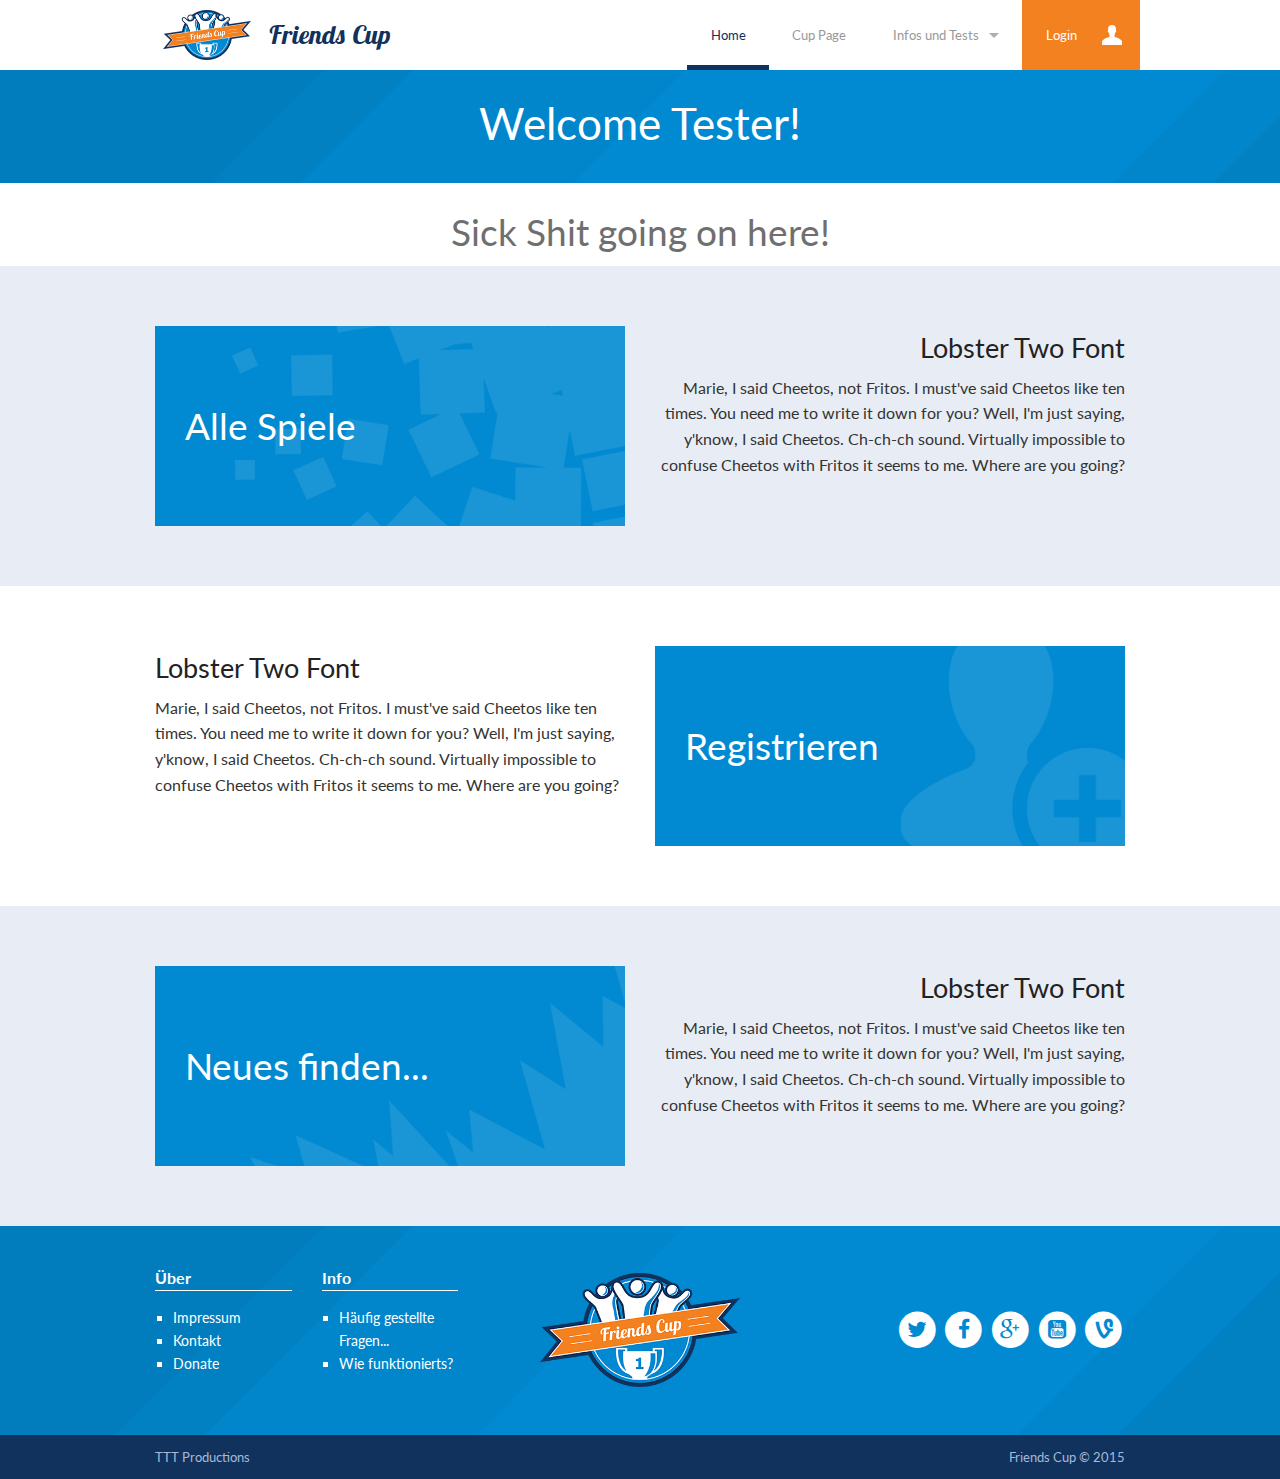
==== Foundation Sass/index.html @ 17d67128 "Footer + Challenge Detail Improvements" ====
<!doctype html>
<html class="no-js" lang="en">

<head>
    <meta charset="utf-8" />
    <meta name="viewport" content="width=device-width, initial-scale=1.0" />
    <title>Friends Cup</title>
    <link rel="stylesheet" href="fonts/font-awesome-4.2.0/css/font-awesome.min.css" />
    <link href='http://fonts.googleapis.com/css?family=Lato:400,700,400italic,700italic|Raleway:700,400|Open+Sans:400italic,700italic,400,700|Lobster+Two:400,400italic,700,700italic' rel='stylesheet' type='text/css'>
    <link rel="stylesheet" href="css/app.css" />
    <script src="bower_components/modernizr/modernizr.js"></script>
</head>

<body>
    <!-- BEGIN - Login Modal -->
    <div id="login-modal" class="reveal-modal" data-reveal>
        <h2>Login</h2>
        <form>
            <label>Username
                <input type="text" />
            </label>
            <label>Password
                <input type="text" />
            </label>
        </form>
        <a href="#" class="button small expand">Login</a>
        
        <a class="close-reveal-modal"><i class="fa fa-times"></i></a>
    </div>
    <!-- END - Login Modal -->
    
    <!-- BEGIN - Navigation -->
    <div class="contain-to-grid">
        <nav class="top-bar" data-topbar>
            <ul class="title-area">
                <li class="name"><h1><a href="index.html">Friends Cup</a></h1></li>
                <li class="toggle-topbar menu-icon"><a href="#"><span></span></a></li>
            </ul>
            
            <section class="top-bar-section">
                <ul class="right">
                    <li class="active"><a href="index.html">Home</a></li>
                    <li><a href="cup-page.html">Cup Page</a></li>
                    <li class="has-dropdown">
                        <a href="#">Infos und Tests</a>
                        <ul class="dropdown">
                            <li><a href="all-elements.html">Foundation UI</a></li>
                            <li><label>Tests</label></li>
                            <li><a href="fonttest.html">Fonts</a></li>
                            <li><a href="paneltest.html">Panels</a></li>
                            <li><a href="formtest.html">Formulare</a></li>
                        </ul>
                    </li>
                    <li class="hide-for-mobile-nav-only login-button-not-mobile"><a href="#" data-reveal-id="login-modal">Login</a></li>
                </ul>
            </section>
        </nav>
    </div>
    
    <a href="#" class="button alert show-for-mobile-nav-only login-button-mobile" data-reveal-id="login-modal">Login</a>
    <!-- END - Navigation -->
    
    <!-- BEGIN - Content -->
    <div class="bg-image-panel">
        <div class="row">
            <div class="small-12 columns">
                <h1 class="text-center">Welcome Tester!</h1>
            </div>
        </div>
    </div>
    <div class="row">
        <div class="small-12 columns">
            <h2 class="subheader text-center">Sick Shit going on here!</h2>
        </div>
    </div>
    <div class="bg-light-panel panel-extra-padding">
        <div class="row">
            <div class="small-12 medium-6 medium-push-6 columns">
                <h3 class="small-only-text-center medium-text-right">Lobster Two Font</h3>
                <p class="small-only-text-center medium-text-right lobster">
                    Marie, I said Cheetos, not Fritos. I must've said Cheetos like
                    ten times. You need me to write it down for you? Well, I'm just
                    saying, y'know, I said Cheetos. Ch-ch-ch sound. Virtually
                    impossible to confuse Cheetos with Fritos it seems to me. Where
                    are you going?
                </p>
            </div>
            <div class="small-12 medium-6 medium-pull-6 columns">
                <a href="#" class="big-button">
                    <img src="img/big-buttons/all-games.png" />
                    <h2>Alle Spiele</h2>
                    <p>Bacon ipsum dolor sit amet pork belly boudin landjaeger shankle</p>
                </a>
            </div>
        </div>
    </div>
    <div class="panel-extra-padding">
        <div class="row">
            <div class="small-12 medium-6 columns">
                <h3 class="small-only-text-center">Lobster Two Font</h3>
                <p class="small-only-text-center lobster">
                    Marie, I said Cheetos, not Fritos. I must've said Cheetos like
                    ten times. You need me to write it down for you? Well, I'm just
                    saying, y'know, I said Cheetos. Ch-ch-ch sound. Virtually
                    impossible to confuse Cheetos with Fritos it seems to me. Where
                    are you going?
                </p>
            </div>
            <div class="small-12 medium-6 columns">
                <a href="#" class="big-button">
                    <img src="img/big-buttons/register.png" />
                    <h2>Registrieren</h2>
                    <p>Bacon ipsum dolor sit amet pork belly boudin landjaeger shankle</p>
                </a>
            </div>
        </div>
    </div>
    <div class="bg-light-panel panel-extra-padding">
        <div class="row">
            <div class="small-12 medium-6 medium-push-6 columns">
                <h3 class="small-only-text-center medium-text-right">Lobster Two Font</h3>
                <p class="small-only-text-center medium-text-right lobster">
                    Marie, I said Cheetos, not Fritos. I must've said Cheetos like
                    ten times. You need me to write it down for you? Well, I'm just
                    saying, y'know, I said Cheetos. Ch-ch-ch sound. Virtually
                    impossible to confuse Cheetos with Fritos it seems to me. Where
                    are you going?
                </p>
            </div>
            <div class="small-12 medium-6 medium-pull-6 columns">
                <a href="#" class="big-button">
                    <img src="img/big-buttons/mir-is-fad.png" />
                    <h2>Neues finden...</h2>
                    <p>Bacon ipsum dolor sit amet pork belly boudin landjaeger shankle</p>
                </a>
            </div>
        </div>
    </div>
    <!-- END - Content -->
    
    <!-- BEGIN - Footer -->
    <div class="footer">
        <div class="row">
            <div class="small-12 medium-4 medium-push-8 columns social-links">
                <div class="flex-center">
                    <a href="#">
                        <span class="fa-stack fa-lg">
                            <i class="fa fa-circle fa-stack-2x"></i>
                            <i class="fa fa-twitter fa-stack-1x fa-inverse"></i>
                        </span>
                    </a>
                    <a href="#">
                        <span class="fa-stack fa-lg">
                            <i class="fa fa-circle fa-stack-2x"></i>
                            <i class="fa fa-facebook fa-stack-1x fa-inverse"></i>
                        </span>
                    </a>
                    <a href="#">
                        <span class="fa-stack fa-lg">
                            <i class="fa fa-circle fa-stack-2x"></i>
                            <i class="fa fa-google-plus fa-stack-1x fa-inverse"></i>
                        </span>
                    </a>
                    <a href="#">
                        <span class="fa-stack fa-lg">
                            <i class="fa fa-circle fa-stack-2x"></i>
                            <i class="fa fa-youtube-square fa-stack-1x fa-inverse"></i>
                        </span>
                    </a>
                    <a href="#">
                        <span class="fa-stack fa-lg">
                            <i class="fa fa-circle fa-stack-2x"></i>
                            <i class="fa fa-vine fa-stack-1x fa-inverse"></i>
                        </span>
                    </a>
                </div>
            </div>
            <div class="small-12 medium-4 columns logo-container">
                <div class="flex-center">
                    <img src="img/logo.png" />
                </div>
            </div>
            <div class="small-12 medium-2 medium-pull-8 columns">
                <div class="footer-header">Über</div>
                <ul class="square footer-links">
                    <li><a href="#">Impressum</a></li>
                    <li><a href="#">Kontakt</a></li>
                    <li><a href="#">Donate</a></li>
                </ul>
            </div>
            <div class="small-12 medium-2 medium-pull-8 columns">
                <div class="footer-header">Info</div>
                <ul class="square footer-links">
                    <li><a href="#">Häufig gestellte Fragen...</a></li>
                    <li><a href="#">Wie funktionierts?</a></li>
                </ul>
            </div>
        </div>
    </div>
    <div class="footer-bottom">
        <div class="row">
            <div class="small-6 columns">
                TTT Productions
            </div>
            <div class="small-6 columns text-right">
                Friends Cup &copy; 2015
            </div>
        </div>
    </div>
    <!-- END - Footer -->

    <script src="bower_components/jquery/dist/jquery.js"></script>
    <script src="bower_components/fastclick/lib/fastclick.js"></script>
    <script src="bower_components/foundation/js/foundation.min.js"></script>
    <script src="js/app.js"></script>
</body>

</html>
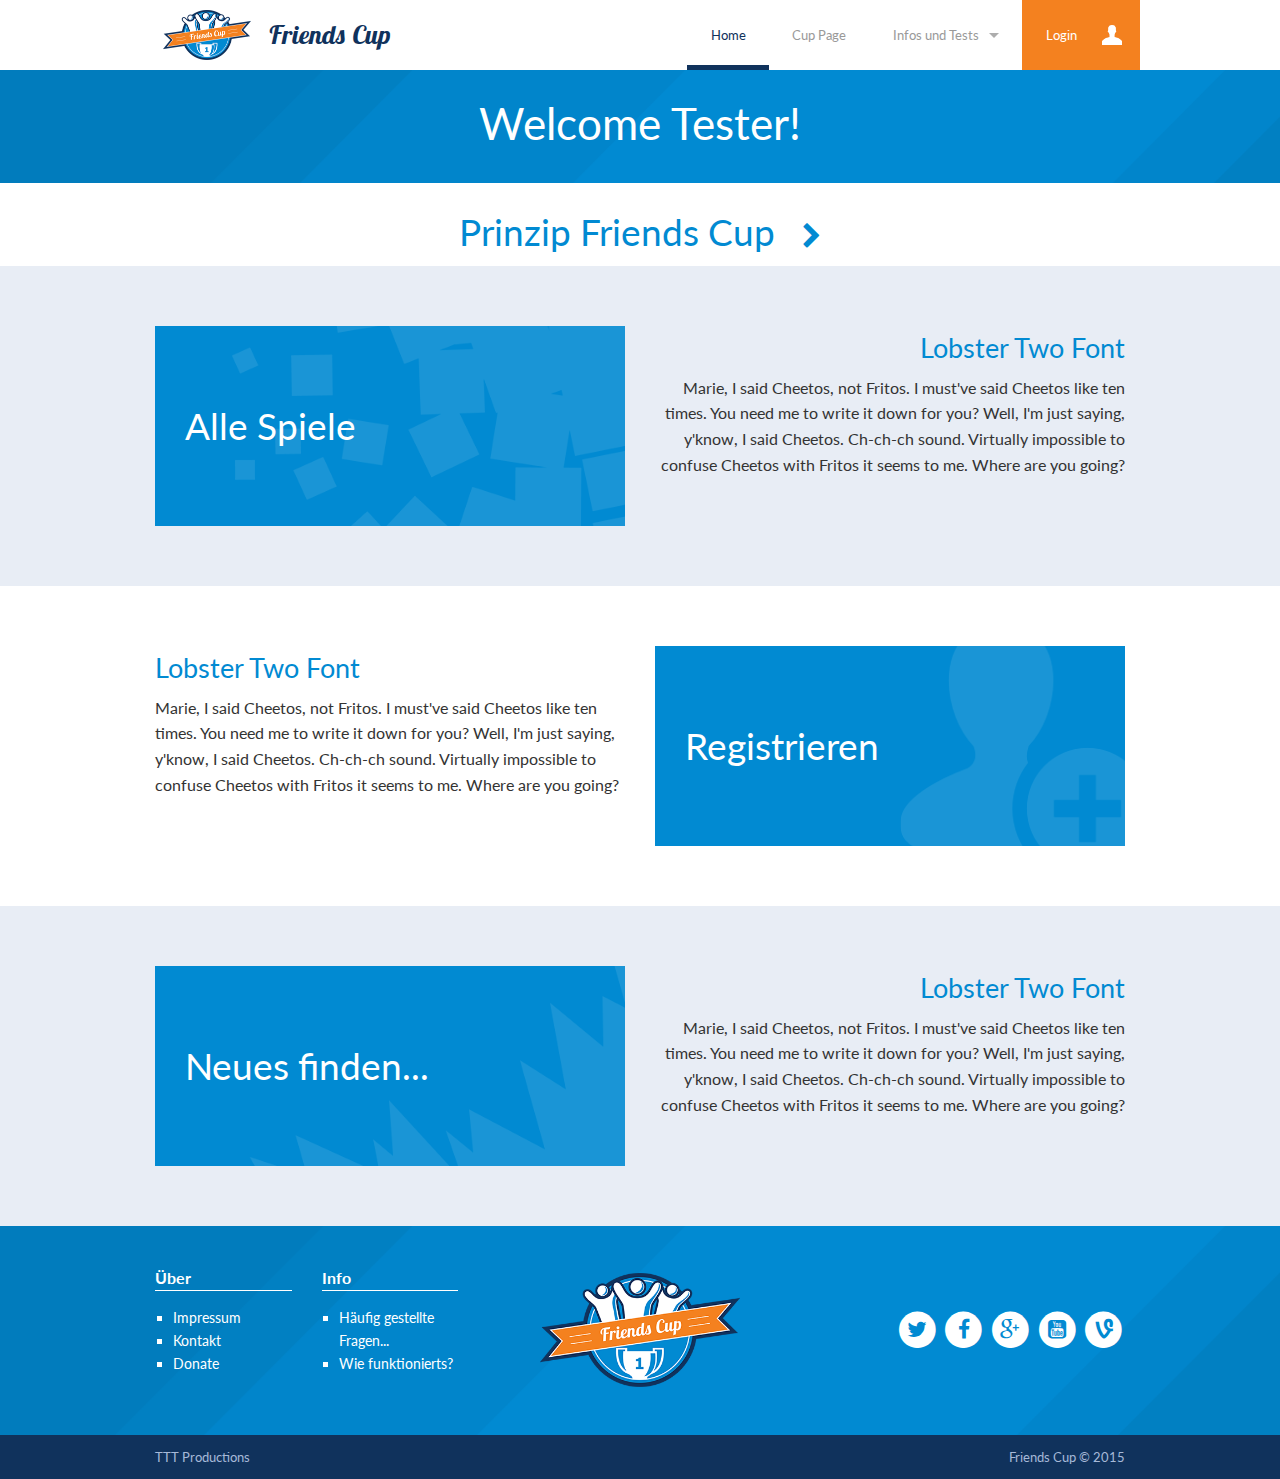
==== commit ad4997a8: "One Page Explanation" ====
--- a/Foundation Sass/index.html
+++ b/Foundation Sass/index.html
@@ -70,14 +70,14 @@
     </div>
     <div class="row">
         <div class="small-12 columns">
-            <h2 class="subheader text-center">Sick Shit going on here!</h2>
+            <h2 class="subheader text-center"><a href="paneltest.html">Prinzip Friends Cup &nbsp; <i class="fa fa-chevron-right" style="font-size: 1.7rem"></i></a></h2>
         </div>
     </div>
     <div class="bg-light-panel panel-extra-padding">
         <div class="row">
             <div class="small-12 medium-6 medium-push-6 columns">
                 <h3 class="small-only-text-center medium-text-right">Lobster Two Font</h3>
-                <p class="small-only-text-center medium-text-right lobster">
+                <p class="small-only-text-center medium-text-right">
                     Marie, I said Cheetos, not Fritos. I must've said Cheetos like
                     ten times. You need me to write it down for you? Well, I'm just
                     saying, y'know, I said Cheetos. Ch-ch-ch sound. Virtually
@@ -98,7 +98,7 @@
         <div class="row">
             <div class="small-12 medium-6 columns">
                 <h3 class="small-only-text-center">Lobster Two Font</h3>
-                <p class="small-only-text-center lobster">
+                <p class="small-only-text-center">
                     Marie, I said Cheetos, not Fritos. I must've said Cheetos like
                     ten times. You need me to write it down for you? Well, I'm just
                     saying, y'know, I said Cheetos. Ch-ch-ch sound. Virtually
@@ -119,7 +119,7 @@
         <div class="row">
             <div class="small-12 medium-6 medium-push-6 columns">
                 <h3 class="small-only-text-center medium-text-right">Lobster Two Font</h3>
-                <p class="small-only-text-center medium-text-right lobster">
+                <p class="small-only-text-center medium-text-right">
                     Marie, I said Cheetos, not Fritos. I must've said Cheetos like
                     ten times. You need me to write it down for you? Well, I'm just
                     saying, y'know, I said Cheetos. Ch-ch-ch sound. Virtually
--- a/Foundation Sass/css/app.css
+++ b/Foundation Sass/css/app.css
@@ -6488,7 +6488,7 @@
   font-family: "Lato", Arial, sans-serif;
   font-weight: normal;
   font-style: normal;
-  color: #222222;
+  color: #018ad2;
   text-rendering: optimizeLegibility;
   margin-top: 0.2rem;
   margin-bottom: 0.5rem;
@@ -6497,7 +6497,7 @@
 /* line 262, ../bower_components/foundation/scss/foundation/components/_type.scss */
 h1 small, h2 small, h3 small, h4 small, h5 small, h6 small {
   font-size: 60%;
-  color: #6f6f6f;
+  color: #3ebcfe;
   line-height: 0;
 }
 
@@ -6534,7 +6534,7 @@
 /* line 276, ../bower_components/foundation/scss/foundation/components/_type.scss */
 .subheader {
   line-height: 1.4;
-  color: #6f6f6f;
+  color: #3ebcfe;
   font-weight: normal;
   margin-top: 0.2rem;
   margin-bottom: 0.5rem;
@@ -6691,7 +6691,7 @@
 blockquote cite {
   display: block;
   font-size: 0.8125rem;
-  color: #555555;
+  color: #1aaffe;
 }
 /* line 406, ../bower_components/foundation/scss/foundation/components/_type.scss */
 blockquote cite:before {
@@ -6700,14 +6700,14 @@
 /* line 411, ../bower_components/foundation/scss/foundation/components/_type.scss */
 blockquote cite a,
 blockquote cite a:visited {
-  color: #555555;
+  color: #1aaffe;
 }
 
 /* line 417, ../bower_components/foundation/scss/foundation/components/_type.scss */
 blockquote,
 blockquote p {
   line-height: 1.6;
-  color: #6f6f6f;
+  color: #3ebcfe;
 }
 
 /* Microformats */
@@ -11920,3 +11920,63 @@
 .fc-dropdown:after {
   display: none;
 }
+
+@media only screen and (max-width: 40em) {
+  /* line 15, ../scss/_onepage-explain.scss */
+  .op-explain-section .op-explain-v-center img {
+    padding: 0 1.25rem;
+  }
+  /* line 19, ../scss/_onepage-explain.scss */
+  .op-explain-section .op-explain-v-center .op-explain-step {
+    width: 3.125rem;
+    height: 3.125rem;
+    line-height: 3.125rem;
+    text-align: center;
+    margin: -1.25rem auto 0.9375rem auto;
+    background-color: #018ad2;
+    border-radius: 50%;
+    color: #fff;
+    font-weight: bold;
+    font-size: 1.2rem;
+  }
+}
+@media only screen and (min-width: 40.063em) {
+  /* line 36, ../scss/_onepage-explain.scss */
+  .op-explain-section {
+    display: -webkit-box;
+    display: -webkit-flex;
+    display: -ms-flexbox;
+    display: flex;
+    -webkit-box-align: stretch;
+    -webkit-align-items: stretch;
+        -ms-flex-align: stretch;
+            align-items: stretch;
+  }
+  /* line 40, ../scss/_onepage-explain.scss */
+  .op-explain-section .op-explain-v-center {
+    display: -webkit-box;
+    display: -webkit-flex;
+    display: -ms-flexbox;
+    display: flex;
+    -webkit-box-align: center;
+    -webkit-align-items: center;
+        -ms-flex-align: center;
+            align-items: center;
+    -webkit-box-pack: center;
+    -webkit-justify-content: center;
+        -ms-flex-pack: center;
+            justify-content: center;
+  }
+  /* line 45, ../scss/_onepage-explain.scss */
+  .op-explain-section .op-explain-v-center .op-explain-step {
+    width: 3.125rem;
+    height: 3.125rem;
+    line-height: 3.125rem;
+    text-align: center;
+    background-color: #018ad2;
+    border-radius: 50%;
+    color: #fff;
+    font-weight: bold;
+    font-size: 1.2rem;
+  }
+}
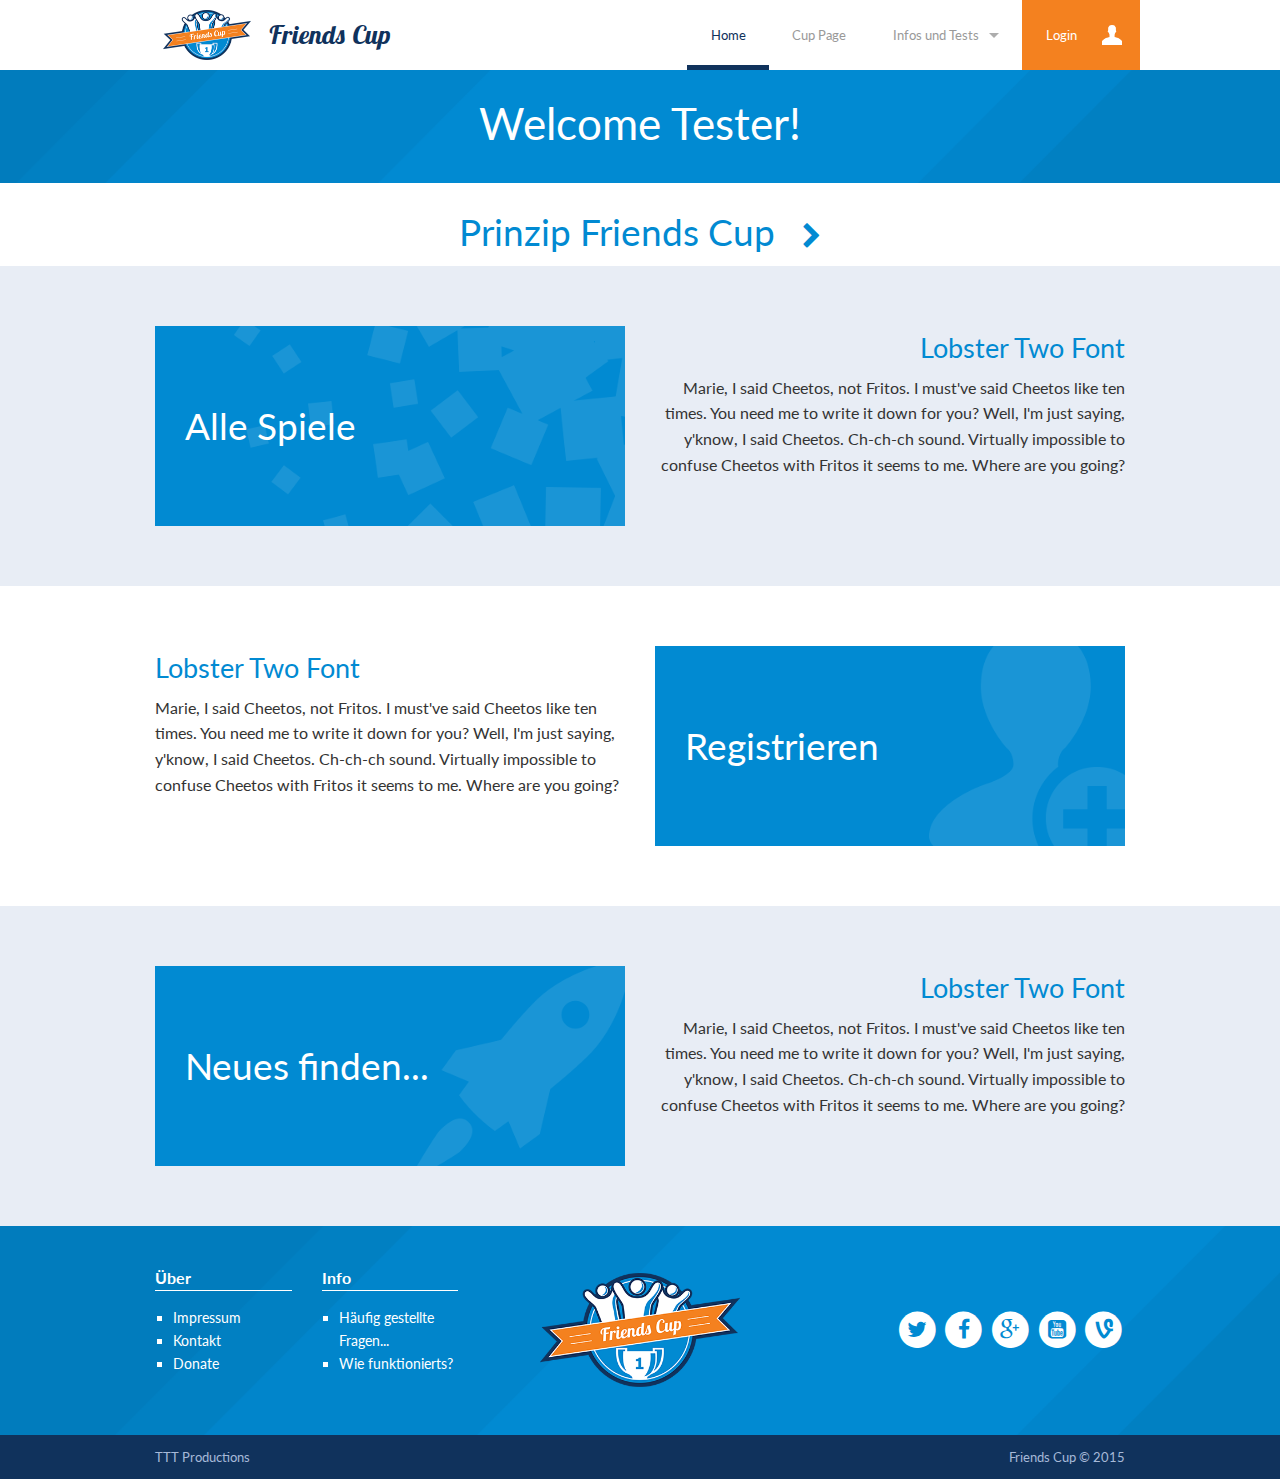
==== commit 7243f038: "Graphic Improvements" ====
--- a/Foundation Sass/index.html
+++ b/Foundation Sass/index.html
@@ -87,7 +87,7 @@
             </div>
             <div class="small-12 medium-6 medium-pull-6 columns">
                 <a href="#" class="big-button">
-                    <img src="img/big-buttons/all-games.png" />
+                    <img src="img/big-buttons/bb-01.png" alt="all games" />
                     <h2>Alle Spiele</h2>
                     <p>Bacon ipsum dolor sit amet pork belly boudin landjaeger shankle</p>
                 </a>
@@ -108,7 +108,7 @@
             </div>
             <div class="small-12 medium-6 columns">
                 <a href="#" class="big-button">
-                    <img src="img/big-buttons/register.png" />
+                    <img src="img/big-buttons/bb-02.png" alt="registrate" />
                     <h2>Registrieren</h2>
                     <p>Bacon ipsum dolor sit amet pork belly boudin landjaeger shankle</p>
                 </a>
@@ -129,7 +129,7 @@
             </div>
             <div class="small-12 medium-6 medium-pull-6 columns">
                 <a href="#" class="big-button">
-                    <img src="img/big-buttons/mir-is-fad.png" />
+                    <img src="img/big-buttons/bb-03.png" alt="find new" />
                     <h2>Neues finden...</h2>
                     <p>Bacon ipsum dolor sit amet pork belly boudin landjaeger shankle</p>
                 </a>
@@ -177,7 +177,7 @@
             </div>
             <div class="small-12 medium-4 columns logo-container">
                 <div class="flex-center">
-                    <img src="img/logo.png" />
+                    <img src="img/logo.png" alt="Logo" />
                 </div>
             </div>
             <div class="small-12 medium-2 medium-pull-8 columns">
--- a/Foundation Sass/css/app.css
+++ b/Foundation Sass/css/app.css
@@ -43,14 +43,16 @@
   height: 100%;
 }
 
-/* line 383, ../bower_components/foundation/scss/foundation/components/_global.scss */
+/* line 381, ../bower_components/foundation/scss/foundation/components/_global.scss */
 *,
 *:before,
 *:after {
+  -webkit-box-sizing: border-box;
+  -moz-box-sizing: border-box;
   box-sizing: border-box;
 }
 
-/* line 388, ../bower_components/foundation/scss/foundation/components/_global.scss */
+/* line 387, ../bower_components/foundation/scss/foundation/components/_global.scss */
 html,
 body {
   font-size: 100%;
@@ -86,7 +88,7 @@
   -ms-interpolation-mode: bicubic;
 }
 
-/* line 415, ../bower_components/foundation/scss/foundation/components/_global.scss */
+/* line 413, ../bower_components/foundation/scss/foundation/components/_global.scss */
 #map_canvas img,
 #map_canvas embed,
 #map_canvas object,
@@ -162,7 +164,7 @@
 .row:after {
   clear: both;
 }
-/* line 223, ../bower_components/foundation/scss/foundation/components/_grid.scss */
+/* line 222, ../bower_components/foundation/scss/foundation/components/_grid.scss */
 .row.collapse > .column,
 .row.collapse > .columns {
   padding-left: 0;
@@ -207,7 +209,7 @@
   clear: both;
 }
 
-/* line 234, ../bower_components/foundation/scss/foundation/components/_grid.scss */
+/* line 233, ../bower_components/foundation/scss/foundation/components/_grid.scss */
 .column,
 .columns {
   padding-left: 0.9375rem;
@@ -395,7 +397,7 @@
     left: auto;
   }
 
-  /* line 168, ../bower_components/foundation/scss/foundation/components/_grid.scss */
+  /* line 167, ../bower_components/foundation/scss/foundation/components/_grid.scss */
   .column,
   .columns {
     position: relative;
@@ -533,7 +535,7 @@
     float: left;
   }
 
-  /* line 189, ../bower_components/foundation/scss/foundation/components/_grid.scss */
+  /* line 188, ../bower_components/foundation/scss/foundation/components/_grid.scss */
   .column.small-centered,
   .columns.small-centered {
     margin-left: auto;
@@ -541,7 +543,7 @@
     float: none;
   }
 
-  /* line 192, ../bower_components/foundation/scss/foundation/components/_grid.scss */
+  /* line 191, ../bower_components/foundation/scss/foundation/components/_grid.scss */
   .column.small-uncentered,
   .columns.small-uncentered {
     margin-left: 0;
@@ -549,19 +551,19 @@
     float: left;
   }
 
-  /* line 200, ../bower_components/foundation/scss/foundation/components/_grid.scss */
+  /* line 199, ../bower_components/foundation/scss/foundation/components/_grid.scss */
   .column.small-centered:last-child,
   .columns.small-centered:last-child {
     float: none;
   }
 
-  /* line 206, ../bower_components/foundation/scss/foundation/components/_grid.scss */
+  /* line 205, ../bower_components/foundation/scss/foundation/components/_grid.scss */
   .column.small-uncentered:last-child,
   .columns.small-uncentered:last-child {
     float: left;
   }
 
-  /* line 211, ../bower_components/foundation/scss/foundation/components/_grid.scss */
+  /* line 210, ../bower_components/foundation/scss/foundation/components/_grid.scss */
   .column.small-uncentered.opposite,
   .columns.small-uncentered.opposite {
     float: right;
@@ -736,7 +738,7 @@
     left: auto;
   }
 
-  /* line 168, ../bower_components/foundation/scss/foundation/components/_grid.scss */
+  /* line 167, ../bower_components/foundation/scss/foundation/components/_grid.scss */
   .column,
   .columns {
     position: relative;
@@ -874,7 +876,7 @@
     float: left;
   }
 
-  /* line 189, ../bower_components/foundation/scss/foundation/components/_grid.scss */
+  /* line 188, ../bower_components/foundation/scss/foundation/components/_grid.scss */
   .column.medium-centered,
   .columns.medium-centered {
     margin-left: auto;
@@ -882,7 +884,7 @@
     float: none;
   }
 
-  /* line 192, ../bower_components/foundation/scss/foundation/components/_grid.scss */
+  /* line 191, ../bower_components/foundation/scss/foundation/components/_grid.scss */
   .column.medium-uncentered,
   .columns.medium-uncentered {
     margin-left: 0;
@@ -890,19 +892,19 @@
     float: left;
   }
 
-  /* line 200, ../bower_components/foundation/scss/foundation/components/_grid.scss */
+  /* line 199, ../bower_components/foundation/scss/foundation/components/_grid.scss */
   .column.medium-centered:last-child,
   .columns.medium-centered:last-child {
     float: none;
   }
 
-  /* line 206, ../bower_components/foundation/scss/foundation/components/_grid.scss */
+  /* line 205, ../bower_components/foundation/scss/foundation/components/_grid.scss */
   .column.medium-uncentered:last-child,
   .columns.medium-uncentered:last-child {
     float: left;
   }
 
-  /* line 211, ../bower_components/foundation/scss/foundation/components/_grid.scss */
+  /* line 210, ../bower_components/foundation/scss/foundation/components/_grid.scss */
   .column.medium-uncentered.opposite,
   .columns.medium-uncentered.opposite {
     float: right;
@@ -1245,7 +1247,7 @@
     left: auto;
   }
 
-  /* line 168, ../bower_components/foundation/scss/foundation/components/_grid.scss */
+  /* line 167, ../bower_components/foundation/scss/foundation/components/_grid.scss */
   .column,
   .columns {
     position: relative;
@@ -1383,7 +1385,7 @@
     float: left;
   }
 
-  /* line 189, ../bower_components/foundation/scss/foundation/components/_grid.scss */
+  /* line 188, ../bower_components/foundation/scss/foundation/components/_grid.scss */
   .column.large-centered,
   .columns.large-centered {
     margin-left: auto;
@@ -1391,7 +1393,7 @@
     float: none;
   }
 
-  /* line 192, ../bower_components/foundation/scss/foundation/components/_grid.scss */
+  /* line 191, ../bower_components/foundation/scss/foundation/components/_grid.scss */
   .column.large-uncentered,
   .columns.large-uncentered {
     margin-left: 0;
@@ -1399,19 +1401,19 @@
     float: left;
   }
 
-  /* line 200, ../bower_components/foundation/scss/foundation/components/_grid.scss */
+  /* line 199, ../bower_components/foundation/scss/foundation/components/_grid.scss */
   .column.large-centered:last-child,
   .columns.large-centered:last-child {
     float: none;
   }
 
-  /* line 206, ../bower_components/foundation/scss/foundation/components/_grid.scss */
+  /* line 205, ../bower_components/foundation/scss/foundation/components/_grid.scss */
   .column.large-uncentered:last-child,
   .columns.large-uncentered:last-child {
     float: left;
   }
 
-  /* line 211, ../bower_components/foundation/scss/foundation/components/_grid.scss */
+  /* line 210, ../bower_components/foundation/scss/foundation/components/_grid.scss */
   .column.large-uncentered.opposite,
   .columns.large-uncentered.opposite {
     float: right;
@@ -1641,8 +1643,7 @@
   position: relative;
   padding: 0.875rem 1.5rem 0.875rem 0.875rem;
   font-size: 0.8125rem;
-  -webkit-transition: opacity 300ms ease-out;
-          transition: opacity 300ms ease-out;
+  transition: opacity 300ms ease-out;
   background-color: #018ad2;
   border-color: #0177b5;
   color: white;
@@ -1659,7 +1660,7 @@
   color: #333333;
   opacity: 0.3;
 }
-/* line 95, ../bower_components/foundation/scss/foundation/components/_alert-boxes.scss */
+/* line 94, ../bower_components/foundation/scss/foundation/components/_alert-boxes.scss */
 .alert-box .close:hover, .alert-box .close:focus {
   opacity: 0.5;
 }
@@ -2276,7 +2277,7 @@
   cursor: default;
   color: #333333;
 }
-/* line 84, ../bower_components/foundation/scss/foundation/components/_breadcrumbs.scss */
+/* line 83, ../bower_components/foundation/scss/foundation/components/_breadcrumbs.scss */
 .breadcrumbs > *.current:hover, .breadcrumbs > *.current:hover a, .breadcrumbs > *.current:focus, .breadcrumbs > *.current:focus a {
   text-decoration: none;
 }
@@ -2288,7 +2289,7 @@
 .breadcrumbs > *.unavailable a {
   color: #999999;
 }
-/* line 95, ../bower_components/foundation/scss/foundation/components/_breadcrumbs.scss */
+/* line 92, ../bower_components/foundation/scss/foundation/components/_breadcrumbs.scss */
 .breadcrumbs > *.unavailable:hover, .breadcrumbs > *.unavailable:hover a, .breadcrumbs > *.unavailable:focus,
 .breadcrumbs > *.unavailable a:focus {
   text-decoration: none;
@@ -2338,14 +2339,13 @@
   background-color: #018ad2;
   border-color: #016ea8;
   color: white;
-  -webkit-transition: background-color 300ms ease-out;
-          transition: background-color 300ms ease-out;
-}
-/* line 158, ../bower_components/foundation/scss/foundation/components/_buttons.scss */
+  transition: background-color 300ms ease-out;
+}
+/* line 157, ../bower_components/foundation/scss/foundation/components/_buttons.scss */
 button:hover, button:focus, .button:hover, .button:focus {
   background-color: #016ea8;
 }
-/* line 164, ../bower_components/foundation/scss/foundation/components/_buttons.scss */
+/* line 163, ../bower_components/foundation/scss/foundation/components/_buttons.scss */
 button:hover, button:focus, .button:hover, .button:focus {
   color: white;
 }
@@ -2355,11 +2355,11 @@
   border-color: #b9b9b9;
   color: #333333;
 }
-/* line 158, ../bower_components/foundation/scss/foundation/components/_buttons.scss */
+/* line 157, ../bower_components/foundation/scss/foundation/components/_buttons.scss */
 button.secondary:hover, button.secondary:focus, .button.secondary:hover, .button.secondary:focus {
   background-color: #b9b9b9;
 }
-/* line 164, ../bower_components/foundation/scss/foundation/components/_buttons.scss */
+/* line 163, ../bower_components/foundation/scss/foundation/components/_buttons.scss */
 button.secondary:hover, button.secondary:focus, .button.secondary:hover, .button.secondary:focus {
   color: #333333;
 }
@@ -2369,11 +2369,11 @@
   border-color: #368a55;
   color: white;
 }
-/* line 158, ../bower_components/foundation/scss/foundation/components/_buttons.scss */
+/* line 157, ../bower_components/foundation/scss/foundation/components/_buttons.scss */
 button.success:hover, button.success:focus, .button.success:hover, .button.success:focus {
   background-color: #368a55;
 }
-/* line 164, ../bower_components/foundation/scss/foundation/components/_buttons.scss */
+/* line 163, ../bower_components/foundation/scss/foundation/components/_buttons.scss */
 button.success:hover, button.success:focus, .button.success:hover, .button.success:focus {
   color: white;
 }
@@ -2383,11 +2383,11 @@
   border-color: #d2660a;
   color: white;
 }
-/* line 158, ../bower_components/foundation/scss/foundation/components/_buttons.scss */
+/* line 157, ../bower_components/foundation/scss/foundation/components/_buttons.scss */
 button.alert:hover, button.alert:focus, .button.alert:hover, .button.alert:focus {
   background-color: #d2660a;
 }
-/* line 164, ../bower_components/foundation/scss/foundation/components/_buttons.scss */
+/* line 163, ../bower_components/foundation/scss/foundation/components/_buttons.scss */
 button.alert:hover, button.alert:focus, .button.alert:hover, .button.alert:focus {
   color: white;
 }
@@ -2448,15 +2448,15 @@
   opacity: 0.7;
   box-shadow: none;
 }
-/* line 158, ../bower_components/foundation/scss/foundation/components/_buttons.scss */
+/* line 157, ../bower_components/foundation/scss/foundation/components/_buttons.scss */
 button.disabled:hover, button.disabled:focus, button[disabled]:hover, button[disabled]:focus, .button.disabled:hover, .button.disabled:focus, .button[disabled]:hover, .button[disabled]:focus {
   background-color: #016ea8;
 }
-/* line 164, ../bower_components/foundation/scss/foundation/components/_buttons.scss */
+/* line 163, ../bower_components/foundation/scss/foundation/components/_buttons.scss */
 button.disabled:hover, button.disabled:focus, button[disabled]:hover, button[disabled]:focus, .button.disabled:hover, .button.disabled:focus, .button[disabled]:hover, .button[disabled]:focus {
   color: white;
 }
-/* line 175, ../bower_components/foundation/scss/foundation/components/_buttons.scss */
+/* line 174, ../bower_components/foundation/scss/foundation/components/_buttons.scss */
 button.disabled:hover, button.disabled:focus, button[disabled]:hover, button[disabled]:focus, .button.disabled:hover, .button.disabled:focus, .button[disabled]:hover, .button[disabled]:focus {
   background-color: #018ad2;
 }
@@ -2469,15 +2469,15 @@
   opacity: 0.7;
   box-shadow: none;
 }
-/* line 158, ../bower_components/foundation/scss/foundation/components/_buttons.scss */
+/* line 157, ../bower_components/foundation/scss/foundation/components/_buttons.scss */
 button.disabled.secondary:hover, button.disabled.secondary:focus, button[disabled].secondary:hover, button[disabled].secondary:focus, .button.disabled.secondary:hover, .button.disabled.secondary:focus, .button[disabled].secondary:hover, .button[disabled].secondary:focus {
   background-color: #b9b9b9;
 }
-/* line 164, ../bower_components/foundation/scss/foundation/components/_buttons.scss */
+/* line 163, ../bower_components/foundation/scss/foundation/components/_buttons.scss */
 button.disabled.secondary:hover, button.disabled.secondary:focus, button[disabled].secondary:hover, button[disabled].secondary:focus, .button.disabled.secondary:hover, .button.disabled.secondary:focus, .button[disabled].secondary:hover, .button[disabled].secondary:focus {
   color: #333333;
 }
-/* line 175, ../bower_components/foundation/scss/foundation/components/_buttons.scss */
+/* line 174, ../bower_components/foundation/scss/foundation/components/_buttons.scss */
 button.disabled.secondary:hover, button.disabled.secondary:focus, button[disabled].secondary:hover, button[disabled].secondary:focus, .button.disabled.secondary:hover, .button.disabled.secondary:focus, .button[disabled].secondary:hover, .button[disabled].secondary:focus {
   background-color: #e7e7e7;
 }
@@ -2490,15 +2490,15 @@
   opacity: 0.7;
   box-shadow: none;
 }
-/* line 158, ../bower_components/foundation/scss/foundation/components/_buttons.scss */
+/* line 157, ../bower_components/foundation/scss/foundation/components/_buttons.scss */
 button.disabled.success:hover, button.disabled.success:focus, button[disabled].success:hover, button[disabled].success:focus, .button.disabled.success:hover, .button.disabled.success:focus, .button[disabled].success:hover, .button[disabled].success:focus {
   background-color: #368a55;
 }
-/* line 164, ../bower_components/foundation/scss/foundation/components/_buttons.scss */
+/* line 163, ../bower_components/foundation/scss/foundation/components/_buttons.scss */
 button.disabled.success:hover, button.disabled.success:focus, button[disabled].success:hover, button[disabled].success:focus, .button.disabled.success:hover, .button.disabled.success:focus, .button[disabled].success:hover, .button[disabled].success:focus {
   color: white;
 }
-/* line 175, ../bower_components/foundation/scss/foundation/components/_buttons.scss */
+/* line 174, ../bower_components/foundation/scss/foundation/components/_buttons.scss */
 button.disabled.success:hover, button.disabled.success:focus, button[disabled].success:hover, button[disabled].success:focus, .button.disabled.success:hover, .button.disabled.success:focus, .button[disabled].success:hover, .button[disabled].success:focus {
   background-color: #43ac6a;
 }
@@ -2511,15 +2511,15 @@
   opacity: 0.7;
   box-shadow: none;
 }
-/* line 158, ../bower_components/foundation/scss/foundation/components/_buttons.scss */
+/* line 157, ../bower_components/foundation/scss/foundation/components/_buttons.scss */
 button.disabled.alert:hover, button.disabled.alert:focus, button[disabled].alert:hover, button[disabled].alert:focus, .button.disabled.alert:hover, .button.disabled.alert:focus, .button[disabled].alert:hover, .button[disabled].alert:focus {
   background-color: #d2660a;
 }
-/* line 164, ../bower_components/foundation/scss/foundation/components/_buttons.scss */
+/* line 163, ../bower_components/foundation/scss/foundation/components/_buttons.scss */
 button.disabled.alert:hover, button.disabled.alert:focus, button[disabled].alert:hover, button[disabled].alert:focus, .button.disabled.alert:hover, .button.disabled.alert:focus, .button[disabled].alert:hover, .button[disabled].alert:focus {
   color: white;
 }
-/* line 175, ../bower_components/foundation/scss/foundation/components/_buttons.scss */
+/* line 174, ../bower_components/foundation/scss/foundation/components/_buttons.scss */
 button.disabled.alert:hover, button.disabled.alert:focus, button[disabled].alert:hover, button[disabled].alert:focus, .button.disabled.alert:hover, .button.disabled.alert:focus, .button[disabled].alert:hover, .button[disabled].alert:focus {
   background-color: #f4811f;
 }
@@ -2656,18 +2656,18 @@
 .button-group.radius > *:first-child button, .button-group.radius > *:first-child .button {
   border-left: 0;
 }
-/* line 116, ../bower_components/foundation/scss/foundation/components/_button-groups.scss */
+/* line 113, ../bower_components/foundation/scss/foundation/components/_button-groups.scss */
 .button-group.radius > *, .button-group.radius > * > a, .button-group.radius > * > button, .button-group.radius > * > .button {
   border-radius: 0;
 }
-/* line 120, ../bower_components/foundation/scss/foundation/components/_button-groups.scss */
+/* line 117, ../bower_components/foundation/scss/foundation/components/_button-groups.scss */
 .button-group.radius > *:first-child, .button-group.radius > *:first-child > a, .button-group.radius > *:first-child > button, .button-group.radius > *:first-child > .button {
   -webkit-border-bottom-left-radius: 3px;
   -webkit-border-top-left-radius: 3px;
   border-bottom-left-radius: 3px;
   border-top-left-radius: 3px;
 }
-/* line 131, ../bower_components/foundation/scss/foundation/components/_button-groups.scss */
+/* line 128, ../bower_components/foundation/scss/foundation/components/_button-groups.scss */
 .button-group.radius > *:last-child, .button-group.radius > *:last-child > a, .button-group.radius > *:last-child > button, .button-group.radius > *:last-child > .button {
   -webkit-border-bottom-right-radius: 3px;
   -webkit-border-top-right-radius: 3px;
@@ -2703,18 +2703,18 @@
 .button-group.radius.stack > *:first-child button, .button-group.radius.stack > *:first-child .button {
   border-top: 0;
 }
-/* line 116, ../bower_components/foundation/scss/foundation/components/_button-groups.scss */
+/* line 113, ../bower_components/foundation/scss/foundation/components/_button-groups.scss */
 .button-group.radius.stack > *, .button-group.radius.stack > * > a, .button-group.radius.stack > * > button, .button-group.radius.stack > * > .button {
   border-radius: 0;
 }
-/* line 120, ../bower_components/foundation/scss/foundation/components/_button-groups.scss */
+/* line 117, ../bower_components/foundation/scss/foundation/components/_button-groups.scss */
 .button-group.radius.stack > *:first-child, .button-group.radius.stack > *:first-child > a, .button-group.radius.stack > *:first-child > button, .button-group.radius.stack > *:first-child > .button {
   -webkit-top-left-radius: 3px;
   -webkit-top-right-radius: 3px;
   border-top-left-radius: 3px;
   border-top-right-radius: 3px;
 }
-/* line 131, ../bower_components/foundation/scss/foundation/components/_button-groups.scss */
+/* line 128, ../bower_components/foundation/scss/foundation/components/_button-groups.scss */
 .button-group.radius.stack > *:last-child, .button-group.radius.stack > *:last-child > a, .button-group.radius.stack > *:last-child > button, .button-group.radius.stack > *:last-child > .button {
   -webkit-bottom-left-radius: 3px;
   -webkit-bottom-right-radius: 3px;
@@ -2737,18 +2737,18 @@
   .button-group.radius.stack-for-small > *:first-child button, .button-group.radius.stack-for-small > *:first-child .button {
     border-left: 0;
   }
-  /* line 116, ../bower_components/foundation/scss/foundation/components/_button-groups.scss */
+  /* line 113, ../bower_components/foundation/scss/foundation/components/_button-groups.scss */
   .button-group.radius.stack-for-small > *, .button-group.radius.stack-for-small > * > a, .button-group.radius.stack-for-small > * > button, .button-group.radius.stack-for-small > * > .button {
     border-radius: 0;
   }
-  /* line 120, ../bower_components/foundation/scss/foundation/components/_button-groups.scss */
+  /* line 117, ../bower_components/foundation/scss/foundation/components/_button-groups.scss */
   .button-group.radius.stack-for-small > *:first-child, .button-group.radius.stack-for-small > *:first-child > a, .button-group.radius.stack-for-small > *:first-child > button, .button-group.radius.stack-for-small > *:first-child > .button {
     -webkit-border-bottom-left-radius: 3px;
     -webkit-border-top-left-radius: 3px;
     border-bottom-left-radius: 3px;
     border-top-left-radius: 3px;
   }
-  /* line 131, ../bower_components/foundation/scss/foundation/components/_button-groups.scss */
+  /* line 128, ../bower_components/foundation/scss/foundation/components/_button-groups.scss */
   .button-group.radius.stack-for-small > *:last-child, .button-group.radius.stack-for-small > *:last-child > a, .button-group.radius.stack-for-small > *:last-child > button, .button-group.radius.stack-for-small > *:last-child > .button {
     -webkit-border-bottom-right-radius: 3px;
     -webkit-border-top-right-radius: 3px;
@@ -2786,18 +2786,18 @@
   .button-group.radius.stack-for-small > *:first-child button, .button-group.radius.stack-for-small > *:first-child .button {
     border-top: 0;
   }
-  /* line 116, ../bower_components/foundation/scss/foundation/components/_button-groups.scss */
+  /* line 113, ../bower_components/foundation/scss/foundation/components/_button-groups.scss */
   .button-group.radius.stack-for-small > *, .button-group.radius.stack-for-small > * > a, .button-group.radius.stack-for-small > * > button, .button-group.radius.stack-for-small > * > .button {
     border-radius: 0;
   }
-  /* line 120, ../bower_components/foundation/scss/foundation/components/_button-groups.scss */
+  /* line 117, ../bower_components/foundation/scss/foundation/components/_button-groups.scss */
   .button-group.radius.stack-for-small > *:first-child, .button-group.radius.stack-for-small > *:first-child > a, .button-group.radius.stack-for-small > *:first-child > button, .button-group.radius.stack-for-small > *:first-child > .button {
     -webkit-top-left-radius: 3px;
     -webkit-top-right-radius: 3px;
     border-top-left-radius: 3px;
     border-top-right-radius: 3px;
   }
-  /* line 131, ../bower_components/foundation/scss/foundation/components/_button-groups.scss */
+  /* line 128, ../bower_components/foundation/scss/foundation/components/_button-groups.scss */
   .button-group.radius.stack-for-small > *:last-child, .button-group.radius.stack-for-small > *:last-child > a, .button-group.radius.stack-for-small > *:last-child > button, .button-group.radius.stack-for-small > *:last-child > .button {
     -webkit-bottom-left-radius: 3px;
     -webkit-bottom-right-radius: 3px;
@@ -2820,18 +2820,18 @@
 .button-group.round > *:first-child button, .button-group.round > *:first-child .button {
   border-left: 0;
 }
-/* line 116, ../bower_components/foundation/scss/foundation/components/_button-groups.scss */
+/* line 113, ../bower_components/foundation/scss/foundation/components/_button-groups.scss */
 .button-group.round > *, .button-group.round > * > a, .button-group.round > * > button, .button-group.round > * > .button {
   border-radius: 0;
 }
-/* line 120, ../bower_components/foundation/scss/foundation/components/_button-groups.scss */
+/* line 117, ../bower_components/foundation/scss/foundation/components/_button-groups.scss */
 .button-group.round > *:first-child, .button-group.round > *:first-child > a, .button-group.round > *:first-child > button, .button-group.round > *:first-child > .button {
   -webkit-border-bottom-left-radius: 1000px;
   -webkit-border-top-left-radius: 1000px;
   border-bottom-left-radius: 1000px;
   border-top-left-radius: 1000px;
 }
-/* line 131, ../bower_components/foundation/scss/foundation/components/_button-groups.scss */
+/* line 128, ../bower_components/foundation/scss/foundation/components/_button-groups.scss */
 .button-group.round > *:last-child, .button-group.round > *:last-child > a, .button-group.round > *:last-child > button, .button-group.round > *:last-child > .button {
   -webkit-border-bottom-right-radius: 1000px;
   -webkit-border-top-right-radius: 1000px;
@@ -2867,18 +2867,18 @@
 .button-group.round.stack > *:first-child button, .button-group.round.stack > *:first-child .button {
   border-top: 0;
 }
-/* line 116, ../bower_components/foundation/scss/foundation/components/_button-groups.scss */
+/* line 113, ../bower_components/foundation/scss/foundation/components/_button-groups.scss */
 .button-group.round.stack > *, .button-group.round.stack > * > a, .button-group.round.stack > * > button, .button-group.round.stack > * > .button {
   border-radius: 0;
 }
-/* line 120, ../bower_components/foundation/scss/foundation/components/_button-groups.scss */
+/* line 117, ../bower_components/foundation/scss/foundation/components/_button-groups.scss */
 .button-group.round.stack > *:first-child, .button-group.round.stack > *:first-child > a, .button-group.round.stack > *:first-child > button, .button-group.round.stack > *:first-child > .button {
   -webkit-top-left-radius: 1rem;
   -webkit-top-right-radius: 1rem;
   border-top-left-radius: 1rem;
   border-top-right-radius: 1rem;
 }
-/* line 131, ../bower_components/foundation/scss/foundation/components/_button-groups.scss */
+/* line 128, ../bower_components/foundation/scss/foundation/components/_button-groups.scss */
 .button-group.round.stack > *:last-child, .button-group.round.stack > *:last-child > a, .button-group.round.stack > *:last-child > button, .button-group.round.stack > *:last-child > .button {
   -webkit-bottom-left-radius: 1rem;
   -webkit-bottom-right-radius: 1rem;
@@ -2901,18 +2901,18 @@
   .button-group.round.stack-for-small > *:first-child button, .button-group.round.stack-for-small > *:first-child .button {
     border-left: 0;
   }
-  /* line 116, ../bower_components/foundation/scss/foundation/components/_button-groups.scss */
+  /* line 113, ../bower_components/foundation/scss/foundation/components/_button-groups.scss */
   .button-group.round.stack-for-small > *, .button-group.round.stack-for-small > * > a, .button-group.round.stack-for-small > * > button, .button-group.round.stack-for-small > * > .button {
     border-radius: 0;
   }
-  /* line 120, ../bower_components/foundation/scss/foundation/components/_button-groups.scss */
+  /* line 117, ../bower_components/foundation/scss/foundation/components/_button-groups.scss */
   .button-group.round.stack-for-small > *:first-child, .button-group.round.stack-for-small > *:first-child > a, .button-group.round.stack-for-small > *:first-child > button, .button-group.round.stack-for-small > *:first-child > .button {
     -webkit-border-bottom-left-radius: 1000px;
     -webkit-border-top-left-radius: 1000px;
     border-bottom-left-radius: 1000px;
     border-top-left-radius: 1000px;
   }
-  /* line 131, ../bower_components/foundation/scss/foundation/components/_button-groups.scss */
+  /* line 128, ../bower_components/foundation/scss/foundation/components/_button-groups.scss */
   .button-group.round.stack-for-small > *:last-child, .button-group.round.stack-for-small > *:last-child > a, .button-group.round.stack-for-small > *:last-child > button, .button-group.round.stack-for-small > *:last-child > .button {
     -webkit-border-bottom-right-radius: 1000px;
     -webkit-border-top-right-radius: 1000px;
@@ -2950,18 +2950,18 @@
   .button-group.round.stack-for-small > *:first-child button, .button-group.round.stack-for-small > *:first-child .button {
     border-top: 0;
   }
-  /* line 116, ../bower_components/foundation/scss/foundation/components/_button-groups.scss */
+  /* line 113, ../bower_components/foundation/scss/foundation/components/_button-groups.scss */
   .button-group.round.stack-for-small > *, .button-group.round.stack-for-small > * > a, .button-group.round.stack-for-small > * > button, .button-group.round.stack-for-small > * > .button {
     border-radius: 0;
   }
-  /* line 120, ../bower_components/foundation/scss/foundation/components/_button-groups.scss */
+  /* line 117, ../bower_components/foundation/scss/foundation/components/_button-groups.scss */
   .button-group.round.stack-for-small > *:first-child, .button-group.round.stack-for-small > *:first-child > a, .button-group.round.stack-for-small > *:first-child > button, .button-group.round.stack-for-small > *:first-child > .button {
     -webkit-top-left-radius: 1rem;
     -webkit-top-right-radius: 1rem;
     border-top-left-radius: 1rem;
     border-top-right-radius: 1rem;
   }
-  /* line 131, ../bower_components/foundation/scss/foundation/components/_button-groups.scss */
+  /* line 128, ../bower_components/foundation/scss/foundation/components/_button-groups.scss */
   .button-group.round.stack-for-small > *:last-child, .button-group.round.stack-for-small > *:last-child > a, .button-group.round.stack-for-small > *:last-child > button, .button-group.round.stack-for-small > *:last-child > .button {
     -webkit-bottom-left-radius: 1rem;
     -webkit-bottom-right-radius: 1rem;
@@ -3228,7 +3228,7 @@
   color: #cccccc;
   display: none;
 }
-/* line 126, ../bower_components/foundation/scss/foundation/components/_clearing.scss */
+/* line 125, ../bower_components/foundation/scss/foundation/components/_clearing.scss */
 .clearing-close:hover, .clearing-close:focus {
   color: #cccccc;
 }
@@ -3252,7 +3252,7 @@
 }
 
 @media only screen and (min-width: 40.063em) {
-  /* line 144, ../bower_components/foundation/scss/foundation/components/_clearing.scss */
+  /* line 143, ../bower_components/foundation/scss/foundation/components/_clearing.scss */
   .clearing-main-prev,
   .clearing-main-next {
     position: absolute;
@@ -3297,7 +3297,7 @@
     border-left-color: #cccccc;
   }
 
-  /* line 176, ../bower_components/foundation/scss/foundation/components/_clearing.scss */
+  /* line 175, ../bower_components/foundation/scss/foundation/components/_clearing.scss */
   .clearing-main-prev.disabled,
   .clearing-main-next.disabled {
     opacity: 0.3;
@@ -3607,7 +3607,7 @@
   line-height: 1.125rem;
   margin: 0;
 }
-/* line 206, ../bower_components/foundation/scss/foundation/components/_dropdown.scss */
+/* line 205, ../bower_components/foundation/scss/foundation/components/_dropdown.scss */
 .f-dropdown li:hover, .f-dropdown li:focus {
   background: #eeeeee;
 }
@@ -3748,7 +3748,7 @@
 .flex-video.vimeo {
   padding-top: 0;
 }
-/* line 38, ../bower_components/foundation/scss/foundation/components/_flex-video.scss */
+/* line 35, ../bower_components/foundation/scss/foundation/components/_flex-video.scss */
 .flex-video iframe,
 .flex-video object,
 .flex-video embed,
@@ -3771,7 +3771,7 @@
 form .row .row {
   margin: 0 -0.5rem;
 }
-/* line 89, ../bower_components/foundation/scss/foundation/components/_forms.scss */
+/* line 88, ../bower_components/foundation/scss/foundation/components/_forms.scss */
 form .row .row .column,
 form .row .row .columns {
   padding: 0 0.5rem;
@@ -3780,7 +3780,7 @@
 form .row .row.collapse {
   margin: 0;
 }
-/* line 95, ../bower_components/foundation/scss/foundation/components/_forms.scss */
+/* line 94, ../bower_components/foundation/scss/foundation/components/_forms.scss */
 form .row .row.collapse .column,
 form .row .row.collapse .columns {
   padding: 0;
@@ -3792,7 +3792,7 @@
   border-bottom-right-radius: 0;
   border-top-right-radius: 0;
 }
-/* line 105, ../bower_components/foundation/scss/foundation/components/_forms.scss */
+/* line 102, ../bower_components/foundation/scss/foundation/components/_forms.scss */
 form .row input.column,
 form .row input.columns,
 form .row textarea.column,
@@ -3834,7 +3834,7 @@
 }
 
 /* Attach elements to the beginning or end of an input */
-/* line 388, ../bower_components/foundation/scss/foundation/components/_forms.scss */
+/* line 387, ../bower_components/foundation/scss/foundation/components/_forms.scss */
 .prefix,
 .postfix {
   display: block;
@@ -3929,7 +3929,7 @@
 }
 
 /* We use this to get basic styling on all basic form elements */
-/* line 418, ../bower_components/foundation/scss/foundation/components/_forms.scss */
+/* line 404, ../bower_components/foundation/scss/foundation/components/_forms.scss */
 input[type="text"],
 input[type="password"],
 input[type="date"],
@@ -3958,9 +3958,10 @@
   padding: 0.5rem;
   height: 2.3125rem;
   width: 100%;
+  -webkit-box-sizing: border-box;
+  -moz-box-sizing: border-box;
   box-sizing: border-box;
-  -webkit-transition: box-shadow 0.45s, border-color 0.45s ease-in-out;
-          transition: box-shadow 0.45s, border-color 0.45s ease-in-out;
+  transition: box-shadow 0.45s, border-color 0.45s ease-in-out;
 }
 /* line 185, ../bower_components/foundation/scss/foundation/components/_global.scss */
 input[type="text"]:focus,
@@ -4020,7 +4021,7 @@
   background-color: #dddddd;
   cursor: default;
 }
-/* line 142, ../bower_components/foundation/scss/foundation/components/_forms.scss */
+/* line 140, ../bower_components/foundation/scss/foundation/components/_forms.scss */
 input[type="text"][disabled], input[type="text"][readonly], fieldset[disabled] input[type="text"],
 input[type="password"][disabled],
 input[type="password"][readonly], fieldset[disabled]
@@ -4086,7 +4087,7 @@
   border-radius: 3px;
 }
 
-/* line 435, ../bower_components/foundation/scss/foundation/components/_forms.scss */
+/* line 433, ../bower_components/foundation/scss/foundation/components/_forms.scss */
 form .row .prefix-radius.row.collapse input,
 form .row .prefix-radius.row.collapse textarea,
 form .row .prefix-radius.row.collapse select {
@@ -4104,7 +4105,7 @@
   border-bottom-left-radius: 3px;
   border-top-left-radius: 3px;
 }
-/* line 441, ../bower_components/foundation/scss/foundation/components/_forms.scss */
+/* line 439, ../bower_components/foundation/scss/foundation/components/_forms.scss */
 form .row .postfix-radius.row.collapse input,
 form .row .postfix-radius.row.collapse textarea,
 form .row .postfix-radius.row.collapse select {
@@ -4122,7 +4123,7 @@
   border-bottom-right-radius: 3px;
   border-top-right-radius: 3px;
 }
-/* line 447, ../bower_components/foundation/scss/foundation/components/_forms.scss */
+/* line 445, ../bower_components/foundation/scss/foundation/components/_forms.scss */
 form .row .prefix-round.row.collapse input,
 form .row .prefix-round.row.collapse textarea,
 form .row .prefix-round.row.collapse select {
@@ -4140,7 +4141,7 @@
   border-bottom-left-radius: 1000px;
   border-top-left-radius: 1000px;
 }
-/* line 453, ../bower_components/foundation/scss/foundation/components/_forms.scss */
+/* line 451, ../bower_components/foundation/scss/foundation/components/_forms.scss */
 form .row .postfix-round.row.collapse input,
 form .row .postfix-round.row.collapse textarea,
 form .row .postfix-round.row.collapse select {
@@ -4204,7 +4205,7 @@
 }
 
 /* Adjust margin for form elements below */
-/* line 479, ../bower_components/foundation/scss/foundation/components/_forms.scss */
+/* line 476, ../bower_components/foundation/scss/foundation/components/_forms.scss */
 input[type="file"],
 input[type="checkbox"],
 input[type="radio"],
@@ -4212,7 +4213,7 @@
   margin: 0 0 1rem 0;
 }
 
-/* line 484, ../bower_components/foundation/scss/foundation/components/_forms.scss */
+/* line 483, ../bower_components/foundation/scss/foundation/components/_forms.scss */
 input[type="checkbox"] + label,
 input[type="radio"] + label {
   display: inline-block;
@@ -4276,18 +4277,18 @@
   color: white;
 }
 
-/* line 527, ../bower_components/foundation/scss/foundation/components/_forms.scss */
+/* line 525, ../bower_components/foundation/scss/foundation/components/_forms.scss */
 .error input,
 .error textarea,
 .error select {
   margin-bottom: 0;
 }
-/* line 532, ../bower_components/foundation/scss/foundation/components/_forms.scss */
+/* line 531, ../bower_components/foundation/scss/foundation/components/_forms.scss */
 .error input[type="checkbox"],
 .error input[type="radio"] {
   margin-bottom: 1rem;
 }
-/* line 537, ../bower_components/foundation/scss/foundation/components/_forms.scss */
+/* line 536, ../bower_components/foundation/scss/foundation/components/_forms.scss */
 .error label,
 .error label.error {
   color: #f4811f;
@@ -4320,7 +4321,7 @@
   display: block;
 }
 
-/* line 565, ../bower_components/foundation/scss/foundation/components/_forms.scss */
+/* line 563, ../bower_components/foundation/scss/foundation/components/_forms.scss */
 input.error,
 textarea.error,
 select.error {
@@ -4655,7 +4656,7 @@
 }
 
 /* Typography */
-/* line 118, ../bower_components/foundation/scss/foundation/components/_joyride.scss */
+/* line 113, ../bower_components/foundation/scss/foundation/components/_joyride.scss */
 .joyride-tip-guide h1,
 .joyride-tip-guide h2,
 .joyride-tip-guide h3,
@@ -4704,7 +4705,7 @@
   font-weight: normal;
   line-height: .5 !important;
 }
-/* line 156, ../bower_components/foundation/scss/foundation/components/_joyride.scss */
+/* line 155, ../bower_components/foundation/scss/foundation/components/_joyride.scss */
 .joyride-close-tip:hover, .joyride-close-tip:focus {
   color: #eeeeee !important;
 }
@@ -4778,7 +4779,7 @@
     right: auto;
   }
 }
-/* line 56, ../bower_components/foundation/scss/foundation/components/_keystrokes.scss */
+/* line 55, ../bower_components/foundation/scss/foundation/components/_keystrokes.scss */
 .keystroke,
 kbd {
   background-color: #ededed;
@@ -4869,21 +4870,39 @@
     -webkit-transform: rotate(360deg);
   }
 }
-
+@-moz-keyframes rotate {
+  /* line 58, ../bower_components/foundation/scss/foundation/components/_orbit.scss */
+  from {
+    -moz-transform: rotate(0deg);
+  }
+
+  /* line 59, ../bower_components/foundation/scss/foundation/components/_orbit.scss */
+  to {
+    -moz-transform: rotate(360deg);
+  }
+}
+@-o-keyframes rotate {
+  /* line 62, ../bower_components/foundation/scss/foundation/components/_orbit.scss */
+  from {
+    -o-transform: rotate(0deg);
+  }
+
+  /* line 63, ../bower_components/foundation/scss/foundation/components/_orbit.scss */
+  to {
+    -o-transform: rotate(360deg);
+  }
+}
 @keyframes rotate {
   /* line 66, ../bower_components/foundation/scss/foundation/components/_orbit.scss */
   from {
-    -webkit-transform: rotate(0deg);
-            transform: rotate(0deg);
+    transform: rotate(0deg);
   }
 
   /* line 67, ../bower_components/foundation/scss/foundation/components/_orbit.scss */
   to {
-    -webkit-transform: rotate(360deg);
-            transform: rotate(360deg);
-  }
-}
-
+    transform: rotate(360deg);
+  }
+}
 /* Orbit Graceful Loading */
 /* line 71, ../bower_components/foundation/scss/foundation/components/_orbit.scss */
 .slideshow-wrapper {
@@ -4894,7 +4913,7 @@
   list-style-type: none;
   margin: 0;
 }
-/* line 81, ../bower_components/foundation/scss/foundation/components/_orbit.scss */
+/* line 80, ../bower_components/foundation/scss/foundation/components/_orbit.scss */
 .slideshow-wrapper ul li,
 .slideshow-wrapper ul li .orbit-caption {
   display: none;
@@ -4932,14 +4951,10 @@
   border: solid 3px;
   border-color: #555555 white;
   border-radius: 1000px;
-  -webkit-animation-name: rotate;
-          animation-name: rotate;
-  -webkit-animation-duration: 1.5s;
-          animation-duration: 1.5s;
-  -webkit-animation-iteration-count: infinite;
-          animation-iteration-count: infinite;
-  -webkit-animation-timing-function: linear;
-          animation-timing-function: linear;
+  animation-name: rotate;
+  animation-duration: 1.5s;
+  animation-iteration-count: infinite;
+  animation-timing-function: linear;
 }
 
 /* line 120, ../bower_components/foundation/scss/foundation/components/_orbit.scss */
@@ -4990,7 +5005,7 @@
   left: 10px;
   font-size: 12px;
   color: white;
-  background: rgba(0, 0, 0, 0);
+  background: transparent;
   z-index: 10;
 }
 /* line 179, ../bower_components/foundation/scss/foundation/components/_orbit.scss */
@@ -5048,7 +5063,7 @@
 .orbit-container:hover .orbit-timer > span {
   display: block;
 }
-/* line 241, ../bower_components/foundation/scss/foundation/components/_orbit.scss */
+/* line 240, ../bower_components/foundation/scss/foundation/components/_orbit.scss */
 .orbit-container .orbit-prev,
 .orbit-container .orbit-next {
   position: absolute;
@@ -5144,7 +5159,7 @@
   margin-right: 0;
 }
 
-/* line 323, ../bower_components/foundation/scss/foundation/components/_orbit.scss */
+/* line 322, ../bower_components/foundation/scss/foundation/components/_orbit.scss */
 .touch .orbit-container .orbit-prev,
 .touch .orbit-container .orbit-next {
   display: none;
@@ -5155,7 +5170,7 @@
 }
 
 @media only screen and (min-width: 40.063em) {
-  /* line 335, ../bower_components/foundation/scss/foundation/components/_orbit.scss */
+  /* line 334, ../bower_components/foundation/scss/foundation/components/_orbit.scss */
   .touch .orbit-container .orbit-prev,
   .touch .orbit-container .orbit-next {
     display: inherit;
@@ -5219,10 +5234,9 @@
   font-weight: normal;
   font-size: 1em;
   line-height: inherit;
-  -webkit-transition: background-color 300ms ease-out;
-          transition: background-color 300ms ease-out;
-}
-/* line 126, ../bower_components/foundation/scss/foundation/components/_pagination.scss */
+  transition: background-color 300ms ease-out;
+}
+/* line 122, ../bower_components/foundation/scss/foundation/components/_pagination.scss */
 ul.pagination li:hover a,
 ul.pagination li a:focus, ul.pagination li:hover button,
 ul.pagination li button:focus {
@@ -5233,7 +5247,7 @@
   cursor: default;
   color: #999999;
 }
-/* line 60, ../bower_components/foundation/scss/foundation/components/_pagination.scss */
+/* line 55, ../bower_components/foundation/scss/foundation/components/_pagination.scss */
 ul.pagination li.unavailable:hover a, ul.pagination li.unavailable a:focus, ul.pagination li.unavailable:hover button, ul.pagination li.unavailable button:focus {
   background: transparent;
 }
@@ -5244,7 +5258,7 @@
   font-weight: bold;
   cursor: default;
 }
-/* line 75, ../bower_components/foundation/scss/foundation/components/_pagination.scss */
+/* line 74, ../bower_components/foundation/scss/foundation/components/_pagination.scss */
 ul.pagination li.current a:hover, ul.pagination li.current a:focus, ul.pagination li.current button:hover, ul.pagination li.current button:focus {
   background: #018ad2;
 }
@@ -5763,7 +5777,7 @@
   margin: 0;
   padding: 0.4375rem 0.875rem;
 }
-/* line 81, ../bower_components/foundation/scss/foundation/components/_side-nav.scss */
+/* line 80, ../bower_components/foundation/scss/foundation/components/_side-nav.scss */
 .side-nav li a:not(.button):hover, .side-nav li a:not(.button):focus {
   background: rgba(0, 0, 0, 0.025);
   color: #2fb7fe;
@@ -5936,7 +5950,7 @@
 .sub-nav dt {
   text-transform: uppercase;
 }
-/* line 75, ../bower_components/foundation/scss/foundation/components/_sub-nav.scss */
+/* line 73, ../bower_components/foundation/scss/foundation/components/_sub-nav.scss */
 .sub-nav dt,
 .sub-nav dd,
 .sub-nav li {
@@ -5998,8 +6012,7 @@
   width: 4rem;
   height: 2rem;
   cursor: pointer;
-  -webkit-transition: left 0.15s ease-out;
-          transition: left 0.15s ease-out;
+  transition: left 0.15s ease-out;
 }
 /* line 65, ../bower_components/foundation/scss/foundation/components/_switches.scss */
 .switch input {
@@ -6025,8 +6038,10 @@
   width: 1.5rem;
   height: 1.5rem;
   -webkit-transition: left 0.15s ease-out;
+  -moz-transition: left 0.15s ease-out;
   transition: left 0.15s ease-out;
   -webkit-transform: translate3d(0, 0, 0);
+  -moz-transform: translate3d(0, 0, 0);
   transform: translate3d(0, 0, 0);
 }
 /* line 95, ../bower_components/foundation/scss/foundation/components/_switches.scss */
@@ -6146,7 +6161,7 @@
 table thead {
   background: white;
 }
-/* line 83, ../bower_components/foundation/scss/foundation/components/_tables.scss */
+/* line 82, ../bower_components/foundation/scss/foundation/components/_tables.scss */
 table thead tr th,
 table thead tr td {
   padding: 0.5rem 0.625rem 0.625rem;
@@ -6158,7 +6173,7 @@
 table tfoot {
   background: white;
 }
-/* line 97, ../bower_components/foundation/scss/foundation/components/_tables.scss */
+/* line 96, ../bower_components/foundation/scss/foundation/components/_tables.scss */
 table tfoot tr th,
 table tfoot tr td {
   padding: 0.5rem 0.625rem 0.625rem;
@@ -6166,7 +6181,7 @@
   font-weight: bold;
   color: #333333;
 }
-/* line 108, ../bower_components/foundation/scss/foundation/components/_tables.scss */
+/* line 107, ../bower_components/foundation/scss/foundation/components/_tables.scss */
 table tr th,
 table tr td {
   padding: 0.5625rem 0.625rem;
@@ -6174,11 +6189,11 @@
   color: #333333;
   text-align: left;
 }
-/* line 117, ../bower_components/foundation/scss/foundation/components/_tables.scss */
+/* line 115, ../bower_components/foundation/scss/foundation/components/_tables.scss */
 table tr.even, table tr.alt, table tr:nth-of-type(even) {
   background: transparent;
 }
-/* line 125, ../bower_components/foundation/scss/foundation/components/_tables.scss */
+/* line 120, ../bower_components/foundation/scss/foundation/components/_tables.scss */
 table thead tr th,
 table tfoot tr th,
 table tfoot tr td,
@@ -6420,7 +6435,7 @@
   }
 }
 /* Typography resets */
-/* line 211, ../bower_components/foundation/scss/foundation/components/_type.scss */
+/* line 193, ../bower_components/foundation/scss/foundation/components/_type.scss */
 div,
 dl,
 dt,
@@ -6451,7 +6466,7 @@
   text-decoration: none;
   line-height: inherit;
 }
-/* line 223, ../bower_components/foundation/scss/foundation/components/_type.scss */
+/* line 222, ../bower_components/foundation/scss/foundation/components/_type.scss */
 a:hover, a:focus {
   color: #0177b5;
 }
@@ -6550,14 +6565,14 @@
 }
 
 /* Helpful Typography Defaults */
-/* line 288, ../bower_components/foundation/scss/foundation/components/_type.scss */
+/* line 287, ../bower_components/foundation/scss/foundation/components/_type.scss */
 em,
 i {
   font-style: italic;
   line-height: inherit;
 }
 
-/* line 294, ../bower_components/foundation/scss/foundation/components/_type.scss */
+/* line 293, ../bower_components/foundation/scss/foundation/components/_type.scss */
 strong,
 b {
   font-weight: bold;
@@ -6583,7 +6598,7 @@
 }
 
 /* Lists */
-/* line 318, ../bower_components/foundation/scss/foundation/components/_type.scss */
+/* line 316, ../bower_components/foundation/scss/foundation/components/_type.scss */
 ul,
 ol,
 dl {
@@ -6602,7 +6617,7 @@
 ul.no-bullet {
   margin-left: 0;
 }
-/* line 332, ../bower_components/foundation/scss/foundation/components/_type.scss */
+/* line 331, ../bower_components/foundation/scss/foundation/components/_type.scss */
 ul.no-bullet li ul,
 ul.no-bullet li ol {
   margin-left: 1.25rem;
@@ -6611,7 +6626,7 @@
 }
 
 /* Unordered Lists */
-/* line 345, ../bower_components/foundation/scss/foundation/components/_type.scss */
+/* line 344, ../bower_components/foundation/scss/foundation/components/_type.scss */
 ul li ul,
 ul li ol {
   margin-left: 1.25rem;
@@ -6646,7 +6661,7 @@
 ol {
   margin-left: 1.4rem;
 }
-/* line 367, ../bower_components/foundation/scss/foundation/components/_type.scss */
+/* line 366, ../bower_components/foundation/scss/foundation/components/_type.scss */
 ol li ul,
 ol li ol {
   margin-left: 1.25rem;
@@ -6665,7 +6680,7 @@
 }
 
 /* Abbreviations */
-/* line 385, ../bower_components/foundation/scss/foundation/components/_type.scss */
+/* line 384, ../bower_components/foundation/scss/foundation/components/_type.scss */
 abbr,
 acronym {
   text-transform: uppercase;
@@ -6697,13 +6712,13 @@
 blockquote cite:before {
   content: "\2014 \0020";
 }
-/* line 411, ../bower_components/foundation/scss/foundation/components/_type.scss */
+/* line 410, ../bower_components/foundation/scss/foundation/components/_type.scss */
 blockquote cite a,
 blockquote cite a:visited {
   color: #1aaffe;
 }
 
-/* line 417, ../bower_components/foundation/scss/foundation/components/_type.scss */
+/* line 416, ../bower_components/foundation/scss/foundation/components/_type.scss */
 blockquote,
 blockquote p {
   line-height: 1.6;
@@ -6799,7 +6814,7 @@
     text-shadow: none !important;
   }
 
-  /* line 480, ../bower_components/foundation/scss/foundation/components/_type.scss */
+  /* line 479, ../bower_components/foundation/scss/foundation/components/_type.scss */
   a,
   a:visited {
     text-decoration: underline;
@@ -6815,14 +6830,14 @@
     content: " (" attr(title) ")";
   }
 
-  /* line 488, ../bower_components/foundation/scss/foundation/components/_type.scss */
+  /* line 486, ../bower_components/foundation/scss/foundation/components/_type.scss */
   .ir a:after,
   a[href^="javascript:"]:after,
   a[href^="#"]:after {
     content: "";
   }
 
-  /* line 491, ../bower_components/foundation/scss/foundation/components/_type.scss */
+  /* line 490, ../bower_components/foundation/scss/foundation/components/_type.scss */
   pre,
   blockquote {
     border: 1px solid #999999;
@@ -6835,7 +6850,7 @@
     /* h5bp.com/t */
   }
 
-  /* line 499, ../bower_components/foundation/scss/foundation/components/_type.scss */
+  /* line 498, ../bower_components/foundation/scss/foundation/components/_type.scss */
   tr,
   img {
     page-break-inside: avoid;
@@ -6848,9 +6863,8 @@
 
   @page {
     margin: 0.5cm;
-}
-
-  /* line 507, ../bower_components/foundation/scss/foundation/components/_type.scss */
+  }
+  /* line 505, ../bower_components/foundation/scss/foundation/components/_type.scss */
   p,
   h2,
   h3 {
@@ -6858,7 +6872,7 @@
     widows: 3;
   }
 
-  /* line 513, ../bower_components/foundation/scss/foundation/components/_type.scss */
+  /* line 512, ../bower_components/foundation/scss/foundation/components/_type.scss */
   h2,
   h3 {
     page-break-after: avoid;
@@ -7016,10 +7030,9 @@
   border: solid 4px white;
   max-width: 100%;
   box-shadow: 0 0 0 1px rgba(0, 0, 0, 0.2);
-  -webkit-transition: all 200ms ease-out;
-          transition: all 200ms ease-out;
-}
-/* line 49, ../bower_components/foundation/scss/foundation/components/_thumbs.scss */
+  transition: all 200ms ease-out;
+}
+/* line 48, ../bower_components/foundation/scss/foundation/components/_thumbs.scss */
 .th:hover, .th:focus {
   box-shadow: 0 0 6px 1px rgba(1, 138, 210, 0.5);
 }
@@ -7036,12 +7049,12 @@
   font-weight: bold;
   color: #333333;
 }
-/* line 45, ../bower_components/foundation/scss/foundation/components/_tooltips.scss */
+/* line 44, ../bower_components/foundation/scss/foundation/components/_tooltips.scss */
 .has-tip:hover, .has-tip:focus {
   border-bottom: dotted 1px #003e5e;
   color: #018ad2;
 }
-/* line 51, ../bower_components/foundation/scss/foundation/components/_tooltips.scss */
+/* line 50, ../bower_components/foundation/scss/foundation/components/_tooltips.scss */
 .has-tip.tip-left, .has-tip.tip-right {
   float: none !important;
 }
@@ -7116,7 +7129,7 @@
     top: auto;
     bottom: -10px;
   }
-  /* line 121, ../bower_components/foundation/scss/foundation/components/_tooltips.scss */
+  /* line 120, ../bower_components/foundation/scss/foundation/components/_tooltips.scss */
   .tooltip.tip-left, .tooltip.tip-right {
     float: none !important;
   }
@@ -7199,7 +7212,7 @@
 .top-bar .row {
   max-width: none;
 }
-/* line 162, ../bower_components/foundation/scss/foundation/components/_top-bar.scss */
+/* line 161, ../bower_components/foundation/scss/foundation/components/_top-bar.scss */
 .top-bar form,
 .top-bar input {
   margin-bottom: 0;
@@ -7320,8 +7333,7 @@
   left: 0;
   position: relative;
   width: auto;
-  -webkit-transition: left 300ms ease-out;
-          transition: left 300ms ease-out;
+  transition: left 300ms ease-out;
 }
 /* line 284, ../bower_components/foundation/scss/foundation/components/_top-bar.scss */
 .top-bar-section ul {
@@ -7332,7 +7344,7 @@
   font-size: 16px;
   margin: 0;
 }
-/* line 294, ../bower_components/foundation/scss/foundation/components/_top-bar.scss */
+/* line 293, ../bower_components/foundation/scss/foundation/components/_top-bar.scss */
 .top-bar-section .divider,
 .top-bar-section [role="separator"] {
   border-top: solid 1px #0d284a;
@@ -7365,11 +7377,11 @@
   border-color: #016ea8;
   color: white;
 }
-/* line 158, ../bower_components/foundation/scss/foundation/components/_buttons.scss */
+/* line 157, ../bower_components/foundation/scss/foundation/components/_buttons.scss */
 .top-bar-section ul li > a.button:hover, .top-bar-section ul li > a.button:focus {
   background-color: #016ea8;
 }
-/* line 164, ../bower_components/foundation/scss/foundation/components/_buttons.scss */
+/* line 163, ../bower_components/foundation/scss/foundation/components/_buttons.scss */
 .top-bar-section ul li > a.button:hover, .top-bar-section ul li > a.button:focus {
   color: white;
 }
@@ -7379,11 +7391,11 @@
   border-color: #b9b9b9;
   color: #333333;
 }
-/* line 158, ../bower_components/foundation/scss/foundation/components/_buttons.scss */
+/* line 157, ../bower_components/foundation/scss/foundation/components/_buttons.scss */
 .top-bar-section ul li > a.button.secondary:hover, .top-bar-section ul li > a.button.secondary:focus {
   background-color: #b9b9b9;
 }
-/* line 164, ../bower_components/foundation/scss/foundation/components/_buttons.scss */
+/* line 163, ../bower_components/foundation/scss/foundation/components/_buttons.scss */
 .top-bar-section ul li > a.button.secondary:hover, .top-bar-section ul li > a.button.secondary:focus {
   color: #333333;
 }
@@ -7393,11 +7405,11 @@
   border-color: #368a55;
   color: white;
 }
-/* line 158, ../bower_components/foundation/scss/foundation/components/_buttons.scss */
+/* line 157, ../bower_components/foundation/scss/foundation/components/_buttons.scss */
 .top-bar-section ul li > a.button.success:hover, .top-bar-section ul li > a.button.success:focus {
   background-color: #368a55;
 }
-/* line 164, ../bower_components/foundation/scss/foundation/components/_buttons.scss */
+/* line 163, ../bower_components/foundation/scss/foundation/components/_buttons.scss */
 .top-bar-section ul li > a.button.success:hover, .top-bar-section ul li > a.button.success:focus {
   color: white;
 }
@@ -7407,11 +7419,11 @@
   border-color: #d2660a;
   color: white;
 }
-/* line 158, ../bower_components/foundation/scss/foundation/components/_buttons.scss */
+/* line 157, ../bower_components/foundation/scss/foundation/components/_buttons.scss */
 .top-bar-section ul li > a.button.alert:hover, .top-bar-section ul li > a.button.alert:focus {
   background-color: #d2660a;
 }
-/* line 164, ../bower_components/foundation/scss/foundation/components/_buttons.scss */
+/* line 163, ../bower_components/foundation/scss/foundation/components/_buttons.scss */
 .top-bar-section ul li > a.button.alert:hover, .top-bar-section ul li > a.button.alert:focus {
   color: white;
 }
@@ -7424,11 +7436,11 @@
   border-color: #016ea8;
   color: white;
 }
-/* line 158, ../bower_components/foundation/scss/foundation/components/_buttons.scss */
+/* line 157, ../bower_components/foundation/scss/foundation/components/_buttons.scss */
 .top-bar-section ul li > button:hover, .top-bar-section ul li > button:focus {
   background-color: #016ea8;
 }
-/* line 164, ../bower_components/foundation/scss/foundation/components/_buttons.scss */
+/* line 163, ../bower_components/foundation/scss/foundation/components/_buttons.scss */
 .top-bar-section ul li > button:hover, .top-bar-section ul li > button:focus {
   color: white;
 }
@@ -7438,11 +7450,11 @@
   border-color: #b9b9b9;
   color: #333333;
 }
-/* line 158, ../bower_components/foundation/scss/foundation/components/_buttons.scss */
+/* line 157, ../bower_components/foundation/scss/foundation/components/_buttons.scss */
 .top-bar-section ul li > button.secondary:hover, .top-bar-section ul li > button.secondary:focus {
   background-color: #b9b9b9;
 }
-/* line 164, ../bower_components/foundation/scss/foundation/components/_buttons.scss */
+/* line 163, ../bower_components/foundation/scss/foundation/components/_buttons.scss */
 .top-bar-section ul li > button.secondary:hover, .top-bar-section ul li > button.secondary:focus {
   color: #333333;
 }
@@ -7452,11 +7464,11 @@
   border-color: #368a55;
   color: white;
 }
-/* line 158, ../bower_components/foundation/scss/foundation/components/_buttons.scss */
+/* line 157, ../bower_components/foundation/scss/foundation/components/_buttons.scss */
 .top-bar-section ul li > button.success:hover, .top-bar-section ul li > button.success:focus {
   background-color: #368a55;
 }
-/* line 164, ../bower_components/foundation/scss/foundation/components/_buttons.scss */
+/* line 163, ../bower_components/foundation/scss/foundation/components/_buttons.scss */
 .top-bar-section ul li > button.success:hover, .top-bar-section ul li > button.success:focus {
   color: white;
 }
@@ -7466,11 +7478,11 @@
   border-color: #d2660a;
   color: white;
 }
-/* line 158, ../bower_components/foundation/scss/foundation/components/_buttons.scss */
+/* line 157, ../bower_components/foundation/scss/foundation/components/_buttons.scss */
 .top-bar-section ul li > button.alert:hover, .top-bar-section ul li > button.alert:focus {
   background-color: #d2660a;
 }
-/* line 164, ../bower_components/foundation/scss/foundation/components/_buttons.scss */
+/* line 163, ../bower_components/foundation/scss/foundation/components/_buttons.scss */
 .top-bar-section ul li > button.alert:hover, .top-bar-section ul li > button.alert:focus {
   color: white;
 }
@@ -7624,7 +7636,7 @@
   .top-bar .name h1 a {
     width: auto;
   }
-  /* line 453, ../bower_components/foundation/scss/foundation/components/_top-bar.scss */
+  /* line 451, ../bower_components/foundation/scss/foundation/components/_top-bar.scss */
   .top-bar input,
   .top-bar .button,
   .top-bar button {
@@ -7646,8 +7658,7 @@
 
   /* line 468, ../bower_components/foundation/scss/foundation/components/_top-bar.scss */
   .top-bar-section {
-    -webkit-transition: none 0 0;
-            transition: none 0 0;
+    transition: none 0 0;
     left: 0 !important;
   }
   /* line 472, ../bower_components/foundation/scss/foundation/components/_top-bar.scss */
@@ -7787,7 +7798,7 @@
     left: 100%;
     top: 0;
   }
-  /* line 609, ../bower_components/foundation/scss/foundation/components/_top-bar.scss */
+  /* line 608, ../bower_components/foundation/scss/foundation/components/_top-bar.scss */
   .top-bar-section > ul > .divider, .top-bar-section > ul > [role="separator"] {
     border-bottom: none;
     border-top: none;
@@ -7860,7 +7871,7 @@
   width: 100%;
   overflow: hidden;
 }
-/* line 135, ../bower_components/foundation/scss/foundation/components/_offcanvas.scss */
+/* line 134, ../bower_components/foundation/scss/foundation/components/_offcanvas.scss */
 .off-canvas-wrap.move-right, .off-canvas-wrap.move-left {
   min-height: 100%;
   -webkit-overflow-scrolling: touch;
@@ -7872,6 +7883,9 @@
   position: relative;
   width: 100%;
   -webkit-transition: -webkit-transform 500ms ease;
+  -moz-transition: -moz-transform 500ms ease;
+  -ms-transition: -ms-transform 500ms ease;
+  -o-transition: -o-transform 500ms ease;
   transition: transform 500ms ease;
 }
 /* line 172, ../bower_components/foundation/scss/foundation/components/_global.scss */
@@ -7964,8 +7978,7 @@
   padding: 0;
   color: white;
   position: relative;
-  -webkit-transform: translate3d(0, 0, 0);
-          transform: translate3d(0, 0, 0);
+  transform: translate3d(0, 0, 0);
 }
 /* line 129, ../bower_components/foundation/scss/foundation/components/_global.scss */
 .tab-bar .menu-icon span::after {
@@ -7996,13 +8009,14 @@
   background: #333333;
   z-index: 1001;
   box-sizing: content-box;
-  -webkit-transition: -webkit-transform 500ms ease 0s;
-          transition: transform 500ms ease 0s;
+  transition: transform 500ms ease 0s;
   -webkit-overflow-scrolling: touch;
   -ms-overflow-style: -ms-autohiding-scrollbar;
   -ms-transform: translate(-100.5%, 0);
   -webkit-transform: translate3d(-100.5%, 0, 0);
+  -moz-transform: translate3d(-100.5%, 0, 0);
   -ms-transform: translate3d(-100.5%, 0, 0);
+  -o-transform: translate3d(-100.5%, 0, 0);
   transform: translate3d(-100.5%, 0, 0);
   left: 0;
 }
@@ -8023,13 +8037,14 @@
   background: #333333;
   z-index: 1001;
   box-sizing: content-box;
-  -webkit-transition: -webkit-transform 500ms ease 0s;
-          transition: transform 500ms ease 0s;
+  transition: transform 500ms ease 0s;
   -webkit-overflow-scrolling: touch;
   -ms-overflow-style: -ms-autohiding-scrollbar;
   -ms-transform: translate(100.5%, 0);
   -webkit-transform: translate3d(100.5%, 0, 0);
+  -moz-transform: translate3d(100.5%, 0, 0);
   -ms-transform: translate3d(100.5%, 0, 0);
+  -o-transform: translate3d(100.5%, 0, 0);
   transform: translate3d(100.5%, 0, 0);
   right: 0;
 }
@@ -8063,8 +8078,7 @@
   padding: 0.66667rem;
   color: rgba(255, 255, 255, 0.7);
   border-bottom: 1px solid #262626;
-  -webkit-transition: background 300ms ease;
-          transition: background 300ms ease;
+  transition: background 300ms ease;
 }
 /* line 245, ../bower_components/foundation/scss/foundation/components/_offcanvas.scss */
 ul.off-canvas-list li a:hover {
@@ -8075,14 +8089,15 @@
 .move-right > .inner-wrap {
   -ms-transform: translate(15.625rem, 0);
   -webkit-transform: translate3d(15.625rem, 0, 0);
+  -moz-transform: translate3d(15.625rem, 0, 0);
   -ms-transform: translate3d(15.625rem, 0, 0);
+  -o-transform: translate3d(15.625rem, 0, 0);
   transform: translate3d(15.625rem, 0, 0);
 }
 /* line 333, ../bower_components/foundation/scss/foundation/components/_offcanvas.scss */
 .move-right .exit-off-canvas {
   -webkit-backface-visibility: hidden;
-  -webkit-transition: background 300ms ease;
-          transition: background 300ms ease;
+  transition: background 300ms ease;
   cursor: pointer;
   box-shadow: -4px 0 4px rgba(0, 0, 0, 0.5), 4px 0 4px rgba(0, 0, 0, 0.5);
   display: block;
@@ -8093,7 +8108,7 @@
   left: 0;
   right: 0;
   z-index: 1002;
-  -webkit-tap-highlight-color: rgba(0, 0, 0, 0);
+  -webkit-tap-highlight-color: transparent;
 }
 @media only screen and (min-width: 40.063em) {
   /* line 273, ../bower_components/foundation/scss/foundation/components/_offcanvas.scss */
@@ -8106,14 +8121,15 @@
 .move-left > .inner-wrap {
   -ms-transform: translate(-15.625rem, 0);
   -webkit-transform: translate3d(-15.625rem, 0, 0);
+  -moz-transform: translate3d(-15.625rem, 0, 0);
   -ms-transform: translate3d(-15.625rem, 0, 0);
+  -o-transform: translate3d(-15.625rem, 0, 0);
   transform: translate3d(-15.625rem, 0, 0);
 }
 /* line 341, ../bower_components/foundation/scss/foundation/components/_offcanvas.scss */
 .move-left .exit-off-canvas {
   -webkit-backface-visibility: hidden;
-  -webkit-transition: background 300ms ease;
-          transition: background 300ms ease;
+  transition: background 300ms ease;
   cursor: pointer;
   box-shadow: -4px 0 4px rgba(0, 0, 0, 0.5), 4px 0 4px rgba(0, 0, 0, 0.5);
   display: block;
@@ -8124,7 +8140,7 @@
   left: 0;
   right: 0;
   z-index: 1002;
-  -webkit-tap-highlight-color: rgba(0, 0, 0, 0);
+  -webkit-tap-highlight-color: transparent;
 }
 @media only screen and (min-width: 40.063em) {
   /* line 273, ../bower_components/foundation/scss/foundation/components/_offcanvas.scss */
@@ -8137,14 +8153,15 @@
 .offcanvas-overlap .left-off-canvas-menu, .offcanvas-overlap .right-off-canvas-menu {
   -ms-transform: none;
   -webkit-transform: none;
+  -moz-transform: none;
+  -o-transform: none;
   transform: none;
   z-index: 1003;
 }
 /* line 352, ../bower_components/foundation/scss/foundation/components/_offcanvas.scss */
 .offcanvas-overlap .exit-off-canvas {
   -webkit-backface-visibility: hidden;
-  -webkit-transition: background 300ms ease;
-          transition: background 300ms ease;
+  transition: background 300ms ease;
   cursor: pointer;
   box-shadow: -4px 0 4px rgba(0, 0, 0, 0.5), 4px 0 4px rgba(0, 0, 0, 0.5);
   display: block;
@@ -8155,7 +8172,7 @@
   left: 0;
   right: 0;
   z-index: 1002;
-  -webkit-tap-highlight-color: rgba(0, 0, 0, 0);
+  -webkit-tap-highlight-color: transparent;
 }
 @media only screen and (min-width: 40.063em) {
   /* line 273, ../bower_components/foundation/scss/foundation/components/_offcanvas.scss */
@@ -8168,14 +8185,15 @@
 .offcanvas-overlap-left .right-off-canvas-menu {
   -ms-transform: none;
   -webkit-transform: none;
+  -moz-transform: none;
+  -o-transform: none;
   transform: none;
   z-index: 1003;
 }
 /* line 363, ../bower_components/foundation/scss/foundation/components/_offcanvas.scss */
 .offcanvas-overlap-left .exit-off-canvas {
   -webkit-backface-visibility: hidden;
-  -webkit-transition: background 300ms ease;
-          transition: background 300ms ease;
+  transition: background 300ms ease;
   cursor: pointer;
   box-shadow: -4px 0 4px rgba(0, 0, 0, 0.5), 4px 0 4px rgba(0, 0, 0, 0.5);
   display: block;
@@ -8186,7 +8204,7 @@
   left: 0;
   right: 0;
   z-index: 1002;
-  -webkit-tap-highlight-color: rgba(0, 0, 0, 0);
+  -webkit-tap-highlight-color: transparent;
 }
 @media only screen and (min-width: 40.063em) {
   /* line 273, ../bower_components/foundation/scss/foundation/components/_offcanvas.scss */
@@ -8199,14 +8217,15 @@
 .offcanvas-overlap-right .left-off-canvas-menu {
   -ms-transform: none;
   -webkit-transform: none;
+  -moz-transform: none;
+  -o-transform: none;
   transform: none;
   z-index: 1003;
 }
 /* line 374, ../bower_components/foundation/scss/foundation/components/_offcanvas.scss */
 .offcanvas-overlap-right .exit-off-canvas {
   -webkit-backface-visibility: hidden;
-  -webkit-transition: background 300ms ease;
-          transition: background 300ms ease;
+  transition: background 300ms ease;
   cursor: pointer;
   box-shadow: -4px 0 4px rgba(0, 0, 0, 0.5), 4px 0 4px rgba(0, 0, 0, 0.5);
   display: block;
@@ -8217,7 +8236,7 @@
   left: 0;
   right: 0;
   z-index: 1002;
-  -webkit-tap-highlight-color: rgba(0, 0, 0, 0);
+  -webkit-tap-highlight-color: transparent;
 }
 @media only screen and (min-width: 40.063em) {
   /* line 273, ../bower_components/foundation/scss/foundation/components/_offcanvas.scss */
@@ -8259,10 +8278,15 @@
   -webkit-overflow-scrolling: touch;
   -ms-transform: translate(-100%, 0);
   -webkit-transform: translate3d(-100%, 0, 0);
+  -moz-transform: translate3d(-100%, 0, 0);
   -ms-transform: translate3d(-100%, 0, 0);
+  -o-transform: translate3d(-100%, 0, 0);
   transform: translate3d(-100%, 0, 0);
   left: 0;
   -webkit-transition: -webkit-transform 500ms ease;
+  -moz-transition: -moz-transform 500ms ease;
+  -ms-transition: -ms-transform 500ms ease;
+  -o-transition: -o-transform 500ms ease;
   transition: transform 500ms ease;
 }
 /* line 394, ../bower_components/foundation/scss/foundation/components/_offcanvas.scss */
@@ -8296,7 +8320,9 @@
 .left-submenu.move-right {
   -ms-transform: translate(0%, 0);
   -webkit-transform: translate3d(0%, 0, 0);
+  -moz-transform: translate3d(0%, 0, 0);
   -ms-transform: translate3d(0%, 0, 0);
+  -o-transform: translate3d(0%, 0, 0);
   transform: translate3d(0%, 0, 0);
 }
 
@@ -8316,10 +8342,15 @@
   -webkit-overflow-scrolling: touch;
   -ms-transform: translate(100%, 0);
   -webkit-transform: translate3d(100%, 0, 0);
+  -moz-transform: translate3d(100%, 0, 0);
   -ms-transform: translate3d(100%, 0, 0);
+  -o-transform: translate3d(100%, 0, 0);
   transform: translate3d(100%, 0, 0);
   right: 0;
   -webkit-transition: -webkit-transform 500ms ease;
+  -moz-transition: -moz-transform 500ms ease;
+  -ms-transition: -ms-transform 500ms ease;
+  -o-transition: -o-transform 500ms ease;
   transition: transform 500ms ease;
 }
 /* line 394, ../bower_components/foundation/scss/foundation/components/_offcanvas.scss */
@@ -8353,7 +8384,9 @@
 .right-submenu.move-left {
   -ms-transform: translate(0%, 0);
   -webkit-transform: translate3d(0%, 0, 0);
+  -moz-transform: translate3d(0%, 0, 0);
   -ms-transform: translate3d(0%, 0, 0);
+  -o-transform: translate3d(0%, 0, 0);
   transform: translate3d(0%, 0, 0);
 }
 
@@ -8647,40 +8680,40 @@
   }
 }
 /* Orientation targeting */
-/* line 286, ../bower_components/foundation/scss/foundation/components/_visibility.scss */
+/* line 285, ../bower_components/foundation/scss/foundation/components/_visibility.scss */
 .show-for-landscape,
 .hide-for-portrait {
   display: inherit !important;
 }
 
-/* line 288, ../bower_components/foundation/scss/foundation/components/_visibility.scss */
+/* line 287, ../bower_components/foundation/scss/foundation/components/_visibility.scss */
 .hide-for-landscape,
 .show-for-portrait {
   display: none !important;
 }
 
 /* Specific visibility for tables */
-/* line 293, ../bower_components/foundation/scss/foundation/components/_visibility.scss */
+/* line 292, ../bower_components/foundation/scss/foundation/components/_visibility.scss */
 table.hide-for-landscape, table.show-for-portrait {
   display: table;
 }
 
-/* line 297, ../bower_components/foundation/scss/foundation/components/_visibility.scss */
+/* line 296, ../bower_components/foundation/scss/foundation/components/_visibility.scss */
 thead.hide-for-landscape, thead.show-for-portrait {
   display: table-header-group !important;
 }
 
-/* line 301, ../bower_components/foundation/scss/foundation/components/_visibility.scss */
+/* line 300, ../bower_components/foundation/scss/foundation/components/_visibility.scss */
 tbody.hide-for-landscape, tbody.show-for-portrait {
   display: table-row-group !important;
 }
 
-/* line 305, ../bower_components/foundation/scss/foundation/components/_visibility.scss */
+/* line 304, ../bower_components/foundation/scss/foundation/components/_visibility.scss */
 tr.hide-for-landscape, tr.show-for-portrait {
   display: table-row !important;
 }
 
-/* line 310, ../bower_components/foundation/scss/foundation/components/_visibility.scss */
+/* line 309, ../bower_components/foundation/scss/foundation/components/_visibility.scss */
 td.hide-for-landscape, td.show-for-portrait,
 th.hide-for-landscape,
 th.show-for-portrait {
@@ -8688,40 +8721,40 @@
 }
 
 @media only screen and (orientation: landscape) {
-  /* line 315, ../bower_components/foundation/scss/foundation/components/_visibility.scss */
+  /* line 314, ../bower_components/foundation/scss/foundation/components/_visibility.scss */
   .show-for-landscape,
   .hide-for-portrait {
     display: inherit !important;
   }
 
-  /* line 317, ../bower_components/foundation/scss/foundation/components/_visibility.scss */
+  /* line 316, ../bower_components/foundation/scss/foundation/components/_visibility.scss */
   .hide-for-landscape,
   .show-for-portrait {
     display: none !important;
   }
 
   /* Specific visibility for tables */
-  /* line 322, ../bower_components/foundation/scss/foundation/components/_visibility.scss */
+  /* line 321, ../bower_components/foundation/scss/foundation/components/_visibility.scss */
   table.show-for-landscape, table.hide-for-portrait {
     display: table;
   }
 
-  /* line 326, ../bower_components/foundation/scss/foundation/components/_visibility.scss */
+  /* line 325, ../bower_components/foundation/scss/foundation/components/_visibility.scss */
   thead.show-for-landscape, thead.hide-for-portrait {
     display: table-header-group !important;
   }
 
-  /* line 330, ../bower_components/foundation/scss/foundation/components/_visibility.scss */
+  /* line 329, ../bower_components/foundation/scss/foundation/components/_visibility.scss */
   tbody.show-for-landscape, tbody.hide-for-portrait {
     display: table-row-group !important;
   }
 
-  /* line 334, ../bower_components/foundation/scss/foundation/components/_visibility.scss */
+  /* line 333, ../bower_components/foundation/scss/foundation/components/_visibility.scss */
   tr.show-for-landscape, tr.hide-for-portrait {
     display: table-row !important;
   }
 
-  /* line 339, ../bower_components/foundation/scss/foundation/components/_visibility.scss */
+  /* line 338, ../bower_components/foundation/scss/foundation/components/_visibility.scss */
   td.show-for-landscape, td.hide-for-portrait,
   th.show-for-landscape,
   th.hide-for-portrait {
@@ -8729,40 +8762,40 @@
   }
 }
 @media only screen and (orientation: portrait) {
-  /* line 345, ../bower_components/foundation/scss/foundation/components/_visibility.scss */
+  /* line 344, ../bower_components/foundation/scss/foundation/components/_visibility.scss */
   .show-for-portrait,
   .hide-for-landscape {
     display: inherit !important;
   }
 
-  /* line 347, ../bower_components/foundation/scss/foundation/components/_visibility.scss */
+  /* line 346, ../bower_components/foundation/scss/foundation/components/_visibility.scss */
   .hide-for-portrait,
   .show-for-landscape {
     display: none !important;
   }
 
   /* Specific visibility for tables */
-  /* line 352, ../bower_components/foundation/scss/foundation/components/_visibility.scss */
+  /* line 351, ../bower_components/foundation/scss/foundation/components/_visibility.scss */
   table.show-for-portrait, table.hide-for-landscape {
     display: table;
   }
 
-  /* line 356, ../bower_components/foundation/scss/foundation/components/_visibility.scss */
+  /* line 355, ../bower_components/foundation/scss/foundation/components/_visibility.scss */
   thead.show-for-portrait, thead.hide-for-landscape {
     display: table-header-group !important;
   }
 
-  /* line 360, ../bower_components/foundation/scss/foundation/components/_visibility.scss */
+  /* line 359, ../bower_components/foundation/scss/foundation/components/_visibility.scss */
   tbody.show-for-portrait, tbody.hide-for-landscape {
     display: table-row-group !important;
   }
 
-  /* line 364, ../bower_components/foundation/scss/foundation/components/_visibility.scss */
+  /* line 363, ../bower_components/foundation/scss/foundation/components/_visibility.scss */
   tr.show-for-portrait, tr.hide-for-landscape {
     display: table-row !important;
   }
 
-  /* line 369, ../bower_components/foundation/scss/foundation/components/_visibility.scss */
+  /* line 368, ../bower_components/foundation/scss/foundation/components/_visibility.scss */
   td.show-for-portrait, td.hide-for-landscape,
   th.show-for-portrait,
   th.hide-for-landscape {
@@ -8944,6 +8977,9 @@
   margin: 10px 0 10px -105px;
   background-image: url("../img/logo.png");
   background-repeat: no-repeat;
+  -moz-background-size: contain;
+  -o-background-size: contain;
+  -webkit-background-size: contain;
   background-size: contain;
 }
 
@@ -8975,7 +9011,8 @@
   .top-bar-section > ul > li.has-user > a > img {
     height: 50px;
     width: 50px;
-    -o-border-radius: 50%;
+    -moz-border-radius: 50%;
+    -webkit-border-radius: 50%;
     border-radius: 50%;
     position: absolute;
     left: 23.33333px;
@@ -8985,8 +9022,12 @@
   /* line 111, ../scss/_styles.scss */
   .top-bar-section > ul > li:not(.login-button-not-mobile) > a {
     height: 70px;
+    -moz-box-sizing: border-box;
+    -webkit-box-sizing: border-box;
     box-sizing: border-box;
     border-bottom: solid 0px #10325c;
+    -moz-transition: border-bottom 0.2s ease, color 0.2s ease;
+    -o-transition: border-bottom 0.2s ease, color 0.2s ease;
     -webkit-transition: border-bottom 0.2s ease, color 0.2s ease;
     transition: border-bottom 0.2s ease, color 0.2s ease;
   }
@@ -8999,6 +9040,8 @@
   /* line 125, ../scss/_styles.scss */
   .top-bar-section li.active:not(.has-form) a:not(.button) {
     height: 70px;
+    -moz-box-sizing: border-box;
+    -webkit-box-sizing: border-box;
     box-sizing: border-box;
     border-bottom: solid 5px #10325c;
   }
@@ -9017,7 +9060,8 @@
   .top-bar-section > ul > li.has-user > a > img {
     height: 50px;
     width: 50px;
-    -o-border-radius: 50%;
+    -moz-border-radius: 50%;
+    -webkit-border-radius: 50%;
     border-radius: 50%;
     margin-left: 10px;
   }
@@ -9031,6 +9075,8 @@
 @media only screen and (min-width: 47.5em) {
   /* line 168, ../scss/_styles.scss */
   .top-bar-section .has-dropdown > a:after {
+    -moz-transition: border-top-color 0.2s ease;
+    -o-transition: border-top-color 0.2s ease;
     -webkit-transition: border-top-color 0.2s ease;
     transition: border-top-color 0.2s ease;
   }
@@ -9043,8 +9089,8 @@
 @media only screen and (max-width: 47.5em) {
   /* line 185, ../scss/_styles.scss */
   .top-bar-section .dropdown li a {
-    padding-top: 12px;
-    padding-bottom: 12px;
+    padding-top: 0.75rem;
+    padding-bottom: 0.75rem;
   }
 
   /* line 192, ../scss/_styles.scss */
@@ -9062,21 +9108,25 @@
   .top-bar-section .dropdown {
     filter: progid:DXImageTransform.Microsoft.Alpha(Opacity=0);
     opacity: 0;
+    -moz-transition: opacity 0.2s ease;
+    -o-transition: opacity 0.2s ease;
     -webkit-transition: opacity 0.2s ease;
     transition: opacity 0.2s ease;
   }
 
   /* line 212, ../scss/_styles.scss */
   .top-bar-section .has-dropdown:hover .dropdown {
-    filter: progid:DXImageTransform.Microsoft.Alpha(Opacity=100);
+    filter: progid:DXImageTransform.Microsoft.Alpha(enabled=false);
     opacity: 1;
   }
 
   /* line 218, ../scss/_styles.scss */
   .top-bar-section .dropdown li:not(.has-form):not(.active) > a:not(.button) {
-    line-height: 50px;
+    line-height: 3.125rem;
     background: #10325c;
     text-align: right;
+    -moz-transition: background 0.2s ease;
+    -o-transition: background 0.2s ease;
     -webkit-transition: background 0.2s ease;
     transition: background 0.2s ease;
   }
@@ -9090,7 +9140,7 @@
   /* line 232, ../scss/_styles.scss */
   .top-bar-section .dropdown label {
     text-align: right;
-    padding: 8px 23.33333px 8px;
+    padding: 0.5rem 23.33333px;
   }
 }
 /* line 244, ../scss/_styles.scss */
@@ -9106,9 +9156,14 @@
   background-image: url("../img/user.png");
   background-repeat: no-repeat;
   background-position: 90% 50%;
+  -moz-background-size: 40px;
+  -o-background-size: 40px;
+  -webkit-background-size: 40px;
   background-size: 40px;
   padding-left: 23.33333px;
   padding-right: 63.33333px;
+  -moz-transition: background-position 0.2s cubic-bezier(0.645, 0.045, 0.355, 1), padding 0.2s cubic-bezier(0.645, 0.045, 0.355, 1);
+  -o-transition: background-position 0.2s cubic-bezier(0.645, 0.045, 0.355, 1), padding 0.2s cubic-bezier(0.645, 0.045, 0.355, 1);
   -webkit-transition: background-position 0.2s cubic-bezier(0.645, 0.045, 0.355, 1), padding 0.2s cubic-bezier(0.645, 0.045, 0.355, 1);
   transition: background-position 0.2s cubic-bezier(0.645, 0.045, 0.355, 1), padding 0.2s cubic-bezier(0.645, 0.045, 0.355, 1);
 }
@@ -9129,6 +9184,9 @@
 /* line 285, ../scss/_styles.scss */
 .footer {
   background-image: url("../img/bg-image-panel.png");
+  -moz-background-size: cover;
+  -o-background-size: cover;
+  -webkit-background-size: cover;
   background-size: cover;
   padding: 2.5rem 0;
   color: #fff;
@@ -9139,7 +9197,7 @@
     padding: 2.5rem 0 1.25rem 0;
   }
 }
-/* line 304, ../scss/_styles.scss */
+/* line 295, ../scss/_styles.scss */
 .footer h1, .footer h2, .footer h3, .footer h4, .footer h5, .footer h6,
 .footer p,
 .footer a,
@@ -9154,6 +9212,8 @@
 }
 /* line 308, ../scss/_styles.scss */
 .footer a {
+  -moz-transition: color 0.2s ease;
+  -o-transition: color 0.2s ease;
   -webkit-transition: color 0.2s ease;
   transition: color 0.2s ease;
 }
@@ -9164,29 +9224,19 @@
 @media only screen and (min-width: 40.063em) {
   /* line 318, ../scss/_styles.scss */
   .footer .row {
-    display: -webkit-box;
     display: -webkit-flex;
-    display: -ms-flexbox;
     display: flex;
-    -webkit-box-align: stretch;
     -webkit-align-items: stretch;
-        -ms-flex-align: stretch;
-            align-items: stretch;
+    align-items: stretch;
   }
   /* line 323, ../scss/_styles.scss */
   .footer .social-links, .footer .logo-container {
-    display: -webkit-box;
     display: -webkit-flex;
-    display: -ms-flexbox;
     display: flex;
-    -webkit-box-align: center;
     -webkit-align-items: center;
-        -ms-flex-align: center;
-            align-items: center;
-    -webkit-box-pack: center;
+    align-items: center;
     -webkit-justify-content: center;
-        -ms-flex-pack: center;
-            justify-content: center;
+    justify-content: center;
   }
   /* line 328, ../scss/_styles.scss */
   .footer .social-links .flex-center, .footer .logo-container .flex-center {
@@ -9226,7 +9276,7 @@
   height: auto;
   display: block;
   margin: 0 auto;
-  max-width: 200px;
+  max-width: 12.5rem;
 }
 /* line 366, ../scss/_styles.scss */
 .footer .footer-header {
@@ -9293,7 +9343,7 @@
     border: 1.25rem solid transparent;
     border-top: 1.25rem solid #e8edf5;
     margin-left: -1.25rem;
-    margin-bottom: -2.5rem;
+    margin-bottom: -2.375rem;
   }
 }
 @media only screen and (min-width: 40.063em) {
@@ -9302,29 +9352,32 @@
     border: 2.5rem solid transparent;
     border-top: 2.5rem solid #e8edf5;
     margin-left: -2.5rem;
-    margin-bottom: -5rem;
-  }
-}
-
-/* line 448, ../scss/_styles.scss */
+    margin-bottom: -4.875rem;
+  }
+}
+
+/* line 450, ../scss/_styles.scss */
 .bg-white-arrow-panel {
   background: #fff;
   position: relative;
   margin: 0;
 }
 
-/* line 455, ../scss/_styles.scss */
+/* line 457, ../scss/_styles.scss */
 .bg-white-arrow-panel:after {
   border-top-color: #fff;
 }
 
-/* line 462, ../scss/_styles.scss */
+/* line 464, ../scss/_styles.scss */
 .bg-image-panel, .bg-image-arrow-panel {
-  background-image: url("../img/bg-image-panel.png");
+  background: url("../img/bg-image-panel.png") no-repeat center center;
+  -moz-background-size: cover;
+  -o-background-size: cover;
+  -webkit-background-size: cover;
   background-size: cover;
   color: #fff;
 }
-/* line 478, ../scss/_styles.scss */
+/* line 471, ../scss/_styles.scss */
 .bg-image-panel h1, .bg-image-arrow-panel h1, .bg-image-panel h2, .bg-image-arrow-panel h2, .bg-image-panel h3, .bg-image-arrow-panel h3, .bg-image-panel h4, .bg-image-arrow-panel h4, .bg-image-panel h5, .bg-image-arrow-panel h5, .bg-image-panel h6, .bg-image-arrow-panel h6,
 .bg-image-panel p,
 .bg-image-arrow-panel p,
@@ -9346,34 +9399,36 @@
 .bg-image-arrow-panel .lead {
   color: #fff;
 }
-/* line 482, ../scss/_styles.scss */
+/* line 484, ../scss/_styles.scss */
 .bg-image-panel a, .bg-image-arrow-panel a {
+  -moz-transition: color 0.2s ease;
+  -o-transition: color 0.2s ease;
   -webkit-transition: color 0.2s ease;
   transition: color 0.2s ease;
 }
-/* line 486, ../scss/_styles.scss */
+/* line 488, ../scss/_styles.scss */
 .bg-image-panel a:hover, .bg-image-arrow-panel a:hover {
   color: #b6c6df;
 }
 
-/* line 493, ../scss/_styles.scss */
+/* line 495, ../scss/_styles.scss */
 .bg-image-arrow-panel {
   position: relative;
   margin: 0;
 }
-/* line 498, ../scss/_styles.scss */
+/* line 500, ../scss/_styles.scss */
 .bg-image-arrow-panel:after {
   border-top-color: #018ad2;
 }
 
-/* line 504, ../scss/_styles.scss */
+/* line 506, ../scss/_styles.scss */
 .panel-extra-padding {
   padding: 3.75rem 0;
   margin: 0;
 }
 
 @media only screen and (max-width: 40em) {
-  /* line 514, ../scss/_styles.scss */
+  /* line 516, ../scss/_styles.scss */
   .big-button {
     position: relative;
     display: block;
@@ -9381,10 +9436,12 @@
     width: 100%;
     overflow: hidden;
     background-color: #018ad2;
+    -moz-transition: background-color 0.3s;
+    -o-transition: background-color 0.3s;
     -webkit-transition: background-color 0.3s;
     transition: background-color 0.3s;
   }
-  /* line 523, ../scss/_styles.scss */
+  /* line 525, ../scss/_styles.scss */
   .big-button img {
     position: absolute;
     height: 7.8125rem;
@@ -9394,27 +9451,31 @@
     right: -0.78125rem;
     filter: progid:DXImageTransform.Microsoft.Alpha(Opacity=10);
     opacity: 0.1;
+    -moz-transition: right 0.3s;
+    -o-transition: right 0.3s;
     -webkit-transition: right 0.3s;
     transition: right 0.3s;
   }
-  /* line 534, ../scss/_styles.scss */
+  /* line 536, ../scss/_styles.scss */
   .big-button h2 {
     color: #fff;
     line-height: 6.25rem;
     padding: 0 1.875rem;
     margin: 0;
     white-space: nowrap;
+    -moz-transition: line-height 0.3s;
+    -o-transition: line-height 0.3s;
     -webkit-transition: line-height 0.3s;
     transition: line-height 0.3s;
   }
-  /* line 553, ../scss/_styles.scss */
+  /* line 555, ../scss/_styles.scss */
   .big-button p {
     filter: progid:DXImageTransform.Microsoft.Alpha(Opacity=0);
     opacity: 0;
   }
 }
 @media only screen and (min-width: 40.063em) {
-  /* line 514, ../scss/_styles.scss */
+  /* line 516, ../scss/_styles.scss */
   .big-button {
     position: relative;
     display: block;
@@ -9422,10 +9483,12 @@
     width: 100%;
     overflow: hidden;
     background-color: #018ad2;
+    -moz-transition: background-color 0.3s;
+    -o-transition: background-color 0.3s;
     -webkit-transition: background-color 0.3s;
     transition: background-color 0.3s;
   }
-  /* line 523, ../scss/_styles.scss */
+  /* line 525, ../scss/_styles.scss */
   .big-button img {
     position: absolute;
     height: 15.625rem;
@@ -9435,20 +9498,24 @@
     right: -1.5625rem;
     filter: progid:DXImageTransform.Microsoft.Alpha(Opacity=10);
     opacity: 0.1;
+    -moz-transition: right 0.3s;
+    -o-transition: right 0.3s;
     -webkit-transition: right 0.3s;
     transition: right 0.3s;
   }
-  /* line 534, ../scss/_styles.scss */
+  /* line 536, ../scss/_styles.scss */
   .big-button h2 {
     color: #fff;
     line-height: 12.5rem;
     padding: 0 1.875rem;
     margin: 0;
     white-space: nowrap;
+    -moz-transition: line-height 0.3s;
+    -o-transition: line-height 0.3s;
     -webkit-transition: line-height 0.3s;
     transition: line-height 0.3s;
   }
-  /* line 544, ../scss/_styles.scss */
+  /* line 546, ../scss/_styles.scss */
   .big-button p {
     color: #fff;
     position: absolute;
@@ -9456,36 +9523,40 @@
     padding: 0 1.875rem;
     filter: progid:DXImageTransform.Microsoft.Alpha(Opacity=0);
     opacity: 0;
+    -moz-transition: opacity 0.3s, top 0.3s;
+    -o-transition: opacity 0.3s, top 0.3s;
     -webkit-transition: opacity 0.3s, top 0.3s;
     transition: opacity 0.3s, top 0.3s;
   }
-  /* line 559, ../scss/_styles.scss */
+  /* line 561, ../scss/_styles.scss */
   .big-button:hover {
     background-color: #019ef0;
   }
-  /* line 562, ../scss/_styles.scss */
+  /* line 564, ../scss/_styles.scss */
   .big-button:hover img {
     right: -3.125rem;
   }
-  /* line 566, ../scss/_styles.scss */
+  /* line 568, ../scss/_styles.scss */
   .big-button:hover h2 {
     line-height: 8.75rem;
   }
-  /* line 570, ../scss/_styles.scss */
+  /* line 572, ../scss/_styles.scss */
   .big-button:hover p {
-    filter: progid:DXImageTransform.Microsoft.Alpha(Opacity=100);
+    filter: progid:DXImageTransform.Microsoft.Alpha(enabled=false);
     opacity: 1;
     top: 6.5625rem;
+    -moz-transition-delay: 0.06s;
+    -o-transition-delay: 0.06s;
     -webkit-transition-delay: 0.06s;
     transition-delay: 0.06s;
   }
-  /* line 579, ../scss/_styles.scss */
+  /* line 581, ../scss/_styles.scss */
   .big-button.touch h2 {
     line-height: 8.75rem;
   }
-  /* line 583, ../scss/_styles.scss */
+  /* line 585, ../scss/_styles.scss */
   .big-button.touch p {
-    filter: progid:DXImageTransform.Microsoft.Alpha(Opacity=100);
+    filter: progid:DXImageTransform.Microsoft.Alpha(enabled=false);
     opacity: 1;
     top: 6.5625rem;
   }
@@ -9513,6 +9584,8 @@
   padding: 0 0 0.1875rem 0;
   margin: 0 0 2.5rem 0;
   color: #333333;
+  -moz-transition: color 0.2s ease;
+  -o-transition: color 0.2s ease;
   -webkit-transition: color 0.2s ease;
   transition: color 0.2s ease;
 }
@@ -9529,6 +9602,8 @@
     width: 100%;
     background-color: #e8edf5;
     padding: 1.25rem 1.25rem 0 1.25rem;
+    -moz-box-shadow: 0 0 0.625rem rgba(0, 0, 0, 0.4);
+    -webkit-box-shadow: 0 0 0.625rem rgba(0, 0, 0, 0.4);
     box-shadow: 0 0 0.625rem rgba(0, 0, 0, 0.4);
   }
 }
@@ -9582,6 +9657,8 @@
 .fccs-ch-compressed .fccs-ch-active a .fccs-ch-active-color-holder .fccs-ch-image > img {
   height: inherit;
   width: inherit;
+  -moz-transition: -moz-transform 0.2s ease;
+  -o-transition: -o-transform 0.2s ease;
   -webkit-transition: -webkit-transform 0.2s ease;
   transition: transform 0.2s ease;
 }
@@ -9621,8 +9698,9 @@
 }
 /* line 155, ../scss/_fc-content-sections.scss */
 .fccs-ch-compressed .fccs-ch-active a:hover .fccs-ch-active-color-holder .fccs-ch-image > img {
+  -moz-transform: scale(1.1);
+  -ms-transform: scale(1.1);
   -webkit-transform: scale(1.1);
-  -ms-transform: scale(1.1);
   transform: scale(1.1);
 }
 /* line 161, ../scss/_fc-content-sections.scss */
@@ -9686,6 +9764,8 @@
 .fccs-ch-compressed .fccs-ch-left-container .fccs-ch-finished a .fccs-ch-finished-color-holder .fccs-ch-image > img {
   height: inherit;
   width: inherit;
+  -moz-transition: -moz-transform 0.2s ease;
+  -o-transition: -o-transform 0.2s ease;
   -webkit-transition: -webkit-transform 0.2s ease;
   transition: transform 0.2s ease;
 }
@@ -9725,8 +9805,9 @@
 }
 /* line 155, ../scss/_fc-content-sections.scss */
 .fccs-ch-compressed .fccs-ch-left-container .fccs-ch-finished a:hover .fccs-ch-finished-color-holder .fccs-ch-image > img {
+  -moz-transform: scale(1.1);
+  -ms-transform: scale(1.1);
   -webkit-transform: scale(1.1);
-  -ms-transform: scale(1.1);
   transform: scale(1.1);
 }
 /* line 161, ../scss/_fc-content-sections.scss */
@@ -9791,6 +9872,8 @@
 .fccs-ch-compressed .fccs-ch-right-container .fccs-ch-queued a .fccs-ch-queued-color-holder .fccs-ch-image > img {
   height: inherit;
   width: inherit;
+  -moz-transition: -moz-transform 0.2s ease;
+  -o-transition: -o-transform 0.2s ease;
   -webkit-transition: -webkit-transform 0.2s ease;
   transition: transform 0.2s ease;
 }
@@ -9830,8 +9913,9 @@
 }
 /* line 155, ../scss/_fc-content-sections.scss */
 .fccs-ch-compressed .fccs-ch-right-container .fccs-ch-queued a:hover .fccs-ch-queued-color-holder .fccs-ch-image > img {
+  -moz-transform: scale(1.1);
+  -ms-transform: scale(1.1);
   -webkit-transform: scale(1.1);
-  -ms-transform: scale(1.1);
   transform: scale(1.1);
 }
 /* line 161, ../scss/_fc-content-sections.scss */
@@ -9897,6 +9981,8 @@
 .fccs-ch-expanded .fccs-ch-active a .fccs-ch-active-color-holder .fccs-ch-image > img {
   height: inherit;
   width: inherit;
+  -moz-transition: -moz-transform 0.2s ease;
+  -o-transition: -o-transform 0.2s ease;
   -webkit-transition: -webkit-transform 0.2s ease;
   transition: transform 0.2s ease;
 }
@@ -9936,8 +10022,9 @@
 }
 /* line 155, ../scss/_fc-content-sections.scss */
 .fccs-ch-expanded .fccs-ch-active a:hover .fccs-ch-active-color-holder .fccs-ch-image > img {
+  -moz-transform: scale(1.1);
+  -ms-transform: scale(1.1);
   -webkit-transform: scale(1.1);
-  -ms-transform: scale(1.1);
   transform: scale(1.1);
 }
 /* line 161, ../scss/_fc-content-sections.scss */
@@ -9990,6 +10077,8 @@
 .fccs-ch-expanded .fccs-ch-finished a .fccs-ch-finished-color-holder .fccs-ch-image > img {
   height: inherit;
   width: inherit;
+  -moz-transition: -moz-transform 0.2s ease;
+  -o-transition: -o-transform 0.2s ease;
   -webkit-transition: -webkit-transform 0.2s ease;
   transition: transform 0.2s ease;
 }
@@ -10029,8 +10118,9 @@
 }
 /* line 155, ../scss/_fc-content-sections.scss */
 .fccs-ch-expanded .fccs-ch-finished a:hover .fccs-ch-finished-color-holder .fccs-ch-image > img {
+  -moz-transform: scale(1.1);
+  -ms-transform: scale(1.1);
   -webkit-transform: scale(1.1);
-  -ms-transform: scale(1.1);
   transform: scale(1.1);
 }
 /* line 161, ../scss/_fc-content-sections.scss */
@@ -10083,6 +10173,8 @@
 .fccs-ch-expanded .fccs-ch-queued a .fccs-ch-queued-color-holder .fccs-ch-image > img {
   height: inherit;
   width: inherit;
+  -moz-transition: -moz-transform 0.2s ease;
+  -o-transition: -o-transform 0.2s ease;
   -webkit-transition: -webkit-transform 0.2s ease;
   transition: transform 0.2s ease;
 }
@@ -10122,8 +10214,9 @@
 }
 /* line 155, ../scss/_fc-content-sections.scss */
 .fccs-ch-expanded .fccs-ch-queued a:hover .fccs-ch-queued-color-holder .fccs-ch-image > img {
+  -moz-transform: scale(1.1);
+  -ms-transform: scale(1.1);
   -webkit-transform: scale(1.1);
-  -ms-transform: scale(1.1);
   transform: scale(1.1);
 }
 /* line 161, ../scss/_fc-content-sections.scss */
@@ -10137,7 +10230,7 @@
   height: 0.9375rem;
   background-color: #ccc;
 }
-/* line 226, ../scss/_fc-content-sections.scss */
+/* line 224, ../scss/_fc-content-sections.scss */
 .fccs-ch-expanded .fccs-ch-active,
 .fccs-ch-expanded .fccs-ch-finished,
 .fccs-ch-expanded .fccs-ch-queued {
@@ -10192,7 +10285,8 @@
   height: 5rem;
   width: 5rem;
   margin: 0 auto;
-  -o-border-radius: 50%;
+  -moz-border-radius: 50%;
+  -webkit-border-radius: 50%;
   border-radius: 50%;
   overflow: hidden;
   -webkit-mask-image: -webkit-radial-gradient(circle, white, black);
@@ -10201,6 +10295,8 @@
 .fccs-rk-compressed .fccs-rk-first .fccs-rk-info-holder a .fccs-rk-image > img {
   height: inherit;
   width: inherit;
+  -moz-transition: -moz-transform 0.2s ease;
+  -o-transition: -o-transform 0.2s ease;
   -webkit-transition: -webkit-transform 0.2s ease;
   transition: transform 0.2s ease;
 }
@@ -10214,13 +10310,16 @@
   overflow: hidden;
   white-space: nowrap;
   text-overflow: ellipsis;
+  -moz-transition: color 0.2s ease;
+  -o-transition: color 0.2s ease;
   -webkit-transition: color 0.2s ease;
   transition: color 0.2s ease;
 }
 /* line 322, ../scss/_fc-content-sections.scss */
 .fccs-rk-compressed .fccs-rk-first .fccs-rk-info-holder a:hover .fccs-rk-image > img {
+  -moz-transform: scale(1.1);
+  -ms-transform: scale(1.1);
   -webkit-transform: scale(1.1);
-  -ms-transform: scale(1.1);
   transform: scale(1.1);
 }
 /* line 326, ../scss/_fc-content-sections.scss */
@@ -10264,6 +10363,9 @@
   background-image: url(../img/trophy.png);
   background-repeat: no-repeat;
   background-position: center;
+  -moz-background-size: 5.3125rem 5.3125rem;
+  -o-background-size: 5.3125rem 5.3125rem;
+  -webkit-background-size: 5.3125rem 5.3125rem;
   background-size: 5.3125rem 5.3125rem;
   padding: 0.46875rem 0 0.46875rem 0;
   line-height: 5.3125rem;
@@ -10323,7 +10425,8 @@
   height: 5rem;
   width: 5rem;
   margin: 0 auto;
-  -o-border-radius: 50%;
+  -moz-border-radius: 50%;
+  -webkit-border-radius: 50%;
   border-radius: 50%;
   overflow: hidden;
   -webkit-mask-image: -webkit-radial-gradient(circle, white, black);
@@ -10332,6 +10435,8 @@
 .fccs-rk-compressed .fccs-rk-left-container .fccs-rk-second .fccs-rk-info-holder a .fccs-rk-image > img {
   height: inherit;
   width: inherit;
+  -moz-transition: -moz-transform 0.2s ease;
+  -o-transition: -o-transform 0.2s ease;
   -webkit-transition: -webkit-transform 0.2s ease;
   transition: transform 0.2s ease;
 }
@@ -10345,13 +10450,16 @@
   overflow: hidden;
   white-space: nowrap;
   text-overflow: ellipsis;
+  -moz-transition: color 0.2s ease;
+  -o-transition: color 0.2s ease;
   -webkit-transition: color 0.2s ease;
   transition: color 0.2s ease;
 }
 /* line 322, ../scss/_fc-content-sections.scss */
 .fccs-rk-compressed .fccs-rk-left-container .fccs-rk-second .fccs-rk-info-holder a:hover .fccs-rk-image > img {
+  -moz-transform: scale(1.1);
+  -ms-transform: scale(1.1);
   -webkit-transform: scale(1.1);
-  -ms-transform: scale(1.1);
   transform: scale(1.1);
 }
 /* line 326, ../scss/_fc-content-sections.scss */
@@ -10451,7 +10559,8 @@
   height: 5rem;
   width: 5rem;
   margin: 0 auto;
-  -o-border-radius: 50%;
+  -moz-border-radius: 50%;
+  -webkit-border-radius: 50%;
   border-radius: 50%;
   overflow: hidden;
   -webkit-mask-image: -webkit-radial-gradient(circle, white, black);
@@ -10460,6 +10569,8 @@
 .fccs-rk-compressed .fccs-rk-right-container .fccs-rk-third .fccs-rk-info-holder a .fccs-rk-image > img {
   height: inherit;
   width: inherit;
+  -moz-transition: -moz-transform 0.2s ease;
+  -o-transition: -o-transform 0.2s ease;
   -webkit-transition: -webkit-transform 0.2s ease;
   transition: transform 0.2s ease;
 }
@@ -10473,13 +10584,16 @@
   overflow: hidden;
   white-space: nowrap;
   text-overflow: ellipsis;
+  -moz-transition: color 0.2s ease;
+  -o-transition: color 0.2s ease;
   -webkit-transition: color 0.2s ease;
   transition: color 0.2s ease;
 }
 /* line 322, ../scss/_fc-content-sections.scss */
 .fccs-rk-compressed .fccs-rk-right-container .fccs-rk-third .fccs-rk-info-holder a:hover .fccs-rk-image > img {
+  -moz-transform: scale(1.1);
+  -ms-transform: scale(1.1);
   -webkit-transform: scale(1.1);
-  -ms-transform: scale(1.1);
   transform: scale(1.1);
 }
 /* line 326, ../scss/_fc-content-sections.scss */
@@ -10574,7 +10688,8 @@
   height: 5rem;
   width: 5rem;
   margin: 0 auto;
-  -o-border-radius: 50%;
+  -moz-border-radius: 50%;
+  -webkit-border-radius: 50%;
   border-radius: 50%;
   overflow: hidden;
   -webkit-mask-image: -webkit-radial-gradient(circle, white, black);
@@ -10583,6 +10698,8 @@
 .fccs-rk-expanded .fccs-rk-first .fccs-rk-info-holder a .fccs-rk-image > img {
   height: inherit;
   width: inherit;
+  -moz-transition: -moz-transform 0.2s ease;
+  -o-transition: -o-transform 0.2s ease;
   -webkit-transition: -webkit-transform 0.2s ease;
   transition: transform 0.2s ease;
 }
@@ -10596,13 +10713,16 @@
   overflow: hidden;
   white-space: nowrap;
   text-overflow: ellipsis;
+  -moz-transition: color 0.2s ease;
+  -o-transition: color 0.2s ease;
   -webkit-transition: color 0.2s ease;
   transition: color 0.2s ease;
 }
 /* line 322, ../scss/_fc-content-sections.scss */
 .fccs-rk-expanded .fccs-rk-first .fccs-rk-info-holder a:hover .fccs-rk-image > img {
+  -moz-transform: scale(1.1);
+  -ms-transform: scale(1.1);
   -webkit-transform: scale(1.1);
-  -ms-transform: scale(1.1);
   transform: scale(1.1);
 }
 /* line 326, ../scss/_fc-content-sections.scss */
@@ -10646,6 +10766,9 @@
   background-image: url(../img/trophy.png);
   background-repeat: no-repeat;
   background-position: center;
+  -moz-background-size: 5.3125rem 5.3125rem;
+  -o-background-size: 5.3125rem 5.3125rem;
+  -webkit-background-size: 5.3125rem 5.3125rem;
   background-size: 5.3125rem 5.3125rem;
   padding: 0.46875rem 0 0.46875rem 0;
   line-height: 5.3125rem;
@@ -10688,7 +10811,8 @@
   height: 5rem;
   width: 5rem;
   margin: 0 auto;
-  -o-border-radius: 50%;
+  -moz-border-radius: 50%;
+  -webkit-border-radius: 50%;
   border-radius: 50%;
   overflow: hidden;
   -webkit-mask-image: -webkit-radial-gradient(circle, white, black);
@@ -10697,6 +10821,8 @@
 .fccs-rk-expanded .fccs-rk-second .fccs-rk-info-holder a .fccs-rk-image > img {
   height: inherit;
   width: inherit;
+  -moz-transition: -moz-transform 0.2s ease;
+  -o-transition: -o-transform 0.2s ease;
   -webkit-transition: -webkit-transform 0.2s ease;
   transition: transform 0.2s ease;
 }
@@ -10710,13 +10836,16 @@
   overflow: hidden;
   white-space: nowrap;
   text-overflow: ellipsis;
+  -moz-transition: color 0.2s ease;
+  -o-transition: color 0.2s ease;
   -webkit-transition: color 0.2s ease;
   transition: color 0.2s ease;
 }
 /* line 322, ../scss/_fc-content-sections.scss */
 .fccs-rk-expanded .fccs-rk-second .fccs-rk-info-holder a:hover .fccs-rk-image > img {
+  -moz-transform: scale(1.1);
+  -ms-transform: scale(1.1);
   -webkit-transform: scale(1.1);
-  -ms-transform: scale(1.1);
   transform: scale(1.1);
 }
 /* line 326, ../scss/_fc-content-sections.scss */
@@ -10798,7 +10927,8 @@
   height: 5rem;
   width: 5rem;
   margin: 0 auto;
-  -o-border-radius: 50%;
+  -moz-border-radius: 50%;
+  -webkit-border-radius: 50%;
   border-radius: 50%;
   overflow: hidden;
   -webkit-mask-image: -webkit-radial-gradient(circle, white, black);
@@ -10807,6 +10937,8 @@
 .fccs-rk-expanded .fccs-rk-third .fccs-rk-info-holder a .fccs-rk-image > img {
   height: inherit;
   width: inherit;
+  -moz-transition: -moz-transform 0.2s ease;
+  -o-transition: -o-transform 0.2s ease;
   -webkit-transition: -webkit-transform 0.2s ease;
   transition: transform 0.2s ease;
 }
@@ -10820,13 +10952,16 @@
   overflow: hidden;
   white-space: nowrap;
   text-overflow: ellipsis;
+  -moz-transition: color 0.2s ease;
+  -o-transition: color 0.2s ease;
   -webkit-transition: color 0.2s ease;
   transition: color 0.2s ease;
 }
 /* line 322, ../scss/_fc-content-sections.scss */
 .fccs-rk-expanded .fccs-rk-third .fccs-rk-info-holder a:hover .fccs-rk-image > img {
+  -moz-transform: scale(1.1);
+  -ms-transform: scale(1.1);
   -webkit-transform: scale(1.1);
-  -ms-transform: scale(1.1);
   transform: scale(1.1);
 }
 /* line 326, ../scss/_fc-content-sections.scss */
@@ -10908,7 +11043,8 @@
   height: 5rem;
   width: 5rem;
   margin: 0 auto;
-  -o-border-radius: 50%;
+  -moz-border-radius: 50%;
+  -webkit-border-radius: 50%;
   border-radius: 50%;
   overflow: hidden;
   -webkit-mask-image: -webkit-radial-gradient(circle, white, black);
@@ -10917,6 +11053,8 @@
 .fccs-rk-expanded .fccs-rk-no-podium .fccs-rk-info-holder a .fccs-rk-image > img {
   height: inherit;
   width: inherit;
+  -moz-transition: -moz-transform 0.2s ease;
+  -o-transition: -o-transform 0.2s ease;
   -webkit-transition: -webkit-transform 0.2s ease;
   transition: transform 0.2s ease;
 }
@@ -10930,13 +11068,16 @@
   overflow: hidden;
   white-space: nowrap;
   text-overflow: ellipsis;
+  -moz-transition: color 0.2s ease;
+  -o-transition: color 0.2s ease;
   -webkit-transition: color 0.2s ease;
   transition: color 0.2s ease;
 }
 /* line 322, ../scss/_fc-content-sections.scss */
 .fccs-rk-expanded .fccs-rk-no-podium .fccs-rk-info-holder a:hover .fccs-rk-image > img {
+  -moz-transform: scale(1.1);
+  -ms-transform: scale(1.1);
   -webkit-transform: scale(1.1);
-  -ms-transform: scale(1.1);
   transform: scale(1.1);
 }
 /* line 326, ../scss/_fc-content-sections.scss */
@@ -10991,7 +11132,7 @@
   height: 0.9375rem;
   background-color: #ccc;
 }
-/* line 475, ../scss/_fc-content-sections.scss */
+/* line 472, ../scss/_fc-content-sections.scss */
 .fccs-rk-expanded .fccs-rk-first,
 .fccs-rk-expanded .fccs-rk-second,
 .fccs-rk-expanded .fccs-rk-third,
@@ -11041,10 +11182,10 @@
 /* line 539, ../scss/_fc-content-sections.scss */
 .fccs-rt-compressed table thead tr th div {
   padding: 0.5rem 0.625rem 0.625rem;
+  -moz-user-select: -moz-none;
+  -ms-user-select: none;
   -webkit-user-select: none;
-  -moz-user-select: none;
-  -ms-user-select: none;
-      user-select: none;
+  user-select: none;
   overflow: hidden;
   text-overflow: ellipsis;
   white-space: nowrap;
@@ -11056,6 +11197,8 @@
 /* line 553, ../scss/_fc-content-sections.scss */
 .fccs-rt-compressed table tbody tr {
   border-bottom: 1px solid #dddddd;
+  -moz-transition: background-color 0.2s ease;
+  -o-transition: background-color 0.2s ease;
   -webkit-transition: background-color 0.2s ease;
   transition: background-color 0.2s ease;
 }
@@ -11075,6 +11218,8 @@
   text-align: center;
   padding: 0.5625rem 0.625rem;
   color: #333333;
+  -moz-transition: color 0.2s ease;
+  -o-transition: color 0.2s ease;
   -webkit-transition: color 0.2s ease;
   transition: color 0.2s ease;
 }
@@ -11097,6 +11242,8 @@
   white-space: nowrap;
   padding: 0.5625rem 0.625rem;
   color: #333333;
+  -moz-transition: color 0.2s ease, background-color 0.2s ease;
+  -o-transition: color 0.2s ease, background-color 0.2s ease;
   -webkit-transition: color 0.2s ease, background-color 0.2s ease;
   transition: color 0.2s ease, background-color 0.2s ease;
 }
@@ -11105,7 +11252,8 @@
   height: 3.125rem;
   width: 3.125rem;
   margin-right: 0.625rem;
-  -o-border-radius: 50%;
+  -moz-border-radius: 50%;
+  -webkit-border-radius: 50%;
   border-radius: 50%;
 }
 /* line 602, ../scss/_fc-content-sections.scss */
@@ -11193,10 +11341,10 @@
 /* line 539, ../scss/_fc-content-sections.scss */
 .fccs-rt-expanded table thead tr th div {
   padding: 0.5rem 0.625rem 0.625rem;
+  -moz-user-select: -moz-none;
+  -ms-user-select: none;
   -webkit-user-select: none;
-  -moz-user-select: none;
-  -ms-user-select: none;
-      user-select: none;
+  user-select: none;
   overflow: hidden;
   text-overflow: ellipsis;
   white-space: nowrap;
@@ -11208,6 +11356,8 @@
 /* line 553, ../scss/_fc-content-sections.scss */
 .fccs-rt-expanded table tbody tr {
   border-bottom: 1px solid #dddddd;
+  -moz-transition: background-color 0.2s ease;
+  -o-transition: background-color 0.2s ease;
   -webkit-transition: background-color 0.2s ease;
   transition: background-color 0.2s ease;
 }
@@ -11227,6 +11377,8 @@
   text-align: center;
   padding: 0.5625rem 0.625rem;
   color: #333333;
+  -moz-transition: color 0.2s ease;
+  -o-transition: color 0.2s ease;
   -webkit-transition: color 0.2s ease;
   transition: color 0.2s ease;
 }
@@ -11249,6 +11401,8 @@
   white-space: nowrap;
   padding: 0.5625rem 0.625rem;
   color: #333333;
+  -moz-transition: color 0.2s ease, background-color 0.2s ease;
+  -o-transition: color 0.2s ease, background-color 0.2s ease;
   -webkit-transition: color 0.2s ease, background-color 0.2s ease;
   transition: color 0.2s ease, background-color 0.2s ease;
 }
@@ -11257,7 +11411,8 @@
   height: 3.125rem;
   width: 3.125rem;
   margin-right: 0.625rem;
-  -o-border-radius: 50%;
+  -moz-border-radius: 50%;
+  -webkit-border-radius: 50%;
   border-radius: 50%;
 }
 /* line 602, ../scss/_fc-content-sections.scss */
@@ -11304,6 +11459,8 @@
 /* line 701, ../scss/_fc-content-sections.scss */
 .table-sort th.sort-header {
   cursor: pointer;
+  -moz-transition: background-color 0.2s ease;
+  -o-transition: background-color 0.2s ease;
   -webkit-transition: background-color 0.2s ease;
   transition: background-color 0.2s ease;
 }
@@ -11333,6 +11490,8 @@
   padding: 0.5rem 0.625rem 0.625rem;
   text-align: center;
   color: #aaa;
+  -moz-transition: color 0.2s ease;
+  -o-transition: color 0.2s ease;
   -webkit-transition: color 0.2s ease;
   transition: color 0.2s ease;
 }
@@ -11398,30 +11557,20 @@
 
   /* line 43, ../scss/_cup-page.scss */
   .cup-header-panel > .row {
-    display: -webkit-box;
     display: -webkit-flex;
-    display: -ms-flexbox;
     display: flex;
-    -webkit-box-align: stretch;
     -webkit-align-items: stretch;
-        -ms-flex-align: stretch;
-            align-items: stretch;
+    align-items: stretch;
   }
 
   /* line 48, ../scss/_cup-page.scss */
   .cup-header-left {
-    display: -webkit-box;
     display: -webkit-flex;
-    display: -ms-flexbox;
     display: flex;
-    -webkit-box-align: center;
     -webkit-align-items: center;
-        -ms-flex-align: center;
-            align-items: center;
-    -webkit-box-pack: center;
+    align-items: center;
     -webkit-justify-content: center;
-        -ms-flex-pack: center;
-            justify-content: center;
+    justify-content: center;
   }
 
   /* line 54, ../scss/_cup-page.scss */
@@ -11432,9 +11581,9 @@
   /* line 58, ../scss/_cup-page.scss */
   .cup-header-left .flex-center > .cup-name {
     background-color: #f4811f;
-    padding: 0 20px;
-    line-height: 70px;
-    margin: 0.9375rem 35px 0.9375rem 0;
+    padding: 0 1.25rem;
+    line-height: 4.375rem;
+    margin: 0.9375rem 2.1875rem 0.9375rem 0;
     position: relative;
   }
 
@@ -11443,11 +11592,11 @@
     content: "";
     display: block;
     position: absolute;
-    right: -70px;
+    right: -4.375rem;
     top: 0;
     width: 0;
-    border: 35px solid transparent;
-    border-left: 35px solid #f4811f;
+    border: 2.1875rem solid transparent;
+    border-left: 2.1875rem solid #f4811f;
   }
 
   /* line 78, ../scss/_cup-page.scss */
@@ -11455,17 +11604,17 @@
     content: "";
     display: block;
     position: absolute;
-    right: -69px;
+    right: -4.3125rem;
     top: 0;
     width: 0;
-    border: 35px solid transparent;
-    border-left: 35px solid #f4811f;
+    border: 2.1875rem solid transparent;
+    border-left: 2.1875rem solid #f4811f;
   }
 
   /* line 89, ../scss/_cup-page.scss */
   .cup-header-left .flex-center > .cup-name > h3 {
     padding: 0;
-    line-height: 70px;
+    line-height: 4.375rem;
     text-align: center;
     color: #fff;
     white-space: nowrap;
@@ -11477,7 +11626,7 @@
   .cup-header-left .flex-center > p {
     text-align: center;
     color: #fff;
-    margin: 0.9375rem 35px 0.9375rem 0;
+    margin: 0.9375rem 2.1875rem 0.9375rem 0;
   }
 
   /* line 105, ../scss/_cup-page.scss */
@@ -11498,6 +11647,8 @@
     background-color: #333;
     filter: progid:DXImageTransform.Microsoft.Alpha(Opacity=0);
     opacity: 0;
+    -moz-transition: opacity 0.2s ease, bottom 0.2s ease;
+    -o-transition: opacity 0.2s ease, bottom 0.2s ease;
     -webkit-transition: opacity 0.2s ease, bottom 0.2s ease;
     transition: opacity 0.2s ease, bottom 0.2s ease;
   }
@@ -11510,20 +11661,24 @@
     margin: 0;
     filter: progid:DXImageTransform.Microsoft.Alpha(Opacity=0);
     opacity: 0;
+    -moz-transition: opacity 0.2s ease, top 0.2s ease;
+    -o-transition: opacity 0.2s ease, top 0.2s ease;
     -webkit-transition: opacity 0.2s ease, top 0.2s ease;
     transition: opacity 0.2s ease, top 0.2s ease;
   }
   /* line 134, ../scss/_cup-page.scss */
   .cup-header-right:hover div {
     bottom: 0;
-    filter: progid:DXImageTransform.Microsoft.Alpha(Opacity=100);
+    filter: progid:DXImageTransform.Microsoft.Alpha(enabled=false);
     opacity: 1;
   }
   /* line 138, ../scss/_cup-page.scss */
   .cup-header-right:hover div p {
     top: 0;
-    filter: progid:DXImageTransform.Microsoft.Alpha(Opacity=100);
+    filter: progid:DXImageTransform.Microsoft.Alpha(enabled=false);
     opacity: 1;
+    -moz-transition-delay: 0.1s;
+    -o-transition-delay: 0.1s;
     -webkit-transition-delay: 0.1s;
     transition-delay: 0.1s;
   }
@@ -11536,13 +11691,13 @@
   /* line 153, ../scss/_cup-page.scss */
   .cup-header-right.touch div {
     bottom: 0;
-    filter: progid:DXImageTransform.Microsoft.Alpha(Opacity=100);
+    filter: progid:DXImageTransform.Microsoft.Alpha(enabled=false);
     opacity: 1;
   }
   /* line 157, ../scss/_cup-page.scss */
   .cup-header-right.touch div p {
     top: 0;
-    filter: progid:DXImageTransform.Microsoft.Alpha(Opacity=100);
+    filter: progid:DXImageTransform.Microsoft.Alpha(enabled=false);
     opacity: 1;
   }
 }
@@ -11552,7 +11707,7 @@
   .cup-header-admin {
     display: block;
     text-align: center;
-    margin: 0.9375rem 35px 0.9375rem 0;
+    margin: 0.9375rem 2.1875rem 0.9375rem 0;
   }
 
   /* line 172, ../scss/_cup-page.scss */
@@ -11562,9 +11717,10 @@
 
   /* line 176, ../scss/_cup-page.scss */
   .cup-header-admin img {
-    height: 70px;
-    width: 70px;
-    -o-border-radius: 50%;
+    height: 4.375rem;
+    width: 4.375rem;
+    -moz-border-radius: 50%;
+    -webkit-border-radius: 50%;
     border-radius: 50%;
   }
 
@@ -11764,13 +11920,16 @@
   }
   /* line 210, ../scss/_challenge-detail.scss */
   .chd-header-panel-info .row .columns .chd-magellan dl.sub-nav dd a {
-    padding: 0 0.625rem;
-  }
-  /* line 214, ../scss/_challenge-detail.scss */
+    padding: 0 0.625rem 0.25rem 0.625rem;
+    margin-bottom: -0.25rem;
+    display: inline-block;
+    line-height: 1.875rem;
+  }
+  /* line 217, ../scss/_challenge-detail.scss */
   .chd-header-panel-info .row .columns .chd-magellan dl.sub-nav dd.active, .chd-header-panel-info .row .columns .chd-magellan dl.sub-nav dd:hover {
     border-bottom: 4px solid #018ad2;
   }
-  /* line 217, ../scss/_challenge-detail.scss */
+  /* line 220, ../scss/_challenge-detail.scss */
   .chd-header-panel-info .row .columns .chd-magellan dl.sub-nav dd.active a, .chd-header-panel-info .row .columns .chd-magellan dl.sub-nav dd:hover a {
     border-radius: 0;
     background-color: inherit;
@@ -11778,46 +11937,46 @@
   }
 }
 @media only screen and (min-width: 40.063em) and (max-width: 64em) {
-  /* line 236, ../scss/_challenge-detail.scss */
+  /* line 239, ../scss/_challenge-detail.scss */
   .chd-header-panel-blue .row .columns .chd-progress {
     padding-left: 0.9375rem;
   }
-  /* line 240, ../scss/_challenge-detail.scss */
+  /* line 243, ../scss/_challenge-detail.scss */
   .chd-header-panel-blue .row .columns .chd-img-div {
     left: 0;
   }
 
-  /* line 250, ../scss/_challenge-detail.scss */
+  /* line 253, ../scss/_challenge-detail.scss */
   .chd-header-panel-info .row .columns .chd-name {
     padding-left: 16.5625rem;
   }
-  /* line 254, ../scss/_challenge-detail.scss */
+  /* line 257, ../scss/_challenge-detail.scss */
   .chd-header-panel-info .row .columns .chd-categories {
     padding-left: 16.5625rem;
   }
-  /* line 258, ../scss/_challenge-detail.scss */
+  /* line 261, ../scss/_challenge-detail.scss */
   .chd-header-panel-info .row .columns .chd-show-details {
     padding-left: 16.5625rem;
   }
 }
-/* line 270, ../scss/_challenge-detail.scss */
+/* line 273, ../scss/_challenge-detail.scss */
 #chd-details-modal {
   padding: 1.25rem;
   padding-top: 0;
 }
 @media only screen and (max-width: 40em) {
-  /* line 270, ../scss/_challenge-detail.scss */
+  /* line 273, ../scss/_challenge-detail.scss */
   #chd-details-modal {
     min-height: 0;
   }
 }
 @media only screen and (min-width: 40.063em) {
-  /* line 270, ../scss/_challenge-detail.scss */
+  /* line 273, ../scss/_challenge-detail.scss */
   #chd-details-modal {
     width: 31.25rem;
   }
 }
-/* line 282, ../scss/_challenge-detail.scss */
+/* line 285, ../scss/_challenge-detail.scss */
 #chd-details-modal .blue-square-icon {
   display: inline-block;
   text-align: center;
@@ -11827,7 +11986,7 @@
   cursor: pointer;
 }
 @media only screen and (max-width: 40em) {
-  /* line 282, ../scss/_challenge-detail.scss */
+  /* line 285, ../scss/_challenge-detail.scss */
   #chd-details-modal .blue-square-icon {
     width: 3.75rem;
     height: 3.75rem;
@@ -11836,7 +11995,7 @@
   }
 }
 @media only screen and (min-width: 40.063em) {
-  /* line 282, ../scss/_challenge-detail.scss */
+  /* line 285, ../scss/_challenge-detail.scss */
   #chd-details-modal .blue-square-icon {
     width: 5rem;
     height: 5rem;
@@ -11844,17 +12003,17 @@
     font-size: 2rem;
   }
 }
-/* line 305, ../scss/_challenge-detail.scss */
+/* line 308, ../scss/_challenge-detail.scss */
 #chd-details-modal h3 {
   font-weight: bold;
   border-bottom: 1px solid #bbb;
   padding: 1.25rem 0 0.1875rem 0;
 }
-/* line 311, ../scss/_challenge-detail.scss */
+/* line 314, ../scss/_challenge-detail.scss */
 #chd-details-modal .feedback {
   position: relative;
 }
-/* line 314, ../scss/_challenge-detail.scss */
+/* line 317, ../scss/_challenge-detail.scss */
 #chd-details-modal .feedback .players {
   color: #888;
   font-weight: bold;
@@ -11862,7 +12021,7 @@
   top: 0;
   left: 0;
 }
-/* line 322, ../scss/_challenge-detail.scss */
+/* line 325, ../scss/_challenge-detail.scss */
 #chd-details-modal .feedback .average {
   color: #888;
   font-weight: bold;
@@ -11870,35 +12029,35 @@
   top: 0;
   right: 0;
 }
-/* line 330, ../scss/_challenge-detail.scss */
+/* line 333, ../scss/_challenge-detail.scss */
 #chd-details-modal .feedback .stars {
   padding-top: 2.5rem;
   text-align: center;
 }
-/* line 334, ../scss/_challenge-detail.scss */
+/* line 337, ../scss/_challenge-detail.scss */
 #chd-details-modal .feedback .stars i {
   color: #f4811f;
 }
 @media only screen and (max-width: 40em) {
-  /* line 334, ../scss/_challenge-detail.scss */
+  /* line 337, ../scss/_challenge-detail.scss */
   #chd-details-modal .feedback .stars i {
     font-size: 2.2rem;
     padding: 0.375rem;
   }
 }
 @media only screen and (min-width: 40.063em) {
-  /* line 334, ../scss/_challenge-detail.scss */
+  /* line 337, ../scss/_challenge-detail.scss */
   #chd-details-modal .feedback .stars i {
     font-size: 2.5rem;
     padding: 0.5rem;
   }
 }
-/* line 347, ../scss/_challenge-detail.scss */
+/* line 350, ../scss/_challenge-detail.scss */
 #chd-details-modal .feedback .stars i:hover {
   cursor: pointer;
 }
 
-/* line 362, ../scss/_challenge-detail.scss */
+/* line 365, ../scss/_challenge-detail.scss */
 .fc-dropdown {
   min-width: 0;
   max-width: none;
@@ -11909,14 +12068,14 @@
   padding: 0.625rem 1.25rem;
   margin-top: 0.5rem;
 }
-/* line 372, ../scss/_challenge-detail.scss */
+/* line 375, ../scss/_challenge-detail.scss */
 .fc-dropdown:before {
   top: -0.875rem;
   left: 0.625rem;
   border: 0.5rem solid transparent;
   border-bottom: 0.5rem solid #333333;
 }
-/* line 380, ../scss/_challenge-detail.scss */
+/* line 383, ../scss/_challenge-detail.scss */
 .fc-dropdown:after {
   display: none;
 }
@@ -11943,31 +12102,25 @@
 @media only screen and (min-width: 40.063em) {
   /* line 36, ../scss/_onepage-explain.scss */
   .op-explain-section {
-    display: -webkit-box;
     display: -webkit-flex;
-    display: -ms-flexbox;
     display: flex;
-    -webkit-box-align: stretch;
     -webkit-align-items: stretch;
-        -ms-flex-align: stretch;
-            align-items: stretch;
+    align-items: stretch;
   }
   /* line 40, ../scss/_onepage-explain.scss */
   .op-explain-section .op-explain-v-center {
-    display: -webkit-box;
     display: -webkit-flex;
-    display: -ms-flexbox;
     display: flex;
-    -webkit-box-align: center;
     -webkit-align-items: center;
-        -ms-flex-align: center;
-            align-items: center;
-    -webkit-box-pack: center;
+    align-items: center;
     -webkit-justify-content: center;
-        -ms-flex-pack: center;
-            justify-content: center;
-  }
-  /* line 45, ../scss/_onepage-explain.scss */
+    justify-content: center;
+  }
+  /* line 46, ../scss/_onepage-explain.scss */
+  .op-explain-section .op-explain-v-center img {
+    width: 100%;
+  }
+  /* line 50, ../scss/_onepage-explain.scss */
   .op-explain-section .op-explain-v-center .op-explain-step {
     width: 3.125rem;
     height: 3.125rem;
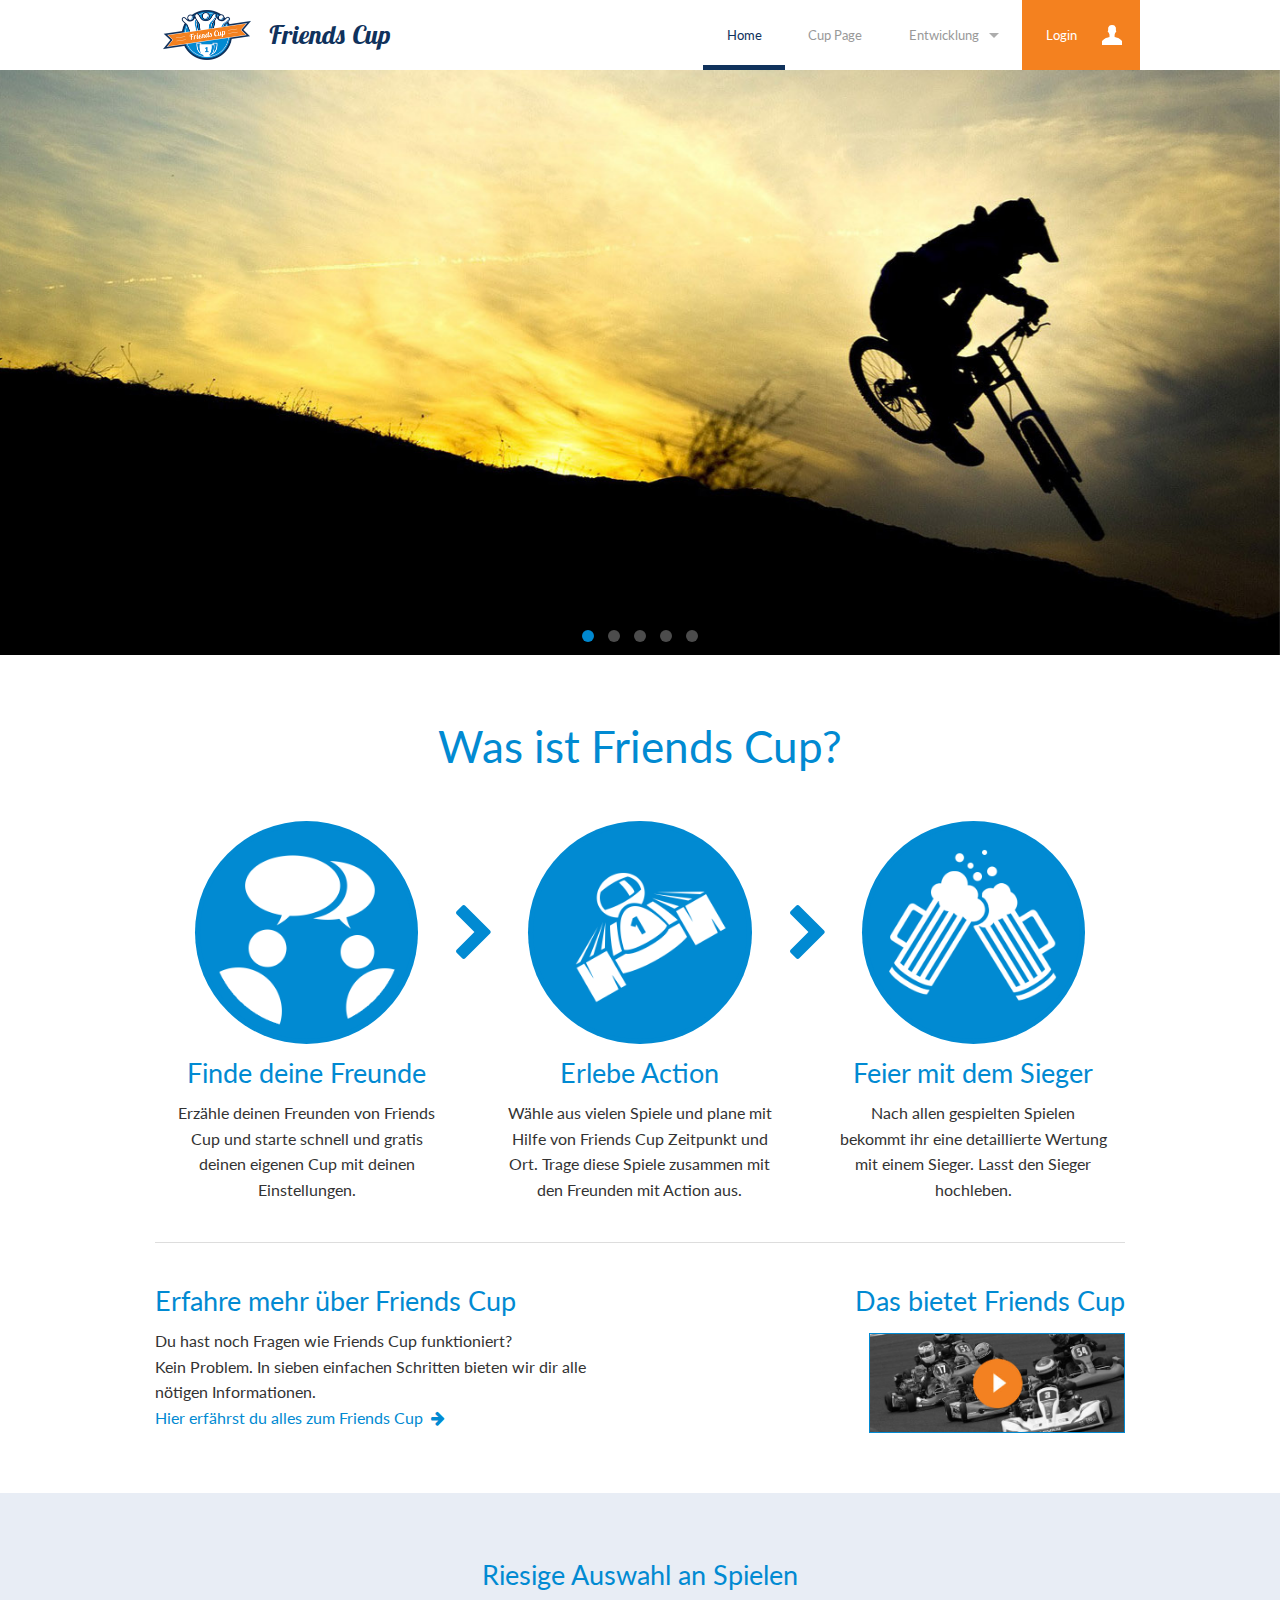
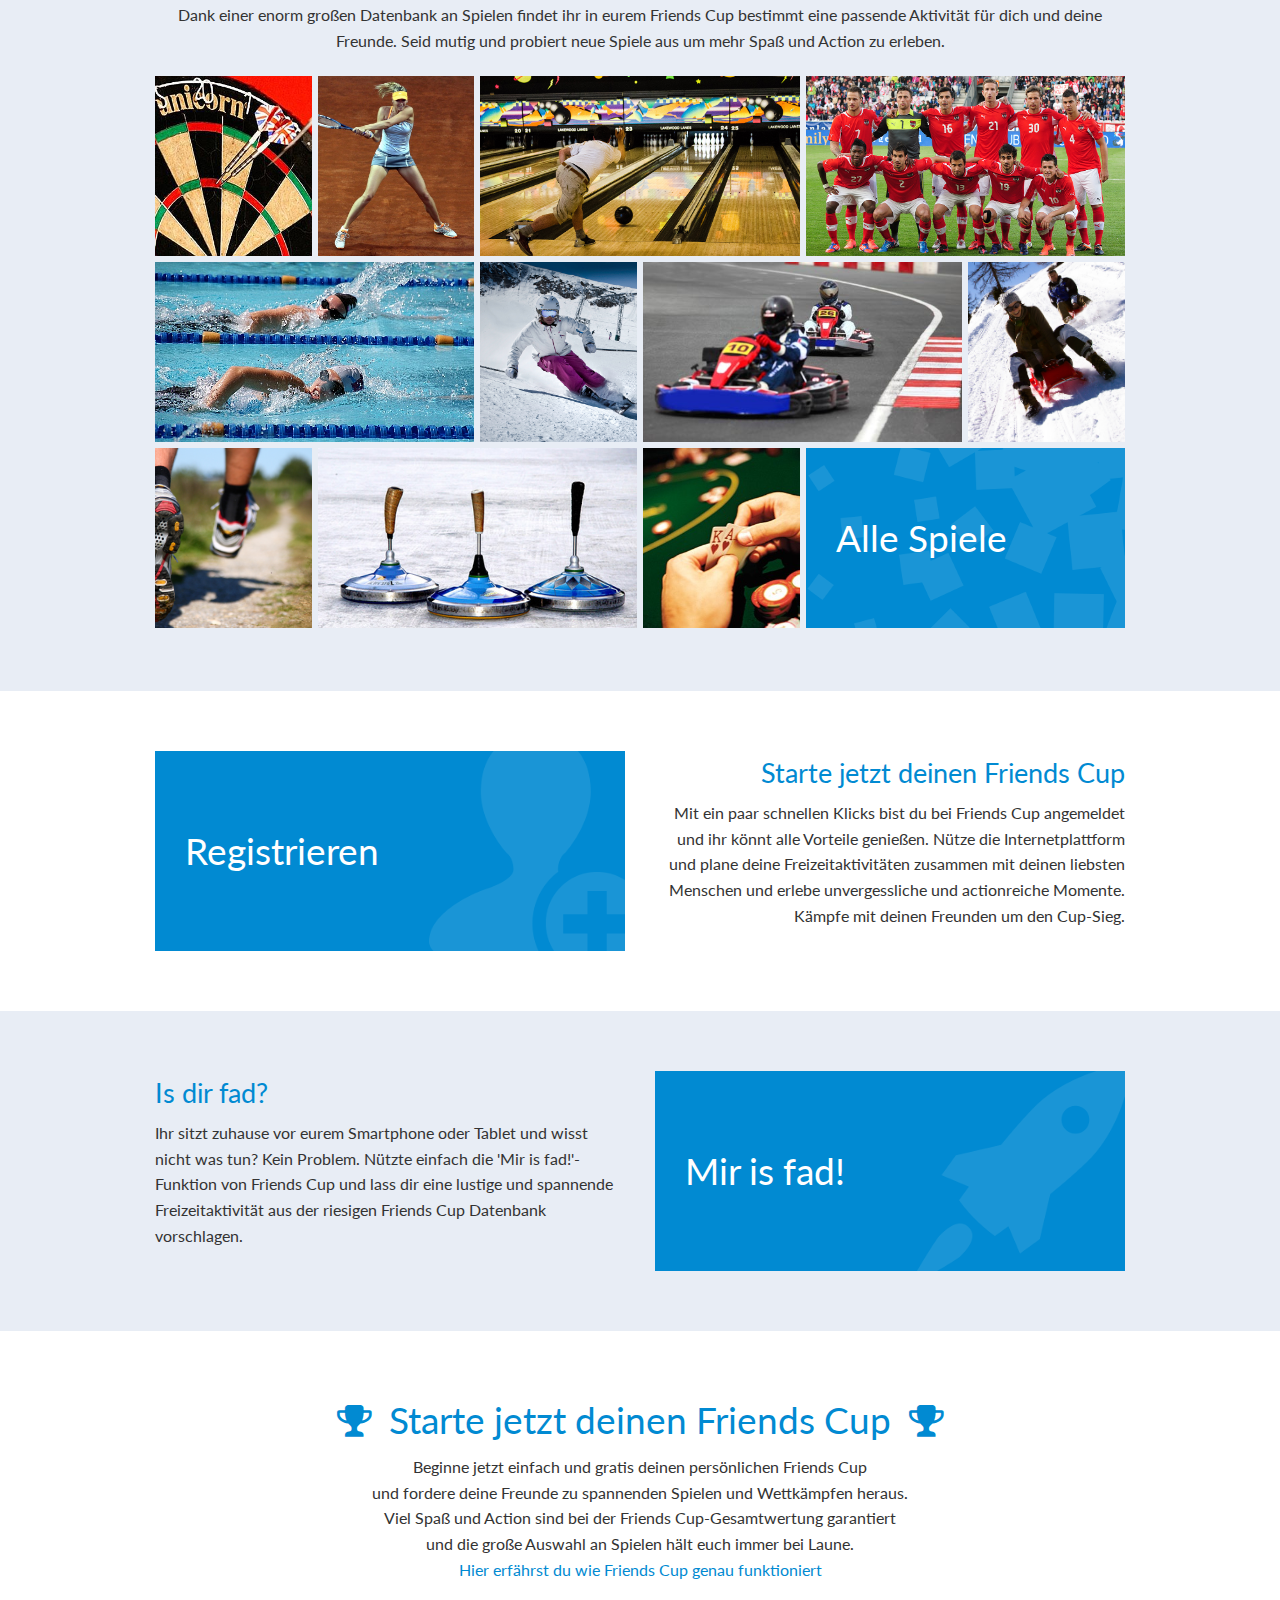
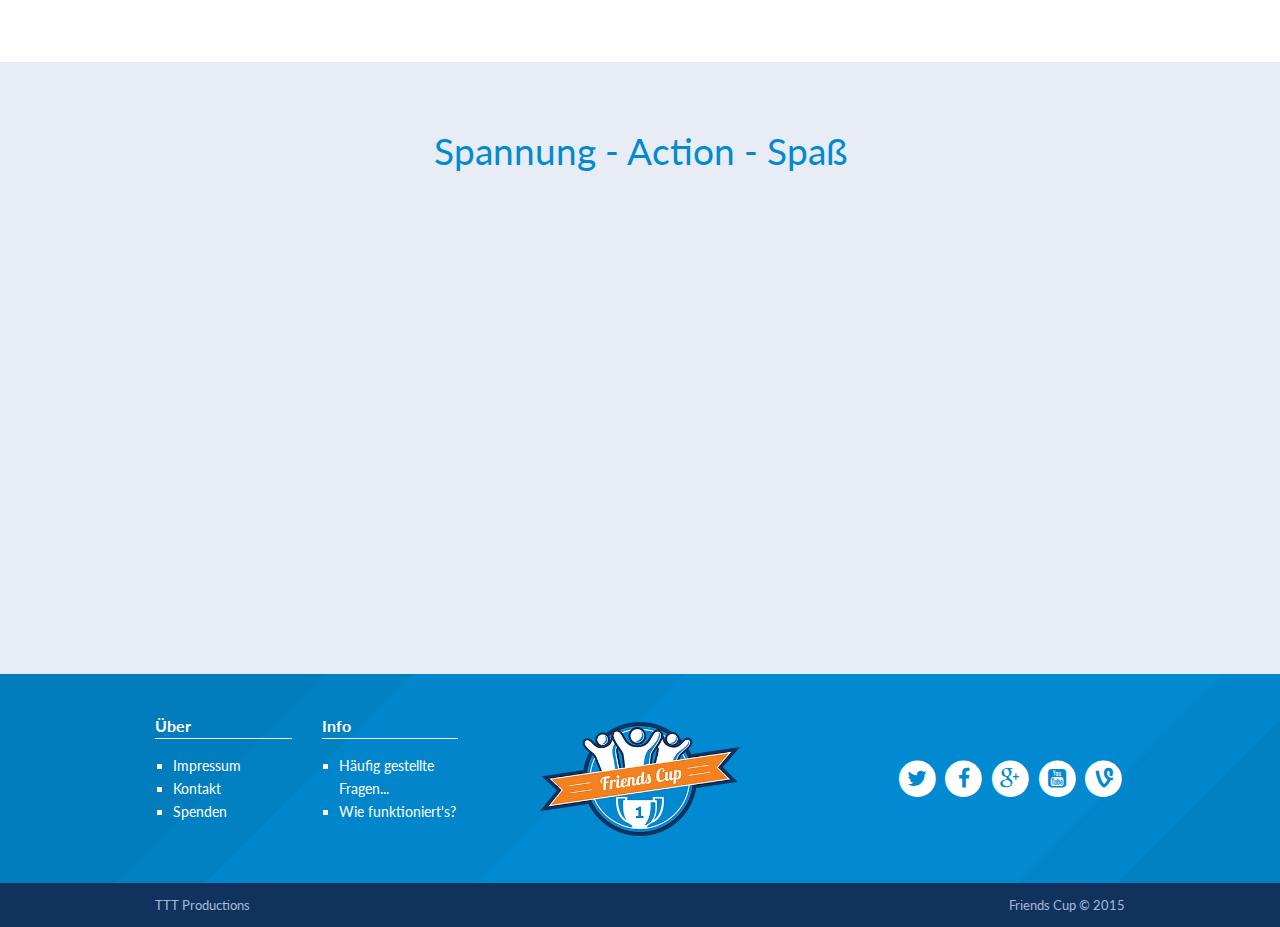
==== commit 8c85d3a9: "Landing Page Merge" ====
--- a/Foundation Sass/index.html
+++ b/Foundation Sass/index.html
@@ -20,10 +20,10 @@
                 <input type="text" />
             </label>
             <label>Password
-                <input type="text" />
+                <input type="password" />
             </label>
         </form>
-        <a href="#" class="button small expand">Login</a>
+        <a href="cup-page.html" class="button small expand">Login</a>
         
         <a class="close-reveal-modal"><i class="fa fa-times"></i></a>
     </div>
@@ -42,7 +42,7 @@
                     <li class="active"><a href="index.html">Home</a></li>
                     <li><a href="cup-page.html">Cup Page</a></li>
                     <li class="has-dropdown">
-                        <a href="#">Infos und Tests</a>
+                        <a href="#">Entwicklung</a>
                         <ul class="dropdown">
                             <li><a href="all-elements.html">Foundation UI</a></li>
                             <li><label>Tests</label></li>
@@ -59,34 +59,220 @@
     
     <a href="#" class="button alert show-for-mobile-nav-only login-button-mobile" data-reveal-id="login-modal">Login</a>
     <!-- END - Navigation -->
-    
+
     <!-- BEGIN - Content -->
-    <div class="bg-image-panel">
+    <div id="landing-page-slider" class="owl-carousel owl-theme">
+        <div class="item item-right" style="background-image: url(img/landing-page-slider/biker.jpg);"></div>
+        <div class="item item-right" style="background-image: url(img/landing-page-slider/gokart.jpg);"></div>
+        <div class="item" style="background-image: url(img/landing-page-slider/oneguy.jpg);"></div>
+        <div class="item item-bottom" style="background-image: url(img/landing-page-slider/steg.jpg);"></div>
+        <div class="item item-bottom" style="background-image: url(img/landing-page-slider/wüste.jpg);"></div>
+    </div>
+
+    <div class="panel-extra-padding">
         <div class="row">
             <div class="small-12 columns">
-                <h1 class="text-center">Welcome Tester!</h1>
-            </div>
-        </div>
-    </div>
-    <div class="row">
-        <div class="small-12 columns">
-            <h2 class="subheader text-center"><a href="paneltest.html">Prinzip Friends Cup &nbsp; <i class="fa fa-chevron-right" style="font-size: 1.7rem"></i></a></h2>
-        </div>
-    </div>
+                <h1 class="text-center">Was ist Friends Cup?</h1>
+            </div>
+        </div>
+
+        <div class="row">
+            <div class="small-12 medium-4 columns explain explain-arrow">
+                <div class="explain-graphic-round">
+                    <a href="paneltest.html"><img src="img/lp-three-steps/lp-icon-01.png" draggable="false"></a>
+                </div>
+                <h3 class="header-primary">Finde deine Freunde</h3>
+                <p>
+                    Erzähle deinen Freunden von Friends Cup und starte schnell und gratis
+                    deinen eigenen Cup mit deinen Einstellungen.
+                </p>
+            </div>
+
+            <div class="small-12 medium-4 columns explain  explain-arrow">
+                <div class="explain-graphic-round">
+                    <a href="paneltest.html"><img src="img/lp-three-steps/lp-icon-02.png" draggable="false"></a>
+                </div>
+                <h3 class="header-primary">Erlebe Action</h3>
+                <p>
+                    Wähle aus vielen Spiele und plane mit Hilfe von Friends Cup Zeitpunkt
+                    und Ort. Trage diese Spiele zusammen mit den Freunden mit Action aus.
+                </p>
+            </div>
+
+            <div class="small-12 medium-4 columns explain">
+                <div class="explain-graphic-round">
+                    <a href="paneltest.html"><img src="img/lp-three-steps/lp-icon-03.png" draggable="false"></a>
+                </div>
+                <h3 class="header-primary">Feier mit dem Sieger</h3>
+                <p>
+                    Nach allen gespielten Spielen bekommt ihr eine detaillierte Wertung mit
+                    einem Sieger. Lasst den Sieger hochleben.
+                </p>
+            </div>
+        </div>
+        
+        <div class="row">
+            <div class="small-12 columns">
+                <hr>
+            </div>    
+        </div>
+        
+        <div class="row">
+            <div class="small-12 medium-6 columns explain-info">
+                <h3 class="header-primary">Erfahre mehr über Friends Cup</h3>
+                <p>Du hast noch Fragen wie Friends Cup funktioniert?
+                    <br>Kein Problem. In sieben einfachen Schritten bieten wir dir alle nötigen Informationen. <br>
+                    <a href="index.html">Hier erfährst du alles zum Friends Cup &nbsp;<i class="fa fa-arrow-right"></i></a>
+                </p>
+            </div>
+            <div class="small-12 medium-6 columns explain-info">
+                <h3 class="video-promo-header header-primary">Das bietet Friends Cup</h3>
+                <a class="smooth-video-scroll" href="#video-promo">
+                    <img src="img/video-promo-pic.jpg" draggable="false">
+                </a>
+            </div>
+        </div>
+    </div>
+    
     <div class="bg-light-panel panel-extra-padding">
         <div class="row">
-            <div class="small-12 medium-6 medium-push-6 columns">
-                <h3 class="small-only-text-center medium-text-right">Lobster Two Font</h3>
-                <p class="small-only-text-center medium-text-right">
-                    Marie, I said Cheetos, not Fritos. I must've said Cheetos like
-                    ten times. You need me to write it down for you? Well, I'm just
-                    saying, y'know, I said Cheetos. Ch-ch-ch sound. Virtually
-                    impossible to confuse Cheetos with Fritos it seems to me. Where
-                    are you going?
-                </p>
-            </div>
-            <div class="small-12 medium-6 medium-pull-6 columns">
-                <a href="#" class="big-button">
+            <div class="small-12 columns">
+                <h3 class="text-center">Riesige Auswahl an Spielen</h3>
+                <p class="text-center">
+                    Dank einer enorm großen Datenbank an Spielen findet ihr in eurem Friends Cup bestimmt eine passende
+                    Aktivität für dich und deine Freunde. Seid mutig und probiert neue Spiele aus um mehr Spaß und
+                    Action zu erleben.
+                </p>
+            </div>
+        </div>
+        <div class="row lp-grid-row">
+            <div class="small-4 medium-3 large-2 columns lp-grid-item-container">
+                <a href="#" class="lp-grid-item">
+                    <img src="img/grid-games/grid-dart.jpg" alt="grid-image" />
+                    <div class="lp-grid-item-name-container">
+                        <div class="lp-grid-item-name">Dart</div>
+                    </div>
+                    <div class="lp-grid-item-icon-container">
+                        <div class="lp-grid-item-icon"><i class="fa fa-fire"></i></div>
+                    </div>
+                </a>
+            </div>
+            <div class="show-for-medium-up medium-3 large-2 columns lp-grid-item-container">
+                <a href="#" class="lp-grid-item">
+                    <img src="img/grid-games/grid-tennis.jpg" alt="grid-image" />
+                    <div class="lp-grid-item-name-container">
+                        <div class="lp-grid-item-name">Tennis</div>
+                    </div>
+                    <div class="lp-grid-item-icon-container">
+                        <div class="lp-grid-item-icon"><i class="fa fa-fire"></i></div>
+                    </div>
+                </a>
+            </div>
+            <div class="small-8 medium-6 large-4 columns lp-grid-item-container">
+                <a href="#" class="lp-grid-item">
+                    <img src="img/grid-games/grid-bowling.jpg" alt="grid-image" />
+                    <div class="lp-grid-item-name-container">
+                        <div class="lp-grid-item-name">Bowling</div>
+                    </div>
+                    <div class="lp-grid-item-icon-container">
+                        <div class="lp-grid-item-icon"><i class="fa fa-fire"></i></div>
+                    </div>
+                </a>
+            </div>
+            <div class="show-for-large-up large-4 columns lp-grid-item-container">
+                <a href="#" class="lp-grid-item">
+                    <img src="img/grid-games/grid-fussball.jpg" alt="grid-image" />
+                    <div class="lp-grid-item-name-container">
+                        <div class="lp-grid-item-name">Fussball</div>
+                    </div>
+                    <div class="lp-grid-item-icon-container">
+                        <div class="lp-grid-item-icon"><i class="fa fa-fire"></i></div>
+                    </div>
+                </a>
+            </div>
+        </div>
+        <div class="row lp-grid-row">
+            <div class="show-for-large-up large-4 columns lp-grid-item-container">
+                <a href="#" class="lp-grid-item">
+                    <img src="img/grid-games/grid-schwimmen.jpg" alt="grid-image" />
+                    <div class="lp-grid-item-name-container">
+                        <div class="lp-grid-item-name">Schwimmen</div>
+                    </div>
+                    <div class="lp-grid-item-icon-container">
+                        <div class="lp-grid-item-icon"><i class="fa fa-fire"></i></div>
+                    </div>
+                </a>
+            </div>
+            <div class="show-for-medium-up medium-3 large-2 columns lp-grid-item-container">
+                <a href="#" class="lp-grid-item">
+                    <img src="img/grid-games/grid-ski.jpg" alt="grid-image" />
+                    <div class="lp-grid-item-name-container">
+                        <div class="lp-grid-item-name">Skifahren</div>
+                    </div>
+                    <div class="lp-grid-item-icon-container">
+                        <div class="lp-grid-item-icon"><i class="fa fa-fire"></i></div>
+                    </div>
+                </a>
+            </div>
+            <div class="small-8 medium-6 large-4 medium-4 columns lp-grid-item-container">
+                <a href="#" class="lp-grid-item">
+                    <img src="img/grid-games/grid-gokart.jpg" alt="grid-image" />
+                    <div class="lp-grid-item-name-container">
+                        <div class="lp-grid-item-name">Go-Kart</div>
+                    </div>
+                    <div class="lp-grid-item-icon-container">
+                        <div class="lp-grid-item-icon"><i class="fa fa-fire"></i></div>
+                    </div>
+                </a>
+            </div>
+            <div class="small-4 medium-3 large-2 columns lp-grid-item-container">
+                <a href="#" class="lp-grid-item">
+                    <img src="img/grid-games/grid-schlitten.png" alt="grid-image" />
+                    <div class="lp-grid-item-name-container">
+                        <div class="lp-grid-item-name">Schlittenfahren</div>
+                    </div>
+                    <div class="lp-grid-item-icon-container">
+                        <div class="lp-grid-item-icon"><i class="fa fa-fire"></i></div>
+                    </div>
+                </a>
+            </div>
+        </div>
+        <div class="row lp-grid-row">
+            <div class="hide-for-medium-only small-4 large-2 columns lp-grid-item-container">
+                <a href="#" class="lp-grid-item">
+                    <img src="img/grid-games/grid-laufen.jpg" alt="grid-image" />
+                    <div class="lp-grid-item-name-container">
+                        <div class="lp-grid-item-name">Laufen</div>
+                    </div>
+                    <div class="lp-grid-item-icon-container">
+                        <div class="lp-grid-item-icon"><i class="fa fa-fire"></i></div>
+                    </div>
+                </a>
+            </div>
+            <div class="small-8 medium-6 large-4 medium-4 columns lp-grid-item-container">
+                <a href="#" class="lp-grid-item">
+                    <img src="img/grid-games/grid-eisstock.jpg" alt="grid-image" />
+                    <div class="lp-grid-item-name-container">
+                        <div class="lp-grid-item-name">Eisstock schießen</div>
+                    </div>
+                    <div class="lp-grid-item-icon-container">
+                        <div class="lp-grid-item-icon"><i class="fa fa-fire"></i></div>
+                    </div>
+                </a>
+            </div>
+            <div class="show-for-large-up large-2 columns lp-grid-item-container">
+                <a href="#" class="lp-grid-item">
+                    <img src="img/grid-games/grid-poker.jpeg" alt="grid-image" />
+                    <div class="lp-grid-item-name-container">
+                        <div class="lp-grid-item-name">Poker</div>
+                    </div>
+                    <div class="lp-grid-item-icon-container">
+                        <div class="lp-grid-item-icon"><i class="fa fa-fire"></i></div>
+                    </div>
+                </a>
+            </div>
+            <div class="small-12 medium-6 large-4 medium-4 columns lp-grid-item-container">
+                <a href="#" class="big-button-grid">
                     <img src="img/big-buttons/bb-01.png" alt="all games" />
                     <h2>Alle Spiele</h2>
                     <p>Bacon ipsum dolor sit amet pork belly boudin landjaeger shankle</p>
@@ -94,45 +280,71 @@
             </div>
         </div>
     </div>
+    
     <div class="panel-extra-padding">
         <div class="row">
+            <div class="small-12 medium-6 medium-push-6 columns">
+                <h3 class="small-only-text-center medium-text-right">Starte jetzt deinen Friends Cup</h3>
+                <p class="small-only-text-center medium-text-right">
+                    Mit ein paar schnellen Klicks bist du bei Friends Cup angemeldet und ihr könnt alle Vorteile genießen. Nütze die Internetplattform und plane deine Freizeitaktivitäten zusammen mit deinen liebsten Menschen und erlebe unvergessliche und actionreiche Momente. Kämpfe mit deinen Freunden um den Cup-Sieg.
+                </p>
+            </div>
+            <div class="small-12 medium-6 medium-pull-6 columns">
+                <a href="#" class="big-button">
+                    <img src="img/big-buttons/bb-02.png" />
+                    <h2>Registrieren</h2>
+                    <p>Nütze alle Vorteile von Friends Cup - gratis und komplett unkompliziert. Lasst die Spiele beginnen.</p>
+                </a>
+            </div>
+        </div>
+    </div>
+    
+    <div class="bg-light-panel panel-extra-padding">
+        <div class="row">
             <div class="small-12 medium-6 columns">
-                <h3 class="small-only-text-center">Lobster Two Font</h3>
+                <h3 class="small-only-text-center">Is dir fad?</h3>
                 <p class="small-only-text-center">
-                    Marie, I said Cheetos, not Fritos. I must've said Cheetos like
-                    ten times. You need me to write it down for you? Well, I'm just
-                    saying, y'know, I said Cheetos. Ch-ch-ch sound. Virtually
-                    impossible to confuse Cheetos with Fritos it seems to me. Where
-                    are you going?
+                    Ihr sitzt zuhause vor eurem Smartphone oder Tablet und wisst nicht was tun? Kein Problem. Nützte einfach die 'Mir is fad!'-Funktion von Friends Cup und lass dir eine lustige und spannende Freizeitaktivität aus der riesigen Friends Cup Datenbank vorschlagen. 
                 </p>
             </div>
             <div class="small-12 medium-6 columns">
                 <a href="#" class="big-button">
-                    <img src="img/big-buttons/bb-02.png" alt="registrate" />
-                    <h2>Registrieren</h2>
-                    <p>Bacon ipsum dolor sit amet pork belly boudin landjaeger shankle</p>
-                </a>
-            </div>
-        </div>
-    </div>
-    <div class="bg-light-panel panel-extra-padding">
-        <div class="row">
-            <div class="small-12 medium-6 medium-push-6 columns">
-                <h3 class="small-only-text-center medium-text-right">Lobster Two Font</h3>
-                <p class="small-only-text-center medium-text-right">
-                    Marie, I said Cheetos, not Fritos. I must've said Cheetos like
-                    ten times. You need me to write it down for you? Well, I'm just
-                    saying, y'know, I said Cheetos. Ch-ch-ch sound. Virtually
-                    impossible to confuse Cheetos with Fritos it seems to me. Where
-                    are you going?
-                </p>
-            </div>
-            <div class="small-12 medium-6 medium-pull-6 columns">
-                <a href="#" class="big-button">
-                    <img src="img/big-buttons/bb-03.png" alt="find new" />
-                    <h2>Neues finden...</h2>
-                    <p>Bacon ipsum dolor sit amet pork belly boudin landjaeger shankle</p>
-                </a>
+                    <img src="img/big-buttons/bb-03.png" />
+                    <h2>Mir is fad!</h2>
+                    <p>Klick mich und erlebe mich. Danach ist dir und deinen Freunden bestimmt nicht mehr fad.</p>
+                </a>
+            </div>
+        </div>
+    </div>
+
+    <div class="panel-extra-padding">
+        <div class="row">
+            <div class="small-12 columns" >
+                <h2 class="text-center hide-for-small-only">
+                    <i class="fa fa-trophy">&nbsp;&nbsp;</i>Starte jetzt deinen Friends Cup&nbsp;&nbsp;<i class="fa fa-trophy"></i>
+                </h2>
+                <h2 class="text-center show-for-small-only">
+                    <i class="fa fa-trophy text-center"></i><br />
+                    Starte jetzt deinen Friends Cup
+                </h2>
+                <p class="text-center">
+                    Beginne jetzt einfach und gratis deinen persönlichen Friends Cup <br class="hide-for-small-only" />
+                    und fordere deine Freunde zu spannenden Spielen und Wettkämpfen heraus. <br class="hide-for-small-only" />
+                    Viel Spaß und Action sind bei der Friends Cup-Gesamtwertung garantiert <br class="hide-for-small-only" />
+                    und die große Auswahl an Spielen hält euch immer bei Laune. <br />
+                    <a href="paneltest.html">Hier erfährst du wie Friends Cup genau funktioniert</a>
+                </p>
+            </div>
+        </div>
+    </div>
+
+    <div class="bg-light-panel panel-extra-padding" id="video-promo">
+        <div class="row">
+            <div class="small-12 columns">
+                <h2 class="text-center">Spannung - Action - Spaß</h2>
+                <div class="promo-vimeo-vid">
+                    <iframe src="//player.vimeo.com/video/102557156?color=018AD2&byline=0&portrait=0" frameborder="0" webkitallowfullscreen mozallowfullscreen allowfullscreen></iframe>
+                </div>
             </div>
         </div>
     </div>
@@ -177,22 +389,22 @@
             </div>
             <div class="small-12 medium-4 columns logo-container">
                 <div class="flex-center">
-                    <img src="img/logo.png" alt="Logo" />
+                    <img src="img/logo.png" />
                 </div>
             </div>
             <div class="small-12 medium-2 medium-pull-8 columns">
                 <div class="footer-header">Über</div>
                 <ul class="square footer-links">
-                    <li><a href="#">Impressum</a></li>
+                    <li><a href="impressum.html">Impressum</a></li>
                     <li><a href="#">Kontakt</a></li>
-                    <li><a href="#">Donate</a></li>
+                    <li><a href="#">Spenden</a></li>
                 </ul>
             </div>
             <div class="small-12 medium-2 medium-pull-8 columns">
                 <div class="footer-header">Info</div>
                 <ul class="square footer-links">
-                    <li><a href="#">Häufig gestellte Fragen...</a></li>
-                    <li><a href="#">Wie funktionierts?</a></li>
+                    <li><a href="paneltest.html">Häufig gestellte Fragen...</a></li>
+                    <li><a href="paneltest.html">Wie funktioniert's?</a></li>
                 </ul>
             </div>
         </div>
@@ -212,6 +424,8 @@
     <script src="bower_components/jquery/dist/jquery.js"></script>
     <script src="bower_components/fastclick/lib/fastclick.js"></script>
     <script src="bower_components/foundation/js/foundation.min.js"></script>
+    <script src="js/owl.carousel.js"></script>
+    <script src="js/jquery.easing.1.3.js"></script>
     <script src="js/app.js"></script>
 </body>
 
--- a/Foundation Sass/css/app.css
+++ b/Foundation Sass/css/app.css
@@ -9428,7 +9428,7 @@
 }
 
 @media only screen and (max-width: 40em) {
-  /* line 516, ../scss/_styles.scss */
+  /* line 595, ../scss/_styles.scss */
   .big-button {
     position: relative;
     display: block;
@@ -9441,7 +9441,7 @@
     -webkit-transition: background-color 0.3s;
     transition: background-color 0.3s;
   }
-  /* line 525, ../scss/_styles.scss */
+  /* line 524, ../scss/_styles.scss */
   .big-button img {
     position: absolute;
     height: 7.8125rem;
@@ -9456,7 +9456,7 @@
     -webkit-transition: right 0.3s;
     transition: right 0.3s;
   }
-  /* line 536, ../scss/_styles.scss */
+  /* line 535, ../scss/_styles.scss */
   .big-button h2 {
     color: #fff;
     line-height: 6.25rem;
@@ -9468,14 +9468,14 @@
     -webkit-transition: line-height 0.3s;
     transition: line-height 0.3s;
   }
-  /* line 555, ../scss/_styles.scss */
+  /* line 554, ../scss/_styles.scss */
   .big-button p {
     filter: progid:DXImageTransform.Microsoft.Alpha(Opacity=0);
     opacity: 0;
   }
 }
 @media only screen and (min-width: 40.063em) {
-  /* line 516, ../scss/_styles.scss */
+  /* line 601, ../scss/_styles.scss */
   .big-button {
     position: relative;
     display: block;
@@ -9488,7 +9488,7 @@
     -webkit-transition: background-color 0.3s;
     transition: background-color 0.3s;
   }
-  /* line 525, ../scss/_styles.scss */
+  /* line 524, ../scss/_styles.scss */
   .big-button img {
     position: absolute;
     height: 15.625rem;
@@ -9503,7 +9503,7 @@
     -webkit-transition: right 0.3s;
     transition: right 0.3s;
   }
-  /* line 536, ../scss/_styles.scss */
+  /* line 535, ../scss/_styles.scss */
   .big-button h2 {
     color: #fff;
     line-height: 12.5rem;
@@ -9515,7 +9515,7 @@
     -webkit-transition: line-height 0.3s;
     transition: line-height 0.3s;
   }
-  /* line 546, ../scss/_styles.scss */
+  /* line 545, ../scss/_styles.scss */
   .big-button p {
     color: #fff;
     position: absolute;
@@ -9528,37 +9528,37 @@
     -webkit-transition: opacity 0.3s, top 0.3s;
     transition: opacity 0.3s, top 0.3s;
   }
-  /* line 561, ../scss/_styles.scss */
+  /* line 560, ../scss/_styles.scss */
   .big-button:hover {
     background-color: #019ef0;
   }
-  /* line 564, ../scss/_styles.scss */
+  /* line 563, ../scss/_styles.scss */
   .big-button:hover img {
     right: -3.125rem;
   }
-  /* line 568, ../scss/_styles.scss */
+  /* line 567, ../scss/_styles.scss */
   .big-button:hover h2 {
     line-height: 8.75rem;
   }
-  /* line 572, ../scss/_styles.scss */
+  /* line 571, ../scss/_styles.scss */
   .big-button:hover p {
     filter: progid:DXImageTransform.Microsoft.Alpha(enabled=false);
     opacity: 1;
-    top: 6.5625rem;
+    top: 6.25rem;
     -moz-transition-delay: 0.06s;
     -o-transition-delay: 0.06s;
     -webkit-transition-delay: 0.06s;
     transition-delay: 0.06s;
   }
-  /* line 581, ../scss/_styles.scss */
+  /* line 580, ../scss/_styles.scss */
   .big-button.touch h2 {
     line-height: 8.75rem;
   }
-  /* line 585, ../scss/_styles.scss */
+  /* line 584, ../scss/_styles.scss */
   .big-button.touch p {
     filter: progid:DXImageTransform.Microsoft.Alpha(enabled=false);
     opacity: 1;
-    top: 6.5625rem;
+    top: 6.25rem;
   }
 }
 @media only screen and (max-width: 40em) {
@@ -11514,6 +11514,741 @@
   color: #333;
 }
 
+/* line 12, ../scss/_landing-page.scss */
+.owl-carousel {
+  display: none;
+  position: relative;
+  width: 100%;
+  -ms-touch-action: pan-y;
+}
+/* line 18, ../scss/_landing-page.scss */
+.owl-carousel .owl-wrapper {
+  display: none;
+  position: relative;
+  -moz-transform: translate3d(0px, 0px, 0px);
+  -webkit-transform: translate3d(0px, 0px, 0px);
+  transform: translate3d(0px, 0px, 0px);
+}
+/* line 24, ../scss/_landing-page.scss */
+.owl-carousel .owl-wrapper:after {
+  content: ".";
+  display: block;
+  clear: both;
+  visibility: hidden;
+  line-height: 0;
+  height: 0;
+}
+/* line 34, ../scss/_landing-page.scss */
+.owl-carousel .owl-wrapper-outer {
+  overflow: hidden;
+  position: relative;
+  width: 100%;
+}
+/* line 39, ../scss/_landing-page.scss */
+.owl-carousel .owl-wrapper-outer.autoHeight {
+  -moz-transition: height 500ms ease-in-out;
+  -o-transition: height 500ms ease-in-out;
+  -webkit-transition: height 500ms ease-in-out;
+  transition: height 500ms ease-in-out;
+}
+/* line 44, ../scss/_landing-page.scss */
+.owl-carousel .owl-item {
+  float: left;
+}
+/* line 48, ../scss/_landing-page.scss */
+.owl-carousel .owl-page,
+.owl-carousel .owl-buttons div {
+  cursor: pointer;
+}
+/* line 54, ../scss/_landing-page.scss */
+.owl-carousel .owl-wrapper,
+.owl-carousel .owl-item {
+  -moz-backface-visibility: hidden;
+  -webkit-backface-visibility: hidden;
+  backface-visibility: hidden;
+  -moz-transform: translate3d(0, 0, 0);
+  -webkit-transform: translate3d(0, 0, 0);
+  transform: translate3d(0, 0, 0);
+}
+
+/* line 61, ../scss/_landing-page.scss */
+.owl-controls {
+  -moz-user-select: -moz-none;
+  -ms-user-select: none;
+  -webkit-user-select: none;
+  user-select: none;
+  -webkit-tap-highlight-color: transparent;
+}
+
+/* line 67, ../scss/_landing-page.scss */
+.grabbing {
+  cursor: url(../img/grabbing.png) 8 8, move;
+}
+
+/* line 80, ../scss/_landing-page.scss */
+.owl-theme .owl-controls {
+  margin-top: 0.625rem;
+  text-align: center;
+}
+/* line 85, ../scss/_landing-page.scss */
+.owl-theme .owl-controls .owl-buttons div {
+  color: #FFF;
+  display: inline-block;
+  zoom: 1;
+  *display: inline;
+  margin: 0.3125rem;
+  padding: 0.1875rem 0.625rem;
+  font-size: 0.75rem;
+  -moz-border-radius: 30px;
+  -webkit-border-radius: 30px;
+  border-radius: 30px;
+  background: #018ad2;
+}
+/* line 100, ../scss/_landing-page.scss */
+.owl-theme .owl-controls.clickable .owl-buttons div:hover {
+  text-decoration: none;
+}
+/* line 106, ../scss/_landing-page.scss */
+.owl-theme .owl-controls .owl-page {
+  display: inline-block;
+  zoom: 1;
+  *display: inline;
+}
+/* line 111, ../scss/_landing-page.scss */
+.owl-theme .owl-controls .owl-page span {
+  display: block;
+  width: 0.75rem;
+  height: 0.75rem;
+  margin: 0.3125rem 0.4375rem;
+  -moz-border-radius: 50%;
+  -webkit-border-radius: 50%;
+  border-radius: 50%;
+  background: #018ad2;
+}
+/* line 122, ../scss/_landing-page.scss */
+.owl-theme .owl-controls .owl-page span.owl-numbers {
+  height: auto;
+  width: auto;
+  color: #FFF;
+  padding: 0.125rem 0.625rem;
+  font-size: 0.75rem;
+  -moz-border-radius: 30px;
+  -webkit-border-radius: 30px;
+  border-radius: 30px;
+}
+
+/* line 140, ../scss/_landing-page.scss */
+.owl-item.loading {
+  min-height: 9.375rem;
+  background: url(AjaxLoader.gif) no-repeat center center;
+}
+
+@media only screen {
+  /* line 151, ../scss/_landing-page.scss */
+  #landing-page-slider .item {
+    height: 18.75rem;
+    background-repeat: no-repeat;
+    background-position: 50% 50%;
+    -moz-background-size: cover;
+    -o-background-size: cover;
+    -webkit-background-size: cover;
+    background-size: cover;
+  }
+  /* line 159, ../scss/_landing-page.scss */
+  #landing-page-slider .item-right {
+    background-position: 100% 50%;
+  }
+  /* line 162, ../scss/_landing-page.scss */
+  #landing-page-slider .item-bottom {
+    background-position: 50% 100%;
+  }
+
+  /* line 168, ../scss/_landing-page.scss */
+  .owl-theme .owl-controls {
+    margin-top: -1.875rem;
+    z-index: 1001;
+    filter: progid:DXImageTransform.Microsoft.Alpha(Opacity=99);
+    opacity: 0.99;
+  }
+  /* line 174, ../scss/_landing-page.scss */
+  .owl-theme .owl-controls .owl-page span {
+    background: rgba(255, 255, 255, 0.3);
+  }
+  /* line 177, ../scss/_landing-page.scss */
+  .owl-theme .owl-controls .owl-page span:hover {
+    background: #018ad2;
+  }
+  /* line 184, ../scss/_landing-page.scss */
+  .owl-theme .owl-controls .activeslider span {
+    background: #018ad2;
+  }
+}
+@media only screen and (min-width: 40.063em) {
+  /* line 194, ../scss/_landing-page.scss */
+  #landing-page-slider .item {
+    height: 28.125rem;
+  }
+}
+@media only screen and (min-width: 40.063em) and (orientation: portrait) {
+  /* line 194, ../scss/_landing-page.scss */
+  #landing-page-slider .item {
+    height: 37.5rem;
+  }
+}
+
+@media only screen and (min-width: 64.063em) {
+  /* line 206, ../scss/_landing-page.scss */
+  #landing-page-slider .item {
+    height: 65vh;
+  }
+}
+@-moz-keyframes bounceOut {
+  /* line 218, ../scss/_landing-page.scss */
+  0% {
+    -moz-box-shadow: #018ad2 0 0 0 4px;
+    box-shadow: #018ad2 0 0 0 4px;
+    opacity: 1;
+  }
+
+  /* line 219, ../scss/_landing-page.scss */
+  25% {
+    -moz-box-shadow: #018ad2 0 0 0 1px;
+    box-shadow: #018ad2 0 0 0 1px;
+    opacity: 1;
+  }
+
+  /* line 220, ../scss/_landing-page.scss */
+  50% {
+    -moz-box-shadow: #018ad2 0 0 0 7px;
+    box-shadow: #018ad2 0 0 0 7px;
+    opacity: 1;
+  }
+
+  /* line 221, ../scss/_landing-page.scss */
+  75% {
+    -moz-box-shadow: #018ad2 0 0 0 4px;
+    box-shadow: #018ad2 0 0 0 4px;
+    opacity: 1;
+  }
+
+  /* line 222, ../scss/_landing-page.scss */
+  100% {
+    -moz-box-shadow: #018ad2 0 0 0 5px;
+    box-shadow: #018ad2 0 0 0 5px;
+    opacity: 1;
+  }
+}
+@-webkit-keyframes bounceOut {
+  /* line 218, ../scss/_landing-page.scss */
+  0% {
+    -webkit-box-shadow: #018ad2 0 0 0 4px;
+    box-shadow: #018ad2 0 0 0 4px;
+    opacity: 1;
+  }
+
+  /* line 219, ../scss/_landing-page.scss */
+  25% {
+    -webkit-box-shadow: #018ad2 0 0 0 1px;
+    box-shadow: #018ad2 0 0 0 1px;
+    opacity: 1;
+  }
+
+  /* line 220, ../scss/_landing-page.scss */
+  50% {
+    -webkit-box-shadow: #018ad2 0 0 0 7px;
+    box-shadow: #018ad2 0 0 0 7px;
+    opacity: 1;
+  }
+
+  /* line 221, ../scss/_landing-page.scss */
+  75% {
+    -webkit-box-shadow: #018ad2 0 0 0 4px;
+    box-shadow: #018ad2 0 0 0 4px;
+    opacity: 1;
+  }
+
+  /* line 222, ../scss/_landing-page.scss */
+  100% {
+    -webkit-box-shadow: #018ad2 0 0 0 5px;
+    box-shadow: #018ad2 0 0 0 5px;
+    opacity: 1;
+  }
+}
+@keyframes bounceOut {
+  /* line 218, ../scss/_landing-page.scss */
+  0% {
+    -moz-box-shadow: #018ad2 0 0 0 4px;
+    -webkit-box-shadow: #018ad2 0 0 0 4px;
+    box-shadow: #018ad2 0 0 0 4px;
+    opacity: 1;
+  }
+
+  /* line 219, ../scss/_landing-page.scss */
+  25% {
+    -moz-box-shadow: #018ad2 0 0 0 1px;
+    -webkit-box-shadow: #018ad2 0 0 0 1px;
+    box-shadow: #018ad2 0 0 0 1px;
+    opacity: 1;
+  }
+
+  /* line 220, ../scss/_landing-page.scss */
+  50% {
+    -moz-box-shadow: #018ad2 0 0 0 7px;
+    -webkit-box-shadow: #018ad2 0 0 0 7px;
+    box-shadow: #018ad2 0 0 0 7px;
+    opacity: 1;
+  }
+
+  /* line 221, ../scss/_landing-page.scss */
+  75% {
+    -moz-box-shadow: #018ad2 0 0 0 4px;
+    -webkit-box-shadow: #018ad2 0 0 0 4px;
+    box-shadow: #018ad2 0 0 0 4px;
+    opacity: 1;
+  }
+
+  /* line 222, ../scss/_landing-page.scss */
+  100% {
+    -moz-box-shadow: #018ad2 0 0 0 5px;
+    -webkit-box-shadow: #018ad2 0 0 0 5px;
+    box-shadow: #018ad2 0 0 0 5px;
+    opacity: 1;
+  }
+}
+@media only screen {
+  /* line 226, ../scss/_landing-page.scss */
+  .explain {
+    margin-top: 2.5rem;
+  }
+  /* line 229, ../scss/_landing-page.scss */
+  .explain .explain-graphic-round {
+    width: 13.33333rem;
+    height: 13.33333rem;
+    margin: 0 auto 0.9375rem auto;
+    background: #018ad2;
+    -moz-border-radius: 50%;
+    -webkit-border-radius: 50%;
+    border-radius: 50%;
+    -moz-user-select: -moz-none;
+    -ms-user-select: none;
+    -webkit-user-select: none;
+    user-select: none;
+    -moz-box-shadow: #018ad2 0 0 0 5px;
+    -webkit-box-shadow: #018ad2 0 0 0 5px;
+    box-shadow: #018ad2 0 0 0 5px;
+  }
+  /* line 238, ../scss/_landing-page.scss */
+  .explain .explain-graphic-round:hover {
+    cursor: pointer;
+    -moz-animation: bounceOut 0.4s linear;
+    -webkit-animation: bounceOut 0.4s linear;
+    animation: bounceOut 0.4s linear;
+  }
+  /* line 244, ../scss/_landing-page.scss */
+  .explain h3 {
+    text-align: center;
+  }
+  /* line 248, ../scss/_landing-page.scss */
+  .explain p {
+    text-align: center;
+  }
+
+  /* line 253, ../scss/_landing-page.scss */
+  .explain-info {
+    text-align: center;
+  }
+  /* line 256, ../scss/_landing-page.scss */
+  .explain-info h3 {
+    margin-top: 0;
+    padding: 20px 0 0 0;
+  }
+  /* line 261, ../scss/_landing-page.scss */
+  .explain-info img {
+    border: 1px solid #018ad2;
+    margin-top: 0.3125rem;
+    height: 6.25rem;
+  }
+
+  /* line 268, ../scss/_landing-page.scss */
+  .promo-vimeo-vid {
+    margin-top: 1.25rem;
+    position: relative;
+    padding-bottom: 43%;
+    height: 0;
+    overflow: hidden;
+    max-width: 100%;
+  }
+  /* line 277, ../scss/_landing-page.scss */
+  .promo-vimeo-vid iframe {
+    position: absolute;
+    top: 0;
+    left: 0;
+    width: 100%;
+    height: 100%;
+  }
+}
+@media only screen and (min-width: 40.063em) and (min-width: 53.125em) {
+  /* line 291, ../scss/_landing-page.scss */
+  .explain h3 {
+    padding: 0 0.9375rem;
+  }
+  /* line 295, ../scss/_landing-page.scss */
+  .explain p {
+    padding: 0 0.9375rem;
+  }
+
+  /* line 300, ../scss/_landing-page.scss */
+  .explain-arrow:before {
+    content: "\f054";
+    font-family: "FontAwesome";
+    display: block;
+    font-size: 3.75rem;
+    color: #018ad2;
+    float: right;
+    margin-right: -2.375rem;
+    margin-top: 6.16667rem;
+  }
+}
+@media only screen and (min-width: 40.063em) {
+  /* line 311, ../scss/_landing-page.scss */
+  .explain-info {
+    text-align: left;
+  }
+  /* line 314, ../scss/_landing-page.scss */
+  .explain-info p {
+    margin-bottom: 0;
+  }
+  /* line 318, ../scss/_landing-page.scss */
+  .explain-info .video-promo-header {
+    text-align: right;
+  }
+  /* line 322, ../scss/_landing-page.scss */
+  .explain-info img {
+    float: right;
+  }
+}
+/* line 332, ../scss/_landing-page.scss */
+.lp-grid-row {
+  padding: 0 0.75rem;
+}
+/* line 335, ../scss/_landing-page.scss */
+.lp-grid-row .lp-grid-item-container {
+  padding: 0.1875rem;
+}
+/* line 338, ../scss/_landing-page.scss */
+.lp-grid-row .lp-grid-item-container .lp-grid-item {
+  display: block;
+  height: 11.25rem;
+  overflow: hidden;
+  position: relative;
+}
+@media only screen and (max-width: 40em) {
+  /* line 338, ../scss/_landing-page.scss */
+  .lp-grid-row .lp-grid-item-container .lp-grid-item {
+    height: 7.5rem;
+  }
+}
+/* line 348, ../scss/_landing-page.scss */
+.lp-grid-row .lp-grid-item-container .lp-grid-item .lp-grid-bg-img {
+  height: inherit;
+  position: relative;
+  background-repeat: no-repeat;
+  background-position: center center;
+  -moz-background-size: cover;
+  -o-background-size: cover;
+  -webkit-background-size: cover;
+  background-size: cover;
+  -moz-transition: -moz-transform 0.6s ease;
+  -o-transition: -o-transform 0.6s ease;
+  -webkit-transition: -webkit-transform 0.6s ease;
+  transition: transform 0.6s ease;
+}
+/* line 356, ../scss/_landing-page.scss */
+.lp-grid-row .lp-grid-item-container .lp-grid-item .lp-grid-bg-img:after {
+  content: '';
+  display: block;
+  position: absolute;
+  top: 0;
+  bottom: 0;
+  left: 0;
+  right: 0;
+  background-color: #000;
+  filter: progid:DXImageTransform.Microsoft.Alpha(Opacity=0);
+  opacity: 0;
+  -moz-transition: opacity 0.4s ease;
+  -o-transition: opacity 0.4s ease;
+  -webkit-transition: opacity 0.4s ease;
+  transition: opacity 0.4s ease;
+}
+/* line 370, ../scss/_landing-page.scss */
+.lp-grid-row .lp-grid-item-container .lp-grid-item .lp-grid-item-name-container {
+  position: absolute;
+  bottom: -1.875rem;
+  left: 0;
+  right: 0;
+  background-color: #018ad2;
+  filter: progid:DXImageTransform.Microsoft.Alpha(Opacity=0);
+  opacity: 0;
+  -moz-transition: opacity 0.2s ease, bottom 0.2s ease;
+  -o-transition: opacity 0.2s ease, bottom 0.2s ease;
+  -webkit-transition: opacity 0.2s ease, bottom 0.2s ease;
+  transition: opacity 0.2s ease, bottom 0.2s ease;
+}
+@media only screen and (max-width: 40em) {
+  /* line 370, ../scss/_landing-page.scss */
+  .lp-grid-row .lp-grid-item-container .lp-grid-item .lp-grid-item-name-container {
+    bottom: 0;
+    filter: progid:DXImageTransform.Microsoft.Alpha(Opacity=90);
+    opacity: 0.9;
+  }
+}
+/* line 384, ../scss/_landing-page.scss */
+.lp-grid-row .lp-grid-item-container .lp-grid-item .lp-grid-item-name-container .lp-grid-item-name {
+  position: relative;
+  top: 1.25rem;
+  color: #fff;
+  padding: 0 0.75rem;
+  line-height: 2.5rem;
+  overflow: hidden;
+  white-space: nowrap;
+  text-overflow: ellipsis;
+  filter: progid:DXImageTransform.Microsoft.Alpha(Opacity=0);
+  opacity: 0;
+  -moz-transition: opacity 0.3s ease, top 0.2s ease;
+  -o-transition: opacity 0.3s ease, top 0.2s ease;
+  -webkit-transition: opacity 0.3s ease, top 0.2s ease;
+  transition: opacity 0.3s ease, top 0.2s ease;
+}
+@media only screen and (max-width: 40em) {
+  /* line 384, ../scss/_landing-page.scss */
+  .lp-grid-row .lp-grid-item-container .lp-grid-item .lp-grid-item-name-container .lp-grid-item-name {
+    top: 0;
+    filter: progid:DXImageTransform.Microsoft.Alpha(enabled=false);
+    opacity: 1;
+  }
+}
+/* line 403, ../scss/_landing-page.scss */
+.lp-grid-row .lp-grid-item-container .lp-grid-item .lp-grid-item-icon-container {
+  position: absolute;
+  top: -1.875rem;
+  right: 1.25rem;
+  min-width: 2.5rem;
+  text-align: center;
+  background-color: #018ad2;
+  filter: progid:DXImageTransform.Microsoft.Alpha(Opacity=0);
+  opacity: 0;
+  -moz-transition: opacity 0.2s ease, top 0.2s ease;
+  -o-transition: opacity 0.2s ease, top 0.2s ease;
+  -webkit-transition: opacity 0.2s ease, top 0.2s ease;
+  transition: opacity 0.2s ease, top 0.2s ease;
+}
+@media only screen and (max-width: 40em) {
+  /* line 403, ../scss/_landing-page.scss */
+  .lp-grid-row .lp-grid-item-container .lp-grid-item .lp-grid-item-icon-container {
+    display: none;
+  }
+}
+/* line 417, ../scss/_landing-page.scss */
+.lp-grid-row .lp-grid-item-container .lp-grid-item .lp-grid-item-icon-container .lp-grid-item-icon {
+  position: relative;
+  bottom: 1.25rem;
+  color: #fff;
+  padding: 0 0.75rem;
+  line-height: 2.5rem;
+  filter: progid:DXImageTransform.Microsoft.Alpha(Opacity=0);
+  opacity: 0;
+  -moz-transition: opacity 0.3s ease, bottom 0.2s ease;
+  -o-transition: opacity 0.3s ease, bottom 0.2s ease;
+  -webkit-transition: opacity 0.3s ease, bottom 0.2s ease;
+  transition: opacity 0.3s ease, bottom 0.2s ease;
+}
+@media only screen and (max-width: 40em) {
+  /* line 417, ../scss/_landing-page.scss */
+  .lp-grid-row .lp-grid-item-container .lp-grid-item .lp-grid-item-icon-container .lp-grid-item-icon {
+    display: none;
+  }
+}
+@media only screen and (min-width: 40.063em) {
+  /* line 434, ../scss/_landing-page.scss */
+  .lp-grid-row .lp-grid-item-container .lp-grid-item:hover .lp-grid-bg-img {
+    -moz-transform: scale(1.1, 1.1);
+    -ms-transform: scale(1.1, 1.1);
+    -webkit-transform: scale(1.1, 1.1);
+    transform: scale(1.1, 1.1);
+  }
+  /* line 437, ../scss/_landing-page.scss */
+  .lp-grid-row .lp-grid-item-container .lp-grid-item:hover .lp-grid-bg-img:after {
+    filter: progid:DXImageTransform.Microsoft.Alpha(Opacity=30);
+    opacity: 0.3;
+  }
+  /* line 442, ../scss/_landing-page.scss */
+  .lp-grid-row .lp-grid-item-container .lp-grid-item:hover .lp-grid-item-name-container {
+    bottom: 0;
+    filter: progid:DXImageTransform.Microsoft.Alpha(enabled=false);
+    opacity: 1;
+  }
+  /* line 446, ../scss/_landing-page.scss */
+  .lp-grid-row .lp-grid-item-container .lp-grid-item:hover .lp-grid-item-name-container .lp-grid-item-name {
+    top: 0;
+    filter: progid:DXImageTransform.Microsoft.Alpha(enabled=false);
+    opacity: 1;
+    -moz-transition-delay: 0.15s;
+    -o-transition-delay: 0.15s;
+    -webkit-transition-delay: 0.15s;
+    transition-delay: 0.15s;
+  }
+  /* line 453, ../scss/_landing-page.scss */
+  .lp-grid-row .lp-grid-item-container .lp-grid-item:hover .lp-grid-item-icon-container {
+    top: 0;
+    filter: progid:DXImageTransform.Microsoft.Alpha(enabled=false);
+    opacity: 1;
+  }
+  /* line 457, ../scss/_landing-page.scss */
+  .lp-grid-row .lp-grid-item-container .lp-grid-item:hover .lp-grid-item-icon-container .lp-grid-item-icon {
+    bottom: 0;
+    filter: progid:DXImageTransform.Microsoft.Alpha(enabled=false);
+    opacity: 1;
+    -moz-transition-delay: 0.15s;
+    -o-transition-delay: 0.15s;
+    -webkit-transition-delay: 0.15s;
+    transition-delay: 0.15s;
+  }
+}
+
+@media only screen and (max-width: 40em) {
+  /* line 473, ../scss/_landing-page.scss */
+  .big-button-grid {
+    position: relative;
+    display: block;
+    height: 6.25rem;
+    width: 100%;
+    overflow: hidden;
+    background-color: #018ad2;
+    -moz-transition: background-color 0.3s;
+    -o-transition: background-color 0.3s;
+    -webkit-transition: background-color 0.3s;
+    transition: background-color 0.3s;
+  }
+  /* line 524, ../scss/_styles.scss */
+  .big-button-grid img {
+    position: absolute;
+    height: 7.8125rem;
+    width: auto;
+    max-width: none;
+    top: -0.78125rem;
+    right: -0.78125rem;
+    filter: progid:DXImageTransform.Microsoft.Alpha(Opacity=10);
+    opacity: 0.1;
+    -moz-transition: right 0.3s;
+    -o-transition: right 0.3s;
+    -webkit-transition: right 0.3s;
+    transition: right 0.3s;
+  }
+  /* line 535, ../scss/_styles.scss */
+  .big-button-grid h2 {
+    color: #fff;
+    line-height: 6.25rem;
+    padding: 0 1.875rem;
+    margin: 0;
+    white-space: nowrap;
+    -moz-transition: line-height 0.3s;
+    -o-transition: line-height 0.3s;
+    -webkit-transition: line-height 0.3s;
+    transition: line-height 0.3s;
+  }
+  /* line 554, ../scss/_styles.scss */
+  .big-button-grid p {
+    filter: progid:DXImageTransform.Microsoft.Alpha(Opacity=0);
+    opacity: 0;
+  }
+}
+@media only screen and (min-width: 40.063em) {
+  /* line 479, ../scss/_landing-page.scss */
+  .big-button-grid {
+    position: relative;
+    display: block;
+    height: 11.25rem;
+    width: 100%;
+    overflow: hidden;
+    background-color: #018ad2;
+    -moz-transition: background-color 0.3s;
+    -o-transition: background-color 0.3s;
+    -webkit-transition: background-color 0.3s;
+    transition: background-color 0.3s;
+  }
+  /* line 524, ../scss/_styles.scss */
+  .big-button-grid img {
+    position: absolute;
+    height: 14.0625rem;
+    width: auto;
+    max-width: none;
+    top: -1.40625rem;
+    right: -1.40625rem;
+    filter: progid:DXImageTransform.Microsoft.Alpha(Opacity=10);
+    opacity: 0.1;
+    -moz-transition: right 0.3s;
+    -o-transition: right 0.3s;
+    -webkit-transition: right 0.3s;
+    transition: right 0.3s;
+  }
+  /* line 535, ../scss/_styles.scss */
+  .big-button-grid h2 {
+    color: #fff;
+    line-height: 11.25rem;
+    padding: 0 1.875rem;
+    margin: 0;
+    white-space: nowrap;
+    -moz-transition: line-height 0.3s;
+    -o-transition: line-height 0.3s;
+    -webkit-transition: line-height 0.3s;
+    transition: line-height 0.3s;
+  }
+  /* line 545, ../scss/_styles.scss */
+  .big-button-grid p {
+    color: #fff;
+    position: absolute;
+    top: 8.4375rem;
+    padding: 0 1.875rem;
+    filter: progid:DXImageTransform.Microsoft.Alpha(Opacity=0);
+    opacity: 0;
+    -moz-transition: opacity 0.3s, top 0.3s;
+    -o-transition: opacity 0.3s, top 0.3s;
+    -webkit-transition: opacity 0.3s, top 0.3s;
+    transition: opacity 0.3s, top 0.3s;
+  }
+  /* line 560, ../scss/_styles.scss */
+  .big-button-grid:hover {
+    background-color: #019ef0;
+  }
+  /* line 563, ../scss/_styles.scss */
+  .big-button-grid:hover img {
+    right: -2.8125rem;
+  }
+  /* line 567, ../scss/_styles.scss */
+  .big-button-grid:hover h2 {
+    line-height: 7.875rem;
+  }
+  /* line 571, ../scss/_styles.scss */
+  .big-button-grid:hover p {
+    filter: progid:DXImageTransform.Microsoft.Alpha(enabled=false);
+    opacity: 1;
+    top: 5.625rem;
+    -moz-transition-delay: 0.06s;
+    -o-transition-delay: 0.06s;
+    -webkit-transition-delay: 0.06s;
+    transition-delay: 0.06s;
+  }
+  /* line 580, ../scss/_styles.scss */
+  .big-button-grid.touch h2 {
+    line-height: 7.875rem;
+  }
+  /* line 584, ../scss/_styles.scss */
+  .big-button-grid.touch p {
+    filter: progid:DXImageTransform.Microsoft.Alpha(enabled=false);
+    opacity: 1;
+    top: 5.625rem;
+  }
+}
 @media only screen and (max-width: 40em) {
   /* line 9, ../scss/_cup-page.scss */
   .cup-header-panel {
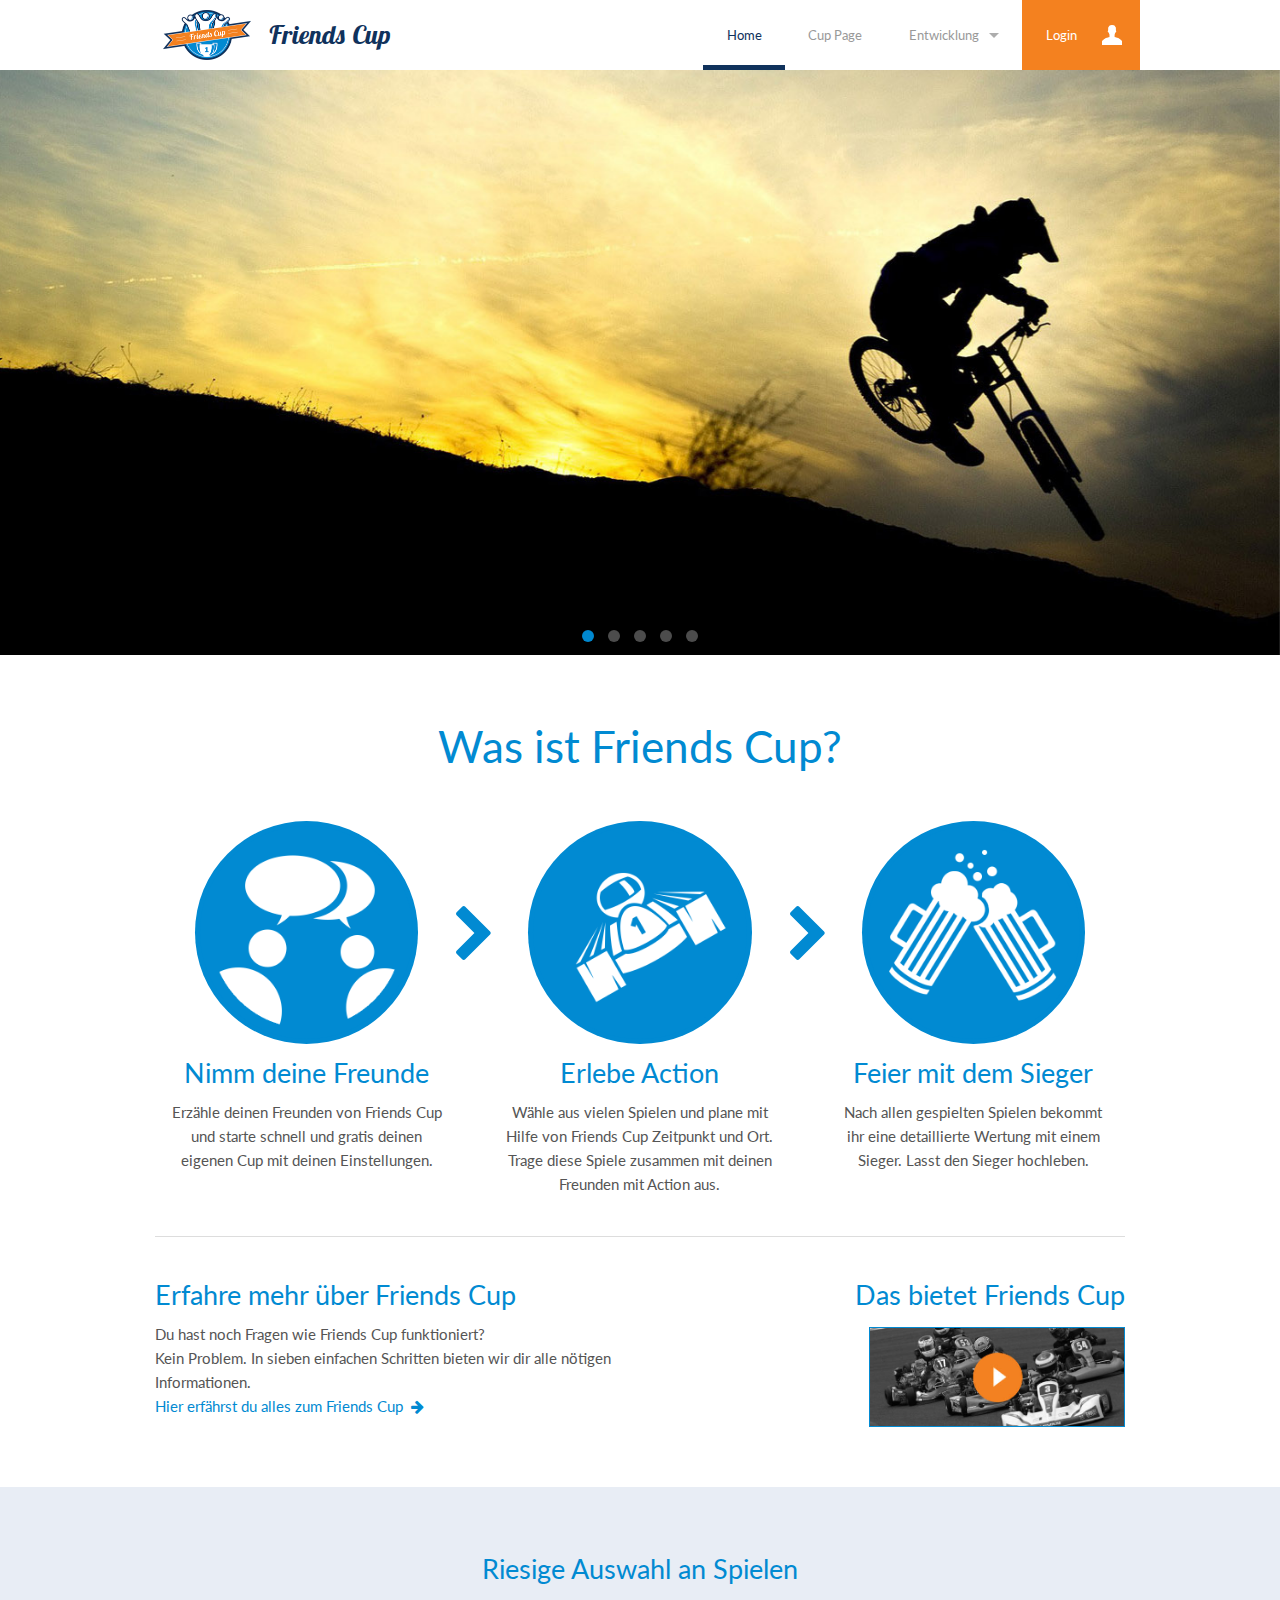
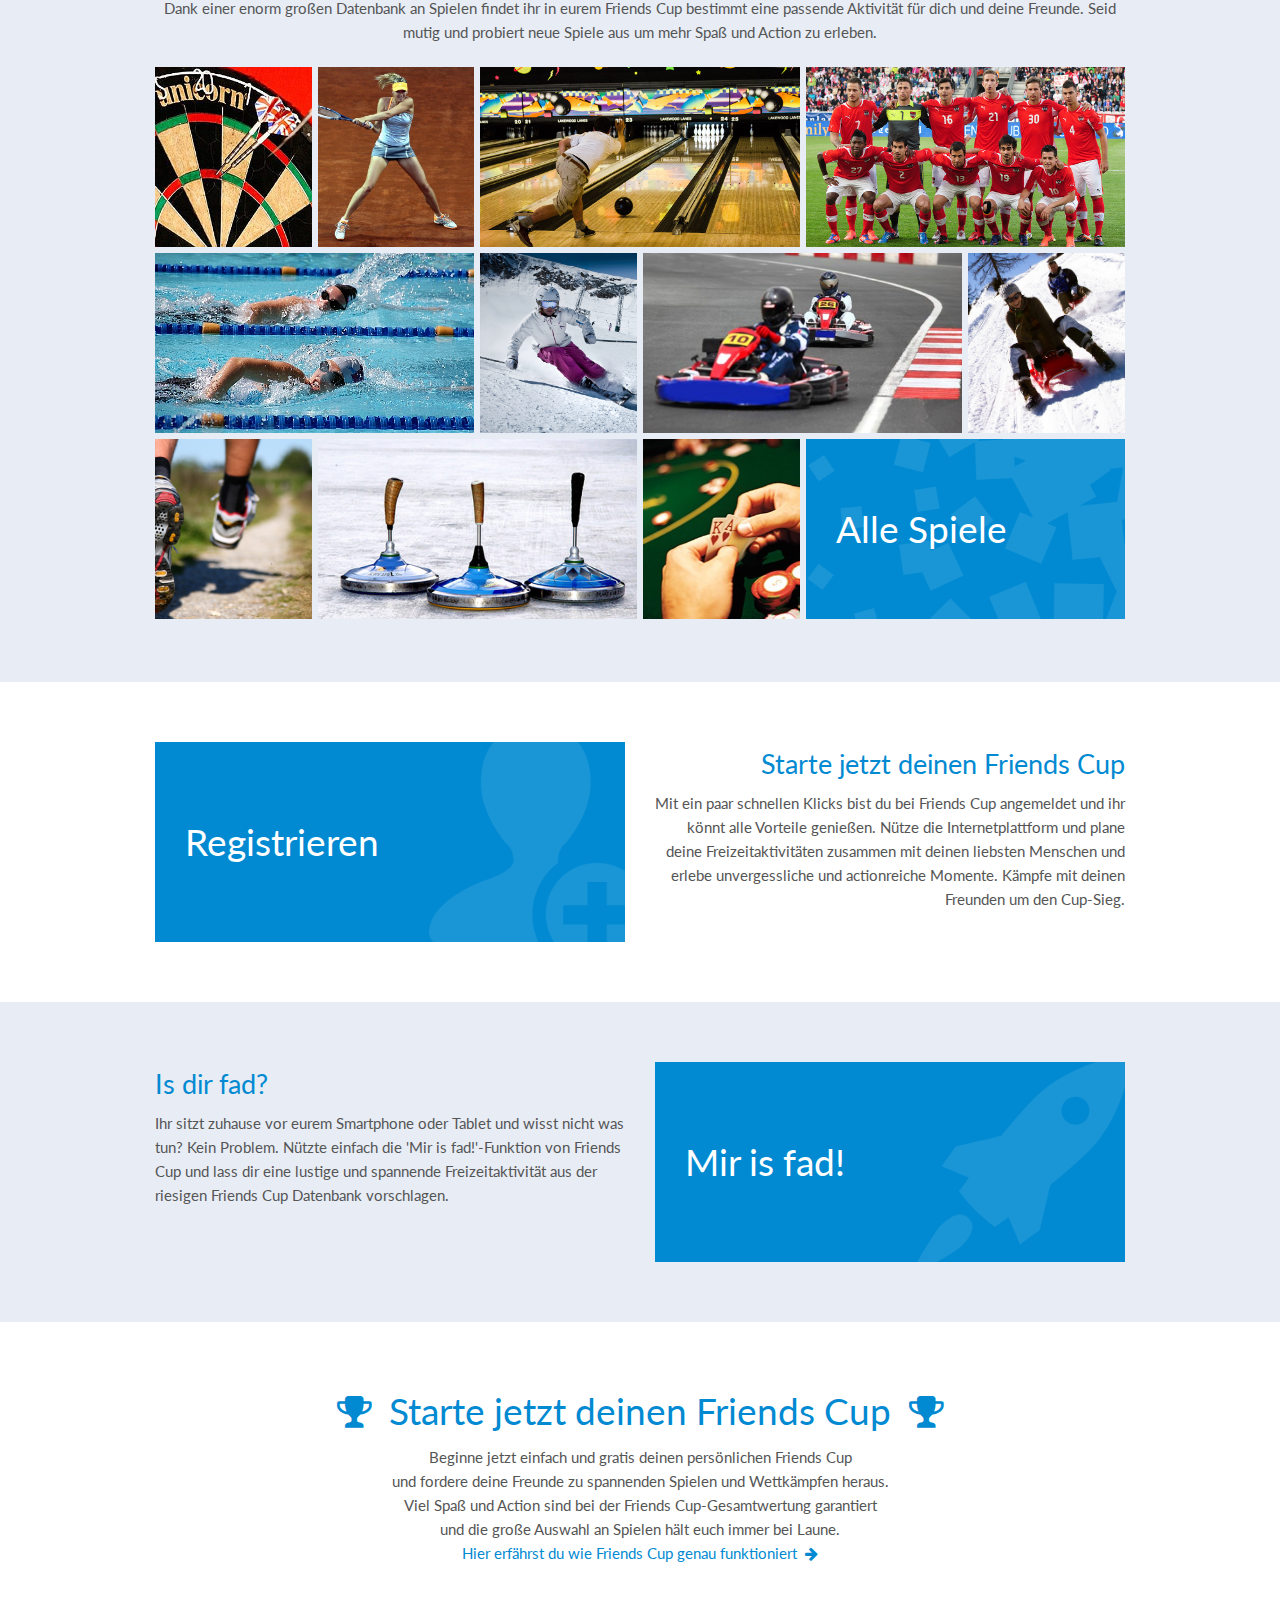
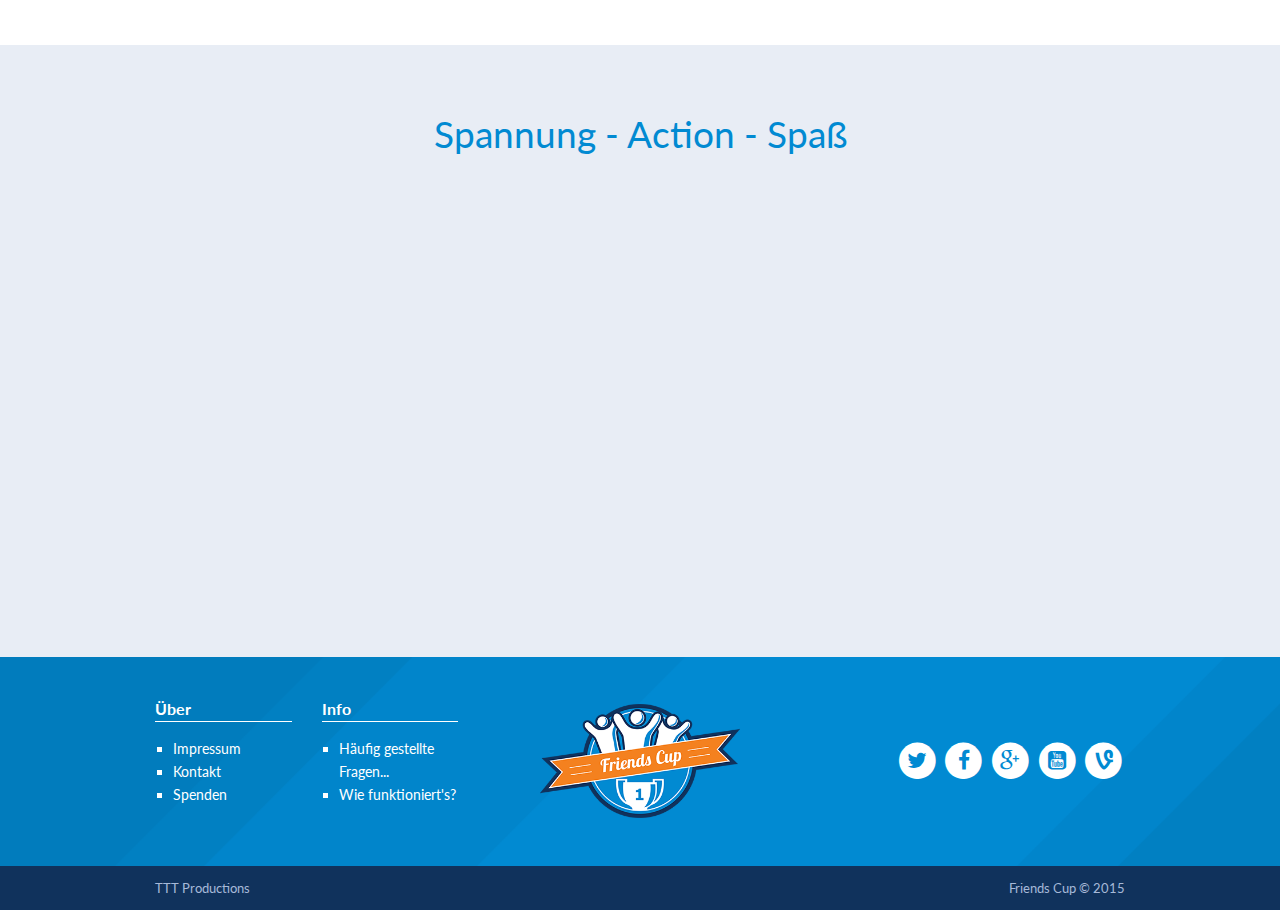
==== commit ad4b299b: "Challenge Detail Content Sections" ====
--- a/Foundation Sass/index.html
+++ b/Foundation Sass/index.html
@@ -5,7 +5,7 @@
     <meta charset="utf-8" />
     <meta name="viewport" content="width=device-width, initial-scale=1.0" />
     <title>Friends Cup</title>
-    <link rel="stylesheet" href="fonts/font-awesome-4.2.0/css/font-awesome.min.css" />
+    <link rel="stylesheet" href="fonts/font-awesome-4.3.0/css/font-awesome.min.css" />
     <link href='http://fonts.googleapis.com/css?family=Lato:400,700,400italic,700italic|Raleway:700,400|Open+Sans:400italic,700italic,400,700|Lobster+Two:400,400italic,700,700italic' rel='stylesheet' type='text/css'>
     <link rel="stylesheet" href="css/app.css" />
     <script src="bower_components/modernizr/modernizr.js"></script>
@@ -44,10 +44,11 @@
                     <li class="has-dropdown">
                         <a href="#">Entwicklung</a>
                         <ul class="dropdown">
+                            <li><a href="how-it-works.html">7 Schritte</a></li>
+                            <li class="divider"></li>
                             <li><a href="all-elements.html">Foundation UI</a></li>
                             <li><label>Tests</label></li>
-                            <li><a href="fonttest.html">Fonts</a></li>
-                            <li><a href="paneltest.html">Panels</a></li>
+                            <li><a href="fonttest.html">Typografie</a></li>
                             <li><a href="formtest.html">Formulare</a></li>
                         </ul>
                     </li>
@@ -79,9 +80,9 @@
         <div class="row">
             <div class="small-12 medium-4 columns explain explain-arrow">
                 <div class="explain-graphic-round">
-                    <a href="paneltest.html"><img src="img/lp-three-steps/lp-icon-01.png" draggable="false"></a>
-                </div>
-                <h3 class="header-primary">Finde deine Freunde</h3>
+                    <a href="how-it-works.html"><img src="img/lp-three-steps/lp-icon-01.png" draggable="false"></a>
+                </div>
+                <h3 class="header-primary">Nimm deine Freunde</h3>
                 <p>
                     Erzähle deinen Freunden von Friends Cup und starte schnell und gratis
                     deinen eigenen Cup mit deinen Einstellungen.
@@ -90,18 +91,18 @@
 
             <div class="small-12 medium-4 columns explain  explain-arrow">
                 <div class="explain-graphic-round">
-                    <a href="paneltest.html"><img src="img/lp-three-steps/lp-icon-02.png" draggable="false"></a>
+                    <a href="how-it-works.html"><img src="img/lp-three-steps/lp-icon-02.png" draggable="false"></a>
                 </div>
                 <h3 class="header-primary">Erlebe Action</h3>
                 <p>
-                    Wähle aus vielen Spiele und plane mit Hilfe von Friends Cup Zeitpunkt
-                    und Ort. Trage diese Spiele zusammen mit den Freunden mit Action aus.
+                    Wähle aus vielen Spielen und plane mit Hilfe von Friends Cup Zeitpunkt
+                    und Ort. Trage diese Spiele zusammen mit deinen Freunden mit Action aus.
                 </p>
             </div>
 
             <div class="small-12 medium-4 columns explain">
                 <div class="explain-graphic-round">
-                    <a href="paneltest.html"><img src="img/lp-three-steps/lp-icon-03.png" draggable="false"></a>
+                    <a href="how-it-works.html"><img src="img/lp-three-steps/lp-icon-03.png" draggable="false"></a>
                 </div>
                 <h3 class="header-primary">Feier mit dem Sieger</h3>
                 <p>
@@ -122,7 +123,7 @@
                 <h3 class="header-primary">Erfahre mehr über Friends Cup</h3>
                 <p>Du hast noch Fragen wie Friends Cup funktioniert?
                     <br>Kein Problem. In sieben einfachen Schritten bieten wir dir alle nötigen Informationen. <br>
-                    <a href="index.html">Hier erfährst du alles zum Friends Cup &nbsp;<i class="fa fa-arrow-right"></i></a>
+                    <a href="how-it-works.html">Hier erfährst du alles zum Friends Cup &nbsp;<i class="fa fa-arrow-right"></i></a>
                 </p>
             </div>
             <div class="small-12 medium-6 columns explain-info">
@@ -332,7 +333,7 @@
                     und fordere deine Freunde zu spannenden Spielen und Wettkämpfen heraus. <br class="hide-for-small-only" />
                     Viel Spaß und Action sind bei der Friends Cup-Gesamtwertung garantiert <br class="hide-for-small-only" />
                     und die große Auswahl an Spielen hält euch immer bei Laune. <br />
-                    <a href="paneltest.html">Hier erfährst du wie Friends Cup genau funktioniert</a>
+                    <a href="how-it-works.html">Hier erfährst du wie Friends Cup genau funktioniert &nbsp;<i class="fa fa-arrow-right"></i></a>
                 </p>
             </div>
         </div>
@@ -403,8 +404,8 @@
             <div class="small-12 medium-2 medium-pull-8 columns">
                 <div class="footer-header">Info</div>
                 <ul class="square footer-links">
-                    <li><a href="paneltest.html">Häufig gestellte Fragen...</a></li>
-                    <li><a href="paneltest.html">Wie funktioniert's?</a></li>
+                    <li><a href="how-it-works.html">Häufig gestellte Fragen...</a></li>
+                    <li><a href="how-it-works.html">Wie funktioniert's?</a></li>
                 </ul>
             </div>
         </div>
--- a/Foundation Sass/css/app.css
+++ b/Foundation Sass/css/app.css
@@ -61,7 +61,7 @@
 /* line 391, ../bower_components/foundation/scss/foundation/components/_global.scss */
 body {
   background: white;
-  color: #333333;
+  color: #555555;
   padding: 0;
   margin: 0;
   font-family: "Lato", Arial, sans-serif;
@@ -6153,7 +6153,7 @@
 /* line 69, ../bower_components/foundation/scss/foundation/components/_tables.scss */
 table caption {
   background: transparent;
-  color: #333333;
+  color: #555555;
   font-size: 1rem;
   font-weight: bold;
 }
@@ -6167,7 +6167,7 @@
   padding: 0.5rem 0.625rem 0.625rem;
   font-size: 1rem;
   font-weight: bold;
-  color: #333333;
+  color: #555555;
 }
 /* line 92, ../bower_components/foundation/scss/foundation/components/_tables.scss */
 table tfoot {
@@ -6179,14 +6179,14 @@
   padding: 0.5rem 0.625rem 0.625rem;
   font-size: 1rem;
   font-weight: bold;
-  color: #333333;
+  color: #555555;
 }
 /* line 107, ../bower_components/foundation/scss/foundation/components/_tables.scss */
 table tr th,
 table tr td {
   padding: 0.5625rem 0.625rem;
   font-size: 1rem;
-  color: #333333;
+  color: #555555;
   text-align: left;
 }
 /* line 115, ../bower_components/foundation/scss/foundation/components/_tables.scss */
@@ -6480,14 +6480,14 @@
 p {
   font-family: inherit;
   font-weight: normal;
-  font-size: 1rem;
+  font-size: 0.9375rem;
   line-height: 1.6;
   margin-bottom: 1.25rem;
   text-rendering: optimizeLegibility;
 }
 /* line 242, ../bower_components/foundation/scss/foundation/components/_type.scss */
 p.lead {
-  font-size: 1.21875rem;
+  font-size: 1.15625rem;
   line-height: 1.6;
 }
 /* line 244, ../bower_components/foundation/scss/foundation/components/_type.scss */
@@ -6602,7 +6602,7 @@
 ul,
 ol,
 dl {
-  font-size: 1rem;
+  font-size: 0.9375rem;
   line-height: 1.6;
   margin-bottom: 1.25rem;
   list-style-position: outside;
@@ -6685,7 +6685,7 @@
 acronym {
   text-transform: uppercase;
   font-size: 90%;
-  color: #333333;
+  color: #555555;
   border-bottom: 1px dotted #dddddd;
   cursor: help;
 }
@@ -7291,7 +7291,7 @@
   height: 34px;
   line-height: 33px;
   padding: 0 48.33333px 0 23.33333px;
-  color: #333333;
+  color: #555555;
   position: relative;
 }
 /* line 129, ../bower_components/foundation/scss/foundation/components/_global.scss */
@@ -7303,12 +7303,12 @@
   top: 50%;
   margin-top: -8px;
   right: 23.33333px;
-  box-shadow: 0 0px 0 1px #333333, 0 7px 0 1px #333333, 0 14px 0 1px #333333;
+  box-shadow: 0 0px 0 1px #555555, 0 7px 0 1px #555555, 0 14px 0 1px #555555;
   width: 16px;
 }
 /* line 162, ../bower_components/foundation/scss/foundation/components/_global.scss */
 .top-bar .toggle-topbar.menu-icon a span:hover:after {
-  box-shadow: 0 0px 0 1px #333333, 0 7px 0 1px #333333, 0 14px 0 1px #333333;
+  box-shadow: 0 0px 0 1px #555555, 0 7px 0 1px #555555, 0 14px 0 1px #555555;
 }
 /* line 258, ../bower_components/foundation/scss/foundation/components/_top-bar.scss */
 .top-bar.expanded {
@@ -8926,6 +8926,356 @@
     display: table-cell !important;
   }
 }
+/* line 12, ../scss/_owl-carousel.scss */
+.owl-carousel {
+  display: none;
+  position: relative;
+  width: 100%;
+  -ms-touch-action: pan-y;
+}
+/* line 18, ../scss/_owl-carousel.scss */
+.owl-carousel .owl-wrapper {
+  display: none;
+  position: relative;
+  -moz-transform: translate3d(0px, 0px, 0px);
+  -webkit-transform: translate3d(0px, 0px, 0px);
+  transform: translate3d(0px, 0px, 0px);
+}
+/* line 24, ../scss/_owl-carousel.scss */
+.owl-carousel .owl-wrapper:after {
+  content: ".";
+  display: block;
+  clear: both;
+  visibility: hidden;
+  line-height: 0;
+  height: 0;
+}
+/* line 34, ../scss/_owl-carousel.scss */
+.owl-carousel .owl-wrapper-outer {
+  overflow: hidden;
+  position: relative;
+  width: 100%;
+}
+/* line 39, ../scss/_owl-carousel.scss */
+.owl-carousel .owl-wrapper-outer.autoHeight {
+  -moz-transition: height 500ms ease-in-out;
+  -o-transition: height 500ms ease-in-out;
+  -webkit-transition: height 500ms ease-in-out;
+  transition: height 500ms ease-in-out;
+}
+/* line 44, ../scss/_owl-carousel.scss */
+.owl-carousel .owl-item {
+  float: left;
+}
+/* line 48, ../scss/_owl-carousel.scss */
+.owl-carousel .owl-page,
+.owl-carousel .owl-buttons div {
+  cursor: pointer;
+}
+/* line 54, ../scss/_owl-carousel.scss */
+.owl-carousel .owl-wrapper,
+.owl-carousel .owl-item {
+  -moz-backface-visibility: hidden;
+  -webkit-backface-visibility: hidden;
+  backface-visibility: hidden;
+  -moz-transform: translate3d(0, 0, 0);
+  -webkit-transform: translate3d(0, 0, 0);
+  transform: translate3d(0, 0, 0);
+}
+
+/* line 61, ../scss/_owl-carousel.scss */
+.owl-controls {
+  -moz-user-select: -moz-none;
+  -ms-user-select: none;
+  -webkit-user-select: none;
+  user-select: none;
+  -webkit-tap-highlight-color: transparent;
+}
+
+/* line 67, ../scss/_owl-carousel.scss */
+.grabbing {
+  cursor: url(../img/owl-slider/grabbing.png) 8 8, move;
+}
+
+/* line 80, ../scss/_owl-carousel.scss */
+.owl-theme .owl-controls {
+  margin-top: 0.625rem;
+  text-align: center;
+}
+/* line 85, ../scss/_owl-carousel.scss */
+.owl-theme .owl-controls .owl-buttons div {
+  color: #FFF;
+  display: inline-block;
+  zoom: 1;
+  *display: inline;
+  margin: 0.3125rem;
+  padding: 0.1875rem 0.625rem;
+  font-size: 0.75rem;
+  -moz-border-radius: 30px;
+  -webkit-border-radius: 30px;
+  border-radius: 30px;
+  background: #018ad2;
+}
+/* line 100, ../scss/_owl-carousel.scss */
+.owl-theme .owl-controls.clickable .owl-buttons div:hover {
+  text-decoration: none;
+}
+/* line 106, ../scss/_owl-carousel.scss */
+.owl-theme .owl-controls .owl-page {
+  display: inline-block;
+  zoom: 1;
+  *display: inline;
+}
+/* line 111, ../scss/_owl-carousel.scss */
+.owl-theme .owl-controls .owl-page span {
+  display: block;
+  width: 0.75rem;
+  height: 0.75rem;
+  margin: 0.3125rem 0.4375rem;
+  -moz-border-radius: 50%;
+  -webkit-border-radius: 50%;
+  border-radius: 50%;
+  background: #018ad2;
+}
+/* line 122, ../scss/_owl-carousel.scss */
+.owl-theme .owl-controls .owl-page span.owl-numbers {
+  height: auto;
+  width: auto;
+  color: #FFF;
+  padding: 0.125rem 0.625rem;
+  font-size: 0.75rem;
+  -moz-border-radius: 30px;
+  -webkit-border-radius: 30px;
+  border-radius: 30px;
+}
+
+/* line 140, ../scss/_owl-carousel.scss */
+.owl-item.loading {
+  min-height: 9.375rem;
+  background: url(../img/owl-slider/AjaxLoader.gif) no-repeat center center;
+}
+
+/* Preload images */
+/* line 9, ../scss/_lightbox.scss */
+body:after {
+  content: url(../img/lightbox/close.png) url(../img/lightbox/loading.gif) url(../img/lightbox/prev.png) url(../img/lightbox/next.png);
+  display: none;
+}
+
+/* line 14, ../scss/_lightbox.scss */
+.lightboxOverlay {
+  position: absolute;
+  top: 0;
+  left: 0;
+  z-index: 9999;
+  background-color: black;
+  filter: progid:DXImageTransform.Microsoft.Alpha(Opacity=80);
+  opacity: 0.8;
+  display: none;
+}
+
+/* line 25, ../scss/_lightbox.scss */
+.lightbox {
+  position: absolute;
+  left: 0;
+  width: 100%;
+  z-index: 10000;
+  text-align: center;
+  line-height: 0;
+  font-weight: normal;
+}
+
+/* line 35, ../scss/_lightbox.scss */
+.lightbox .lb-image {
+  display: block;
+  height: auto;
+  max-width: inherit;
+}
+
+/* line 41, ../scss/_lightbox.scss */
+.lightbox a img {
+  border: none;
+}
+
+/* line 45, ../scss/_lightbox.scss */
+.lb-outerContainer {
+  position: relative;
+  background-color: white;
+  *zoom: 1;
+  width: 250px;
+  height: 250px;
+  margin: 0 auto;
+}
+
+/* line 54, ../scss/_lightbox.scss */
+.lb-outerContainer:after {
+  content: "";
+  display: table;
+  clear: both;
+}
+
+/* line 60, ../scss/_lightbox.scss */
+.lb-container {
+  padding: 4px;
+}
+
+/* line 64, ../scss/_lightbox.scss */
+.lb-loader {
+  position: absolute;
+  top: 43%;
+  left: 0;
+  height: 25%;
+  width: 100%;
+  text-align: center;
+  line-height: 0;
+}
+
+/* line 74, ../scss/_lightbox.scss */
+.lb-cancel {
+  display: block;
+  width: 32px;
+  height: 32px;
+  margin: 0 auto;
+  background: url(../img/lightbox/loading.gif) no-repeat;
+}
+
+/* line 82, ../scss/_lightbox.scss */
+.lb-nav {
+  position: absolute;
+  top: 0;
+  left: 0;
+  height: 100%;
+  width: 100%;
+  z-index: 10;
+}
+
+/* line 91, ../scss/_lightbox.scss */
+.lb-container > .nav {
+  left: 0;
+}
+
+/* line 95, ../scss/_lightbox.scss */
+.lb-nav a {
+  outline: none;
+  background-image: url("[data-uri]");
+}
+
+/* line 100, ../scss/_lightbox.scss */
+.lb-prev, .lb-next {
+  height: 100%;
+  cursor: pointer;
+  display: block;
+}
+
+/* line 106, ../scss/_lightbox.scss */
+.lb-nav a.lb-prev {
+  width: 34%;
+  left: 0;
+  float: left;
+  background: url(../img/lightbox/prev.png) left 48% no-repeat;
+  filter: progid:DXImageTransform.Microsoft.Alpha(Opacity=0);
+  opacity: 0;
+  -webkit-transition: opacity 0.6s;
+  -moz-transition: opacity 0.6s;
+  -o-transition: opacity 0.6s;
+  transition: opacity 0.6s;
+}
+
+/* line 119, ../scss/_lightbox.scss */
+.lb-nav a.lb-prev:hover {
+  filter: progid:DXImageTransform.Microsoft.Alpha(Opacity=100);
+  opacity: 1;
+}
+
+/* line 124, ../scss/_lightbox.scss */
+.lb-nav a.lb-next {
+  width: 64%;
+  right: 0;
+  float: right;
+  background: url(../img/lightbox/next.png) right 48% no-repeat;
+  filter: progid:DXImageTransform.Microsoft.Alpha(Opacity=0);
+  opacity: 0;
+  -webkit-transition: opacity 0.6s;
+  -moz-transition: opacity 0.6s;
+  -o-transition: opacity 0.6s;
+  transition: opacity 0.6s;
+}
+
+/* line 137, ../scss/_lightbox.scss */
+.lb-nav a.lb-next:hover {
+  filter: progid:DXImageTransform.Microsoft.Alpha(Opacity=100);
+  opacity: 1;
+}
+
+/* line 142, ../scss/_lightbox.scss */
+.lb-dataContainer {
+  margin: 0 auto;
+  padding-top: 5px;
+  *zoom: 1;
+  width: 100%;
+}
+
+/* line 149, ../scss/_lightbox.scss */
+.lb-dataContainer:after {
+  content: "";
+  display: table;
+  clear: both;
+}
+
+/* line 155, ../scss/_lightbox.scss */
+.lb-data {
+  padding: 0 4px;
+  color: #ccc;
+}
+
+/* line 160, ../scss/_lightbox.scss */
+.lb-data .lb-details {
+  width: 85%;
+  float: left;
+  text-align: left;
+  line-height: 1.1em;
+}
+
+/* line 167, ../scss/_lightbox.scss */
+.lb-data .lb-caption {
+  font-size: 13px;
+  font-weight: bold;
+  line-height: 1em;
+}
+
+/* line 173, ../scss/_lightbox.scss */
+.lb-data .lb-number {
+  display: block;
+  clear: left;
+  padding-bottom: 1em;
+  font-size: 12px;
+  color: #999999;
+}
+
+/* line 181, ../scss/_lightbox.scss */
+.lb-data .lb-close {
+  display: block;
+  float: right;
+  width: 30px;
+  height: 30px;
+  background: url(../img/lightbox/close.png) top right no-repeat;
+  text-align: right;
+  outline: none;
+  filter: progid:DXImageTransform.Microsoft.Alpha(Opacity=70);
+  opacity: 0.7;
+  -webkit-transition: opacity 0.2s;
+  -moz-transition: opacity 0.2s;
+  -o-transition: opacity 0.2s;
+  transition: opacity 0.2s;
+}
+
+/* line 197, ../scss/_lightbox.scss */
+.lb-data .lb-close:hover {
+  cursor: pointer;
+  filter: progid:DXImageTransform.Microsoft.Alpha(Opacity=100);
+  opacity: 1;
+}
+
 @media only screen and (max-width: 47.5em) {
   /* line 8, ../scss/_styles.scss */
   .hide-for-mobile-nav-only {
@@ -8986,7 +9336,7 @@
 @media only screen and (max-width: 47.5em) {
   /* line 72, ../scss/_styles.scss */
   .top-bar-section ul li > a {
-    color: #333;
+    color: #555555;
   }
 
   /* line 78, ../scss/_styles.scss */
@@ -9577,25 +9927,34 @@
     padding: 1.25rem 0 0 0;
   }
 }
-/* line 29, ../scss/_fc-content-sections.scss */
-.fccs-header h3 {
+/* line 28, ../scss/_fc-content-sections.scss */
+.fccs-header {
   font-weight: bold;
   border-bottom: 1px solid #bbb;
   padding: 0 0 0.1875rem 0;
   margin: 0 0 2.5rem 0;
-  color: #333333;
+  color: #555555;
   -moz-transition: color 0.2s ease;
   -o-transition: color 0.2s ease;
   -webkit-transition: color 0.2s ease;
   transition: color 0.2s ease;
 }
-/* line 37, ../scss/_fc-content-sections.scss */
-.fccs-header h3:hover {
+/* line 36, ../scss/_fc-content-sections.scss */
+.fccs-header:hover {
   color: #018ad2;
 }
 
+/* line 41, ../scss/_fc-content-sections.scss */
+.fccs-header-nolink {
+  font-weight: bold;
+  border-bottom: 1px solid #bbb;
+  padding: 0 0 0.1875rem 0;
+  margin: 0 0 2.5rem 0;
+  color: #555555;
+}
+
 @media only screen {
-  /* line 49, ../scss/_fc-content-sections.scss */
+  /* line 55, ../scss/_fc-content-sections.scss */
   .fccs-modal {
     display: none;
     max-width: none;
@@ -9608,35 +9967,35 @@
   }
 }
 @media only screen and (min-width: 40.063em) {
-  /* line 60, ../scss/_fc-content-sections.scss */
+  /* line 66, ../scss/_fc-content-sections.scss */
   .fccs-modal {
     background-color: #fff;
   }
 }
-/* line 174, ../scss/_fc-content-sections.scss */
+/* line 180, ../scss/_fc-content-sections.scss */
 .fccs-ch-compressed {
   position: relative;
   overflow: hidden;
 }
-/* line 78, ../scss/_fc-content-sections.scss */
+/* line 84, ../scss/_fc-content-sections.scss */
 .fccs-ch-compressed .fccs-ch-active {
   position: relative;
   width: 10.625rem;
 }
-/* line 83, ../scss/_fc-content-sections.scss */
+/* line 89, ../scss/_fc-content-sections.scss */
 .fccs-ch-compressed .fccs-ch-active a .fccs-ch-active-color-holder {
   background-color: #f4811f;
   height: 13.4375rem;
   position: relative;
 }
-/* line 88, ../scss/_fc-content-sections.scss */
+/* line 94, ../scss/_fc-content-sections.scss */
 .fccs-ch-compressed .fccs-ch-active a .fccs-ch-active-color-holder .fccs-ch-icon {
   position: absolute;
   right: 0;
   width: 1.875rem;
   text-align: center;
 }
-/* line 95, ../scss/_fc-content-sections.scss */
+/* line 101, ../scss/_fc-content-sections.scss */
 .fccs-ch-compressed .fccs-ch-active a .fccs-ch-active-color-holder .fccs-ch-name {
   color: #fff;
   margin: 0;
@@ -9647,13 +10006,13 @@
   text-overflow: ellipsis;
   position: relative;
 }
-/* line 106, ../scss/_fc-content-sections.scss */
+/* line 112, ../scss/_fc-content-sections.scss */
 .fccs-ch-compressed .fccs-ch-active a .fccs-ch-active-color-holder .fccs-ch-image {
   height: 10.625rem;
   width: 10.625rem;
   overflow: hidden;
 }
-/* line 111, ../scss/_fc-content-sections.scss */
+/* line 117, ../scss/_fc-content-sections.scss */
 .fccs-ch-compressed .fccs-ch-active a .fccs-ch-active-color-holder .fccs-ch-image > img {
   height: inherit;
   width: inherit;
@@ -9662,7 +10021,7 @@
   -webkit-transition: -webkit-transform 0.2s ease;
   transition: transform 0.2s ease;
 }
-/* line 118, ../scss/_fc-content-sections.scss */
+/* line 124, ../scss/_fc-content-sections.scss */
 .fccs-ch-compressed .fccs-ch-active a .fccs-ch-active-color-holder .fccs-ch-winner {
   position: absolute;
   bottom: 0.9375rem;
@@ -9677,7 +10036,7 @@
   white-space: nowrap;
   text-overflow: ellipsis;
 }
-/* line 133, ../scss/_fc-content-sections.scss */
+/* line 139, ../scss/_fc-content-sections.scss */
 .fccs-ch-compressed .fccs-ch-active a .fccs-ch-active-color-holder:after {
   content: "";
   display: block;
@@ -9689,21 +10048,21 @@
   border: 0.9375rem solid transparent;
   border-top: 0.9375rem solid #f4811f;
 }
-/* line 147, ../scss/_fc-content-sections.scss */
+/* line 153, ../scss/_fc-content-sections.scss */
 .fccs-ch-compressed .fccs-ch-active a .fccs-ch-date {
   font-weight: bold;
   text-align: center;
   padding-top: 1.25rem;
-  color: #333333;
-}
-/* line 155, ../scss/_fc-content-sections.scss */
+  color: #555555;
+}
+/* line 161, ../scss/_fc-content-sections.scss */
 .fccs-ch-compressed .fccs-ch-active a:hover .fccs-ch-active-color-holder .fccs-ch-image > img {
   -moz-transform: scale(1.1);
   -ms-transform: scale(1.1);
   -webkit-transform: scale(1.1);
   transform: scale(1.1);
 }
-/* line 161, ../scss/_fc-content-sections.scss */
+/* line 167, ../scss/_fc-content-sections.scss */
 .fccs-ch-compressed .fccs-ch-active:before {
   content: "";
   display: block;
@@ -9714,36 +10073,36 @@
   height: 0.9375rem;
   background-color: #ccc;
 }
-/* line 180, ../scss/_fc-content-sections.scss */
+/* line 186, ../scss/_fc-content-sections.scss */
 .fccs-ch-compressed .fccs-ch-active {
   margin: 0 auto;
 }
-/* line 184, ../scss/_fc-content-sections.scss */
+/* line 190, ../scss/_fc-content-sections.scss */
 .fccs-ch-compressed .fccs-ch-left-container {
   position: absolute;
   top: 0;
   right: 50%;
   margin-right: 5.3125rem;
 }
-/* line 78, ../scss/_fc-content-sections.scss */
+/* line 84, ../scss/_fc-content-sections.scss */
 .fccs-ch-compressed .fccs-ch-left-container .fccs-ch-finished {
   position: relative;
   width: 10.625rem;
 }
-/* line 83, ../scss/_fc-content-sections.scss */
+/* line 89, ../scss/_fc-content-sections.scss */
 .fccs-ch-compressed .fccs-ch-left-container .fccs-ch-finished a .fccs-ch-finished-color-holder {
   background-color: #018ad2;
   height: 13.4375rem;
   position: relative;
 }
-/* line 88, ../scss/_fc-content-sections.scss */
+/* line 94, ../scss/_fc-content-sections.scss */
 .fccs-ch-compressed .fccs-ch-left-container .fccs-ch-finished a .fccs-ch-finished-color-holder .fccs-ch-icon {
   position: absolute;
   right: 0;
   width: 1.875rem;
   text-align: center;
 }
-/* line 95, ../scss/_fc-content-sections.scss */
+/* line 101, ../scss/_fc-content-sections.scss */
 .fccs-ch-compressed .fccs-ch-left-container .fccs-ch-finished a .fccs-ch-finished-color-holder .fccs-ch-name {
   color: #fff;
   margin: 0;
@@ -9754,13 +10113,13 @@
   text-overflow: ellipsis;
   position: relative;
 }
-/* line 106, ../scss/_fc-content-sections.scss */
+/* line 112, ../scss/_fc-content-sections.scss */
 .fccs-ch-compressed .fccs-ch-left-container .fccs-ch-finished a .fccs-ch-finished-color-holder .fccs-ch-image {
   height: 10.625rem;
   width: 10.625rem;
   overflow: hidden;
 }
-/* line 111, ../scss/_fc-content-sections.scss */
+/* line 117, ../scss/_fc-content-sections.scss */
 .fccs-ch-compressed .fccs-ch-left-container .fccs-ch-finished a .fccs-ch-finished-color-holder .fccs-ch-image > img {
   height: inherit;
   width: inherit;
@@ -9769,7 +10128,7 @@
   -webkit-transition: -webkit-transform 0.2s ease;
   transition: transform 0.2s ease;
 }
-/* line 118, ../scss/_fc-content-sections.scss */
+/* line 124, ../scss/_fc-content-sections.scss */
 .fccs-ch-compressed .fccs-ch-left-container .fccs-ch-finished a .fccs-ch-finished-color-holder .fccs-ch-winner {
   position: absolute;
   bottom: 0.9375rem;
@@ -9784,7 +10143,7 @@
   white-space: nowrap;
   text-overflow: ellipsis;
 }
-/* line 133, ../scss/_fc-content-sections.scss */
+/* line 139, ../scss/_fc-content-sections.scss */
 .fccs-ch-compressed .fccs-ch-left-container .fccs-ch-finished a .fccs-ch-finished-color-holder:after {
   content: "";
   display: block;
@@ -9796,21 +10155,21 @@
   border: 0.9375rem solid transparent;
   border-top: 0.9375rem solid #018ad2;
 }
-/* line 147, ../scss/_fc-content-sections.scss */
+/* line 153, ../scss/_fc-content-sections.scss */
 .fccs-ch-compressed .fccs-ch-left-container .fccs-ch-finished a .fccs-ch-date {
   font-weight: bold;
   text-align: center;
   padding-top: 1.25rem;
-  color: #333333;
-}
-/* line 155, ../scss/_fc-content-sections.scss */
+  color: #555555;
+}
+/* line 161, ../scss/_fc-content-sections.scss */
 .fccs-ch-compressed .fccs-ch-left-container .fccs-ch-finished a:hover .fccs-ch-finished-color-holder .fccs-ch-image > img {
   -moz-transform: scale(1.1);
   -ms-transform: scale(1.1);
   -webkit-transform: scale(1.1);
   transform: scale(1.1);
 }
-/* line 161, ../scss/_fc-content-sections.scss */
+/* line 167, ../scss/_fc-content-sections.scss */
 .fccs-ch-compressed .fccs-ch-left-container .fccs-ch-finished:before {
   content: "";
   display: block;
@@ -9821,37 +10180,37 @@
   height: 0.9375rem;
   background-color: #ccc;
 }
-/* line 192, ../scss/_fc-content-sections.scss */
+/* line 198, ../scss/_fc-content-sections.scss */
 .fccs-ch-compressed .fccs-ch-left-container .fccs-ch-finished {
   float: left;
   margin-right: 1.875rem;
 }
-/* line 198, ../scss/_fc-content-sections.scss */
+/* line 204, ../scss/_fc-content-sections.scss */
 .fccs-ch-compressed .fccs-ch-right-container {
   position: absolute;
   top: 0;
   left: 50%;
   margin-left: 5.3125rem;
 }
-/* line 78, ../scss/_fc-content-sections.scss */
+/* line 84, ../scss/_fc-content-sections.scss */
 .fccs-ch-compressed .fccs-ch-right-container .fccs-ch-queued {
   position: relative;
   width: 10.625rem;
 }
-/* line 83, ../scss/_fc-content-sections.scss */
+/* line 89, ../scss/_fc-content-sections.scss */
 .fccs-ch-compressed .fccs-ch-right-container .fccs-ch-queued a .fccs-ch-queued-color-holder {
   background-color: #333333;
   height: 13.4375rem;
   position: relative;
 }
-/* line 88, ../scss/_fc-content-sections.scss */
+/* line 94, ../scss/_fc-content-sections.scss */
 .fccs-ch-compressed .fccs-ch-right-container .fccs-ch-queued a .fccs-ch-queued-color-holder .fccs-ch-icon {
   position: absolute;
   right: 0;
   width: 1.875rem;
   text-align: center;
 }
-/* line 95, ../scss/_fc-content-sections.scss */
+/* line 101, ../scss/_fc-content-sections.scss */
 .fccs-ch-compressed .fccs-ch-right-container .fccs-ch-queued a .fccs-ch-queued-color-holder .fccs-ch-name {
   color: #fff;
   margin: 0;
@@ -9862,13 +10221,13 @@
   text-overflow: ellipsis;
   position: relative;
 }
-/* line 106, ../scss/_fc-content-sections.scss */
+/* line 112, ../scss/_fc-content-sections.scss */
 .fccs-ch-compressed .fccs-ch-right-container .fccs-ch-queued a .fccs-ch-queued-color-holder .fccs-ch-image {
   height: 10.625rem;
   width: 10.625rem;
   overflow: hidden;
 }
-/* line 111, ../scss/_fc-content-sections.scss */
+/* line 117, ../scss/_fc-content-sections.scss */
 .fccs-ch-compressed .fccs-ch-right-container .fccs-ch-queued a .fccs-ch-queued-color-holder .fccs-ch-image > img {
   height: inherit;
   width: inherit;
@@ -9877,7 +10236,7 @@
   -webkit-transition: -webkit-transform 0.2s ease;
   transition: transform 0.2s ease;
 }
-/* line 118, ../scss/_fc-content-sections.scss */
+/* line 124, ../scss/_fc-content-sections.scss */
 .fccs-ch-compressed .fccs-ch-right-container .fccs-ch-queued a .fccs-ch-queued-color-holder .fccs-ch-winner {
   position: absolute;
   bottom: 0.9375rem;
@@ -9892,7 +10251,7 @@
   white-space: nowrap;
   text-overflow: ellipsis;
 }
-/* line 133, ../scss/_fc-content-sections.scss */
+/* line 139, ../scss/_fc-content-sections.scss */
 .fccs-ch-compressed .fccs-ch-right-container .fccs-ch-queued a .fccs-ch-queued-color-holder:after {
   content: "";
   display: block;
@@ -9904,21 +10263,21 @@
   border: 0.9375rem solid transparent;
   border-top: 0.9375rem solid #333333;
 }
-/* line 147, ../scss/_fc-content-sections.scss */
+/* line 153, ../scss/_fc-content-sections.scss */
 .fccs-ch-compressed .fccs-ch-right-container .fccs-ch-queued a .fccs-ch-date {
   font-weight: bold;
   text-align: center;
   padding-top: 1.25rem;
-  color: #333333;
-}
-/* line 155, ../scss/_fc-content-sections.scss */
+  color: #555555;
+}
+/* line 161, ../scss/_fc-content-sections.scss */
 .fccs-ch-compressed .fccs-ch-right-container .fccs-ch-queued a:hover .fccs-ch-queued-color-holder .fccs-ch-image > img {
   -moz-transform: scale(1.1);
   -ms-transform: scale(1.1);
   -webkit-transform: scale(1.1);
   transform: scale(1.1);
 }
-/* line 161, ../scss/_fc-content-sections.scss */
+/* line 167, ../scss/_fc-content-sections.scss */
 .fccs-ch-compressed .fccs-ch-right-container .fccs-ch-queued:before {
   content: "";
   display: block;
@@ -9929,38 +10288,38 @@
   height: 0.9375rem;
   background-color: #ccc;
 }
-/* line 206, ../scss/_fc-content-sections.scss */
+/* line 212, ../scss/_fc-content-sections.scss */
 .fccs-ch-compressed .fccs-ch-right-container .fccs-ch-queued {
   float: left;
   margin-left: 1.875rem;
 }
 
-/* line 213, ../scss/_fc-content-sections.scss */
+/* line 219, ../scss/_fc-content-sections.scss */
 .fccs-ch-expanded {
   overflow: hidden;
   overflow-x: auto;
   white-space: nowrap;
   padding-bottom: 1.25rem;
 }
-/* line 78, ../scss/_fc-content-sections.scss */
+/* line 84, ../scss/_fc-content-sections.scss */
 .fccs-ch-expanded .fccs-ch-active {
   position: relative;
   width: 10.625rem;
 }
-/* line 83, ../scss/_fc-content-sections.scss */
+/* line 89, ../scss/_fc-content-sections.scss */
 .fccs-ch-expanded .fccs-ch-active a .fccs-ch-active-color-holder {
   background-color: #f4811f;
   height: 13.4375rem;
   position: relative;
 }
-/* line 88, ../scss/_fc-content-sections.scss */
+/* line 94, ../scss/_fc-content-sections.scss */
 .fccs-ch-expanded .fccs-ch-active a .fccs-ch-active-color-holder .fccs-ch-icon {
   position: absolute;
   right: 0;
   width: 1.875rem;
   text-align: center;
 }
-/* line 95, ../scss/_fc-content-sections.scss */
+/* line 101, ../scss/_fc-content-sections.scss */
 .fccs-ch-expanded .fccs-ch-active a .fccs-ch-active-color-holder .fccs-ch-name {
   color: #fff;
   margin: 0;
@@ -9971,13 +10330,13 @@
   text-overflow: ellipsis;
   position: relative;
 }
-/* line 106, ../scss/_fc-content-sections.scss */
+/* line 112, ../scss/_fc-content-sections.scss */
 .fccs-ch-expanded .fccs-ch-active a .fccs-ch-active-color-holder .fccs-ch-image {
   height: 10.625rem;
   width: 10.625rem;
   overflow: hidden;
 }
-/* line 111, ../scss/_fc-content-sections.scss */
+/* line 117, ../scss/_fc-content-sections.scss */
 .fccs-ch-expanded .fccs-ch-active a .fccs-ch-active-color-holder .fccs-ch-image > img {
   height: inherit;
   width: inherit;
@@ -9986,7 +10345,7 @@
   -webkit-transition: -webkit-transform 0.2s ease;
   transition: transform 0.2s ease;
 }
-/* line 118, ../scss/_fc-content-sections.scss */
+/* line 124, ../scss/_fc-content-sections.scss */
 .fccs-ch-expanded .fccs-ch-active a .fccs-ch-active-color-holder .fccs-ch-winner {
   position: absolute;
   bottom: 0.9375rem;
@@ -10001,7 +10360,7 @@
   white-space: nowrap;
   text-overflow: ellipsis;
 }
-/* line 133, ../scss/_fc-content-sections.scss */
+/* line 139, ../scss/_fc-content-sections.scss */
 .fccs-ch-expanded .fccs-ch-active a .fccs-ch-active-color-holder:after {
   content: "";
   display: block;
@@ -10013,21 +10372,21 @@
   border: 0.9375rem solid transparent;
   border-top: 0.9375rem solid #f4811f;
 }
-/* line 147, ../scss/_fc-content-sections.scss */
+/* line 153, ../scss/_fc-content-sections.scss */
 .fccs-ch-expanded .fccs-ch-active a .fccs-ch-date {
   font-weight: bold;
   text-align: center;
   padding-top: 1.25rem;
-  color: #333333;
-}
-/* line 155, ../scss/_fc-content-sections.scss */
+  color: #555555;
+}
+/* line 161, ../scss/_fc-content-sections.scss */
 .fccs-ch-expanded .fccs-ch-active a:hover .fccs-ch-active-color-holder .fccs-ch-image > img {
   -moz-transform: scale(1.1);
   -ms-transform: scale(1.1);
   -webkit-transform: scale(1.1);
   transform: scale(1.1);
 }
-/* line 161, ../scss/_fc-content-sections.scss */
+/* line 167, ../scss/_fc-content-sections.scss */
 .fccs-ch-expanded .fccs-ch-active:before {
   content: "";
   display: block;
@@ -10038,25 +10397,25 @@
   height: 0.9375rem;
   background-color: #ccc;
 }
-/* line 78, ../scss/_fc-content-sections.scss */
+/* line 84, ../scss/_fc-content-sections.scss */
 .fccs-ch-expanded .fccs-ch-finished {
   position: relative;
   width: 10.625rem;
 }
-/* line 83, ../scss/_fc-content-sections.scss */
+/* line 89, ../scss/_fc-content-sections.scss */
 .fccs-ch-expanded .fccs-ch-finished a .fccs-ch-finished-color-holder {
   background-color: #018ad2;
   height: 13.4375rem;
   position: relative;
 }
-/* line 88, ../scss/_fc-content-sections.scss */
+/* line 94, ../scss/_fc-content-sections.scss */
 .fccs-ch-expanded .fccs-ch-finished a .fccs-ch-finished-color-holder .fccs-ch-icon {
   position: absolute;
   right: 0;
   width: 1.875rem;
   text-align: center;
 }
-/* line 95, ../scss/_fc-content-sections.scss */
+/* line 101, ../scss/_fc-content-sections.scss */
 .fccs-ch-expanded .fccs-ch-finished a .fccs-ch-finished-color-holder .fccs-ch-name {
   color: #fff;
   margin: 0;
@@ -10067,13 +10426,13 @@
   text-overflow: ellipsis;
   position: relative;
 }
-/* line 106, ../scss/_fc-content-sections.scss */
+/* line 112, ../scss/_fc-content-sections.scss */
 .fccs-ch-expanded .fccs-ch-finished a .fccs-ch-finished-color-holder .fccs-ch-image {
   height: 10.625rem;
   width: 10.625rem;
   overflow: hidden;
 }
-/* line 111, ../scss/_fc-content-sections.scss */
+/* line 117, ../scss/_fc-content-sections.scss */
 .fccs-ch-expanded .fccs-ch-finished a .fccs-ch-finished-color-holder .fccs-ch-image > img {
   height: inherit;
   width: inherit;
@@ -10082,7 +10441,7 @@
   -webkit-transition: -webkit-transform 0.2s ease;
   transition: transform 0.2s ease;
 }
-/* line 118, ../scss/_fc-content-sections.scss */
+/* line 124, ../scss/_fc-content-sections.scss */
 .fccs-ch-expanded .fccs-ch-finished a .fccs-ch-finished-color-holder .fccs-ch-winner {
   position: absolute;
   bottom: 0.9375rem;
@@ -10097,7 +10456,7 @@
   white-space: nowrap;
   text-overflow: ellipsis;
 }
-/* line 133, ../scss/_fc-content-sections.scss */
+/* line 139, ../scss/_fc-content-sections.scss */
 .fccs-ch-expanded .fccs-ch-finished a .fccs-ch-finished-color-holder:after {
   content: "";
   display: block;
@@ -10109,21 +10468,21 @@
   border: 0.9375rem solid transparent;
   border-top: 0.9375rem solid #018ad2;
 }
-/* line 147, ../scss/_fc-content-sections.scss */
+/* line 153, ../scss/_fc-content-sections.scss */
 .fccs-ch-expanded .fccs-ch-finished a .fccs-ch-date {
   font-weight: bold;
   text-align: center;
   padding-top: 1.25rem;
-  color: #333333;
-}
-/* line 155, ../scss/_fc-content-sections.scss */
+  color: #555555;
+}
+/* line 161, ../scss/_fc-content-sections.scss */
 .fccs-ch-expanded .fccs-ch-finished a:hover .fccs-ch-finished-color-holder .fccs-ch-image > img {
   -moz-transform: scale(1.1);
   -ms-transform: scale(1.1);
   -webkit-transform: scale(1.1);
   transform: scale(1.1);
 }
-/* line 161, ../scss/_fc-content-sections.scss */
+/* line 167, ../scss/_fc-content-sections.scss */
 .fccs-ch-expanded .fccs-ch-finished:before {
   content: "";
   display: block;
@@ -10134,25 +10493,25 @@
   height: 0.9375rem;
   background-color: #ccc;
 }
-/* line 78, ../scss/_fc-content-sections.scss */
+/* line 84, ../scss/_fc-content-sections.scss */
 .fccs-ch-expanded .fccs-ch-queued {
   position: relative;
   width: 10.625rem;
 }
-/* line 83, ../scss/_fc-content-sections.scss */
+/* line 89, ../scss/_fc-content-sections.scss */
 .fccs-ch-expanded .fccs-ch-queued a .fccs-ch-queued-color-holder {
   background-color: #333333;
   height: 13.4375rem;
   position: relative;
 }
-/* line 88, ../scss/_fc-content-sections.scss */
+/* line 94, ../scss/_fc-content-sections.scss */
 .fccs-ch-expanded .fccs-ch-queued a .fccs-ch-queued-color-holder .fccs-ch-icon {
   position: absolute;
   right: 0;
   width: 1.875rem;
   text-align: center;
 }
-/* line 95, ../scss/_fc-content-sections.scss */
+/* line 101, ../scss/_fc-content-sections.scss */
 .fccs-ch-expanded .fccs-ch-queued a .fccs-ch-queued-color-holder .fccs-ch-name {
   color: #fff;
   margin: 0;
@@ -10163,13 +10522,13 @@
   text-overflow: ellipsis;
   position: relative;
 }
-/* line 106, ../scss/_fc-content-sections.scss */
+/* line 112, ../scss/_fc-content-sections.scss */
 .fccs-ch-expanded .fccs-ch-queued a .fccs-ch-queued-color-holder .fccs-ch-image {
   height: 10.625rem;
   width: 10.625rem;
   overflow: hidden;
 }
-/* line 111, ../scss/_fc-content-sections.scss */
+/* line 117, ../scss/_fc-content-sections.scss */
 .fccs-ch-expanded .fccs-ch-queued a .fccs-ch-queued-color-holder .fccs-ch-image > img {
   height: inherit;
   width: inherit;
@@ -10178,7 +10537,7 @@
   -webkit-transition: -webkit-transform 0.2s ease;
   transition: transform 0.2s ease;
 }
-/* line 118, ../scss/_fc-content-sections.scss */
+/* line 124, ../scss/_fc-content-sections.scss */
 .fccs-ch-expanded .fccs-ch-queued a .fccs-ch-queued-color-holder .fccs-ch-winner {
   position: absolute;
   bottom: 0.9375rem;
@@ -10193,7 +10552,7 @@
   white-space: nowrap;
   text-overflow: ellipsis;
 }
-/* line 133, ../scss/_fc-content-sections.scss */
+/* line 139, ../scss/_fc-content-sections.scss */
 .fccs-ch-expanded .fccs-ch-queued a .fccs-ch-queued-color-holder:after {
   content: "";
   display: block;
@@ -10205,21 +10564,21 @@
   border: 0.9375rem solid transparent;
   border-top: 0.9375rem solid #333333;
 }
-/* line 147, ../scss/_fc-content-sections.scss */
+/* line 153, ../scss/_fc-content-sections.scss */
 .fccs-ch-expanded .fccs-ch-queued a .fccs-ch-date {
   font-weight: bold;
   text-align: center;
   padding-top: 1.25rem;
-  color: #333333;
-}
-/* line 155, ../scss/_fc-content-sections.scss */
+  color: #555555;
+}
+/* line 161, ../scss/_fc-content-sections.scss */
 .fccs-ch-expanded .fccs-ch-queued a:hover .fccs-ch-queued-color-holder .fccs-ch-image > img {
   -moz-transform: scale(1.1);
   -ms-transform: scale(1.1);
   -webkit-transform: scale(1.1);
   transform: scale(1.1);
 }
-/* line 161, ../scss/_fc-content-sections.scss */
+/* line 167, ../scss/_fc-content-sections.scss */
 .fccs-ch-expanded .fccs-ch-queued:before {
   content: "";
   display: block;
@@ -10230,57 +10589,57 @@
   height: 0.9375rem;
   background-color: #ccc;
 }
-/* line 224, ../scss/_fc-content-sections.scss */
+/* line 230, ../scss/_fc-content-sections.scss */
 .fccs-ch-expanded .fccs-ch-active,
 .fccs-ch-expanded .fccs-ch-finished,
 .fccs-ch-expanded .fccs-ch-queued {
   display: inline-block;
   margin: 0 0.9375rem;
 }
-/* line 231, ../scss/_fc-content-sections.scss */
+/* line 237, ../scss/_fc-content-sections.scss */
 .fccs-ch-expanded > div:first-child {
   margin-left: 0;
 }
-/* line 234, ../scss/_fc-content-sections.scss */
+/* line 240, ../scss/_fc-content-sections.scss */
 .fccs-ch-expanded > div:first-child:before {
   left: 0;
 }
-/* line 239, ../scss/_fc-content-sections.scss */
+/* line 245, ../scss/_fc-content-sections.scss */
 .fccs-ch-expanded > div:last-child {
   margin-right: 0;
 }
-/* line 242, ../scss/_fc-content-sections.scss */
+/* line 248, ../scss/_fc-content-sections.scss */
 .fccs-ch-expanded > div:last-child:before {
   right: 0;
 }
 
-/* line 415, ../scss/_fc-content-sections.scss */
+/* line 421, ../scss/_fc-content-sections.scss */
 .fccs-rk-compressed {
   position: relative;
   overflow: hidden;
 }
-/* line 266, ../scss/_fc-content-sections.scss */
+/* line 272, ../scss/_fc-content-sections.scss */
 .fccs-rk-compressed .fccs-rk-first {
   width: 10.625rem;
   position: relative;
 }
 @media only screen and (min-width: 64.063em) {
-  /* line 266, ../scss/_fc-content-sections.scss */
+  /* line 272, ../scss/_fc-content-sections.scss */
   .fccs-rk-compressed .fccs-rk-first {
     width: 12.5rem;
   }
 }
-/* line 273, ../scss/_fc-content-sections.scss */
+/* line 279, ../scss/_fc-content-sections.scss */
 .fccs-rk-compressed .fccs-rk-first .fccs-rk-info-holder {
   position: relative;
   padding-top: 0;
 }
-/* line 289, ../scss/_fc-content-sections.scss */
+/* line 295, ../scss/_fc-content-sections.scss */
 .fccs-rk-compressed .fccs-rk-first .fccs-rk-info-holder a {
   display: block;
   margin: 0 auto;
 }
-/* line 293, ../scss/_fc-content-sections.scss */
+/* line 299, ../scss/_fc-content-sections.scss */
 .fccs-rk-compressed .fccs-rk-first .fccs-rk-info-holder a .fccs-rk-image {
   height: 5rem;
   width: 5rem;
@@ -10291,7 +10650,7 @@
   overflow: hidden;
   -webkit-mask-image: -webkit-radial-gradient(circle, white, black);
 }
-/* line 302, ../scss/_fc-content-sections.scss */
+/* line 308, ../scss/_fc-content-sections.scss */
 .fccs-rk-compressed .fccs-rk-first .fccs-rk-info-holder a .fccs-rk-image > img {
   height: inherit;
   width: inherit;
@@ -10300,10 +10659,10 @@
   -webkit-transition: -webkit-transform 0.2s ease;
   transition: transform 0.2s ease;
 }
-/* line 309, ../scss/_fc-content-sections.scss */
+/* line 315, ../scss/_fc-content-sections.scss */
 .fccs-rk-compressed .fccs-rk-first .fccs-rk-info-holder a .fccs-rk-name {
   text-align: center;
-  color: #333333;
+  color: #555555;
   font-weight: bold;
   font-size: 1.2rem;
   line-height: 2.5rem;
@@ -10315,18 +10674,18 @@
   -webkit-transition: color 0.2s ease;
   transition: color 0.2s ease;
 }
-/* line 322, ../scss/_fc-content-sections.scss */
+/* line 328, ../scss/_fc-content-sections.scss */
 .fccs-rk-compressed .fccs-rk-first .fccs-rk-info-holder a:hover .fccs-rk-image > img {
   -moz-transform: scale(1.1);
   -ms-transform: scale(1.1);
   -webkit-transform: scale(1.1);
   transform: scale(1.1);
 }
-/* line 326, ../scss/_fc-content-sections.scss */
+/* line 332, ../scss/_fc-content-sections.scss */
 .fccs-rk-compressed .fccs-rk-first .fccs-rk-info-holder a:hover .fccs-rk-name {
   color: #018ad2;
 }
-/* line 332, ../scss/_fc-content-sections.scss */
+/* line 338, ../scss/_fc-content-sections.scss */
 .fccs-rk-compressed .fccs-rk-first .fccs-rk-info-holder .fccs-rk-points {
   text-align: center;
   padding: 0;
@@ -10336,7 +10695,7 @@
   color: #fff;
   position: relative;
 }
-/* line 341, ../scss/_fc-content-sections.scss */
+/* line 347, ../scss/_fc-content-sections.scss */
 .fccs-rk-compressed .fccs-rk-first .fccs-rk-info-holder .fccs-rk-points:after {
   content: "";
   display: block;
@@ -10349,12 +10708,12 @@
   border-top: 0.9375rem solid #333333;
 }
 @media only screen and (min-width: 64.063em) {
-  /* line 341, ../scss/_fc-content-sections.scss */
+  /* line 347, ../scss/_fc-content-sections.scss */
   .fccs-rk-compressed .fccs-rk-first .fccs-rk-info-holder .fccs-rk-points:after {
     left: 5.3125rem;
   }
 }
-/* line 358, ../scss/_fc-content-sections.scss */
+/* line 364, ../scss/_fc-content-sections.scss */
 .fccs-rk-compressed .fccs-rk-first .fccs-rk-info-holder .fccs-rk-placement {
   text-align: center;
   font-weight: bold;
@@ -10371,7 +10730,7 @@
   line-height: 5.3125rem;
   font-size: 2rem;
 }
-/* line 402, ../scss/_fc-content-sections.scss */
+/* line 408, ../scss/_fc-content-sections.scss */
 .fccs-rk-compressed .fccs-rk-first:before {
   content: "";
   display: block;
@@ -10382,11 +10741,11 @@
   height: 0.9375rem;
   background-color: #ccc;
 }
-/* line 421, ../scss/_fc-content-sections.scss */
+/* line 427, ../scss/_fc-content-sections.scss */
 .fccs-rk-compressed .fccs-rk-first {
   margin: 0 auto;
 }
-/* line 425, ../scss/_fc-content-sections.scss */
+/* line 431, ../scss/_fc-content-sections.scss */
 .fccs-rk-compressed .fccs-rk-left-container {
   position: absolute;
   top: 0;
@@ -10394,33 +10753,33 @@
   margin-right: 5.3125rem;
 }
 @media only screen and (min-width: 64.063em) {
-  /* line 425, ../scss/_fc-content-sections.scss */
+  /* line 431, ../scss/_fc-content-sections.scss */
   .fccs-rk-compressed .fccs-rk-left-container {
     margin-right: 6.25rem;
   }
 }
-/* line 266, ../scss/_fc-content-sections.scss */
+/* line 272, ../scss/_fc-content-sections.scss */
 .fccs-rk-compressed .fccs-rk-left-container .fccs-rk-second {
   width: 10.625rem;
   position: relative;
 }
 @media only screen and (min-width: 64.063em) {
-  /* line 266, ../scss/_fc-content-sections.scss */
+  /* line 272, ../scss/_fc-content-sections.scss */
   .fccs-rk-compressed .fccs-rk-left-container .fccs-rk-second {
     width: 12.5rem;
   }
 }
-/* line 273, ../scss/_fc-content-sections.scss */
+/* line 279, ../scss/_fc-content-sections.scss */
 .fccs-rk-compressed .fccs-rk-left-container .fccs-rk-second .fccs-rk-info-holder {
   position: relative;
   padding-top: 1.25rem;
 }
-/* line 289, ../scss/_fc-content-sections.scss */
+/* line 295, ../scss/_fc-content-sections.scss */
 .fccs-rk-compressed .fccs-rk-left-container .fccs-rk-second .fccs-rk-info-holder a {
   display: block;
   margin: 0 auto;
 }
-/* line 293, ../scss/_fc-content-sections.scss */
+/* line 299, ../scss/_fc-content-sections.scss */
 .fccs-rk-compressed .fccs-rk-left-container .fccs-rk-second .fccs-rk-info-holder a .fccs-rk-image {
   height: 5rem;
   width: 5rem;
@@ -10431,7 +10790,7 @@
   overflow: hidden;
   -webkit-mask-image: -webkit-radial-gradient(circle, white, black);
 }
-/* line 302, ../scss/_fc-content-sections.scss */
+/* line 308, ../scss/_fc-content-sections.scss */
 .fccs-rk-compressed .fccs-rk-left-container .fccs-rk-second .fccs-rk-info-holder a .fccs-rk-image > img {
   height: inherit;
   width: inherit;
@@ -10440,10 +10799,10 @@
   -webkit-transition: -webkit-transform 0.2s ease;
   transition: transform 0.2s ease;
 }
-/* line 309, ../scss/_fc-content-sections.scss */
+/* line 315, ../scss/_fc-content-sections.scss */
 .fccs-rk-compressed .fccs-rk-left-container .fccs-rk-second .fccs-rk-info-holder a .fccs-rk-name {
   text-align: center;
-  color: #333333;
+  color: #555555;
   font-weight: bold;
   font-size: 1.2rem;
   line-height: 2.5rem;
@@ -10455,18 +10814,18 @@
   -webkit-transition: color 0.2s ease;
   transition: color 0.2s ease;
 }
-/* line 322, ../scss/_fc-content-sections.scss */
+/* line 328, ../scss/_fc-content-sections.scss */
 .fccs-rk-compressed .fccs-rk-left-container .fccs-rk-second .fccs-rk-info-holder a:hover .fccs-rk-image > img {
   -moz-transform: scale(1.1);
   -ms-transform: scale(1.1);
   -webkit-transform: scale(1.1);
   transform: scale(1.1);
 }
-/* line 326, ../scss/_fc-content-sections.scss */
+/* line 332, ../scss/_fc-content-sections.scss */
 .fccs-rk-compressed .fccs-rk-left-container .fccs-rk-second .fccs-rk-info-holder a:hover .fccs-rk-name {
   color: #018ad2;
 }
-/* line 332, ../scss/_fc-content-sections.scss */
+/* line 338, ../scss/_fc-content-sections.scss */
 .fccs-rk-compressed .fccs-rk-left-container .fccs-rk-second .fccs-rk-info-holder .fccs-rk-points {
   text-align: center;
   padding: 0;
@@ -10476,7 +10835,7 @@
   color: #fff;
   position: relative;
 }
-/* line 341, ../scss/_fc-content-sections.scss */
+/* line 347, ../scss/_fc-content-sections.scss */
 .fccs-rk-compressed .fccs-rk-left-container .fccs-rk-second .fccs-rk-info-holder .fccs-rk-points:after {
   content: "";
   display: block;
@@ -10489,12 +10848,12 @@
   border-top: 0.9375rem solid #333333;
 }
 @media only screen and (min-width: 64.063em) {
-  /* line 341, ../scss/_fc-content-sections.scss */
+  /* line 347, ../scss/_fc-content-sections.scss */
   .fccs-rk-compressed .fccs-rk-left-container .fccs-rk-second .fccs-rk-info-holder .fccs-rk-points:after {
     left: 5.3125rem;
   }
 }
-/* line 358, ../scss/_fc-content-sections.scss */
+/* line 364, ../scss/_fc-content-sections.scss */
 .fccs-rk-compressed .fccs-rk-left-container .fccs-rk-second .fccs-rk-info-holder .fccs-rk-placement {
   text-align: center;
   font-weight: bold;
@@ -10504,7 +10863,7 @@
   line-height: 4.0625rem;
   font-size: 2rem;
 }
-/* line 402, ../scss/_fc-content-sections.scss */
+/* line 408, ../scss/_fc-content-sections.scss */
 .fccs-rk-compressed .fccs-rk-left-container .fccs-rk-second:before {
   content: "";
   display: block;
@@ -10515,12 +10874,12 @@
   height: 0.9375rem;
   background-color: #ccc;
 }
-/* line 436, ../scss/_fc-content-sections.scss */
+/* line 442, ../scss/_fc-content-sections.scss */
 .fccs-rk-compressed .fccs-rk-left-container .fccs-rk-second {
   float: right;
   margin-right: 1.875rem;
 }
-/* line 442, ../scss/_fc-content-sections.scss */
+/* line 448, ../scss/_fc-content-sections.scss */
 .fccs-rk-compressed .fccs-rk-right-container {
   position: absolute;
   top: 0;
@@ -10528,33 +10887,33 @@
   margin-left: 5.3125rem;
 }
 @media only screen and (min-width: 64.063em) {
-  /* line 442, ../scss/_fc-content-sections.scss */
+  /* line 448, ../scss/_fc-content-sections.scss */
   .fccs-rk-compressed .fccs-rk-right-container {
     margin-left: 6.25rem;
   }
 }
-/* line 266, ../scss/_fc-content-sections.scss */
+/* line 272, ../scss/_fc-content-sections.scss */
 .fccs-rk-compressed .fccs-rk-right-container .fccs-rk-third {
   width: 10.625rem;
   position: relative;
 }
 @media only screen and (min-width: 64.063em) {
-  /* line 266, ../scss/_fc-content-sections.scss */
+  /* line 272, ../scss/_fc-content-sections.scss */
   .fccs-rk-compressed .fccs-rk-right-container .fccs-rk-third {
     width: 12.5rem;
   }
 }
-/* line 273, ../scss/_fc-content-sections.scss */
+/* line 279, ../scss/_fc-content-sections.scss */
 .fccs-rk-compressed .fccs-rk-right-container .fccs-rk-third .fccs-rk-info-holder {
   position: relative;
   padding-top: 2.5rem;
 }
-/* line 289, ../scss/_fc-content-sections.scss */
+/* line 295, ../scss/_fc-content-sections.scss */
 .fccs-rk-compressed .fccs-rk-right-container .fccs-rk-third .fccs-rk-info-holder a {
   display: block;
   margin: 0 auto;
 }
-/* line 293, ../scss/_fc-content-sections.scss */
+/* line 299, ../scss/_fc-content-sections.scss */
 .fccs-rk-compressed .fccs-rk-right-container .fccs-rk-third .fccs-rk-info-holder a .fccs-rk-image {
   height: 5rem;
   width: 5rem;
@@ -10565,7 +10924,7 @@
   overflow: hidden;
   -webkit-mask-image: -webkit-radial-gradient(circle, white, black);
 }
-/* line 302, ../scss/_fc-content-sections.scss */
+/* line 308, ../scss/_fc-content-sections.scss */
 .fccs-rk-compressed .fccs-rk-right-container .fccs-rk-third .fccs-rk-info-holder a .fccs-rk-image > img {
   height: inherit;
   width: inherit;
@@ -10574,10 +10933,10 @@
   -webkit-transition: -webkit-transform 0.2s ease;
   transition: transform 0.2s ease;
 }
-/* line 309, ../scss/_fc-content-sections.scss */
+/* line 315, ../scss/_fc-content-sections.scss */
 .fccs-rk-compressed .fccs-rk-right-container .fccs-rk-third .fccs-rk-info-holder a .fccs-rk-name {
   text-align: center;
-  color: #333333;
+  color: #555555;
   font-weight: bold;
   font-size: 1.2rem;
   line-height: 2.5rem;
@@ -10589,18 +10948,18 @@
   -webkit-transition: color 0.2s ease;
   transition: color 0.2s ease;
 }
-/* line 322, ../scss/_fc-content-sections.scss */
+/* line 328, ../scss/_fc-content-sections.scss */
 .fccs-rk-compressed .fccs-rk-right-container .fccs-rk-third .fccs-rk-info-holder a:hover .fccs-rk-image > img {
   -moz-transform: scale(1.1);
   -ms-transform: scale(1.1);
   -webkit-transform: scale(1.1);
   transform: scale(1.1);
 }
-/* line 326, ../scss/_fc-content-sections.scss */
+/* line 332, ../scss/_fc-content-sections.scss */
 .fccs-rk-compressed .fccs-rk-right-container .fccs-rk-third .fccs-rk-info-holder a:hover .fccs-rk-name {
   color: #018ad2;
 }
-/* line 332, ../scss/_fc-content-sections.scss */
+/* line 338, ../scss/_fc-content-sections.scss */
 .fccs-rk-compressed .fccs-rk-right-container .fccs-rk-third .fccs-rk-info-holder .fccs-rk-points {
   text-align: center;
   padding: 0;
@@ -10610,7 +10969,7 @@
   color: #fff;
   position: relative;
 }
-/* line 341, ../scss/_fc-content-sections.scss */
+/* line 347, ../scss/_fc-content-sections.scss */
 .fccs-rk-compressed .fccs-rk-right-container .fccs-rk-third .fccs-rk-info-holder .fccs-rk-points:after {
   content: "";
   display: block;
@@ -10623,12 +10982,12 @@
   border-top: 0.9375rem solid #333333;
 }
 @media only screen and (min-width: 64.063em) {
-  /* line 341, ../scss/_fc-content-sections.scss */
+  /* line 347, ../scss/_fc-content-sections.scss */
   .fccs-rk-compressed .fccs-rk-right-container .fccs-rk-third .fccs-rk-info-holder .fccs-rk-points:after {
     left: 5.3125rem;
   }
 }
-/* line 358, ../scss/_fc-content-sections.scss */
+/* line 364, ../scss/_fc-content-sections.scss */
 .fccs-rk-compressed .fccs-rk-right-container .fccs-rk-third .fccs-rk-info-holder .fccs-rk-placement {
   text-align: center;
   font-weight: bold;
@@ -10638,7 +10997,7 @@
   line-height: 2.8125rem;
   font-size: 2rem;
 }
-/* line 402, ../scss/_fc-content-sections.scss */
+/* line 408, ../scss/_fc-content-sections.scss */
 .fccs-rk-compressed .fccs-rk-right-container .fccs-rk-third:before {
   content: "";
   display: block;
@@ -10649,41 +11008,41 @@
   height: 0.9375rem;
   background-color: #ccc;
 }
-/* line 453, ../scss/_fc-content-sections.scss */
+/* line 459, ../scss/_fc-content-sections.scss */
 .fccs-rk-compressed .fccs-rk-right-container .fccs-rk-third {
   float: left;
   margin-left: 1.875rem;
 }
 
-/* line 460, ../scss/_fc-content-sections.scss */
+/* line 466, ../scss/_fc-content-sections.scss */
 .fccs-rk-expanded {
   overflow: hidden;
   overflow-x: auto;
   white-space: nowrap;
   padding-bottom: 4.0625rem;
 }
-/* line 266, ../scss/_fc-content-sections.scss */
+/* line 272, ../scss/_fc-content-sections.scss */
 .fccs-rk-expanded .fccs-rk-first {
   width: 10.625rem;
   position: relative;
 }
 @media only screen and (min-width: 64.063em) {
-  /* line 266, ../scss/_fc-content-sections.scss */
+  /* line 272, ../scss/_fc-content-sections.scss */
   .fccs-rk-expanded .fccs-rk-first {
     width: 12.5rem;
   }
 }
-/* line 273, ../scss/_fc-content-sections.scss */
+/* line 279, ../scss/_fc-content-sections.scss */
 .fccs-rk-expanded .fccs-rk-first .fccs-rk-info-holder {
   position: relative;
   padding-top: 0;
 }
-/* line 289, ../scss/_fc-content-sections.scss */
+/* line 295, ../scss/_fc-content-sections.scss */
 .fccs-rk-expanded .fccs-rk-first .fccs-rk-info-holder a {
   display: block;
   margin: 0 auto;
 }
-/* line 293, ../scss/_fc-content-sections.scss */
+/* line 299, ../scss/_fc-content-sections.scss */
 .fccs-rk-expanded .fccs-rk-first .fccs-rk-info-holder a .fccs-rk-image {
   height: 5rem;
   width: 5rem;
@@ -10694,7 +11053,7 @@
   overflow: hidden;
   -webkit-mask-image: -webkit-radial-gradient(circle, white, black);
 }
-/* line 302, ../scss/_fc-content-sections.scss */
+/* line 308, ../scss/_fc-content-sections.scss */
 .fccs-rk-expanded .fccs-rk-first .fccs-rk-info-holder a .fccs-rk-image > img {
   height: inherit;
   width: inherit;
@@ -10703,10 +11062,10 @@
   -webkit-transition: -webkit-transform 0.2s ease;
   transition: transform 0.2s ease;
 }
-/* line 309, ../scss/_fc-content-sections.scss */
+/* line 315, ../scss/_fc-content-sections.scss */
 .fccs-rk-expanded .fccs-rk-first .fccs-rk-info-holder a .fccs-rk-name {
   text-align: center;
-  color: #333333;
+  color: #555555;
   font-weight: bold;
   font-size: 1.2rem;
   line-height: 2.5rem;
@@ -10718,18 +11077,18 @@
   -webkit-transition: color 0.2s ease;
   transition: color 0.2s ease;
 }
-/* line 322, ../scss/_fc-content-sections.scss */
+/* line 328, ../scss/_fc-content-sections.scss */
 .fccs-rk-expanded .fccs-rk-first .fccs-rk-info-holder a:hover .fccs-rk-image > img {
   -moz-transform: scale(1.1);
   -ms-transform: scale(1.1);
   -webkit-transform: scale(1.1);
   transform: scale(1.1);
 }
-/* line 326, ../scss/_fc-content-sections.scss */
+/* line 332, ../scss/_fc-content-sections.scss */
 .fccs-rk-expanded .fccs-rk-first .fccs-rk-info-holder a:hover .fccs-rk-name {
   color: #018ad2;
 }
-/* line 332, ../scss/_fc-content-sections.scss */
+/* line 338, ../scss/_fc-content-sections.scss */
 .fccs-rk-expanded .fccs-rk-first .fccs-rk-info-holder .fccs-rk-points {
   text-align: center;
   padding: 0;
@@ -10739,7 +11098,7 @@
   color: #fff;
   position: relative;
 }
-/* line 341, ../scss/_fc-content-sections.scss */
+/* line 347, ../scss/_fc-content-sections.scss */
 .fccs-rk-expanded .fccs-rk-first .fccs-rk-info-holder .fccs-rk-points:after {
   content: "";
   display: block;
@@ -10752,12 +11111,12 @@
   border-top: 0.9375rem solid #333333;
 }
 @media only screen and (min-width: 64.063em) {
-  /* line 341, ../scss/_fc-content-sections.scss */
+  /* line 347, ../scss/_fc-content-sections.scss */
   .fccs-rk-expanded .fccs-rk-first .fccs-rk-info-holder .fccs-rk-points:after {
     left: 5.3125rem;
   }
 }
-/* line 358, ../scss/_fc-content-sections.scss */
+/* line 364, ../scss/_fc-content-sections.scss */
 .fccs-rk-expanded .fccs-rk-first .fccs-rk-info-holder .fccs-rk-placement {
   text-align: center;
   font-weight: bold;
@@ -10774,7 +11133,7 @@
   line-height: 5.3125rem;
   font-size: 2rem;
 }
-/* line 402, ../scss/_fc-content-sections.scss */
+/* line 408, ../scss/_fc-content-sections.scss */
 .fccs-rk-expanded .fccs-rk-first:before {
   content: "";
   display: block;
@@ -10785,28 +11144,28 @@
   height: 0.9375rem;
   background-color: #ccc;
 }
-/* line 266, ../scss/_fc-content-sections.scss */
+/* line 272, ../scss/_fc-content-sections.scss */
 .fccs-rk-expanded .fccs-rk-second {
   width: 10.625rem;
   position: relative;
 }
 @media only screen and (min-width: 64.063em) {
-  /* line 266, ../scss/_fc-content-sections.scss */
+  /* line 272, ../scss/_fc-content-sections.scss */
   .fccs-rk-expanded .fccs-rk-second {
     width: 12.5rem;
   }
 }
-/* line 273, ../scss/_fc-content-sections.scss */
+/* line 279, ../scss/_fc-content-sections.scss */
 .fccs-rk-expanded .fccs-rk-second .fccs-rk-info-holder {
   position: relative;
   padding-top: 1.25rem;
 }
-/* line 289, ../scss/_fc-content-sections.scss */
+/* line 295, ../scss/_fc-content-sections.scss */
 .fccs-rk-expanded .fccs-rk-second .fccs-rk-info-holder a {
   display: block;
   margin: 0 auto;
 }
-/* line 293, ../scss/_fc-content-sections.scss */
+/* line 299, ../scss/_fc-content-sections.scss */
 .fccs-rk-expanded .fccs-rk-second .fccs-rk-info-holder a .fccs-rk-image {
   height: 5rem;
   width: 5rem;
@@ -10817,7 +11176,7 @@
   overflow: hidden;
   -webkit-mask-image: -webkit-radial-gradient(circle, white, black);
 }
-/* line 302, ../scss/_fc-content-sections.scss */
+/* line 308, ../scss/_fc-content-sections.scss */
 .fccs-rk-expanded .fccs-rk-second .fccs-rk-info-holder a .fccs-rk-image > img {
   height: inherit;
   width: inherit;
@@ -10826,10 +11185,10 @@
   -webkit-transition: -webkit-transform 0.2s ease;
   transition: transform 0.2s ease;
 }
-/* line 309, ../scss/_fc-content-sections.scss */
+/* line 315, ../scss/_fc-content-sections.scss */
 .fccs-rk-expanded .fccs-rk-second .fccs-rk-info-holder a .fccs-rk-name {
   text-align: center;
-  color: #333333;
+  color: #555555;
   font-weight: bold;
   font-size: 1.2rem;
   line-height: 2.5rem;
@@ -10841,18 +11200,18 @@
   -webkit-transition: color 0.2s ease;
   transition: color 0.2s ease;
 }
-/* line 322, ../scss/_fc-content-sections.scss */
+/* line 328, ../scss/_fc-content-sections.scss */
 .fccs-rk-expanded .fccs-rk-second .fccs-rk-info-holder a:hover .fccs-rk-image > img {
   -moz-transform: scale(1.1);
   -ms-transform: scale(1.1);
   -webkit-transform: scale(1.1);
   transform: scale(1.1);
 }
-/* line 326, ../scss/_fc-content-sections.scss */
+/* line 332, ../scss/_fc-content-sections.scss */
 .fccs-rk-expanded .fccs-rk-second .fccs-rk-info-holder a:hover .fccs-rk-name {
   color: #018ad2;
 }
-/* line 332, ../scss/_fc-content-sections.scss */
+/* line 338, ../scss/_fc-content-sections.scss */
 .fccs-rk-expanded .fccs-rk-second .fccs-rk-info-holder .fccs-rk-points {
   text-align: center;
   padding: 0;
@@ -10862,7 +11221,7 @@
   color: #fff;
   position: relative;
 }
-/* line 341, ../scss/_fc-content-sections.scss */
+/* line 347, ../scss/_fc-content-sections.scss */
 .fccs-rk-expanded .fccs-rk-second .fccs-rk-info-holder .fccs-rk-points:after {
   content: "";
   display: block;
@@ -10875,12 +11234,12 @@
   border-top: 0.9375rem solid #333333;
 }
 @media only screen and (min-width: 64.063em) {
-  /* line 341, ../scss/_fc-content-sections.scss */
+  /* line 347, ../scss/_fc-content-sections.scss */
   .fccs-rk-expanded .fccs-rk-second .fccs-rk-info-holder .fccs-rk-points:after {
     left: 5.3125rem;
   }
 }
-/* line 358, ../scss/_fc-content-sections.scss */
+/* line 364, ../scss/_fc-content-sections.scss */
 .fccs-rk-expanded .fccs-rk-second .fccs-rk-info-holder .fccs-rk-placement {
   text-align: center;
   font-weight: bold;
@@ -10890,7 +11249,7 @@
   line-height: 4.0625rem;
   font-size: 2rem;
 }
-/* line 402, ../scss/_fc-content-sections.scss */
+/* line 408, ../scss/_fc-content-sections.scss */
 .fccs-rk-expanded .fccs-rk-second:before {
   content: "";
   display: block;
@@ -10901,28 +11260,28 @@
   height: 0.9375rem;
   background-color: #ccc;
 }
-/* line 266, ../scss/_fc-content-sections.scss */
+/* line 272, ../scss/_fc-content-sections.scss */
 .fccs-rk-expanded .fccs-rk-third {
   width: 10.625rem;
   position: relative;
 }
 @media only screen and (min-width: 64.063em) {
-  /* line 266, ../scss/_fc-content-sections.scss */
+  /* line 272, ../scss/_fc-content-sections.scss */
   .fccs-rk-expanded .fccs-rk-third {
     width: 12.5rem;
   }
 }
-/* line 273, ../scss/_fc-content-sections.scss */
+/* line 279, ../scss/_fc-content-sections.scss */
 .fccs-rk-expanded .fccs-rk-third .fccs-rk-info-holder {
   position: relative;
   padding-top: 2.5rem;
 }
-/* line 289, ../scss/_fc-content-sections.scss */
+/* line 295, ../scss/_fc-content-sections.scss */
 .fccs-rk-expanded .fccs-rk-third .fccs-rk-info-holder a {
   display: block;
   margin: 0 auto;
 }
-/* line 293, ../scss/_fc-content-sections.scss */
+/* line 299, ../scss/_fc-content-sections.scss */
 .fccs-rk-expanded .fccs-rk-third .fccs-rk-info-holder a .fccs-rk-image {
   height: 5rem;
   width: 5rem;
@@ -10933,7 +11292,7 @@
   overflow: hidden;
   -webkit-mask-image: -webkit-radial-gradient(circle, white, black);
 }
-/* line 302, ../scss/_fc-content-sections.scss */
+/* line 308, ../scss/_fc-content-sections.scss */
 .fccs-rk-expanded .fccs-rk-third .fccs-rk-info-holder a .fccs-rk-image > img {
   height: inherit;
   width: inherit;
@@ -10942,10 +11301,10 @@
   -webkit-transition: -webkit-transform 0.2s ease;
   transition: transform 0.2s ease;
 }
-/* line 309, ../scss/_fc-content-sections.scss */
+/* line 315, ../scss/_fc-content-sections.scss */
 .fccs-rk-expanded .fccs-rk-third .fccs-rk-info-holder a .fccs-rk-name {
   text-align: center;
-  color: #333333;
+  color: #555555;
   font-weight: bold;
   font-size: 1.2rem;
   line-height: 2.5rem;
@@ -10957,18 +11316,18 @@
   -webkit-transition: color 0.2s ease;
   transition: color 0.2s ease;
 }
-/* line 322, ../scss/_fc-content-sections.scss */
+/* line 328, ../scss/_fc-content-sections.scss */
 .fccs-rk-expanded .fccs-rk-third .fccs-rk-info-holder a:hover .fccs-rk-image > img {
   -moz-transform: scale(1.1);
   -ms-transform: scale(1.1);
   -webkit-transform: scale(1.1);
   transform: scale(1.1);
 }
-/* line 326, ../scss/_fc-content-sections.scss */
+/* line 332, ../scss/_fc-content-sections.scss */
 .fccs-rk-expanded .fccs-rk-third .fccs-rk-info-holder a:hover .fccs-rk-name {
   color: #018ad2;
 }
-/* line 332, ../scss/_fc-content-sections.scss */
+/* line 338, ../scss/_fc-content-sections.scss */
 .fccs-rk-expanded .fccs-rk-third .fccs-rk-info-holder .fccs-rk-points {
   text-align: center;
   padding: 0;
@@ -10978,7 +11337,7 @@
   color: #fff;
   position: relative;
 }
-/* line 341, ../scss/_fc-content-sections.scss */
+/* line 347, ../scss/_fc-content-sections.scss */
 .fccs-rk-expanded .fccs-rk-third .fccs-rk-info-holder .fccs-rk-points:after {
   content: "";
   display: block;
@@ -10991,12 +11350,12 @@
   border-top: 0.9375rem solid #333333;
 }
 @media only screen and (min-width: 64.063em) {
-  /* line 341, ../scss/_fc-content-sections.scss */
+  /* line 347, ../scss/_fc-content-sections.scss */
   .fccs-rk-expanded .fccs-rk-third .fccs-rk-info-holder .fccs-rk-points:after {
     left: 5.3125rem;
   }
 }
-/* line 358, ../scss/_fc-content-sections.scss */
+/* line 364, ../scss/_fc-content-sections.scss */
 .fccs-rk-expanded .fccs-rk-third .fccs-rk-info-holder .fccs-rk-placement {
   text-align: center;
   font-weight: bold;
@@ -11006,7 +11365,7 @@
   line-height: 2.8125rem;
   font-size: 2rem;
 }
-/* line 402, ../scss/_fc-content-sections.scss */
+/* line 408, ../scss/_fc-content-sections.scss */
 .fccs-rk-expanded .fccs-rk-third:before {
   content: "";
   display: block;
@@ -11017,28 +11376,28 @@
   height: 0.9375rem;
   background-color: #ccc;
 }
-/* line 266, ../scss/_fc-content-sections.scss */
+/* line 272, ../scss/_fc-content-sections.scss */
 .fccs-rk-expanded .fccs-rk-no-podium {
   width: 10.625rem;
   position: relative;
 }
 @media only screen and (min-width: 64.063em) {
-  /* line 266, ../scss/_fc-content-sections.scss */
+  /* line 272, ../scss/_fc-content-sections.scss */
   .fccs-rk-expanded .fccs-rk-no-podium {
     width: 12.5rem;
   }
 }
-/* line 273, ../scss/_fc-content-sections.scss */
+/* line 279, ../scss/_fc-content-sections.scss */
 .fccs-rk-expanded .fccs-rk-no-podium .fccs-rk-info-holder {
   position: relative;
   padding-top: 5.3125rem;
 }
-/* line 289, ../scss/_fc-content-sections.scss */
+/* line 295, ../scss/_fc-content-sections.scss */
 .fccs-rk-expanded .fccs-rk-no-podium .fccs-rk-info-holder a {
   display: block;
   margin: 0 auto;
 }
-/* line 293, ../scss/_fc-content-sections.scss */
+/* line 299, ../scss/_fc-content-sections.scss */
 .fccs-rk-expanded .fccs-rk-no-podium .fccs-rk-info-holder a .fccs-rk-image {
   height: 5rem;
   width: 5rem;
@@ -11049,7 +11408,7 @@
   overflow: hidden;
   -webkit-mask-image: -webkit-radial-gradient(circle, white, black);
 }
-/* line 302, ../scss/_fc-content-sections.scss */
+/* line 308, ../scss/_fc-content-sections.scss */
 .fccs-rk-expanded .fccs-rk-no-podium .fccs-rk-info-holder a .fccs-rk-image > img {
   height: inherit;
   width: inherit;
@@ -11058,10 +11417,10 @@
   -webkit-transition: -webkit-transform 0.2s ease;
   transition: transform 0.2s ease;
 }
-/* line 309, ../scss/_fc-content-sections.scss */
+/* line 315, ../scss/_fc-content-sections.scss */
 .fccs-rk-expanded .fccs-rk-no-podium .fccs-rk-info-holder a .fccs-rk-name {
   text-align: center;
-  color: #333333;
+  color: #555555;
   font-weight: bold;
   font-size: 1.2rem;
   line-height: 2.5rem;
@@ -11073,18 +11432,18 @@
   -webkit-transition: color 0.2s ease;
   transition: color 0.2s ease;
 }
-/* line 322, ../scss/_fc-content-sections.scss */
+/* line 328, ../scss/_fc-content-sections.scss */
 .fccs-rk-expanded .fccs-rk-no-podium .fccs-rk-info-holder a:hover .fccs-rk-image > img {
   -moz-transform: scale(1.1);
   -ms-transform: scale(1.1);
   -webkit-transform: scale(1.1);
   transform: scale(1.1);
 }
-/* line 326, ../scss/_fc-content-sections.scss */
+/* line 332, ../scss/_fc-content-sections.scss */
 .fccs-rk-expanded .fccs-rk-no-podium .fccs-rk-info-holder a:hover .fccs-rk-name {
   color: #018ad2;
 }
-/* line 332, ../scss/_fc-content-sections.scss */
+/* line 338, ../scss/_fc-content-sections.scss */
 .fccs-rk-expanded .fccs-rk-no-podium .fccs-rk-info-holder .fccs-rk-points {
   text-align: center;
   padding: 0;
@@ -11094,7 +11453,7 @@
   color: #fff;
   position: relative;
 }
-/* line 341, ../scss/_fc-content-sections.scss */
+/* line 347, ../scss/_fc-content-sections.scss */
 .fccs-rk-expanded .fccs-rk-no-podium .fccs-rk-info-holder .fccs-rk-points:after {
   content: "";
   display: block;
@@ -11107,12 +11466,12 @@
   border-top: 0.9375rem solid #333333;
 }
 @media only screen and (min-width: 64.063em) {
-  /* line 341, ../scss/_fc-content-sections.scss */
+  /* line 347, ../scss/_fc-content-sections.scss */
   .fccs-rk-expanded .fccs-rk-no-podium .fccs-rk-info-holder .fccs-rk-points:after {
     left: 5.3125rem;
   }
 }
-/* line 358, ../scss/_fc-content-sections.scss */
+/* line 364, ../scss/_fc-content-sections.scss */
 .fccs-rk-expanded .fccs-rk-no-podium .fccs-rk-info-holder .fccs-rk-placement {
   text-align: center;
   font-weight: bold;
@@ -11121,7 +11480,7 @@
   bottom: -2.8125rem;
   font-size: 1.2rem;
 }
-/* line 402, ../scss/_fc-content-sections.scss */
+/* line 408, ../scss/_fc-content-sections.scss */
 .fccs-rk-expanded .fccs-rk-no-podium:before {
   content: "";
   display: block;
@@ -11132,7 +11491,7 @@
   height: 0.9375rem;
   background-color: #ccc;
 }
-/* line 472, ../scss/_fc-content-sections.scss */
+/* line 478, ../scss/_fc-content-sections.scss */
 .fccs-rk-expanded .fccs-rk-first,
 .fccs-rk-expanded .fccs-rk-second,
 .fccs-rk-expanded .fccs-rk-third,
@@ -11141,45 +11500,45 @@
   vertical-align: bottom;
   margin: 0 0.9375rem;
 }
-/* line 481, ../scss/_fc-content-sections.scss */
+/* line 487, ../scss/_fc-content-sections.scss */
 .fccs-rk-expanded > div:first-child {
   margin-left: 0;
 }
-/* line 484, ../scss/_fc-content-sections.scss */
+/* line 490, ../scss/_fc-content-sections.scss */
 .fccs-rk-expanded > div:first-child:before {
   left: 0;
 }
-/* line 489, ../scss/_fc-content-sections.scss */
+/* line 495, ../scss/_fc-content-sections.scss */
 .fccs-rk-expanded > div:last-child {
   margin-right: 0;
 }
-/* line 492, ../scss/_fc-content-sections.scss */
+/* line 498, ../scss/_fc-content-sections.scss */
 .fccs-rk-expanded > div:last-child:before {
   right: 0;
 }
 
-/* line 684, ../scss/_fc-content-sections.scss */
+/* line 690, ../scss/_fc-content-sections.scss */
 .fccs-rt-compressed {
   overflow: hidden;
   overflow-x: auto;
 }
-/* line 511, ../scss/_fc-content-sections.scss */
+/* line 517, ../scss/_fc-content-sections.scss */
 .fccs-rt-compressed table {
   border-collapse: collapse;
   width: 100%;
 }
-/* line 523, ../scss/_fc-content-sections.scss */
+/* line 529, ../scss/_fc-content-sections.scss */
 .fccs-rt-compressed table thead tr th {
   padding: 0;
   border-right: 1px solid #dddddd;
 }
-/* line 533, ../scss/_fc-content-sections.scss */
+/* line 539, ../scss/_fc-content-sections.scss */
 .fccs-rt-compressed table thead tr th:first-child {
   width: 12.5rem;
   min-width: 12.5rem;
   max-width: 12.5rem;
 }
-/* line 539, ../scss/_fc-content-sections.scss */
+/* line 545, ../scss/_fc-content-sections.scss */
 .fccs-rt-compressed table thead tr th div {
   padding: 0.5rem 0.625rem 0.625rem;
   -moz-user-select: -moz-none;
@@ -11190,11 +11549,11 @@
   text-overflow: ellipsis;
   white-space: nowrap;
 }
-/* line 550, ../scss/_fc-content-sections.scss */
+/* line 556, ../scss/_fc-content-sections.scss */
 .fccs-rt-compressed table tbody {
   border-top: 1px solid #dddddd;
 }
-/* line 553, ../scss/_fc-content-sections.scss */
+/* line 559, ../scss/_fc-content-sections.scss */
 .fccs-rt-compressed table tbody tr {
   border-bottom: 1px solid #dddddd;
   -moz-transition: background-color 0.2s ease;
@@ -11202,37 +11561,37 @@
   -webkit-transition: background-color 0.2s ease;
   transition: background-color 0.2s ease;
 }
-/* line 557, ../scss/_fc-content-sections.scss */
+/* line 563, ../scss/_fc-content-sections.scss */
 .fccs-rt-compressed table tbody tr:hover {
   background-color: whitesmoke;
 }
-/* line 561, ../scss/_fc-content-sections.scss */
+/* line 567, ../scss/_fc-content-sections.scss */
 .fccs-rt-compressed table tbody tr td {
   text-align: center;
   border-right: 1px solid #dddddd;
   padding: 0;
 }
-/* line 566, ../scss/_fc-content-sections.scss */
+/* line 572, ../scss/_fc-content-sections.scss */
 .fccs-rt-compressed table tbody tr td a {
   display: block;
   text-align: center;
   padding: 0.5625rem 0.625rem;
-  color: #333333;
+  color: #555555;
   -moz-transition: color 0.2s ease;
   -o-transition: color 0.2s ease;
   -webkit-transition: color 0.2s ease;
   transition: color 0.2s ease;
 }
-/* line 573, ../scss/_fc-content-sections.scss */
+/* line 579, ../scss/_fc-content-sections.scss */
 .fccs-rt-compressed table tbody tr td a:hover {
   color: #018ad2;
 }
-/* line 578, ../scss/_fc-content-sections.scss */
+/* line 584, ../scss/_fc-content-sections.scss */
 .fccs-rt-compressed table tbody tr td:first-child {
   padding: 0;
   max-width: 0;
 }
-/* line 584, ../scss/_fc-content-sections.scss */
+/* line 590, ../scss/_fc-content-sections.scss */
 .fccs-rt-compressed table tbody tr td:first-child a {
   display: block;
   text-align: left;
@@ -11241,13 +11600,13 @@
   text-overflow: ellipsis;
   white-space: nowrap;
   padding: 0.5625rem 0.625rem;
-  color: #333333;
+  color: #555555;
   -moz-transition: color 0.2s ease, background-color 0.2s ease;
   -o-transition: color 0.2s ease, background-color 0.2s ease;
   -webkit-transition: color 0.2s ease, background-color 0.2s ease;
   transition: color 0.2s ease, background-color 0.2s ease;
 }
-/* line 595, ../scss/_fc-content-sections.scss */
+/* line 601, ../scss/_fc-content-sections.scss */
 .fccs-rt-compressed table tbody tr td:first-child a img {
   height: 3.125rem;
   width: 3.125rem;
@@ -11256,56 +11615,56 @@
   -webkit-border-radius: 50%;
   border-radius: 50%;
 }
-/* line 602, ../scss/_fc-content-sections.scss */
+/* line 608, ../scss/_fc-content-sections.scss */
 .fccs-rt-compressed table tbody tr td:first-child a:hover {
   color: #018ad2;
   background-color: #eee;
 }
-/* line 611, ../scss/_fc-content-sections.scss */
+/* line 617, ../scss/_fc-content-sections.scss */
 .fccs-rt-compressed table tbody tr.current-user td {
   color: #018ad2;
 }
-/* line 614, ../scss/_fc-content-sections.scss */
+/* line 620, ../scss/_fc-content-sections.scss */
 .fccs-rt-compressed table tbody tr.current-user td a {
   color: #018ad2;
 }
-/* line 618, ../scss/_fc-content-sections.scss */
+/* line 624, ../scss/_fc-content-sections.scss */
 .fccs-rt-compressed table tbody tr.current-user td:first-child a {
   border-left: 3px solid #018ad2;
 }
 @media only screen and (max-width: 40em) {
-  /* line 629, ../scss/_fc-content-sections.scss */
+  /* line 635, ../scss/_fc-content-sections.scss */
   .fccs-rt-compressed table {
     background-color: #e8edf5;
   }
-  /* line 634, ../scss/_fc-content-sections.scss */
+  /* line 640, ../scss/_fc-content-sections.scss */
   .fccs-rt-compressed table thead tr th {
     background-color: #e8edf5;
     border-right: 1px solid #aaaaaa;
   }
-  /* line 641, ../scss/_fc-content-sections.scss */
+  /* line 647, ../scss/_fc-content-sections.scss */
   .fccs-rt-compressed table tbody {
     border-top: 1px solid #aaaaaa;
   }
-  /* line 644, ../scss/_fc-content-sections.scss */
+  /* line 650, ../scss/_fc-content-sections.scss */
   .fccs-rt-compressed table tbody tr {
     border-bottom: 1px solid #aaaaaa;
   }
-  /* line 647, ../scss/_fc-content-sections.scss */
+  /* line 653, ../scss/_fc-content-sections.scss */
   .fccs-rt-compressed table tbody tr td {
     border-right: 1px solid #aaaaaa;
   }
-  /* line 656, ../scss/_fc-content-sections.scss */
+  /* line 662, ../scss/_fc-content-sections.scss */
   .fccs-rt-compressed table {
     table-layout: auto;
   }
-  /* line 664, ../scss/_fc-content-sections.scss */
+  /* line 670, ../scss/_fc-content-sections.scss */
   .fccs-rt-compressed table thead tr th:first-child {
     width: 100%;
     min-width: 0;
     max-width: 100%;
   }
-  /* line 671, ../scss/_fc-content-sections.scss */
+  /* line 677, ../scss/_fc-content-sections.scss */
   .fccs-rt-compressed table thead tr th:nth-child(2) {
     width: 1px;
     min-width: 0;
@@ -11313,18 +11672,18 @@
   }
 }
 
-/* line 691, ../scss/_fc-content-sections.scss */
+/* line 697, ../scss/_fc-content-sections.scss */
 .fccs-rt-expanded {
   overflow: hidden;
   overflow-x: auto;
   padding-bottom: 1.25rem;
 }
-/* line 511, ../scss/_fc-content-sections.scss */
+/* line 517, ../scss/_fc-content-sections.scss */
 .fccs-rt-expanded table {
   border-collapse: collapse;
   width: auto;
 }
-/* line 523, ../scss/_fc-content-sections.scss */
+/* line 529, ../scss/_fc-content-sections.scss */
 .fccs-rt-expanded table thead tr th {
   padding: 0;
   border-right: 1px solid #dddddd;
@@ -11332,13 +11691,13 @@
   min-width: 10.625rem;
   max-width: 10.625rem;
 }
-/* line 533, ../scss/_fc-content-sections.scss */
+/* line 539, ../scss/_fc-content-sections.scss */
 .fccs-rt-expanded table thead tr th:first-child {
   width: 12.5rem;
   min-width: 12.5rem;
   max-width: 12.5rem;
 }
-/* line 539, ../scss/_fc-content-sections.scss */
+/* line 545, ../scss/_fc-content-sections.scss */
 .fccs-rt-expanded table thead tr th div {
   padding: 0.5rem 0.625rem 0.625rem;
   -moz-user-select: -moz-none;
@@ -11349,11 +11708,11 @@
   text-overflow: ellipsis;
   white-space: nowrap;
 }
-/* line 550, ../scss/_fc-content-sections.scss */
+/* line 556, ../scss/_fc-content-sections.scss */
 .fccs-rt-expanded table tbody {
   border-top: 1px solid #dddddd;
 }
-/* line 553, ../scss/_fc-content-sections.scss */
+/* line 559, ../scss/_fc-content-sections.scss */
 .fccs-rt-expanded table tbody tr {
   border-bottom: 1px solid #dddddd;
   -moz-transition: background-color 0.2s ease;
@@ -11361,37 +11720,37 @@
   -webkit-transition: background-color 0.2s ease;
   transition: background-color 0.2s ease;
 }
-/* line 557, ../scss/_fc-content-sections.scss */
+/* line 563, ../scss/_fc-content-sections.scss */
 .fccs-rt-expanded table tbody tr:hover {
   background-color: whitesmoke;
 }
-/* line 561, ../scss/_fc-content-sections.scss */
+/* line 567, ../scss/_fc-content-sections.scss */
 .fccs-rt-expanded table tbody tr td {
   text-align: center;
   border-right: 1px solid #dddddd;
   padding: 0;
 }
-/* line 566, ../scss/_fc-content-sections.scss */
+/* line 572, ../scss/_fc-content-sections.scss */
 .fccs-rt-expanded table tbody tr td a {
   display: block;
   text-align: center;
   padding: 0.5625rem 0.625rem;
-  color: #333333;
+  color: #555555;
   -moz-transition: color 0.2s ease;
   -o-transition: color 0.2s ease;
   -webkit-transition: color 0.2s ease;
   transition: color 0.2s ease;
 }
-/* line 573, ../scss/_fc-content-sections.scss */
+/* line 579, ../scss/_fc-content-sections.scss */
 .fccs-rt-expanded table tbody tr td a:hover {
   color: #018ad2;
 }
-/* line 578, ../scss/_fc-content-sections.scss */
+/* line 584, ../scss/_fc-content-sections.scss */
 .fccs-rt-expanded table tbody tr td:first-child {
   padding: 0;
   max-width: 0;
 }
-/* line 584, ../scss/_fc-content-sections.scss */
+/* line 590, ../scss/_fc-content-sections.scss */
 .fccs-rt-expanded table tbody tr td:first-child a {
   display: block;
   text-align: left;
@@ -11400,13 +11759,13 @@
   text-overflow: ellipsis;
   white-space: nowrap;
   padding: 0.5625rem 0.625rem;
-  color: #333333;
+  color: #555555;
   -moz-transition: color 0.2s ease, background-color 0.2s ease;
   -o-transition: color 0.2s ease, background-color 0.2s ease;
   -webkit-transition: color 0.2s ease, background-color 0.2s ease;
   transition: color 0.2s ease, background-color 0.2s ease;
 }
-/* line 595, ../scss/_fc-content-sections.scss */
+/* line 601, ../scss/_fc-content-sections.scss */
 .fccs-rt-expanded table tbody tr td:first-child a img {
   height: 3.125rem;
   width: 3.125rem;
@@ -11415,48 +11774,48 @@
   -webkit-border-radius: 50%;
   border-radius: 50%;
 }
-/* line 602, ../scss/_fc-content-sections.scss */
+/* line 608, ../scss/_fc-content-sections.scss */
 .fccs-rt-expanded table tbody tr td:first-child a:hover {
   color: #018ad2;
   background-color: #eee;
 }
-/* line 611, ../scss/_fc-content-sections.scss */
+/* line 617, ../scss/_fc-content-sections.scss */
 .fccs-rt-expanded table tbody tr.current-user td {
   color: #018ad2;
 }
-/* line 614, ../scss/_fc-content-sections.scss */
+/* line 620, ../scss/_fc-content-sections.scss */
 .fccs-rt-expanded table tbody tr.current-user td a {
   color: #018ad2;
 }
-/* line 618, ../scss/_fc-content-sections.scss */
+/* line 624, ../scss/_fc-content-sections.scss */
 .fccs-rt-expanded table tbody tr.current-user td:first-child a {
   border-left: 3px solid #018ad2;
 }
 @media only screen and (max-width: 40em) {
-  /* line 629, ../scss/_fc-content-sections.scss */
+  /* line 635, ../scss/_fc-content-sections.scss */
   .fccs-rt-expanded table {
     background-color: #e8edf5;
   }
-  /* line 634, ../scss/_fc-content-sections.scss */
+  /* line 640, ../scss/_fc-content-sections.scss */
   .fccs-rt-expanded table thead tr th {
     background-color: #e8edf5;
     border-right: 1px solid #aaaaaa;
   }
-  /* line 641, ../scss/_fc-content-sections.scss */
+  /* line 647, ../scss/_fc-content-sections.scss */
   .fccs-rt-expanded table tbody {
     border-top: 1px solid #aaaaaa;
   }
-  /* line 644, ../scss/_fc-content-sections.scss */
+  /* line 650, ../scss/_fc-content-sections.scss */
   .fccs-rt-expanded table tbody tr {
     border-bottom: 1px solid #aaaaaa;
   }
-  /* line 647, ../scss/_fc-content-sections.scss */
+  /* line 653, ../scss/_fc-content-sections.scss */
   .fccs-rt-expanded table tbody tr td {
     border-right: 1px solid #aaaaaa;
   }
 }
 
-/* line 701, ../scss/_fc-content-sections.scss */
+/* line 707, ../scss/_fc-content-sections.scss */
 .table-sort th.sort-header {
   cursor: pointer;
   -moz-transition: background-color 0.2s ease;
@@ -11464,12 +11823,12 @@
   -webkit-transition: background-color 0.2s ease;
   transition: background-color 0.2s ease;
 }
-/* line 705, ../scss/_fc-content-sections.scss */
+/* line 711, ../scss/_fc-content-sections.scss */
 .table-sort th.sort-header div {
   padding-right: 1.875rem;
   position: relative;
 }
-/* line 709, ../scss/_fc-content-sections.scss */
+/* line 715, ../scss/_fc-content-sections.scss */
 .table-sort th.sort-header div:after {
   font-family: FontAwesome;
   font-weight: normal;
@@ -11495,156 +11854,197 @@
   -webkit-transition: color 0.2s ease;
   transition: color 0.2s ease;
 }
-/* line 733, ../scss/_fc-content-sections.scss */
+/* line 739, ../scss/_fc-content-sections.scss */
 .table-sort th.sort-header:hover {
   background-color: whitesmoke;
 }
-/* line 736, ../scss/_fc-content-sections.scss */
+/* line 742, ../scss/_fc-content-sections.scss */
 .table-sort th.sort-header:hover div:after {
-  color: #333;
-}
-/* line 742, ../scss/_fc-content-sections.scss */
+  color: #555555;
+}
+/* line 748, ../scss/_fc-content-sections.scss */
 .table-sort th.sort-up div:after {
   content: '\f0de';
-  color: #333;
-}
-/* line 747, ../scss/_fc-content-sections.scss */
+  color: #555555;
+}
+/* line 753, ../scss/_fc-content-sections.scss */
 .table-sort th.sort-down div:after {
   content: '\f0dd';
-  color: #333;
-}
-
-/* line 12, ../scss/_landing-page.scss */
-.owl-carousel {
-  display: none;
+  color: #555555;
+}
+
+/* line 767, ../scss/_fc-content-sections.scss */
+.fccs-ig img {
+  line-height: 0;
+  display: inline-block;
+  border: solid 0.25rem white;
+  max-width: 100%;
+  -moz-box-shadow: 0 0 0 1px rgba(0, 0, 0, 0.2);
+  -webkit-box-shadow: 0 0 0 1px rgba(0, 0, 0, 0.2);
+  box-shadow: 0 0 0 1px rgba(0, 0, 0, 0.2);
+  -moz-transition: all 0.2s ease-out;
+  -o-transition: all 0.2s ease-out;
+  -webkit-transition: all 0.2s ease-out;
+  transition: all 0.2s ease-out;
+}
+/* line 775, ../scss/_fc-content-sections.scss */
+.fccs-ig img:hover, .fccs-ig img:focus {
+  -moz-box-shadow: 0 0 6px 1px rgba(1, 138, 210, 0.5);
+  -webkit-box-shadow: 0 0 6px 1px rgba(1, 138, 210, 0.5);
+  box-shadow: 0 0 6px 1px rgba(1, 138, 210, 0.5);
+}
+
+/* line 789, ../scss/_fc-content-sections.scss */
+.fccs-uc .fccs-uc-msg-container {
   position: relative;
-  width: 100%;
-  -ms-touch-action: pan-y;
-}
-/* line 18, ../scss/_landing-page.scss */
-.owl-carousel .owl-wrapper {
-  display: none;
-  position: relative;
-  -moz-transform: translate3d(0px, 0px, 0px);
-  -webkit-transform: translate3d(0px, 0px, 0px);
-  transform: translate3d(0px, 0px, 0px);
-}
-/* line 24, ../scss/_landing-page.scss */
-.owl-carousel .owl-wrapper:after {
-  content: ".";
-  display: block;
-  clear: both;
-  visibility: hidden;
-  line-height: 0;
-  height: 0;
-}
-/* line 34, ../scss/_landing-page.scss */
-.owl-carousel .owl-wrapper-outer {
-  overflow: hidden;
-  position: relative;
-  width: 100%;
-}
-/* line 39, ../scss/_landing-page.scss */
-.owl-carousel .owl-wrapper-outer.autoHeight {
-  -moz-transition: height 500ms ease-in-out;
-  -o-transition: height 500ms ease-in-out;
-  -webkit-transition: height 500ms ease-in-out;
-  transition: height 500ms ease-in-out;
-}
-/* line 44, ../scss/_landing-page.scss */
-.owl-carousel .owl-item {
-  float: left;
-}
-/* line 48, ../scss/_landing-page.scss */
-.owl-carousel .owl-page,
-.owl-carousel .owl-buttons div {
-  cursor: pointer;
-}
-/* line 54, ../scss/_landing-page.scss */
-.owl-carousel .owl-wrapper,
-.owl-carousel .owl-item {
-  -moz-backface-visibility: hidden;
-  -webkit-backface-visibility: hidden;
-  backface-visibility: hidden;
-  -moz-transform: translate3d(0, 0, 0);
-  -webkit-transform: translate3d(0, 0, 0);
-  transform: translate3d(0, 0, 0);
-}
-
-/* line 61, ../scss/_landing-page.scss */
-.owl-controls {
-  -moz-user-select: -moz-none;
-  -ms-user-select: none;
-  -webkit-user-select: none;
-  user-select: none;
-  -webkit-tap-highlight-color: transparent;
-}
-
-/* line 67, ../scss/_landing-page.scss */
-.grabbing {
-  cursor: url(../img/grabbing.png) 8 8, move;
-}
-
-/* line 80, ../scss/_landing-page.scss */
-.owl-theme .owl-controls {
-  margin-top: 0.625rem;
-  text-align: center;
-}
-/* line 85, ../scss/_landing-page.scss */
-.owl-theme .owl-controls .owl-buttons div {
-  color: #FFF;
-  display: inline-block;
-  zoom: 1;
-  *display: inline;
-  margin: 0.3125rem;
-  padding: 0.1875rem 0.625rem;
-  font-size: 0.75rem;
-  -moz-border-radius: 30px;
-  -webkit-border-radius: 30px;
-  border-radius: 30px;
-  background: #018ad2;
-}
-/* line 100, ../scss/_landing-page.scss */
-.owl-theme .owl-controls.clickable .owl-buttons div:hover {
-  text-decoration: none;
-}
-/* line 106, ../scss/_landing-page.scss */
-.owl-theme .owl-controls .owl-page {
-  display: inline-block;
-  zoom: 1;
-  *display: inline;
-}
-/* line 111, ../scss/_landing-page.scss */
-.owl-theme .owl-controls .owl-page span {
-  display: block;
-  width: 0.75rem;
-  height: 0.75rem;
-  margin: 0.3125rem 0.4375rem;
+  margin-bottom: 1.25rem;
+}
+/* line 793, ../scss/_fc-content-sections.scss */
+.fccs-uc .fccs-uc-msg-container .fccs-uc-user {
+  display: block;
+  width: 4.375rem;
+  position: absolute;
+  top: 0;
+  left: 0;
+}
+@media only screen and (max-width: 40em) {
+  /* line 793, ../scss/_fc-content-sections.scss */
+  .fccs-uc .fccs-uc-msg-container .fccs-uc-user {
+    width: 3.125rem;
+  }
+}
+/* line 804, ../scss/_fc-content-sections.scss */
+.fccs-uc .fccs-uc-msg-container .fccs-uc-user .fccs-uc-image {
+  height: 4.375rem;
+  width: 4.375rem;
   -moz-border-radius: 50%;
   -webkit-border-radius: 50%;
   border-radius: 50%;
-  background: #018ad2;
-}
-/* line 122, ../scss/_landing-page.scss */
-.owl-theme .owl-controls .owl-page span.owl-numbers {
-  height: auto;
-  width: auto;
-  color: #FFF;
-  padding: 0.125rem 0.625rem;
-  font-size: 0.75rem;
-  -moz-border-radius: 30px;
-  -webkit-border-radius: 30px;
-  border-radius: 30px;
-}
-
-/* line 140, ../scss/_landing-page.scss */
-.owl-item.loading {
-  min-height: 9.375rem;
-  background: url(AjaxLoader.gif) no-repeat center center;
+  overflow: hidden;
+  -webkit-mask-image: -webkit-radial-gradient(circle, white, black);
+}
+@media only screen and (max-width: 40em) {
+  /* line 804, ../scss/_fc-content-sections.scss */
+  .fccs-uc .fccs-uc-msg-container .fccs-uc-user .fccs-uc-image {
+    height: 3.125rem;
+    width: 3.125rem;
+  }
+}
+/* line 817, ../scss/_fc-content-sections.scss */
+.fccs-uc .fccs-uc-msg-container .fccs-uc-user .fccs-uc-image > img {
+  height: inherit;
+  width: inherit;
+  -moz-transition: -moz-transform 0.2s ease;
+  -o-transition: -o-transform 0.2s ease;
+  -webkit-transition: -webkit-transform 0.2s ease;
+  transition: transform 0.2s ease;
+}
+/* line 824, ../scss/_fc-content-sections.scss */
+.fccs-uc .fccs-uc-msg-container .fccs-uc-user .fccs-uc-name {
+  text-align: center;
+  color: #555555;
+  line-height: 1.875rem;
+  overflow: hidden;
+  white-space: nowrap;
+  text-overflow: ellipsis;
+  -moz-transition: color 0.2s ease;
+  -o-transition: color 0.2s ease;
+  -webkit-transition: color 0.2s ease;
+  transition: color 0.2s ease;
+}
+/* line 835, ../scss/_fc-content-sections.scss */
+.fccs-uc .fccs-uc-msg-container .fccs-uc-user:hover .fccs-uc-image > img {
+  -moz-transform: scale(1.1);
+  -ms-transform: scale(1.1);
+  -webkit-transform: scale(1.1);
+  transform: scale(1.1);
+}
+/* line 839, ../scss/_fc-content-sections.scss */
+.fccs-uc .fccs-uc-msg-container .fccs-uc-user:hover .fccs-uc-name {
+  color: #018ad2;
+}
+/* line 845, ../scss/_fc-content-sections.scss */
+.fccs-uc .fccs-uc-msg-container .fccs-uc-msg {
+  margin-left: 6.25rem;
+  margin-right: 0;
+  min-height: 6.25rem;
+  padding: 0.9375rem;
+  background-color: #e8edf5;
+  border-right: 0.3125rem solid #018ad2;
+  position: relative;
+}
+@media only screen and (max-width: 40em) {
+  /* line 845, ../scss/_fc-content-sections.scss */
+  .fccs-uc .fccs-uc-msg-container .fccs-uc-msg {
+    margin-left: 4.375rem;
+    margin-right: 0;
+    background-color: #fff;
+    font-size: 0.8rem;
+  }
+}
+/* line 862, ../scss/_fc-content-sections.scss */
+.fccs-uc .fccs-uc-msg-container .fccs-uc-msg:before {
+  content: '';
+  display: block;
+  position: absolute;
+  width: 0;
+  height: 0;
+  top: 1.5625rem;
+  left: -1.25rem;
+  border: 0.625rem solid transparent;
+  border-right-color: #e8edf5;
+}
+@media only screen and (max-width: 40em) {
+  /* line 862, ../scss/_fc-content-sections.scss */
+  .fccs-uc .fccs-uc-msg-container .fccs-uc-msg:before {
+    top: 0.9375rem;
+    border-right-color: #fff;
+  }
+}
+/* line 879, ../scss/_fc-content-sections.scss */
+.fccs-uc .fccs-uc-msg-container .fccs-uc-msg textarea {
+  resize: vertical;
+  overflow: auto;
+}
+/* line 885, ../scss/_fc-content-sections.scss */
+.fccs-uc .fccs-uc-msg-container .fccs-uc-msg .button {
+  margin: 0;
+}
+/* line 892, ../scss/_fc-content-sections.scss */
+.fccs-uc .current-user .fccs-uc-user {
+  left: auto;
+  right: 0;
+}
+/* line 897, ../scss/_fc-content-sections.scss */
+.fccs-uc .current-user .fccs-uc-msg {
+  margin-left: 0;
+  margin-right: 6.25rem;
+  border-right: none;
+  border-left: 0.3125rem solid #f4811f;
+}
+@media only screen and (max-width: 40em) {
+  /* line 897, ../scss/_fc-content-sections.scss */
+  .fccs-uc .current-user .fccs-uc-msg {
+    margin-right: 4.375rem;
+    background-color: #fff;
+  }
+}
+/* line 908, ../scss/_fc-content-sections.scss */
+.fccs-uc .current-user .fccs-uc-msg:before {
+  left: auto;
+  right: -1.25rem;
+  border-right-color: transparent;
+  border-left-color: #e8edf5;
+}
+@media only screen and (max-width: 40em) {
+  /* line 908, ../scss/_fc-content-sections.scss */
+  .fccs-uc .current-user .fccs-uc-msg:before {
+    border-left-color: #fff;
+  }
 }
 
 @media only screen {
-  /* line 151, ../scss/_landing-page.scss */
+  /* line 10, ../scss/_landing-page.scss */
   #landing-page-slider .item {
     height: 18.75rem;
     background-repeat: no-repeat;
@@ -11654,178 +12054,179 @@
     -webkit-background-size: cover;
     background-size: cover;
   }
-  /* line 159, ../scss/_landing-page.scss */
+  /* line 18, ../scss/_landing-page.scss */
   #landing-page-slider .item-right {
     background-position: 100% 50%;
   }
-  /* line 162, ../scss/_landing-page.scss */
+  /* line 21, ../scss/_landing-page.scss */
   #landing-page-slider .item-bottom {
     background-position: 50% 100%;
   }
 
-  /* line 168, ../scss/_landing-page.scss */
+  /* line 27, ../scss/_landing-page.scss */
   .owl-theme .owl-controls {
     margin-top: -1.875rem;
     z-index: 1001;
     filter: progid:DXImageTransform.Microsoft.Alpha(Opacity=99);
     opacity: 0.99;
   }
-  /* line 174, ../scss/_landing-page.scss */
+  /* line 33, ../scss/_landing-page.scss */
   .owl-theme .owl-controls .owl-page span {
     background: rgba(255, 255, 255, 0.3);
   }
-  /* line 177, ../scss/_landing-page.scss */
+  /* line 36, ../scss/_landing-page.scss */
   .owl-theme .owl-controls .owl-page span:hover {
     background: #018ad2;
   }
-  /* line 184, ../scss/_landing-page.scss */
+  /* line 43, ../scss/_landing-page.scss */
   .owl-theme .owl-controls .activeslider span {
     background: #018ad2;
   }
 }
 @media only screen and (min-width: 40.063em) {
-  /* line 194, ../scss/_landing-page.scss */
+  /* line 53, ../scss/_landing-page.scss */
   #landing-page-slider .item {
     height: 28.125rem;
   }
 }
 @media only screen and (min-width: 40.063em) and (orientation: portrait) {
-  /* line 194, ../scss/_landing-page.scss */
+  /* line 53, ../scss/_landing-page.scss */
   #landing-page-slider .item {
     height: 37.5rem;
   }
 }
 
 @media only screen and (min-width: 64.063em) {
-  /* line 206, ../scss/_landing-page.scss */
+  /* line 65, ../scss/_landing-page.scss */
   #landing-page-slider .item {
     height: 65vh;
   }
 }
 @-moz-keyframes bounceOut {
-  /* line 218, ../scss/_landing-page.scss */
+  /* line 77, ../scss/_landing-page.scss */
   0% {
-    -moz-box-shadow: #018ad2 0 0 0 4px;
-    box-shadow: #018ad2 0 0 0 4px;
+    -moz-box-shadow: 0 0 0 4px #018ad2;
+    box-shadow: 0 0 0 4px #018ad2;
     opacity: 1;
   }
 
-  /* line 219, ../scss/_landing-page.scss */
+  /* line 78, ../scss/_landing-page.scss */
   25% {
-    -moz-box-shadow: #018ad2 0 0 0 1px;
-    box-shadow: #018ad2 0 0 0 1px;
+    -moz-box-shadow: 0 0 0 1px #018ad2;
+    box-shadow: 0 0 0 1px #018ad2;
     opacity: 1;
   }
 
-  /* line 220, ../scss/_landing-page.scss */
+  /* line 79, ../scss/_landing-page.scss */
   50% {
-    -moz-box-shadow: #018ad2 0 0 0 7px;
-    box-shadow: #018ad2 0 0 0 7px;
+    -moz-box-shadow: 0 0 0 7px #018ad2;
+    box-shadow: 0 0 0 7px #018ad2;
     opacity: 1;
   }
 
-  /* line 221, ../scss/_landing-page.scss */
+  /* line 80, ../scss/_landing-page.scss */
   75% {
-    -moz-box-shadow: #018ad2 0 0 0 4px;
-    box-shadow: #018ad2 0 0 0 4px;
+    -moz-box-shadow: 0 0 0 4px #018ad2;
+    box-shadow: 0 0 0 4px #018ad2;
     opacity: 1;
   }
 
-  /* line 222, ../scss/_landing-page.scss */
+  /* line 81, ../scss/_landing-page.scss */
   100% {
-    -moz-box-shadow: #018ad2 0 0 0 5px;
-    box-shadow: #018ad2 0 0 0 5px;
+    -moz-box-shadow: 0 0 0 5px #018ad2;
+    box-shadow: 0 0 0 5px #018ad2;
     opacity: 1;
   }
 }
 @-webkit-keyframes bounceOut {
-  /* line 218, ../scss/_landing-page.scss */
+  /* line 77, ../scss/_landing-page.scss */
   0% {
-    -webkit-box-shadow: #018ad2 0 0 0 4px;
-    box-shadow: #018ad2 0 0 0 4px;
+    -webkit-box-shadow: 0 0 0 4px #018ad2;
+    box-shadow: 0 0 0 4px #018ad2;
     opacity: 1;
   }
 
-  /* line 219, ../scss/_landing-page.scss */
+  /* line 78, ../scss/_landing-page.scss */
   25% {
-    -webkit-box-shadow: #018ad2 0 0 0 1px;
-    box-shadow: #018ad2 0 0 0 1px;
+    -webkit-box-shadow: 0 0 0 1px #018ad2;
+    box-shadow: 0 0 0 1px #018ad2;
     opacity: 1;
   }
 
-  /* line 220, ../scss/_landing-page.scss */
+  /* line 79, ../scss/_landing-page.scss */
   50% {
-    -webkit-box-shadow: #018ad2 0 0 0 7px;
-    box-shadow: #018ad2 0 0 0 7px;
+    -webkit-box-shadow: 0 0 0 7px #018ad2;
+    box-shadow: 0 0 0 7px #018ad2;
     opacity: 1;
   }
 
-  /* line 221, ../scss/_landing-page.scss */
+  /* line 80, ../scss/_landing-page.scss */
   75% {
-    -webkit-box-shadow: #018ad2 0 0 0 4px;
-    box-shadow: #018ad2 0 0 0 4px;
+    -webkit-box-shadow: 0 0 0 4px #018ad2;
+    box-shadow: 0 0 0 4px #018ad2;
     opacity: 1;
   }
 
-  /* line 222, ../scss/_landing-page.scss */
+  /* line 81, ../scss/_landing-page.scss */
   100% {
-    -webkit-box-shadow: #018ad2 0 0 0 5px;
-    box-shadow: #018ad2 0 0 0 5px;
+    -webkit-box-shadow: 0 0 0 5px #018ad2;
+    box-shadow: 0 0 0 5px #018ad2;
     opacity: 1;
   }
 }
 @keyframes bounceOut {
-  /* line 218, ../scss/_landing-page.scss */
+  /* line 77, ../scss/_landing-page.scss */
   0% {
-    -moz-box-shadow: #018ad2 0 0 0 4px;
-    -webkit-box-shadow: #018ad2 0 0 0 4px;
-    box-shadow: #018ad2 0 0 0 4px;
+    -moz-box-shadow: 0 0 0 4px #018ad2;
+    -webkit-box-shadow: 0 0 0 4px #018ad2;
+    box-shadow: 0 0 0 4px #018ad2;
     opacity: 1;
   }
 
-  /* line 219, ../scss/_landing-page.scss */
+  /* line 78, ../scss/_landing-page.scss */
   25% {
-    -moz-box-shadow: #018ad2 0 0 0 1px;
-    -webkit-box-shadow: #018ad2 0 0 0 1px;
-    box-shadow: #018ad2 0 0 0 1px;
+    -moz-box-shadow: 0 0 0 1px #018ad2;
+    -webkit-box-shadow: 0 0 0 1px #018ad2;
+    box-shadow: 0 0 0 1px #018ad2;
     opacity: 1;
   }
 
-  /* line 220, ../scss/_landing-page.scss */
+  /* line 79, ../scss/_landing-page.scss */
   50% {
-    -moz-box-shadow: #018ad2 0 0 0 7px;
-    -webkit-box-shadow: #018ad2 0 0 0 7px;
-    box-shadow: #018ad2 0 0 0 7px;
+    -moz-box-shadow: 0 0 0 7px #018ad2;
+    -webkit-box-shadow: 0 0 0 7px #018ad2;
+    box-shadow: 0 0 0 7px #018ad2;
     opacity: 1;
   }
 
-  /* line 221, ../scss/_landing-page.scss */
+  /* line 80, ../scss/_landing-page.scss */
   75% {
-    -moz-box-shadow: #018ad2 0 0 0 4px;
-    -webkit-box-shadow: #018ad2 0 0 0 4px;
-    box-shadow: #018ad2 0 0 0 4px;
+    -moz-box-shadow: 0 0 0 4px #018ad2;
+    -webkit-box-shadow: 0 0 0 4px #018ad2;
+    box-shadow: 0 0 0 4px #018ad2;
     opacity: 1;
   }
 
-  /* line 222, ../scss/_landing-page.scss */
+  /* line 81, ../scss/_landing-page.scss */
   100% {
-    -moz-box-shadow: #018ad2 0 0 0 5px;
-    -webkit-box-shadow: #018ad2 0 0 0 5px;
-    box-shadow: #018ad2 0 0 0 5px;
+    -moz-box-shadow: 0 0 0 5px #018ad2;
+    -webkit-box-shadow: 0 0 0 5px #018ad2;
+    box-shadow: 0 0 0 5px #018ad2;
     opacity: 1;
   }
 }
 @media only screen {
-  /* line 226, ../scss/_landing-page.scss */
+  /* line 85, ../scss/_landing-page.scss */
   .explain {
     margin-top: 2.5rem;
   }
-  /* line 229, ../scss/_landing-page.scss */
+  /* line 88, ../scss/_landing-page.scss */
   .explain .explain-graphic-round {
     width: 13.33333rem;
     height: 13.33333rem;
     margin: 0 auto 0.9375rem auto;
     background: #018ad2;
+    border: 0.3125rem solid #018ad2;
     -moz-border-radius: 50%;
     -webkit-border-radius: 50%;
     border-radius: 50%;
@@ -11833,43 +12234,33 @@
     -ms-user-select: none;
     -webkit-user-select: none;
     user-select: none;
-    -moz-box-shadow: #018ad2 0 0 0 5px;
-    -webkit-box-shadow: #018ad2 0 0 0 5px;
-    box-shadow: #018ad2 0 0 0 5px;
-  }
-  /* line 238, ../scss/_landing-page.scss */
-  .explain .explain-graphic-round:hover {
-    cursor: pointer;
-    -moz-animation: bounceOut 0.4s linear;
-    -webkit-animation: bounceOut 0.4s linear;
-    animation: bounceOut 0.4s linear;
-  }
-  /* line 244, ../scss/_landing-page.scss */
+  }
+  /* line 98, ../scss/_landing-page.scss */
   .explain h3 {
     text-align: center;
   }
-  /* line 248, ../scss/_landing-page.scss */
+  /* line 102, ../scss/_landing-page.scss */
   .explain p {
     text-align: center;
   }
 
-  /* line 253, ../scss/_landing-page.scss */
+  /* line 107, ../scss/_landing-page.scss */
   .explain-info {
     text-align: center;
   }
-  /* line 256, ../scss/_landing-page.scss */
+  /* line 110, ../scss/_landing-page.scss */
   .explain-info h3 {
     margin-top: 0;
     padding: 20px 0 0 0;
   }
-  /* line 261, ../scss/_landing-page.scss */
+  /* line 115, ../scss/_landing-page.scss */
   .explain-info img {
     border: 1px solid #018ad2;
     margin-top: 0.3125rem;
     height: 6.25rem;
   }
 
-  /* line 268, ../scss/_landing-page.scss */
+  /* line 122, ../scss/_landing-page.scss */
   .promo-vimeo-vid {
     margin-top: 1.25rem;
     position: relative;
@@ -11878,7 +12269,7 @@
     overflow: hidden;
     max-width: 100%;
   }
-  /* line 277, ../scss/_landing-page.scss */
+  /* line 131, ../scss/_landing-page.scss */
   .promo-vimeo-vid iframe {
     position: absolute;
     top: 0;
@@ -11888,16 +12279,30 @@
   }
 }
 @media only screen and (min-width: 40.063em) and (min-width: 53.125em) {
-  /* line 291, ../scss/_landing-page.scss */
+  /* line 145, ../scss/_landing-page.scss */
+  .explain .explain-graphic-round {
+    border: none;
+    -moz-box-shadow: 0 0 0 5px #018ad2;
+    -webkit-box-shadow: 0 0 0 5px #018ad2;
+    box-shadow: 0 0 0 5px #018ad2;
+  }
+  /* line 150, ../scss/_landing-page.scss */
+  .explain .explain-graphic-round:hover {
+    cursor: pointer;
+    -moz-animation: bounceOut 0.4s linear;
+    -webkit-animation: bounceOut 0.4s linear;
+    animation: bounceOut 0.4s linear;
+  }
+  /* line 156, ../scss/_landing-page.scss */
   .explain h3 {
     padding: 0 0.9375rem;
   }
-  /* line 295, ../scss/_landing-page.scss */
+  /* line 160, ../scss/_landing-page.scss */
   .explain p {
     padding: 0 0.9375rem;
   }
 
-  /* line 300, ../scss/_landing-page.scss */
+  /* line 165, ../scss/_landing-page.scss */
   .explain-arrow:before {
     content: "\f054";
     font-family: "FontAwesome";
@@ -11910,32 +12315,32 @@
   }
 }
 @media only screen and (min-width: 40.063em) {
-  /* line 311, ../scss/_landing-page.scss */
+  /* line 176, ../scss/_landing-page.scss */
   .explain-info {
     text-align: left;
   }
-  /* line 314, ../scss/_landing-page.scss */
+  /* line 179, ../scss/_landing-page.scss */
   .explain-info p {
     margin-bottom: 0;
   }
-  /* line 318, ../scss/_landing-page.scss */
+  /* line 183, ../scss/_landing-page.scss */
   .explain-info .video-promo-header {
     text-align: right;
   }
-  /* line 322, ../scss/_landing-page.scss */
+  /* line 187, ../scss/_landing-page.scss */
   .explain-info img {
     float: right;
   }
 }
-/* line 332, ../scss/_landing-page.scss */
+/* line 197, ../scss/_landing-page.scss */
 .lp-grid-row {
   padding: 0 0.75rem;
 }
-/* line 335, ../scss/_landing-page.scss */
+/* line 200, ../scss/_landing-page.scss */
 .lp-grid-row .lp-grid-item-container {
   padding: 0.1875rem;
 }
-/* line 338, ../scss/_landing-page.scss */
+/* line 203, ../scss/_landing-page.scss */
 .lp-grid-row .lp-grid-item-container .lp-grid-item {
   display: block;
   height: 11.25rem;
@@ -11943,12 +12348,12 @@
   position: relative;
 }
 @media only screen and (max-width: 40em) {
-  /* line 338, ../scss/_landing-page.scss */
+  /* line 203, ../scss/_landing-page.scss */
   .lp-grid-row .lp-grid-item-container .lp-grid-item {
     height: 7.5rem;
   }
 }
-/* line 348, ../scss/_landing-page.scss */
+/* line 213, ../scss/_landing-page.scss */
 .lp-grid-row .lp-grid-item-container .lp-grid-item .lp-grid-bg-img {
   height: inherit;
   position: relative;
@@ -11963,7 +12368,7 @@
   -webkit-transition: -webkit-transform 0.6s ease;
   transition: transform 0.6s ease;
 }
-/* line 356, ../scss/_landing-page.scss */
+/* line 221, ../scss/_landing-page.scss */
 .lp-grid-row .lp-grid-item-container .lp-grid-item .lp-grid-bg-img:after {
   content: '';
   display: block;
@@ -11980,7 +12385,7 @@
   -webkit-transition: opacity 0.4s ease;
   transition: opacity 0.4s ease;
 }
-/* line 370, ../scss/_landing-page.scss */
+/* line 235, ../scss/_landing-page.scss */
 .lp-grid-row .lp-grid-item-container .lp-grid-item .lp-grid-item-name-container {
   position: absolute;
   bottom: -1.875rem;
@@ -11995,14 +12400,14 @@
   transition: opacity 0.2s ease, bottom 0.2s ease;
 }
 @media only screen and (max-width: 40em) {
-  /* line 370, ../scss/_landing-page.scss */
+  /* line 235, ../scss/_landing-page.scss */
   .lp-grid-row .lp-grid-item-container .lp-grid-item .lp-grid-item-name-container {
     bottom: 0;
     filter: progid:DXImageTransform.Microsoft.Alpha(Opacity=90);
     opacity: 0.9;
   }
 }
-/* line 384, ../scss/_landing-page.scss */
+/* line 249, ../scss/_landing-page.scss */
 .lp-grid-row .lp-grid-item-container .lp-grid-item .lp-grid-item-name-container .lp-grid-item-name {
   position: relative;
   top: 1.25rem;
@@ -12020,14 +12425,14 @@
   transition: opacity 0.3s ease, top 0.2s ease;
 }
 @media only screen and (max-width: 40em) {
-  /* line 384, ../scss/_landing-page.scss */
+  /* line 249, ../scss/_landing-page.scss */
   .lp-grid-row .lp-grid-item-container .lp-grid-item .lp-grid-item-name-container .lp-grid-item-name {
     top: 0;
     filter: progid:DXImageTransform.Microsoft.Alpha(enabled=false);
     opacity: 1;
   }
 }
-/* line 403, ../scss/_landing-page.scss */
+/* line 268, ../scss/_landing-page.scss */
 .lp-grid-row .lp-grid-item-container .lp-grid-item .lp-grid-item-icon-container {
   position: absolute;
   top: -1.875rem;
@@ -12043,12 +12448,12 @@
   transition: opacity 0.2s ease, top 0.2s ease;
 }
 @media only screen and (max-width: 40em) {
-  /* line 403, ../scss/_landing-page.scss */
+  /* line 268, ../scss/_landing-page.scss */
   .lp-grid-row .lp-grid-item-container .lp-grid-item .lp-grid-item-icon-container {
     display: none;
   }
 }
-/* line 417, ../scss/_landing-page.scss */
+/* line 282, ../scss/_landing-page.scss */
 .lp-grid-row .lp-grid-item-container .lp-grid-item .lp-grid-item-icon-container .lp-grid-item-icon {
   position: relative;
   bottom: 1.25rem;
@@ -12063,31 +12468,31 @@
   transition: opacity 0.3s ease, bottom 0.2s ease;
 }
 @media only screen and (max-width: 40em) {
-  /* line 417, ../scss/_landing-page.scss */
+  /* line 282, ../scss/_landing-page.scss */
   .lp-grid-row .lp-grid-item-container .lp-grid-item .lp-grid-item-icon-container .lp-grid-item-icon {
     display: none;
   }
 }
 @media only screen and (min-width: 40.063em) {
-  /* line 434, ../scss/_landing-page.scss */
+  /* line 299, ../scss/_landing-page.scss */
   .lp-grid-row .lp-grid-item-container .lp-grid-item:hover .lp-grid-bg-img {
     -moz-transform: scale(1.1, 1.1);
     -ms-transform: scale(1.1, 1.1);
     -webkit-transform: scale(1.1, 1.1);
     transform: scale(1.1, 1.1);
   }
-  /* line 437, ../scss/_landing-page.scss */
+  /* line 302, ../scss/_landing-page.scss */
   .lp-grid-row .lp-grid-item-container .lp-grid-item:hover .lp-grid-bg-img:after {
     filter: progid:DXImageTransform.Microsoft.Alpha(Opacity=30);
     opacity: 0.3;
   }
-  /* line 442, ../scss/_landing-page.scss */
+  /* line 307, ../scss/_landing-page.scss */
   .lp-grid-row .lp-grid-item-container .lp-grid-item:hover .lp-grid-item-name-container {
     bottom: 0;
     filter: progid:DXImageTransform.Microsoft.Alpha(enabled=false);
     opacity: 1;
   }
-  /* line 446, ../scss/_landing-page.scss */
+  /* line 311, ../scss/_landing-page.scss */
   .lp-grid-row .lp-grid-item-container .lp-grid-item:hover .lp-grid-item-name-container .lp-grid-item-name {
     top: 0;
     filter: progid:DXImageTransform.Microsoft.Alpha(enabled=false);
@@ -12097,13 +12502,13 @@
     -webkit-transition-delay: 0.15s;
     transition-delay: 0.15s;
   }
-  /* line 453, ../scss/_landing-page.scss */
+  /* line 318, ../scss/_landing-page.scss */
   .lp-grid-row .lp-grid-item-container .lp-grid-item:hover .lp-grid-item-icon-container {
     top: 0;
     filter: progid:DXImageTransform.Microsoft.Alpha(enabled=false);
     opacity: 1;
   }
-  /* line 457, ../scss/_landing-page.scss */
+  /* line 322, ../scss/_landing-page.scss */
   .lp-grid-row .lp-grid-item-container .lp-grid-item:hover .lp-grid-item-icon-container .lp-grid-item-icon {
     bottom: 0;
     filter: progid:DXImageTransform.Microsoft.Alpha(enabled=false);
@@ -12116,7 +12521,7 @@
 }
 
 @media only screen and (max-width: 40em) {
-  /* line 473, ../scss/_landing-page.scss */
+  /* line 338, ../scss/_landing-page.scss */
   .big-button-grid {
     position: relative;
     display: block;
@@ -12163,7 +12568,7 @@
   }
 }
 @media only screen and (min-width: 40.063em) {
-  /* line 479, ../scss/_landing-page.scss */
+  /* line 344, ../scss/_landing-page.scss */
   .big-button-grid {
     position: relative;
     display: block;
@@ -12266,31 +12671,32 @@
     padding: 20px;
     text-align: center;
     color: #fff;
+    font-weight: bold;
     margin: 0;
   }
 
-  /* line 25, ../scss/_cup-page.scss */
+  /* line 26, ../scss/_cup-page.scss */
   .cup-header-right {
     padding: 0;
   }
 
-  /* line 29, ../scss/_cup-page.scss */
+  /* line 30, ../scss/_cup-page.scss */
   .cup-header-right img {
     width: 100%;
   }
 
-  /* line 33, ../scss/_cup-page.scss */
+  /* line 34, ../scss/_cup-page.scss */
   .cup-header-admin {
     display: none;
   }
 }
 @media only screen and (min-width: 40.063em) {
-  /* line 39, ../scss/_cup-page.scss */
+  /* line 40, ../scss/_cup-page.scss */
   .cup-header-panel {
     padding: 0;
   }
 
-  /* line 43, ../scss/_cup-page.scss */
+  /* line 44, ../scss/_cup-page.scss */
   .cup-header-panel > .row {
     display: -webkit-flex;
     display: flex;
@@ -12298,7 +12704,7 @@
     align-items: stretch;
   }
 
-  /* line 48, ../scss/_cup-page.scss */
+  /* line 49, ../scss/_cup-page.scss */
   .cup-header-left {
     display: -webkit-flex;
     display: flex;
@@ -12308,12 +12714,12 @@
     justify-content: center;
   }
 
-  /* line 54, ../scss/_cup-page.scss */
+  /* line 55, ../scss/_cup-page.scss */
   .flex-center {
     width: 100%;
   }
 
-  /* line 58, ../scss/_cup-page.scss */
+  /* line 59, ../scss/_cup-page.scss */
   .cup-header-left .flex-center > .cup-name {
     background-color: #f4811f;
     padding: 0 1.25rem;
@@ -12322,7 +12728,7 @@
     position: relative;
   }
 
-  /* line 66, ../scss/_cup-page.scss */
+  /* line 67, ../scss/_cup-page.scss */
   .cup-header-left .flex-center > .cup-name:after {
     content: "";
     display: block;
@@ -12334,7 +12740,7 @@
     border-left: 2.1875rem solid #f4811f;
   }
 
-  /* line 78, ../scss/_cup-page.scss */
+  /* line 79, ../scss/_cup-page.scss */
   .cup-header-left .flex-center > .cup-name:before {
     content: "";
     display: block;
@@ -12346,34 +12752,35 @@
     border-left: 2.1875rem solid #f4811f;
   }
 
-  /* line 89, ../scss/_cup-page.scss */
+  /* line 90, ../scss/_cup-page.scss */
   .cup-header-left .flex-center > .cup-name > h3 {
     padding: 0;
     line-height: 4.375rem;
     text-align: center;
     color: #fff;
+    font-weight: bold;
     white-space: nowrap;
     overflow: hidden;
     text-overflow: ellipsis;
   }
 
-  /* line 99, ../scss/_cup-page.scss */
+  /* line 101, ../scss/_cup-page.scss */
   .cup-header-left .flex-center > p {
     text-align: center;
     color: #fff;
     margin: 0.9375rem 2.1875rem 0.9375rem 0;
   }
 
-  /* line 105, ../scss/_cup-page.scss */
+  /* line 107, ../scss/_cup-page.scss */
   .cup-header-right {
     padding: 0;
     overflow: hidden;
   }
-  /* line 109, ../scss/_cup-page.scss */
+  /* line 111, ../scss/_cup-page.scss */
   .cup-header-right img {
     width: 100%;
   }
-  /* line 113, ../scss/_cup-page.scss */
+  /* line 115, ../scss/_cup-page.scss */
   .cup-header-right div {
     position: absolute;
     bottom: -30px;
@@ -12387,7 +12794,7 @@
     -webkit-transition: opacity 0.2s ease, bottom 0.2s ease;
     transition: opacity 0.2s ease, bottom 0.2s ease;
   }
-  /* line 122, ../scss/_cup-page.scss */
+  /* line 124, ../scss/_cup-page.scss */
   .cup-header-right div p {
     position: relative;
     top: 20px;
@@ -12401,13 +12808,13 @@
     -webkit-transition: opacity 0.2s ease, top 0.2s ease;
     transition: opacity 0.2s ease, top 0.2s ease;
   }
-  /* line 134, ../scss/_cup-page.scss */
+  /* line 136, ../scss/_cup-page.scss */
   .cup-header-right:hover div {
     bottom: 0;
     filter: progid:DXImageTransform.Microsoft.Alpha(enabled=false);
     opacity: 1;
   }
-  /* line 138, ../scss/_cup-page.scss */
+  /* line 140, ../scss/_cup-page.scss */
   .cup-header-right:hover div p {
     top: 0;
     filter: progid:DXImageTransform.Microsoft.Alpha(enabled=false);
@@ -12418,18 +12825,18 @@
     transition-delay: 0.1s;
   }
 
-  /* line 147, ../scss/_cup-page.scss */
+  /* line 149, ../scss/_cup-page.scss */
   .cup-header-admin {
     display: none;
   }
 
-  /* line 153, ../scss/_cup-page.scss */
+  /* line 155, ../scss/_cup-page.scss */
   .cup-header-right.touch div {
     bottom: 0;
     filter: progid:DXImageTransform.Microsoft.Alpha(enabled=false);
     opacity: 1;
   }
-  /* line 157, ../scss/_cup-page.scss */
+  /* line 159, ../scss/_cup-page.scss */
   .cup-header-right.touch div p {
     top: 0;
     filter: progid:DXImageTransform.Microsoft.Alpha(enabled=false);
@@ -12438,19 +12845,19 @@
 }
 @media only screen and (min-width: 56.25em) {
   /* min-width 900px */
-  /* line 166, ../scss/_cup-page.scss */
+  /* line 168, ../scss/_cup-page.scss */
   .cup-header-admin {
     display: block;
     text-align: center;
     margin: 0.9375rem 2.1875rem 0.9375rem 0;
   }
 
-  /* line 172, ../scss/_cup-page.scss */
+  /* line 174, ../scss/_cup-page.scss */
   .cup-header-left hr {
     border-color: #fff;
   }
 
-  /* line 176, ../scss/_cup-page.scss */
+  /* line 178, ../scss/_cup-page.scss */
   .cup-header-admin img {
     height: 4.375rem;
     width: 4.375rem;
@@ -12459,18 +12866,18 @@
     border-radius: 50%;
   }
 
-  /* line 182, ../scss/_cup-page.scss */
+  /* line 184, ../scss/_cup-page.scss */
   .cup-header-admin p {
     color: #fff;
     font-size: 1.3rem;
   }
 
-  /* line 187, ../scss/_cup-page.scss */
+  /* line 189, ../scss/_cup-page.scss */
   .cup-header-admin p strong {
     margin: 0 0.625rem;
   }
 
-  /* line 191, ../scss/_cup-page.scss */
+  /* line 193, ../scss/_cup-page.scss */
   .cup-header-admin p span {
     font-size: 1rem;
   }
@@ -12522,54 +12929,59 @@
     line-height: 4.375rem;
     white-space: nowrap;
   }
-  /* line 59, ../scss/_challenge-detail.scss */
-  .chd-header-panel-info .row .columns .chd-categories {
-    line-height: 2.5rem;
-  }
-  /* line 66, ../scss/_challenge-detail.scss */
-  .chd-header-panel-info .row .columns .chd-categories .label:first-child {
-    margin-left: 0.625rem;
-  }
-  /* line 75, ../scss/_challenge-detail.scss */
+  /* line 60, ../scss/_challenge-detail.scss */
+  .chd-header-panel-info .row .columns .chd-categories .chd-header-label {
+    margin-right: 0.625rem;
+  }
+  /* line 64, ../scss/_challenge-detail.scss */
+  .chd-header-panel-info .row .columns .chd-categories .chd-tags {
+    display: inline-block;
+  }
+  /* line 69, ../scss/_challenge-detail.scss */
+  .chd-header-panel-info .row .columns .chd-show-details {
+    display: inline-block;
+    margin-top: 0.9375rem;
+  }
+  /* line 74, ../scss/_challenge-detail.scss */
   .chd-header-panel-info .row .columns .chd-magellan {
     background-color: transparent;
   }
-  /* line 78, ../scss/_challenge-detail.scss */
+  /* line 77, ../scss/_challenge-detail.scss */
   .chd-header-panel-info .row .columns .chd-magellan.fixed {
     background-color: #e8edf5;
     border-bottom: 4px solid #c7d3e7;
     padding-top: 5px !important;
     padding-left: 0.9375rem !important;
   }
-  /* line 85, ../scss/_challenge-detail.scss */
+  /* line 84, ../scss/_challenge-detail.scss */
   .chd-header-panel-info .row .columns .chd-magellan dl.sub-nav {
     padding: 0;
     margin: 0;
   }
-  /* line 89, ../scss/_challenge-detail.scss */
+  /* line 88, ../scss/_challenge-detail.scss */
   .chd-header-panel-info .row .columns .chd-magellan dl.sub-nav dd {
     margin: 0;
   }
 }
 @media only screen and (min-width: 40.063em) {
-  /* line 110, ../scss/_challenge-detail.scss */
+  /* line 109, ../scss/_challenge-detail.scss */
   .chd-header-panel-blue {
     margin: 0;
     padding-top: 0;
     padding-bottom: 0;
   }
-  /* line 116, ../scss/_challenge-detail.scss */
+  /* line 115, ../scss/_challenge-detail.scss */
   .chd-header-panel-blue .row .columns {
     position: relative;
   }
-  /* line 119, ../scss/_challenge-detail.scss */
+  /* line 118, ../scss/_challenge-detail.scss */
   .chd-header-panel-blue .row .columns .chd-progress {
     padding-top: 1.25rem;
     padding-bottom: 1.25rem;
     padding-left: 1.875rem;
     margin-left: 15.625rem;
   }
-  /* line 125, ../scss/_challenge-detail.scss */
+  /* line 124, ../scss/_challenge-detail.scss */
   .chd-header-panel-blue .row .columns .chd-progress .chd-progress-circle {
     display: inline-block;
     border-radius: 50%;
@@ -12582,89 +12994,101 @@
     margin: 0 0.625rem 0 0;
     font-weight: bold;
   }
-  /* line 138, ../scss/_challenge-detail.scss */
+  /* line 137, ../scss/_challenge-detail.scss */
   .chd-header-panel-blue .row .columns .chd-progress .fa {
     padding: 0 0.625rem;
   }
-  /* line 143, ../scss/_challenge-detail.scss */
+  /* line 142, ../scss/_challenge-detail.scss */
   .chd-header-panel-blue .row .columns .chd-img-div {
     position: absolute;
     top: 0;
     left: 0.9375rem;
   }
-  /* line 148, ../scss/_challenge-detail.scss */
+  /* line 147, ../scss/_challenge-detail.scss */
   .chd-header-panel-blue .row .columns .chd-img-div img {
     width: 15.625rem;
     height: 15.625rem;
   }
 
-  /* line 157, ../scss/_challenge-detail.scss */
+  /* line 156, ../scss/_challenge-detail.scss */
   .chd-header-panel-info {
     padding-top: 0.625rem;
     padding-bottom: 0;
     border-bottom: 4px solid #c7d3e7;
   }
-  /* line 164, ../scss/_challenge-detail.scss */
+  /* line 163, ../scss/_challenge-detail.scss */
   .chd-header-panel-info .row .columns .chd-name {
     padding-left: 17.5rem;
     line-height: 4.375rem;
     white-space: nowrap;
   }
-  /* line 170, ../scss/_challenge-detail.scss */
+  /* line 169, ../scss/_challenge-detail.scss */
   .chd-header-panel-info .row .columns .chd-categories {
     padding-left: 17.5rem;
     line-height: 2.5rem;
   }
-  /* line 174, ../scss/_challenge-detail.scss */
-  .chd-header-panel-info .row .columns .chd-categories .label:first-child {
-    margin-left: 0.625rem;
-  }
-  /* line 179, ../scss/_challenge-detail.scss */
+  /* line 173, ../scss/_challenge-detail.scss */
+  .chd-header-panel-info .row .columns .chd-categories .chd-header-label {
+    margin-right: 0.625rem;
+  }
+  /* line 177, ../scss/_challenge-detail.scss */
+  .chd-header-panel-info .row .columns .chd-categories .chd-tags {
+    display: inline-block;
+  }
+  /* line 182, ../scss/_challenge-detail.scss */
   .chd-header-panel-info .row .columns .chd-show-details {
     padding-left: 17.5rem;
   }
-  /* line 183, ../scss/_challenge-detail.scss */
+  /* line 186, ../scss/_challenge-detail.scss */
   .chd-header-panel-info .row .columns .chd-magellan {
     margin-top: 3.125rem;
     background-color: transparent;
   }
-  /* line 187, ../scss/_challenge-detail.scss */
+  /* line 190, ../scss/_challenge-detail.scss */
   .chd-header-panel-info .row .columns .chd-magellan.fixed {
     margin-top: 0;
     background-color: #e8edf5;
     border-bottom: 4px solid #c7d3e7;
   }
-  /* line 192, ../scss/_challenge-detail.scss */
+  /* line 195, ../scss/_challenge-detail.scss */
   .chd-header-panel-info .row .columns .chd-magellan.fixed dl.sub-nav {
     max-width: 62.5rem;
     margin: 0 auto -4px auto;
     padding-left: 0.9375rem;
   }
-  /* line 199, ../scss/_challenge-detail.scss */
+  /* line 202, ../scss/_challenge-detail.scss */
   .chd-header-panel-info .row .columns .chd-magellan dl.sub-nav {
     padding: 0;
     margin: 0;
     line-height: 1.875rem;
     margin-bottom: -4px;
   }
-  /* line 205, ../scss/_challenge-detail.scss */
+  /* line 208, ../scss/_challenge-detail.scss */
   .chd-header-panel-info .row .columns .chd-magellan dl.sub-nav dd {
     border-bottom: 4px solid transparent;
     margin-left: 0;
     margin-right: 1rem;
-  }
-  /* line 210, ../scss/_challenge-detail.scss */
+    -moz-transition: border-bottom-color 0.2s;
+    -o-transition: border-bottom-color 0.2s;
+    -webkit-transition: border-bottom-color 0.2s;
+    transition: border-bottom-color 0.2s;
+  }
+  /* line 214, ../scss/_challenge-detail.scss */
   .chd-header-panel-info .row .columns .chd-magellan dl.sub-nav dd a {
     padding: 0 0.625rem 0.25rem 0.625rem;
     margin-bottom: -0.25rem;
     display: inline-block;
     line-height: 1.875rem;
-  }
-  /* line 217, ../scss/_challenge-detail.scss */
+    -moz-transition: color 0.2s;
+    -o-transition: color 0.2s;
+    -webkit-transition: color 0.2s;
+    transition: color 0.2s;
+  }
+  /* line 222, ../scss/_challenge-detail.scss */
   .chd-header-panel-info .row .columns .chd-magellan dl.sub-nav dd.active, .chd-header-panel-info .row .columns .chd-magellan dl.sub-nav dd:hover {
-    border-bottom: 4px solid #018ad2;
-  }
-  /* line 220, ../scss/_challenge-detail.scss */
+    border-bottom-color: #018ad2;
+  }
+  /* line 225, ../scss/_challenge-detail.scss */
   .chd-header-panel-info .row .columns .chd-magellan dl.sub-nav dd.active a, .chd-header-panel-info .row .columns .chd-magellan dl.sub-nav dd:hover a {
     border-radius: 0;
     background-color: inherit;
@@ -12672,46 +13096,46 @@
   }
 }
 @media only screen and (min-width: 40.063em) and (max-width: 64em) {
-  /* line 239, ../scss/_challenge-detail.scss */
+  /* line 244, ../scss/_challenge-detail.scss */
   .chd-header-panel-blue .row .columns .chd-progress {
     padding-left: 0.9375rem;
   }
-  /* line 243, ../scss/_challenge-detail.scss */
+  /* line 248, ../scss/_challenge-detail.scss */
   .chd-header-panel-blue .row .columns .chd-img-div {
     left: 0;
   }
 
-  /* line 253, ../scss/_challenge-detail.scss */
+  /* line 258, ../scss/_challenge-detail.scss */
   .chd-header-panel-info .row .columns .chd-name {
     padding-left: 16.5625rem;
   }
-  /* line 257, ../scss/_challenge-detail.scss */
+  /* line 262, ../scss/_challenge-detail.scss */
   .chd-header-panel-info .row .columns .chd-categories {
     padding-left: 16.5625rem;
   }
-  /* line 261, ../scss/_challenge-detail.scss */
+  /* line 266, ../scss/_challenge-detail.scss */
   .chd-header-panel-info .row .columns .chd-show-details {
     padding-left: 16.5625rem;
   }
 }
-/* line 273, ../scss/_challenge-detail.scss */
+/* line 278, ../scss/_challenge-detail.scss */
 #chd-details-modal {
   padding: 1.25rem;
   padding-top: 0;
 }
 @media only screen and (max-width: 40em) {
-  /* line 273, ../scss/_challenge-detail.scss */
+  /* line 278, ../scss/_challenge-detail.scss */
   #chd-details-modal {
     min-height: 0;
   }
 }
 @media only screen and (min-width: 40.063em) {
-  /* line 273, ../scss/_challenge-detail.scss */
+  /* line 278, ../scss/_challenge-detail.scss */
   #chd-details-modal {
     width: 31.25rem;
   }
 }
-/* line 285, ../scss/_challenge-detail.scss */
+/* line 290, ../scss/_challenge-detail.scss */
 #chd-details-modal .blue-square-icon {
   display: inline-block;
   text-align: center;
@@ -12721,7 +13145,7 @@
   cursor: pointer;
 }
 @media only screen and (max-width: 40em) {
-  /* line 285, ../scss/_challenge-detail.scss */
+  /* line 290, ../scss/_challenge-detail.scss */
   #chd-details-modal .blue-square-icon {
     width: 3.75rem;
     height: 3.75rem;
@@ -12730,7 +13154,7 @@
   }
 }
 @media only screen and (min-width: 40.063em) {
-  /* line 285, ../scss/_challenge-detail.scss */
+  /* line 290, ../scss/_challenge-detail.scss */
   #chd-details-modal .blue-square-icon {
     width: 5rem;
     height: 5rem;
@@ -12738,17 +13162,17 @@
     font-size: 2rem;
   }
 }
-/* line 308, ../scss/_challenge-detail.scss */
+/* line 313, ../scss/_challenge-detail.scss */
 #chd-details-modal h3 {
   font-weight: bold;
   border-bottom: 1px solid #bbb;
   padding: 1.25rem 0 0.1875rem 0;
 }
-/* line 314, ../scss/_challenge-detail.scss */
+/* line 319, ../scss/_challenge-detail.scss */
 #chd-details-modal .feedback {
   position: relative;
 }
-/* line 317, ../scss/_challenge-detail.scss */
+/* line 322, ../scss/_challenge-detail.scss */
 #chd-details-modal .feedback .players {
   color: #888;
   font-weight: bold;
@@ -12756,7 +13180,7 @@
   top: 0;
   left: 0;
 }
-/* line 325, ../scss/_challenge-detail.scss */
+/* line 330, ../scss/_challenge-detail.scss */
 #chd-details-modal .feedback .average {
   color: #888;
   font-weight: bold;
@@ -12764,35 +13188,35 @@
   top: 0;
   right: 0;
 }
-/* line 333, ../scss/_challenge-detail.scss */
+/* line 338, ../scss/_challenge-detail.scss */
 #chd-details-modal .feedback .stars {
   padding-top: 2.5rem;
   text-align: center;
 }
-/* line 337, ../scss/_challenge-detail.scss */
+/* line 342, ../scss/_challenge-detail.scss */
 #chd-details-modal .feedback .stars i {
   color: #f4811f;
 }
 @media only screen and (max-width: 40em) {
-  /* line 337, ../scss/_challenge-detail.scss */
+  /* line 342, ../scss/_challenge-detail.scss */
   #chd-details-modal .feedback .stars i {
     font-size: 2.2rem;
     padding: 0.375rem;
   }
 }
 @media only screen and (min-width: 40.063em) {
-  /* line 337, ../scss/_challenge-detail.scss */
+  /* line 342, ../scss/_challenge-detail.scss */
   #chd-details-modal .feedback .stars i {
     font-size: 2.5rem;
     padding: 0.5rem;
   }
 }
-/* line 350, ../scss/_challenge-detail.scss */
+/* line 355, ../scss/_challenge-detail.scss */
 #chd-details-modal .feedback .stars i:hover {
   cursor: pointer;
 }
 
-/* line 365, ../scss/_challenge-detail.scss */
+/* line 370, ../scss/_challenge-detail.scss */
 .fc-dropdown {
   min-width: 0;
   max-width: none;
@@ -12803,14 +13227,14 @@
   padding: 0.625rem 1.25rem;
   margin-top: 0.5rem;
 }
-/* line 375, ../scss/_challenge-detail.scss */
+/* line 380, ../scss/_challenge-detail.scss */
 .fc-dropdown:before {
   top: -0.875rem;
   left: 0.625rem;
   border: 0.5rem solid transparent;
   border-bottom: 0.5rem solid #333333;
 }
-/* line 383, ../scss/_challenge-detail.scss */
+/* line 388, ../scss/_challenge-detail.scss */
 .fc-dropdown:after {
   display: none;
 }
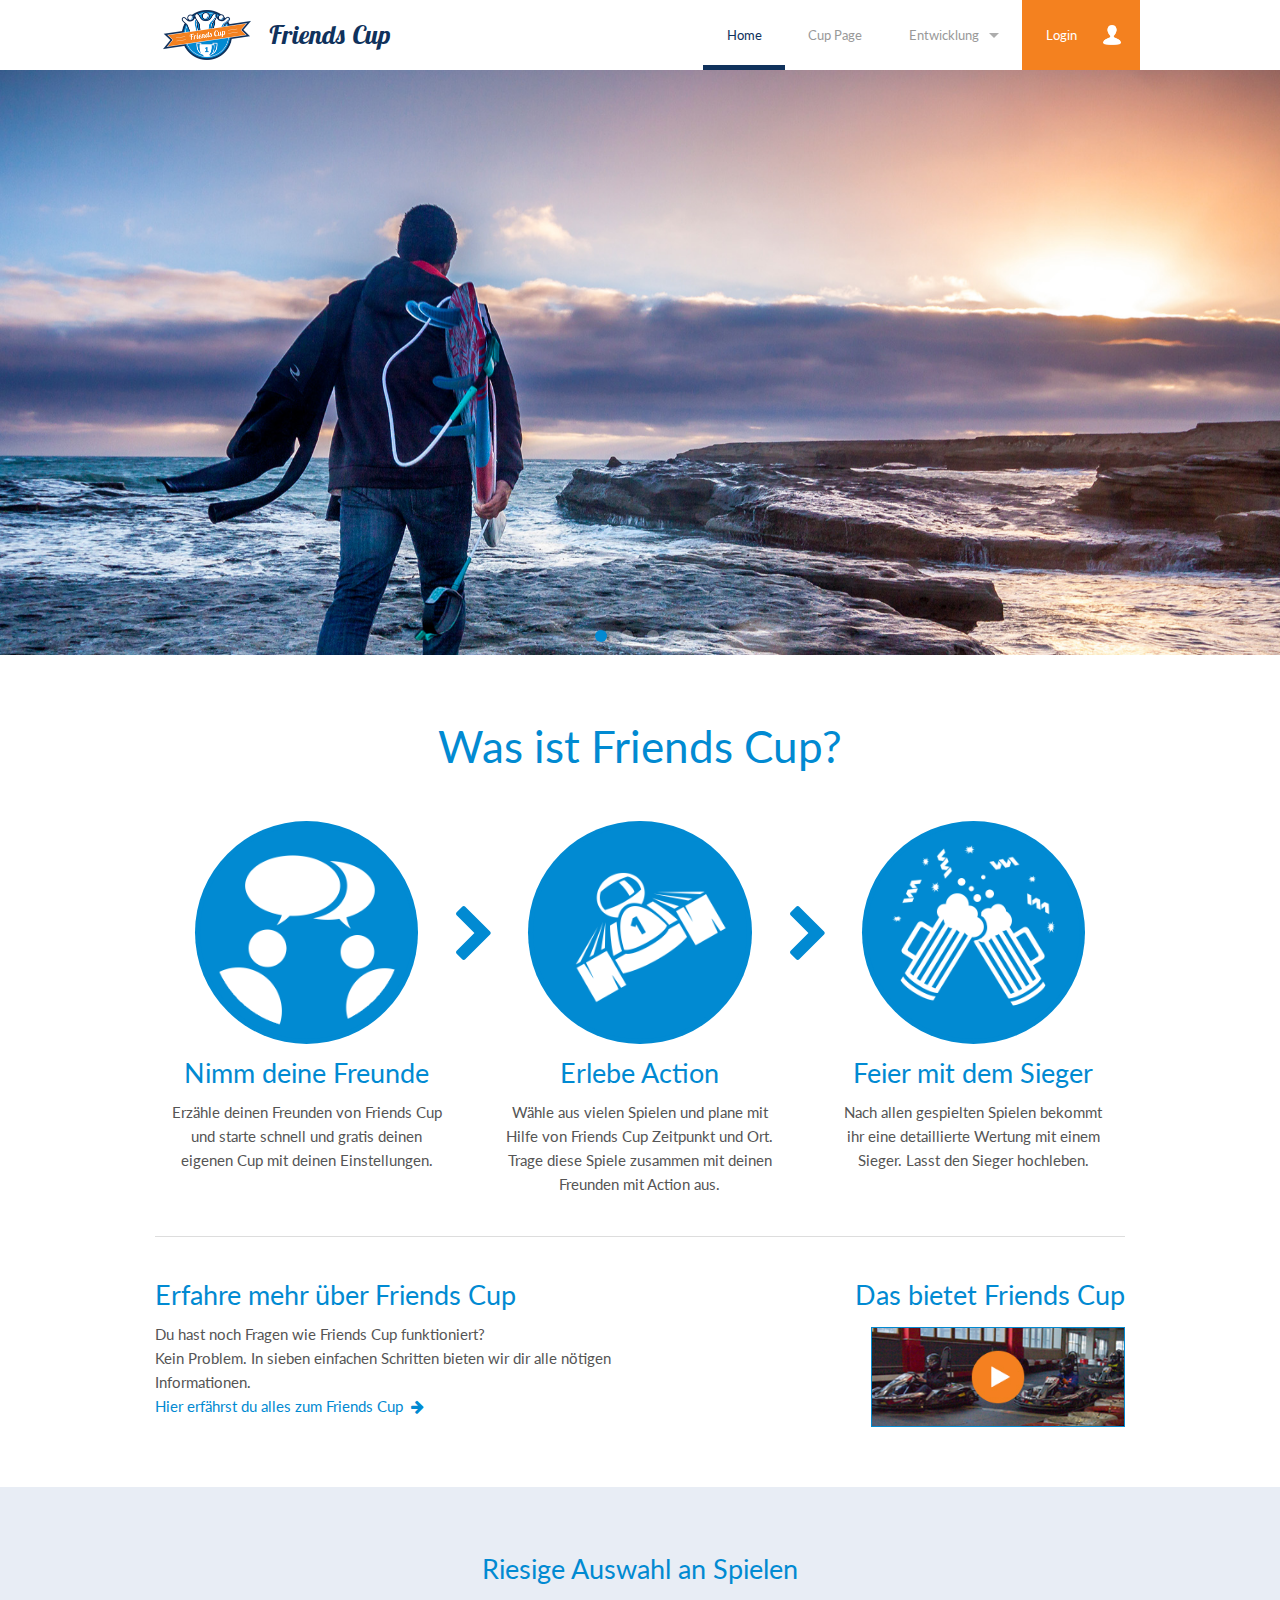
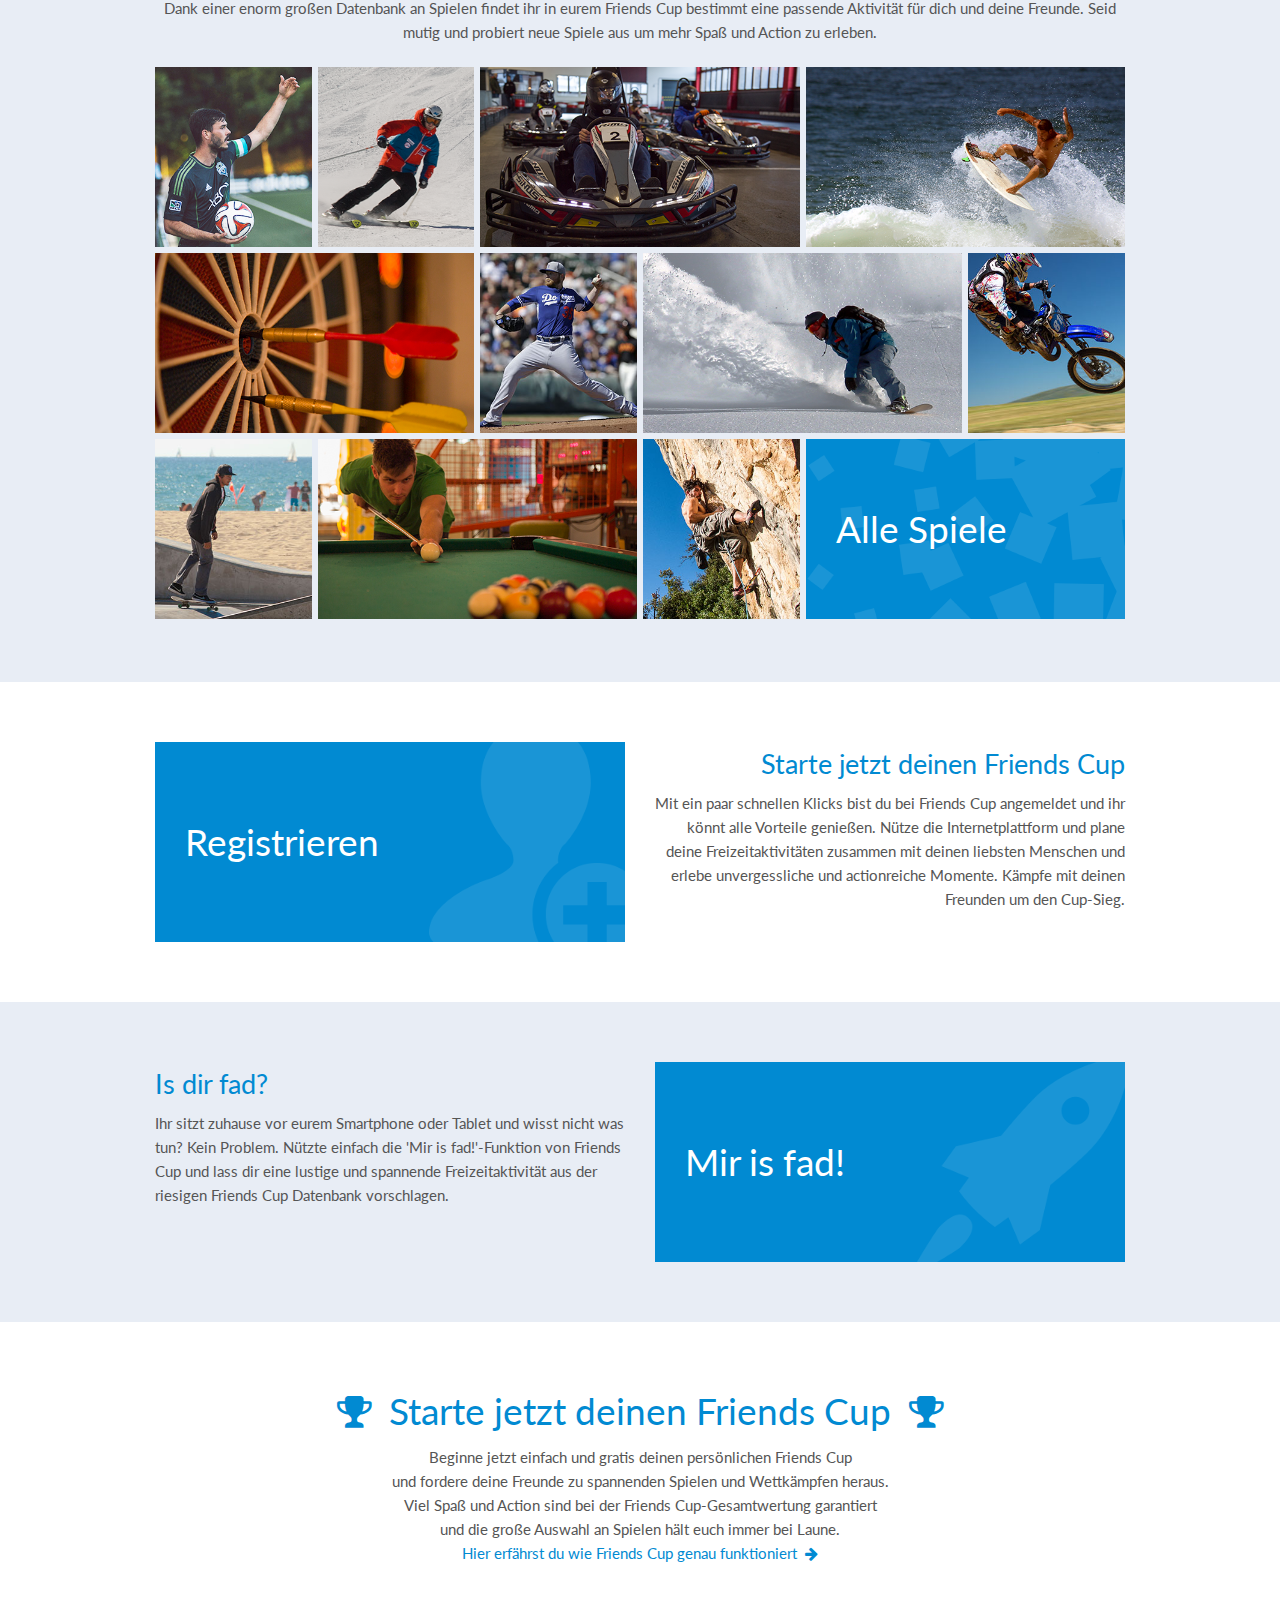
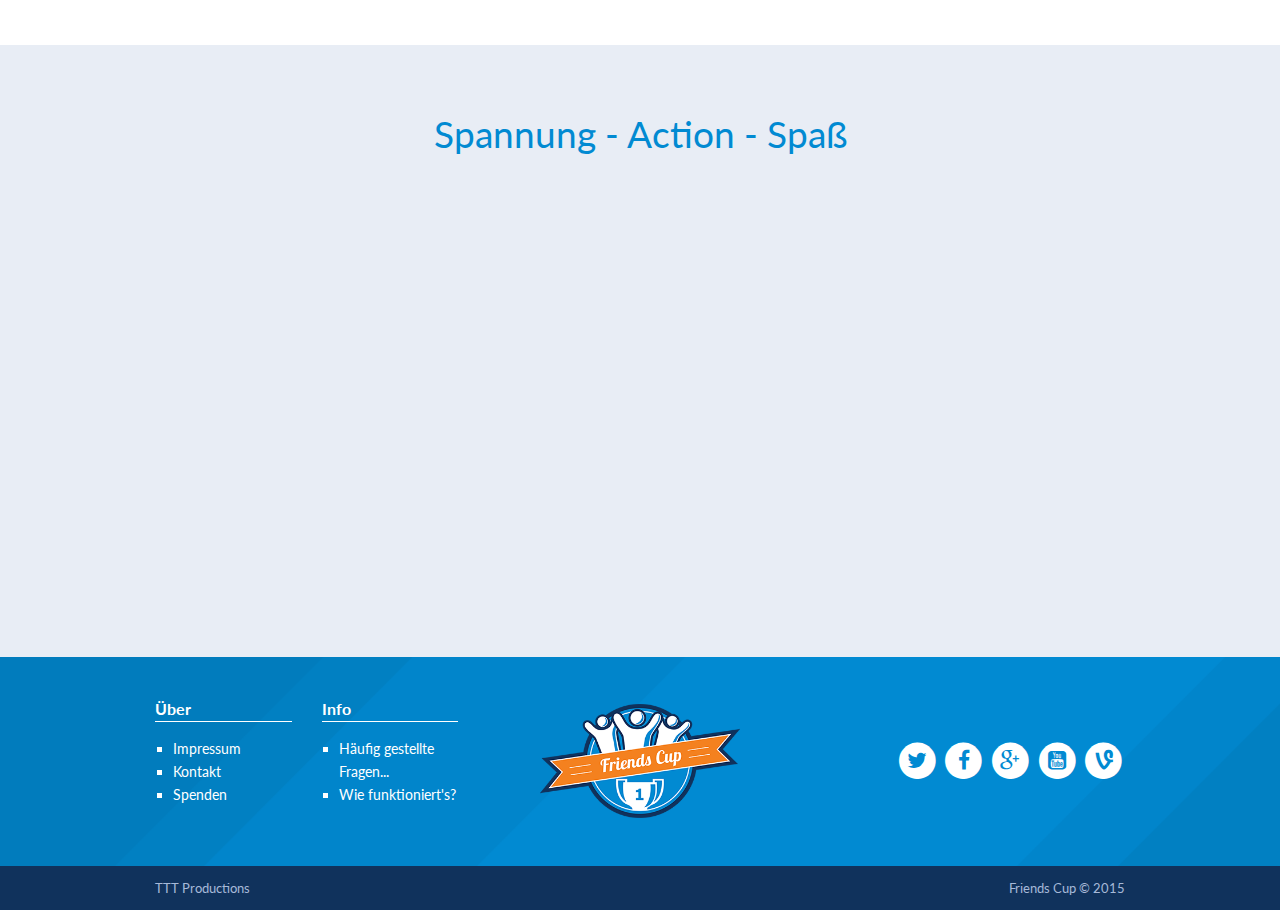
==== commit 5bbefb9a: "Content Replacement (all free to use now)" ====
--- a/Foundation Sass/index.html
+++ b/Foundation Sass/index.html
@@ -45,6 +45,7 @@
                         <a href="#">Entwicklung</a>
                         <ul class="dropdown">
                             <li><a href="how-it-works.html">7 Schritte</a></li>
+                            <li><a href="find-new.html">Mir is fad</a></li>
                             <li class="divider"></li>
                             <li><a href="all-elements.html">Foundation UI</a></li>
                             <li><label>Tests</label></li>
@@ -63,11 +64,10 @@
 
     <!-- BEGIN - Content -->
     <div id="landing-page-slider" class="owl-carousel owl-theme">
-        <div class="item item-right" style="background-image: url(img/landing-page-slider/biker.jpg);"></div>
-        <div class="item item-right" style="background-image: url(img/landing-page-slider/gokart.jpg);"></div>
-        <div class="item" style="background-image: url(img/landing-page-slider/oneguy.jpg);"></div>
-        <div class="item item-bottom" style="background-image: url(img/landing-page-slider/steg.jpg);"></div>
-        <div class="item item-bottom" style="background-image: url(img/landing-page-slider/wüste.jpg);"></div>
+        <div class="item" style="background-image: url(img/landing-page-slider/slider-1.jpg);"></div>
+        <div class="item item-bottom" style="background-image: url(img/landing-page-slider/slider-2.jpg);"></div>
+        <div class="item" style="background-image: url(img/landing-page-slider/slider-3.jpg);"></div>
+        <div class="item item-bottom" style="background-image: url(img/landing-page-slider/slider-4.jpg);"></div>
     </div>
 
     <div class="panel-extra-padding">
@@ -149,9 +149,9 @@
         <div class="row lp-grid-row">
             <div class="small-4 medium-3 large-2 columns lp-grid-item-container">
                 <a href="#" class="lp-grid-item">
-                    <img src="img/grid-games/grid-dart.jpg" alt="grid-image" />
-                    <div class="lp-grid-item-name-container">
-                        <div class="lp-grid-item-name">Dart</div>
+                    <img src="img/grid-games/small-1.png" alt="grid-image" />
+                    <div class="lp-grid-item-name-container">
+                        <div class="lp-grid-item-name">Fußball</div>
                     </div>
                     <div class="lp-grid-item-icon-container">
                         <div class="lp-grid-item-icon"><i class="fa fa-fire"></i></div>
@@ -160,9 +160,9 @@
             </div>
             <div class="show-for-medium-up medium-3 large-2 columns lp-grid-item-container">
                 <a href="#" class="lp-grid-item">
-                    <img src="img/grid-games/grid-tennis.jpg" alt="grid-image" />
-                    <div class="lp-grid-item-name-container">
-                        <div class="lp-grid-item-name">Tennis</div>
+                    <img src="img/grid-games/small-2.png" alt="grid-image" />
+                    <div class="lp-grid-item-name-container">
+                        <div class="lp-grid-item-name">Skifahren</div>
                     </div>
                     <div class="lp-grid-item-icon-container">
                         <div class="lp-grid-item-icon"><i class="fa fa-fire"></i></div>
@@ -171,9 +171,9 @@
             </div>
             <div class="small-8 medium-6 large-4 columns lp-grid-item-container">
                 <a href="#" class="lp-grid-item">
-                    <img src="img/grid-games/grid-bowling.jpg" alt="grid-image" />
-                    <div class="lp-grid-item-name-container">
-                        <div class="lp-grid-item-name">Bowling</div>
+                    <img src="img/grid-games/wide-1.png" alt="grid-image" />
+                    <div class="lp-grid-item-name-container">
+                        <div class="lp-grid-item-name">Go-Kart</div>
                     </div>
                     <div class="lp-grid-item-icon-container">
                         <div class="lp-grid-item-icon"><i class="fa fa-fire"></i></div>
@@ -182,9 +182,9 @@
             </div>
             <div class="show-for-large-up large-4 columns lp-grid-item-container">
                 <a href="#" class="lp-grid-item">
-                    <img src="img/grid-games/grid-fussball.jpg" alt="grid-image" />
-                    <div class="lp-grid-item-name-container">
-                        <div class="lp-grid-item-name">Fussball</div>
+                    <img src="img/grid-games/wide-2.png" alt="grid-image" />
+                    <div class="lp-grid-item-name-container">
+                        <div class="lp-grid-item-name">Surfen</div>
                     </div>
                     <div class="lp-grid-item-icon-container">
                         <div class="lp-grid-item-icon"><i class="fa fa-fire"></i></div>
@@ -195,9 +195,9 @@
         <div class="row lp-grid-row">
             <div class="show-for-large-up large-4 columns lp-grid-item-container">
                 <a href="#" class="lp-grid-item">
-                    <img src="img/grid-games/grid-schwimmen.jpg" alt="grid-image" />
-                    <div class="lp-grid-item-name-container">
-                        <div class="lp-grid-item-name">Schwimmen</div>
+                    <img src="img/grid-games/wide-3.png" alt="grid-image" />
+                    <div class="lp-grid-item-name-container">
+                        <div class="lp-grid-item-name">Dart</div>
                     </div>
                     <div class="lp-grid-item-icon-container">
                         <div class="lp-grid-item-icon"><i class="fa fa-fire"></i></div>
@@ -206,9 +206,9 @@
             </div>
             <div class="show-for-medium-up medium-3 large-2 columns lp-grid-item-container">
                 <a href="#" class="lp-grid-item">
-                    <img src="img/grid-games/grid-ski.jpg" alt="grid-image" />
-                    <div class="lp-grid-item-name-container">
-                        <div class="lp-grid-item-name">Skifahren</div>
+                    <img src="img/grid-games/small-3.png" alt="grid-image" />
+                    <div class="lp-grid-item-name-container">
+                        <div class="lp-grid-item-name">Baseball</div>
                     </div>
                     <div class="lp-grid-item-icon-container">
                         <div class="lp-grid-item-icon"><i class="fa fa-fire"></i></div>
@@ -217,9 +217,9 @@
             </div>
             <div class="small-8 medium-6 large-4 medium-4 columns lp-grid-item-container">
                 <a href="#" class="lp-grid-item">
-                    <img src="img/grid-games/grid-gokart.jpg" alt="grid-image" />
-                    <div class="lp-grid-item-name-container">
-                        <div class="lp-grid-item-name">Go-Kart</div>
+                    <img src="img/grid-games/wide-4.png" alt="grid-image" />
+                    <div class="lp-grid-item-name-container">
+                        <div class="lp-grid-item-name">Snowboarden</div>
                     </div>
                     <div class="lp-grid-item-icon-container">
                         <div class="lp-grid-item-icon"><i class="fa fa-fire"></i></div>
@@ -228,9 +228,9 @@
             </div>
             <div class="small-4 medium-3 large-2 columns lp-grid-item-container">
                 <a href="#" class="lp-grid-item">
-                    <img src="img/grid-games/grid-schlitten.png" alt="grid-image" />
-                    <div class="lp-grid-item-name-container">
-                        <div class="lp-grid-item-name">Schlittenfahren</div>
+                    <img src="img/grid-games/small-4.png" alt="grid-image" />
+                    <div class="lp-grid-item-name-container">
+                        <div class="lp-grid-item-name">Motocross</div>
                     </div>
                     <div class="lp-grid-item-icon-container">
                         <div class="lp-grid-item-icon"><i class="fa fa-fire"></i></div>
@@ -241,9 +241,9 @@
         <div class="row lp-grid-row">
             <div class="hide-for-medium-only small-4 large-2 columns lp-grid-item-container">
                 <a href="#" class="lp-grid-item">
-                    <img src="img/grid-games/grid-laufen.jpg" alt="grid-image" />
-                    <div class="lp-grid-item-name-container">
-                        <div class="lp-grid-item-name">Laufen</div>
+                    <img src="img/grid-games/small-5.png" alt="grid-image" />
+                    <div class="lp-grid-item-name-container">
+                        <div class="lp-grid-item-name">Skateboarden</div>
                     </div>
                     <div class="lp-grid-item-icon-container">
                         <div class="lp-grid-item-icon"><i class="fa fa-fire"></i></div>
@@ -252,9 +252,9 @@
             </div>
             <div class="small-8 medium-6 large-4 medium-4 columns lp-grid-item-container">
                 <a href="#" class="lp-grid-item">
-                    <img src="img/grid-games/grid-eisstock.jpg" alt="grid-image" />
-                    <div class="lp-grid-item-name-container">
-                        <div class="lp-grid-item-name">Eisstock schießen</div>
+                    <img src="img/grid-games/wide-5.png" alt="grid-image" />
+                    <div class="lp-grid-item-name-container">
+                        <div class="lp-grid-item-name">Billiard</div>
                     </div>
                     <div class="lp-grid-item-icon-container">
                         <div class="lp-grid-item-icon"><i class="fa fa-fire"></i></div>
@@ -263,9 +263,9 @@
             </div>
             <div class="show-for-large-up large-2 columns lp-grid-item-container">
                 <a href="#" class="lp-grid-item">
-                    <img src="img/grid-games/grid-poker.jpeg" alt="grid-image" />
-                    <div class="lp-grid-item-name-container">
-                        <div class="lp-grid-item-name">Poker</div>
+                    <img src="img/grid-games/small-6.png" alt="grid-image" />
+                    <div class="lp-grid-item-name-container">
+                        <div class="lp-grid-item-name">Klettern</div>
                     </div>
                     <div class="lp-grid-item-icon-container">
                         <div class="lp-grid-item-icon"><i class="fa fa-fire"></i></div>
@@ -309,7 +309,7 @@
                 </p>
             </div>
             <div class="small-12 medium-6 columns">
-                <a href="#" class="big-button">
+                <a href="find-new.html" class="big-button">
                     <img src="img/big-buttons/bb-03.png" />
                     <h2>Mir is fad!</h2>
                     <p>Klick mich und erlebe mich. Danach ist dir und deinen Freunden bestimmt nicht mehr fad.</p>
--- a/Foundation Sass/css/app.css
+++ b/Foundation Sass/css/app.css
@@ -9943,8 +9943,12 @@
 .fccs-header:hover {
   color: #018ad2;
 }
-
-/* line 41, ../scss/_fc-content-sections.scss */
+/* line 40, ../scss/_fc-content-sections.scss */
+.fccs-header i {
+  line-height: inherit;
+}
+
+/* line 46, ../scss/_fc-content-sections.scss */
 .fccs-header-nolink {
   font-weight: bold;
   border-bottom: 1px solid #bbb;
@@ -9954,7 +9958,7 @@
 }
 
 @media only screen {
-  /* line 55, ../scss/_fc-content-sections.scss */
+  /* line 60, ../scss/_fc-content-sections.scss */
   .fccs-modal {
     display: none;
     max-width: none;
@@ -9967,35 +9971,35 @@
   }
 }
 @media only screen and (min-width: 40.063em) {
-  /* line 66, ../scss/_fc-content-sections.scss */
+  /* line 71, ../scss/_fc-content-sections.scss */
   .fccs-modal {
     background-color: #fff;
   }
 }
-/* line 180, ../scss/_fc-content-sections.scss */
+/* line 185, ../scss/_fc-content-sections.scss */
 .fccs-ch-compressed {
   position: relative;
   overflow: hidden;
 }
-/* line 84, ../scss/_fc-content-sections.scss */
+/* line 89, ../scss/_fc-content-sections.scss */
 .fccs-ch-compressed .fccs-ch-active {
   position: relative;
   width: 10.625rem;
 }
-/* line 89, ../scss/_fc-content-sections.scss */
+/* line 94, ../scss/_fc-content-sections.scss */
 .fccs-ch-compressed .fccs-ch-active a .fccs-ch-active-color-holder {
   background-color: #f4811f;
   height: 13.4375rem;
   position: relative;
 }
-/* line 94, ../scss/_fc-content-sections.scss */
+/* line 99, ../scss/_fc-content-sections.scss */
 .fccs-ch-compressed .fccs-ch-active a .fccs-ch-active-color-holder .fccs-ch-icon {
   position: absolute;
   right: 0;
   width: 1.875rem;
   text-align: center;
 }
-/* line 101, ../scss/_fc-content-sections.scss */
+/* line 106, ../scss/_fc-content-sections.scss */
 .fccs-ch-compressed .fccs-ch-active a .fccs-ch-active-color-holder .fccs-ch-name {
   color: #fff;
   margin: 0;
@@ -10006,13 +10010,13 @@
   text-overflow: ellipsis;
   position: relative;
 }
-/* line 112, ../scss/_fc-content-sections.scss */
+/* line 117, ../scss/_fc-content-sections.scss */
 .fccs-ch-compressed .fccs-ch-active a .fccs-ch-active-color-holder .fccs-ch-image {
   height: 10.625rem;
   width: 10.625rem;
   overflow: hidden;
 }
-/* line 117, ../scss/_fc-content-sections.scss */
+/* line 122, ../scss/_fc-content-sections.scss */
 .fccs-ch-compressed .fccs-ch-active a .fccs-ch-active-color-holder .fccs-ch-image > img {
   height: inherit;
   width: inherit;
@@ -10021,7 +10025,7 @@
   -webkit-transition: -webkit-transform 0.2s ease;
   transition: transform 0.2s ease;
 }
-/* line 124, ../scss/_fc-content-sections.scss */
+/* line 129, ../scss/_fc-content-sections.scss */
 .fccs-ch-compressed .fccs-ch-active a .fccs-ch-active-color-holder .fccs-ch-winner {
   position: absolute;
   bottom: 0.9375rem;
@@ -10036,7 +10040,7 @@
   white-space: nowrap;
   text-overflow: ellipsis;
 }
-/* line 139, ../scss/_fc-content-sections.scss */
+/* line 144, ../scss/_fc-content-sections.scss */
 .fccs-ch-compressed .fccs-ch-active a .fccs-ch-active-color-holder:after {
   content: "";
   display: block;
@@ -10048,21 +10052,21 @@
   border: 0.9375rem solid transparent;
   border-top: 0.9375rem solid #f4811f;
 }
-/* line 153, ../scss/_fc-content-sections.scss */
+/* line 158, ../scss/_fc-content-sections.scss */
 .fccs-ch-compressed .fccs-ch-active a .fccs-ch-date {
   font-weight: bold;
   text-align: center;
   padding-top: 1.25rem;
   color: #555555;
 }
-/* line 161, ../scss/_fc-content-sections.scss */
+/* line 166, ../scss/_fc-content-sections.scss */
 .fccs-ch-compressed .fccs-ch-active a:hover .fccs-ch-active-color-holder .fccs-ch-image > img {
   -moz-transform: scale(1.1);
   -ms-transform: scale(1.1);
   -webkit-transform: scale(1.1);
   transform: scale(1.1);
 }
-/* line 167, ../scss/_fc-content-sections.scss */
+/* line 172, ../scss/_fc-content-sections.scss */
 .fccs-ch-compressed .fccs-ch-active:before {
   content: "";
   display: block;
@@ -10073,36 +10077,36 @@
   height: 0.9375rem;
   background-color: #ccc;
 }
-/* line 186, ../scss/_fc-content-sections.scss */
+/* line 191, ../scss/_fc-content-sections.scss */
 .fccs-ch-compressed .fccs-ch-active {
   margin: 0 auto;
 }
-/* line 190, ../scss/_fc-content-sections.scss */
+/* line 195, ../scss/_fc-content-sections.scss */
 .fccs-ch-compressed .fccs-ch-left-container {
   position: absolute;
   top: 0;
   right: 50%;
   margin-right: 5.3125rem;
 }
-/* line 84, ../scss/_fc-content-sections.scss */
+/* line 89, ../scss/_fc-content-sections.scss */
 .fccs-ch-compressed .fccs-ch-left-container .fccs-ch-finished {
   position: relative;
   width: 10.625rem;
 }
-/* line 89, ../scss/_fc-content-sections.scss */
+/* line 94, ../scss/_fc-content-sections.scss */
 .fccs-ch-compressed .fccs-ch-left-container .fccs-ch-finished a .fccs-ch-finished-color-holder {
   background-color: #018ad2;
   height: 13.4375rem;
   position: relative;
 }
-/* line 94, ../scss/_fc-content-sections.scss */
+/* line 99, ../scss/_fc-content-sections.scss */
 .fccs-ch-compressed .fccs-ch-left-container .fccs-ch-finished a .fccs-ch-finished-color-holder .fccs-ch-icon {
   position: absolute;
   right: 0;
   width: 1.875rem;
   text-align: center;
 }
-/* line 101, ../scss/_fc-content-sections.scss */
+/* line 106, ../scss/_fc-content-sections.scss */
 .fccs-ch-compressed .fccs-ch-left-container .fccs-ch-finished a .fccs-ch-finished-color-holder .fccs-ch-name {
   color: #fff;
   margin: 0;
@@ -10113,13 +10117,13 @@
   text-overflow: ellipsis;
   position: relative;
 }
-/* line 112, ../scss/_fc-content-sections.scss */
+/* line 117, ../scss/_fc-content-sections.scss */
 .fccs-ch-compressed .fccs-ch-left-container .fccs-ch-finished a .fccs-ch-finished-color-holder .fccs-ch-image {
   height: 10.625rem;
   width: 10.625rem;
   overflow: hidden;
 }
-/* line 117, ../scss/_fc-content-sections.scss */
+/* line 122, ../scss/_fc-content-sections.scss */
 .fccs-ch-compressed .fccs-ch-left-container .fccs-ch-finished a .fccs-ch-finished-color-holder .fccs-ch-image > img {
   height: inherit;
   width: inherit;
@@ -10128,7 +10132,7 @@
   -webkit-transition: -webkit-transform 0.2s ease;
   transition: transform 0.2s ease;
 }
-/* line 124, ../scss/_fc-content-sections.scss */
+/* line 129, ../scss/_fc-content-sections.scss */
 .fccs-ch-compressed .fccs-ch-left-container .fccs-ch-finished a .fccs-ch-finished-color-holder .fccs-ch-winner {
   position: absolute;
   bottom: 0.9375rem;
@@ -10143,7 +10147,7 @@
   white-space: nowrap;
   text-overflow: ellipsis;
 }
-/* line 139, ../scss/_fc-content-sections.scss */
+/* line 144, ../scss/_fc-content-sections.scss */
 .fccs-ch-compressed .fccs-ch-left-container .fccs-ch-finished a .fccs-ch-finished-color-holder:after {
   content: "";
   display: block;
@@ -10155,21 +10159,21 @@
   border: 0.9375rem solid transparent;
   border-top: 0.9375rem solid #018ad2;
 }
-/* line 153, ../scss/_fc-content-sections.scss */
+/* line 158, ../scss/_fc-content-sections.scss */
 .fccs-ch-compressed .fccs-ch-left-container .fccs-ch-finished a .fccs-ch-date {
   font-weight: bold;
   text-align: center;
   padding-top: 1.25rem;
   color: #555555;
 }
-/* line 161, ../scss/_fc-content-sections.scss */
+/* line 166, ../scss/_fc-content-sections.scss */
 .fccs-ch-compressed .fccs-ch-left-container .fccs-ch-finished a:hover .fccs-ch-finished-color-holder .fccs-ch-image > img {
   -moz-transform: scale(1.1);
   -ms-transform: scale(1.1);
   -webkit-transform: scale(1.1);
   transform: scale(1.1);
 }
-/* line 167, ../scss/_fc-content-sections.scss */
+/* line 172, ../scss/_fc-content-sections.scss */
 .fccs-ch-compressed .fccs-ch-left-container .fccs-ch-finished:before {
   content: "";
   display: block;
@@ -10180,37 +10184,37 @@
   height: 0.9375rem;
   background-color: #ccc;
 }
-/* line 198, ../scss/_fc-content-sections.scss */
+/* line 203, ../scss/_fc-content-sections.scss */
 .fccs-ch-compressed .fccs-ch-left-container .fccs-ch-finished {
   float: left;
   margin-right: 1.875rem;
 }
-/* line 204, ../scss/_fc-content-sections.scss */
+/* line 209, ../scss/_fc-content-sections.scss */
 .fccs-ch-compressed .fccs-ch-right-container {
   position: absolute;
   top: 0;
   left: 50%;
   margin-left: 5.3125rem;
 }
-/* line 84, ../scss/_fc-content-sections.scss */
+/* line 89, ../scss/_fc-content-sections.scss */
 .fccs-ch-compressed .fccs-ch-right-container .fccs-ch-queued {
   position: relative;
   width: 10.625rem;
 }
-/* line 89, ../scss/_fc-content-sections.scss */
+/* line 94, ../scss/_fc-content-sections.scss */
 .fccs-ch-compressed .fccs-ch-right-container .fccs-ch-queued a .fccs-ch-queued-color-holder {
   background-color: #333333;
   height: 13.4375rem;
   position: relative;
 }
-/* line 94, ../scss/_fc-content-sections.scss */
+/* line 99, ../scss/_fc-content-sections.scss */
 .fccs-ch-compressed .fccs-ch-right-container .fccs-ch-queued a .fccs-ch-queued-color-holder .fccs-ch-icon {
   position: absolute;
   right: 0;
   width: 1.875rem;
   text-align: center;
 }
-/* line 101, ../scss/_fc-content-sections.scss */
+/* line 106, ../scss/_fc-content-sections.scss */
 .fccs-ch-compressed .fccs-ch-right-container .fccs-ch-queued a .fccs-ch-queued-color-holder .fccs-ch-name {
   color: #fff;
   margin: 0;
@@ -10221,13 +10225,13 @@
   text-overflow: ellipsis;
   position: relative;
 }
-/* line 112, ../scss/_fc-content-sections.scss */
+/* line 117, ../scss/_fc-content-sections.scss */
 .fccs-ch-compressed .fccs-ch-right-container .fccs-ch-queued a .fccs-ch-queued-color-holder .fccs-ch-image {
   height: 10.625rem;
   width: 10.625rem;
   overflow: hidden;
 }
-/* line 117, ../scss/_fc-content-sections.scss */
+/* line 122, ../scss/_fc-content-sections.scss */
 .fccs-ch-compressed .fccs-ch-right-container .fccs-ch-queued a .fccs-ch-queued-color-holder .fccs-ch-image > img {
   height: inherit;
   width: inherit;
@@ -10236,7 +10240,7 @@
   -webkit-transition: -webkit-transform 0.2s ease;
   transition: transform 0.2s ease;
 }
-/* line 124, ../scss/_fc-content-sections.scss */
+/* line 129, ../scss/_fc-content-sections.scss */
 .fccs-ch-compressed .fccs-ch-right-container .fccs-ch-queued a .fccs-ch-queued-color-holder .fccs-ch-winner {
   position: absolute;
   bottom: 0.9375rem;
@@ -10251,7 +10255,7 @@
   white-space: nowrap;
   text-overflow: ellipsis;
 }
-/* line 139, ../scss/_fc-content-sections.scss */
+/* line 144, ../scss/_fc-content-sections.scss */
 .fccs-ch-compressed .fccs-ch-right-container .fccs-ch-queued a .fccs-ch-queued-color-holder:after {
   content: "";
   display: block;
@@ -10263,21 +10267,21 @@
   border: 0.9375rem solid transparent;
   border-top: 0.9375rem solid #333333;
 }
-/* line 153, ../scss/_fc-content-sections.scss */
+/* line 158, ../scss/_fc-content-sections.scss */
 .fccs-ch-compressed .fccs-ch-right-container .fccs-ch-queued a .fccs-ch-date {
   font-weight: bold;
   text-align: center;
   padding-top: 1.25rem;
   color: #555555;
 }
-/* line 161, ../scss/_fc-content-sections.scss */
+/* line 166, ../scss/_fc-content-sections.scss */
 .fccs-ch-compressed .fccs-ch-right-container .fccs-ch-queued a:hover .fccs-ch-queued-color-holder .fccs-ch-image > img {
   -moz-transform: scale(1.1);
   -ms-transform: scale(1.1);
   -webkit-transform: scale(1.1);
   transform: scale(1.1);
 }
-/* line 167, ../scss/_fc-content-sections.scss */
+/* line 172, ../scss/_fc-content-sections.scss */
 .fccs-ch-compressed .fccs-ch-right-container .fccs-ch-queued:before {
   content: "";
   display: block;
@@ -10288,38 +10292,38 @@
   height: 0.9375rem;
   background-color: #ccc;
 }
-/* line 212, ../scss/_fc-content-sections.scss */
+/* line 217, ../scss/_fc-content-sections.scss */
 .fccs-ch-compressed .fccs-ch-right-container .fccs-ch-queued {
   float: left;
   margin-left: 1.875rem;
 }
 
-/* line 219, ../scss/_fc-content-sections.scss */
+/* line 224, ../scss/_fc-content-sections.scss */
 .fccs-ch-expanded {
   overflow: hidden;
   overflow-x: auto;
   white-space: nowrap;
   padding-bottom: 1.25rem;
 }
-/* line 84, ../scss/_fc-content-sections.scss */
+/* line 89, ../scss/_fc-content-sections.scss */
 .fccs-ch-expanded .fccs-ch-active {
   position: relative;
   width: 10.625rem;
 }
-/* line 89, ../scss/_fc-content-sections.scss */
+/* line 94, ../scss/_fc-content-sections.scss */
 .fccs-ch-expanded .fccs-ch-active a .fccs-ch-active-color-holder {
   background-color: #f4811f;
   height: 13.4375rem;
   position: relative;
 }
-/* line 94, ../scss/_fc-content-sections.scss */
+/* line 99, ../scss/_fc-content-sections.scss */
 .fccs-ch-expanded .fccs-ch-active a .fccs-ch-active-color-holder .fccs-ch-icon {
   position: absolute;
   right: 0;
   width: 1.875rem;
   text-align: center;
 }
-/* line 101, ../scss/_fc-content-sections.scss */
+/* line 106, ../scss/_fc-content-sections.scss */
 .fccs-ch-expanded .fccs-ch-active a .fccs-ch-active-color-holder .fccs-ch-name {
   color: #fff;
   margin: 0;
@@ -10330,13 +10334,13 @@
   text-overflow: ellipsis;
   position: relative;
 }
-/* line 112, ../scss/_fc-content-sections.scss */
+/* line 117, ../scss/_fc-content-sections.scss */
 .fccs-ch-expanded .fccs-ch-active a .fccs-ch-active-color-holder .fccs-ch-image {
   height: 10.625rem;
   width: 10.625rem;
   overflow: hidden;
 }
-/* line 117, ../scss/_fc-content-sections.scss */
+/* line 122, ../scss/_fc-content-sections.scss */
 .fccs-ch-expanded .fccs-ch-active a .fccs-ch-active-color-holder .fccs-ch-image > img {
   height: inherit;
   width: inherit;
@@ -10345,7 +10349,7 @@
   -webkit-transition: -webkit-transform 0.2s ease;
   transition: transform 0.2s ease;
 }
-/* line 124, ../scss/_fc-content-sections.scss */
+/* line 129, ../scss/_fc-content-sections.scss */
 .fccs-ch-expanded .fccs-ch-active a .fccs-ch-active-color-holder .fccs-ch-winner {
   position: absolute;
   bottom: 0.9375rem;
@@ -10360,7 +10364,7 @@
   white-space: nowrap;
   text-overflow: ellipsis;
 }
-/* line 139, ../scss/_fc-content-sections.scss */
+/* line 144, ../scss/_fc-content-sections.scss */
 .fccs-ch-expanded .fccs-ch-active a .fccs-ch-active-color-holder:after {
   content: "";
   display: block;
@@ -10372,21 +10376,21 @@
   border: 0.9375rem solid transparent;
   border-top: 0.9375rem solid #f4811f;
 }
-/* line 153, ../scss/_fc-content-sections.scss */
+/* line 158, ../scss/_fc-content-sections.scss */
 .fccs-ch-expanded .fccs-ch-active a .fccs-ch-date {
   font-weight: bold;
   text-align: center;
   padding-top: 1.25rem;
   color: #555555;
 }
-/* line 161, ../scss/_fc-content-sections.scss */
+/* line 166, ../scss/_fc-content-sections.scss */
 .fccs-ch-expanded .fccs-ch-active a:hover .fccs-ch-active-color-holder .fccs-ch-image > img {
   -moz-transform: scale(1.1);
   -ms-transform: scale(1.1);
   -webkit-transform: scale(1.1);
   transform: scale(1.1);
 }
-/* line 167, ../scss/_fc-content-sections.scss */
+/* line 172, ../scss/_fc-content-sections.scss */
 .fccs-ch-expanded .fccs-ch-active:before {
   content: "";
   display: block;
@@ -10397,25 +10401,25 @@
   height: 0.9375rem;
   background-color: #ccc;
 }
-/* line 84, ../scss/_fc-content-sections.scss */
+/* line 89, ../scss/_fc-content-sections.scss */
 .fccs-ch-expanded .fccs-ch-finished {
   position: relative;
   width: 10.625rem;
 }
-/* line 89, ../scss/_fc-content-sections.scss */
+/* line 94, ../scss/_fc-content-sections.scss */
 .fccs-ch-expanded .fccs-ch-finished a .fccs-ch-finished-color-holder {
   background-color: #018ad2;
   height: 13.4375rem;
   position: relative;
 }
-/* line 94, ../scss/_fc-content-sections.scss */
+/* line 99, ../scss/_fc-content-sections.scss */
 .fccs-ch-expanded .fccs-ch-finished a .fccs-ch-finished-color-holder .fccs-ch-icon {
   position: absolute;
   right: 0;
   width: 1.875rem;
   text-align: center;
 }
-/* line 101, ../scss/_fc-content-sections.scss */
+/* line 106, ../scss/_fc-content-sections.scss */
 .fccs-ch-expanded .fccs-ch-finished a .fccs-ch-finished-color-holder .fccs-ch-name {
   color: #fff;
   margin: 0;
@@ -10426,13 +10430,13 @@
   text-overflow: ellipsis;
   position: relative;
 }
-/* line 112, ../scss/_fc-content-sections.scss */
+/* line 117, ../scss/_fc-content-sections.scss */
 .fccs-ch-expanded .fccs-ch-finished a .fccs-ch-finished-color-holder .fccs-ch-image {
   height: 10.625rem;
   width: 10.625rem;
   overflow: hidden;
 }
-/* line 117, ../scss/_fc-content-sections.scss */
+/* line 122, ../scss/_fc-content-sections.scss */
 .fccs-ch-expanded .fccs-ch-finished a .fccs-ch-finished-color-holder .fccs-ch-image > img {
   height: inherit;
   width: inherit;
@@ -10441,7 +10445,7 @@
   -webkit-transition: -webkit-transform 0.2s ease;
   transition: transform 0.2s ease;
 }
-/* line 124, ../scss/_fc-content-sections.scss */
+/* line 129, ../scss/_fc-content-sections.scss */
 .fccs-ch-expanded .fccs-ch-finished a .fccs-ch-finished-color-holder .fccs-ch-winner {
   position: absolute;
   bottom: 0.9375rem;
@@ -10456,7 +10460,7 @@
   white-space: nowrap;
   text-overflow: ellipsis;
 }
-/* line 139, ../scss/_fc-content-sections.scss */
+/* line 144, ../scss/_fc-content-sections.scss */
 .fccs-ch-expanded .fccs-ch-finished a .fccs-ch-finished-color-holder:after {
   content: "";
   display: block;
@@ -10468,21 +10472,21 @@
   border: 0.9375rem solid transparent;
   border-top: 0.9375rem solid #018ad2;
 }
-/* line 153, ../scss/_fc-content-sections.scss */
+/* line 158, ../scss/_fc-content-sections.scss */
 .fccs-ch-expanded .fccs-ch-finished a .fccs-ch-date {
   font-weight: bold;
   text-align: center;
   padding-top: 1.25rem;
   color: #555555;
 }
-/* line 161, ../scss/_fc-content-sections.scss */
+/* line 166, ../scss/_fc-content-sections.scss */
 .fccs-ch-expanded .fccs-ch-finished a:hover .fccs-ch-finished-color-holder .fccs-ch-image > img {
   -moz-transform: scale(1.1);
   -ms-transform: scale(1.1);
   -webkit-transform: scale(1.1);
   transform: scale(1.1);
 }
-/* line 167, ../scss/_fc-content-sections.scss */
+/* line 172, ../scss/_fc-content-sections.scss */
 .fccs-ch-expanded .fccs-ch-finished:before {
   content: "";
   display: block;
@@ -10493,25 +10497,25 @@
   height: 0.9375rem;
   background-color: #ccc;
 }
-/* line 84, ../scss/_fc-content-sections.scss */
+/* line 89, ../scss/_fc-content-sections.scss */
 .fccs-ch-expanded .fccs-ch-queued {
   position: relative;
   width: 10.625rem;
 }
-/* line 89, ../scss/_fc-content-sections.scss */
+/* line 94, ../scss/_fc-content-sections.scss */
 .fccs-ch-expanded .fccs-ch-queued a .fccs-ch-queued-color-holder {
   background-color: #333333;
   height: 13.4375rem;
   position: relative;
 }
-/* line 94, ../scss/_fc-content-sections.scss */
+/* line 99, ../scss/_fc-content-sections.scss */
 .fccs-ch-expanded .fccs-ch-queued a .fccs-ch-queued-color-holder .fccs-ch-icon {
   position: absolute;
   right: 0;
   width: 1.875rem;
   text-align: center;
 }
-/* line 101, ../scss/_fc-content-sections.scss */
+/* line 106, ../scss/_fc-content-sections.scss */
 .fccs-ch-expanded .fccs-ch-queued a .fccs-ch-queued-color-holder .fccs-ch-name {
   color: #fff;
   margin: 0;
@@ -10522,13 +10526,13 @@
   text-overflow: ellipsis;
   position: relative;
 }
-/* line 112, ../scss/_fc-content-sections.scss */
+/* line 117, ../scss/_fc-content-sections.scss */
 .fccs-ch-expanded .fccs-ch-queued a .fccs-ch-queued-color-holder .fccs-ch-image {
   height: 10.625rem;
   width: 10.625rem;
   overflow: hidden;
 }
-/* line 117, ../scss/_fc-content-sections.scss */
+/* line 122, ../scss/_fc-content-sections.scss */
 .fccs-ch-expanded .fccs-ch-queued a .fccs-ch-queued-color-holder .fccs-ch-image > img {
   height: inherit;
   width: inherit;
@@ -10537,7 +10541,7 @@
   -webkit-transition: -webkit-transform 0.2s ease;
   transition: transform 0.2s ease;
 }
-/* line 124, ../scss/_fc-content-sections.scss */
+/* line 129, ../scss/_fc-content-sections.scss */
 .fccs-ch-expanded .fccs-ch-queued a .fccs-ch-queued-color-holder .fccs-ch-winner {
   position: absolute;
   bottom: 0.9375rem;
@@ -10552,7 +10556,7 @@
   white-space: nowrap;
   text-overflow: ellipsis;
 }
-/* line 139, ../scss/_fc-content-sections.scss */
+/* line 144, ../scss/_fc-content-sections.scss */
 .fccs-ch-expanded .fccs-ch-queued a .fccs-ch-queued-color-holder:after {
   content: "";
   display: block;
@@ -10564,21 +10568,21 @@
   border: 0.9375rem solid transparent;
   border-top: 0.9375rem solid #333333;
 }
-/* line 153, ../scss/_fc-content-sections.scss */
+/* line 158, ../scss/_fc-content-sections.scss */
 .fccs-ch-expanded .fccs-ch-queued a .fccs-ch-date {
   font-weight: bold;
   text-align: center;
   padding-top: 1.25rem;
   color: #555555;
 }
-/* line 161, ../scss/_fc-content-sections.scss */
+/* line 166, ../scss/_fc-content-sections.scss */
 .fccs-ch-expanded .fccs-ch-queued a:hover .fccs-ch-queued-color-holder .fccs-ch-image > img {
   -moz-transform: scale(1.1);
   -ms-transform: scale(1.1);
   -webkit-transform: scale(1.1);
   transform: scale(1.1);
 }
-/* line 167, ../scss/_fc-content-sections.scss */
+/* line 172, ../scss/_fc-content-sections.scss */
 .fccs-ch-expanded .fccs-ch-queued:before {
   content: "";
   display: block;
@@ -10589,57 +10593,57 @@
   height: 0.9375rem;
   background-color: #ccc;
 }
-/* line 230, ../scss/_fc-content-sections.scss */
+/* line 235, ../scss/_fc-content-sections.scss */
 .fccs-ch-expanded .fccs-ch-active,
 .fccs-ch-expanded .fccs-ch-finished,
 .fccs-ch-expanded .fccs-ch-queued {
   display: inline-block;
   margin: 0 0.9375rem;
 }
-/* line 237, ../scss/_fc-content-sections.scss */
+/* line 242, ../scss/_fc-content-sections.scss */
 .fccs-ch-expanded > div:first-child {
   margin-left: 0;
 }
-/* line 240, ../scss/_fc-content-sections.scss */
+/* line 245, ../scss/_fc-content-sections.scss */
 .fccs-ch-expanded > div:first-child:before {
   left: 0;
 }
-/* line 245, ../scss/_fc-content-sections.scss */
+/* line 250, ../scss/_fc-content-sections.scss */
 .fccs-ch-expanded > div:last-child {
   margin-right: 0;
 }
-/* line 248, ../scss/_fc-content-sections.scss */
+/* line 253, ../scss/_fc-content-sections.scss */
 .fccs-ch-expanded > div:last-child:before {
   right: 0;
 }
 
-/* line 421, ../scss/_fc-content-sections.scss */
+/* line 426, ../scss/_fc-content-sections.scss */
 .fccs-rk-compressed {
   position: relative;
   overflow: hidden;
 }
-/* line 272, ../scss/_fc-content-sections.scss */
+/* line 277, ../scss/_fc-content-sections.scss */
 .fccs-rk-compressed .fccs-rk-first {
   width: 10.625rem;
   position: relative;
 }
 @media only screen and (min-width: 64.063em) {
-  /* line 272, ../scss/_fc-content-sections.scss */
+  /* line 277, ../scss/_fc-content-sections.scss */
   .fccs-rk-compressed .fccs-rk-first {
     width: 12.5rem;
   }
 }
-/* line 279, ../scss/_fc-content-sections.scss */
+/* line 284, ../scss/_fc-content-sections.scss */
 .fccs-rk-compressed .fccs-rk-first .fccs-rk-info-holder {
   position: relative;
   padding-top: 0;
 }
-/* line 295, ../scss/_fc-content-sections.scss */
+/* line 300, ../scss/_fc-content-sections.scss */
 .fccs-rk-compressed .fccs-rk-first .fccs-rk-info-holder a {
   display: block;
   margin: 0 auto;
 }
-/* line 299, ../scss/_fc-content-sections.scss */
+/* line 304, ../scss/_fc-content-sections.scss */
 .fccs-rk-compressed .fccs-rk-first .fccs-rk-info-holder a .fccs-rk-image {
   height: 5rem;
   width: 5rem;
@@ -10650,7 +10654,7 @@
   overflow: hidden;
   -webkit-mask-image: -webkit-radial-gradient(circle, white, black);
 }
-/* line 308, ../scss/_fc-content-sections.scss */
+/* line 313, ../scss/_fc-content-sections.scss */
 .fccs-rk-compressed .fccs-rk-first .fccs-rk-info-holder a .fccs-rk-image > img {
   height: inherit;
   width: inherit;
@@ -10659,7 +10663,7 @@
   -webkit-transition: -webkit-transform 0.2s ease;
   transition: transform 0.2s ease;
 }
-/* line 315, ../scss/_fc-content-sections.scss */
+/* line 320, ../scss/_fc-content-sections.scss */
 .fccs-rk-compressed .fccs-rk-first .fccs-rk-info-holder a .fccs-rk-name {
   text-align: center;
   color: #555555;
@@ -10674,18 +10678,18 @@
   -webkit-transition: color 0.2s ease;
   transition: color 0.2s ease;
 }
-/* line 328, ../scss/_fc-content-sections.scss */
+/* line 333, ../scss/_fc-content-sections.scss */
 .fccs-rk-compressed .fccs-rk-first .fccs-rk-info-holder a:hover .fccs-rk-image > img {
   -moz-transform: scale(1.1);
   -ms-transform: scale(1.1);
   -webkit-transform: scale(1.1);
   transform: scale(1.1);
 }
-/* line 332, ../scss/_fc-content-sections.scss */
+/* line 337, ../scss/_fc-content-sections.scss */
 .fccs-rk-compressed .fccs-rk-first .fccs-rk-info-holder a:hover .fccs-rk-name {
   color: #018ad2;
 }
-/* line 338, ../scss/_fc-content-sections.scss */
+/* line 343, ../scss/_fc-content-sections.scss */
 .fccs-rk-compressed .fccs-rk-first .fccs-rk-info-holder .fccs-rk-points {
   text-align: center;
   padding: 0;
@@ -10695,7 +10699,7 @@
   color: #fff;
   position: relative;
 }
-/* line 347, ../scss/_fc-content-sections.scss */
+/* line 352, ../scss/_fc-content-sections.scss */
 .fccs-rk-compressed .fccs-rk-first .fccs-rk-info-holder .fccs-rk-points:after {
   content: "";
   display: block;
@@ -10708,12 +10712,12 @@
   border-top: 0.9375rem solid #333333;
 }
 @media only screen and (min-width: 64.063em) {
-  /* line 347, ../scss/_fc-content-sections.scss */
+  /* line 352, ../scss/_fc-content-sections.scss */
   .fccs-rk-compressed .fccs-rk-first .fccs-rk-info-holder .fccs-rk-points:after {
     left: 5.3125rem;
   }
 }
-/* line 364, ../scss/_fc-content-sections.scss */
+/* line 369, ../scss/_fc-content-sections.scss */
 .fccs-rk-compressed .fccs-rk-first .fccs-rk-info-holder .fccs-rk-placement {
   text-align: center;
   font-weight: bold;
@@ -10730,7 +10734,7 @@
   line-height: 5.3125rem;
   font-size: 2rem;
 }
-/* line 408, ../scss/_fc-content-sections.scss */
+/* line 413, ../scss/_fc-content-sections.scss */
 .fccs-rk-compressed .fccs-rk-first:before {
   content: "";
   display: block;
@@ -10741,11 +10745,11 @@
   height: 0.9375rem;
   background-color: #ccc;
 }
-/* line 427, ../scss/_fc-content-sections.scss */
+/* line 432, ../scss/_fc-content-sections.scss */
 .fccs-rk-compressed .fccs-rk-first {
   margin: 0 auto;
 }
-/* line 431, ../scss/_fc-content-sections.scss */
+/* line 436, ../scss/_fc-content-sections.scss */
 .fccs-rk-compressed .fccs-rk-left-container {
   position: absolute;
   top: 0;
@@ -10753,33 +10757,33 @@
   margin-right: 5.3125rem;
 }
 @media only screen and (min-width: 64.063em) {
-  /* line 431, ../scss/_fc-content-sections.scss */
+  /* line 436, ../scss/_fc-content-sections.scss */
   .fccs-rk-compressed .fccs-rk-left-container {
     margin-right: 6.25rem;
   }
 }
-/* line 272, ../scss/_fc-content-sections.scss */
+/* line 277, ../scss/_fc-content-sections.scss */
 .fccs-rk-compressed .fccs-rk-left-container .fccs-rk-second {
   width: 10.625rem;
   position: relative;
 }
 @media only screen and (min-width: 64.063em) {
-  /* line 272, ../scss/_fc-content-sections.scss */
+  /* line 277, ../scss/_fc-content-sections.scss */
   .fccs-rk-compressed .fccs-rk-left-container .fccs-rk-second {
     width: 12.5rem;
   }
 }
-/* line 279, ../scss/_fc-content-sections.scss */
+/* line 284, ../scss/_fc-content-sections.scss */
 .fccs-rk-compressed .fccs-rk-left-container .fccs-rk-second .fccs-rk-info-holder {
   position: relative;
   padding-top: 1.25rem;
 }
-/* line 295, ../scss/_fc-content-sections.scss */
+/* line 300, ../scss/_fc-content-sections.scss */
 .fccs-rk-compressed .fccs-rk-left-container .fccs-rk-second .fccs-rk-info-holder a {
   display: block;
   margin: 0 auto;
 }
-/* line 299, ../scss/_fc-content-sections.scss */
+/* line 304, ../scss/_fc-content-sections.scss */
 .fccs-rk-compressed .fccs-rk-left-container .fccs-rk-second .fccs-rk-info-holder a .fccs-rk-image {
   height: 5rem;
   width: 5rem;
@@ -10790,7 +10794,7 @@
   overflow: hidden;
   -webkit-mask-image: -webkit-radial-gradient(circle, white, black);
 }
-/* line 308, ../scss/_fc-content-sections.scss */
+/* line 313, ../scss/_fc-content-sections.scss */
 .fccs-rk-compressed .fccs-rk-left-container .fccs-rk-second .fccs-rk-info-holder a .fccs-rk-image > img {
   height: inherit;
   width: inherit;
@@ -10799,7 +10803,7 @@
   -webkit-transition: -webkit-transform 0.2s ease;
   transition: transform 0.2s ease;
 }
-/* line 315, ../scss/_fc-content-sections.scss */
+/* line 320, ../scss/_fc-content-sections.scss */
 .fccs-rk-compressed .fccs-rk-left-container .fccs-rk-second .fccs-rk-info-holder a .fccs-rk-name {
   text-align: center;
   color: #555555;
@@ -10814,18 +10818,18 @@
   -webkit-transition: color 0.2s ease;
   transition: color 0.2s ease;
 }
-/* line 328, ../scss/_fc-content-sections.scss */
+/* line 333, ../scss/_fc-content-sections.scss */
 .fccs-rk-compressed .fccs-rk-left-container .fccs-rk-second .fccs-rk-info-holder a:hover .fccs-rk-image > img {
   -moz-transform: scale(1.1);
   -ms-transform: scale(1.1);
   -webkit-transform: scale(1.1);
   transform: scale(1.1);
 }
-/* line 332, ../scss/_fc-content-sections.scss */
+/* line 337, ../scss/_fc-content-sections.scss */
 .fccs-rk-compressed .fccs-rk-left-container .fccs-rk-second .fccs-rk-info-holder a:hover .fccs-rk-name {
   color: #018ad2;
 }
-/* line 338, ../scss/_fc-content-sections.scss */
+/* line 343, ../scss/_fc-content-sections.scss */
 .fccs-rk-compressed .fccs-rk-left-container .fccs-rk-second .fccs-rk-info-holder .fccs-rk-points {
   text-align: center;
   padding: 0;
@@ -10835,7 +10839,7 @@
   color: #fff;
   position: relative;
 }
-/* line 347, ../scss/_fc-content-sections.scss */
+/* line 352, ../scss/_fc-content-sections.scss */
 .fccs-rk-compressed .fccs-rk-left-container .fccs-rk-second .fccs-rk-info-holder .fccs-rk-points:after {
   content: "";
   display: block;
@@ -10848,12 +10852,12 @@
   border-top: 0.9375rem solid #333333;
 }
 @media only screen and (min-width: 64.063em) {
-  /* line 347, ../scss/_fc-content-sections.scss */
+  /* line 352, ../scss/_fc-content-sections.scss */
   .fccs-rk-compressed .fccs-rk-left-container .fccs-rk-second .fccs-rk-info-holder .fccs-rk-points:after {
     left: 5.3125rem;
   }
 }
-/* line 364, ../scss/_fc-content-sections.scss */
+/* line 369, ../scss/_fc-content-sections.scss */
 .fccs-rk-compressed .fccs-rk-left-container .fccs-rk-second .fccs-rk-info-holder .fccs-rk-placement {
   text-align: center;
   font-weight: bold;
@@ -10863,7 +10867,7 @@
   line-height: 4.0625rem;
   font-size: 2rem;
 }
-/* line 408, ../scss/_fc-content-sections.scss */
+/* line 413, ../scss/_fc-content-sections.scss */
 .fccs-rk-compressed .fccs-rk-left-container .fccs-rk-second:before {
   content: "";
   display: block;
@@ -10874,12 +10878,12 @@
   height: 0.9375rem;
   background-color: #ccc;
 }
-/* line 442, ../scss/_fc-content-sections.scss */
+/* line 447, ../scss/_fc-content-sections.scss */
 .fccs-rk-compressed .fccs-rk-left-container .fccs-rk-second {
   float: right;
   margin-right: 1.875rem;
 }
-/* line 448, ../scss/_fc-content-sections.scss */
+/* line 453, ../scss/_fc-content-sections.scss */
 .fccs-rk-compressed .fccs-rk-right-container {
   position: absolute;
   top: 0;
@@ -10887,33 +10891,33 @@
   margin-left: 5.3125rem;
 }
 @media only screen and (min-width: 64.063em) {
-  /* line 448, ../scss/_fc-content-sections.scss */
+  /* line 453, ../scss/_fc-content-sections.scss */
   .fccs-rk-compressed .fccs-rk-right-container {
     margin-left: 6.25rem;
   }
 }
-/* line 272, ../scss/_fc-content-sections.scss */
+/* line 277, ../scss/_fc-content-sections.scss */
 .fccs-rk-compressed .fccs-rk-right-container .fccs-rk-third {
   width: 10.625rem;
   position: relative;
 }
 @media only screen and (min-width: 64.063em) {
-  /* line 272, ../scss/_fc-content-sections.scss */
+  /* line 277, ../scss/_fc-content-sections.scss */
   .fccs-rk-compressed .fccs-rk-right-container .fccs-rk-third {
     width: 12.5rem;
   }
 }
-/* line 279, ../scss/_fc-content-sections.scss */
+/* line 284, ../scss/_fc-content-sections.scss */
 .fccs-rk-compressed .fccs-rk-right-container .fccs-rk-third .fccs-rk-info-holder {
   position: relative;
   padding-top: 2.5rem;
 }
-/* line 295, ../scss/_fc-content-sections.scss */
+/* line 300, ../scss/_fc-content-sections.scss */
 .fccs-rk-compressed .fccs-rk-right-container .fccs-rk-third .fccs-rk-info-holder a {
   display: block;
   margin: 0 auto;
 }
-/* line 299, ../scss/_fc-content-sections.scss */
+/* line 304, ../scss/_fc-content-sections.scss */
 .fccs-rk-compressed .fccs-rk-right-container .fccs-rk-third .fccs-rk-info-holder a .fccs-rk-image {
   height: 5rem;
   width: 5rem;
@@ -10924,7 +10928,7 @@
   overflow: hidden;
   -webkit-mask-image: -webkit-radial-gradient(circle, white, black);
 }
-/* line 308, ../scss/_fc-content-sections.scss */
+/* line 313, ../scss/_fc-content-sections.scss */
 .fccs-rk-compressed .fccs-rk-right-container .fccs-rk-third .fccs-rk-info-holder a .fccs-rk-image > img {
   height: inherit;
   width: inherit;
@@ -10933,7 +10937,7 @@
   -webkit-transition: -webkit-transform 0.2s ease;
   transition: transform 0.2s ease;
 }
-/* line 315, ../scss/_fc-content-sections.scss */
+/* line 320, ../scss/_fc-content-sections.scss */
 .fccs-rk-compressed .fccs-rk-right-container .fccs-rk-third .fccs-rk-info-holder a .fccs-rk-name {
   text-align: center;
   color: #555555;
@@ -10948,18 +10952,18 @@
   -webkit-transition: color 0.2s ease;
   transition: color 0.2s ease;
 }
-/* line 328, ../scss/_fc-content-sections.scss */
+/* line 333, ../scss/_fc-content-sections.scss */
 .fccs-rk-compressed .fccs-rk-right-container .fccs-rk-third .fccs-rk-info-holder a:hover .fccs-rk-image > img {
   -moz-transform: scale(1.1);
   -ms-transform: scale(1.1);
   -webkit-transform: scale(1.1);
   transform: scale(1.1);
 }
-/* line 332, ../scss/_fc-content-sections.scss */
+/* line 337, ../scss/_fc-content-sections.scss */
 .fccs-rk-compressed .fccs-rk-right-container .fccs-rk-third .fccs-rk-info-holder a:hover .fccs-rk-name {
   color: #018ad2;
 }
-/* line 338, ../scss/_fc-content-sections.scss */
+/* line 343, ../scss/_fc-content-sections.scss */
 .fccs-rk-compressed .fccs-rk-right-container .fccs-rk-third .fccs-rk-info-holder .fccs-rk-points {
   text-align: center;
   padding: 0;
@@ -10969,7 +10973,7 @@
   color: #fff;
   position: relative;
 }
-/* line 347, ../scss/_fc-content-sections.scss */
+/* line 352, ../scss/_fc-content-sections.scss */
 .fccs-rk-compressed .fccs-rk-right-container .fccs-rk-third .fccs-rk-info-holder .fccs-rk-points:after {
   content: "";
   display: block;
@@ -10982,12 +10986,12 @@
   border-top: 0.9375rem solid #333333;
 }
 @media only screen and (min-width: 64.063em) {
-  /* line 347, ../scss/_fc-content-sections.scss */
+  /* line 352, ../scss/_fc-content-sections.scss */
   .fccs-rk-compressed .fccs-rk-right-container .fccs-rk-third .fccs-rk-info-holder .fccs-rk-points:after {
     left: 5.3125rem;
   }
 }
-/* line 364, ../scss/_fc-content-sections.scss */
+/* line 369, ../scss/_fc-content-sections.scss */
 .fccs-rk-compressed .fccs-rk-right-container .fccs-rk-third .fccs-rk-info-holder .fccs-rk-placement {
   text-align: center;
   font-weight: bold;
@@ -10997,7 +11001,7 @@
   line-height: 2.8125rem;
   font-size: 2rem;
 }
-/* line 408, ../scss/_fc-content-sections.scss */
+/* line 413, ../scss/_fc-content-sections.scss */
 .fccs-rk-compressed .fccs-rk-right-container .fccs-rk-third:before {
   content: "";
   display: block;
@@ -11008,41 +11012,41 @@
   height: 0.9375rem;
   background-color: #ccc;
 }
-/* line 459, ../scss/_fc-content-sections.scss */
+/* line 464, ../scss/_fc-content-sections.scss */
 .fccs-rk-compressed .fccs-rk-right-container .fccs-rk-third {
   float: left;
   margin-left: 1.875rem;
 }
 
-/* line 466, ../scss/_fc-content-sections.scss */
+/* line 471, ../scss/_fc-content-sections.scss */
 .fccs-rk-expanded {
   overflow: hidden;
   overflow-x: auto;
   white-space: nowrap;
   padding-bottom: 4.0625rem;
 }
-/* line 272, ../scss/_fc-content-sections.scss */
+/* line 277, ../scss/_fc-content-sections.scss */
 .fccs-rk-expanded .fccs-rk-first {
   width: 10.625rem;
   position: relative;
 }
 @media only screen and (min-width: 64.063em) {
-  /* line 272, ../scss/_fc-content-sections.scss */
+  /* line 277, ../scss/_fc-content-sections.scss */
   .fccs-rk-expanded .fccs-rk-first {
     width: 12.5rem;
   }
 }
-/* line 279, ../scss/_fc-content-sections.scss */
+/* line 284, ../scss/_fc-content-sections.scss */
 .fccs-rk-expanded .fccs-rk-first .fccs-rk-info-holder {
   position: relative;
   padding-top: 0;
 }
-/* line 295, ../scss/_fc-content-sections.scss */
+/* line 300, ../scss/_fc-content-sections.scss */
 .fccs-rk-expanded .fccs-rk-first .fccs-rk-info-holder a {
   display: block;
   margin: 0 auto;
 }
-/* line 299, ../scss/_fc-content-sections.scss */
+/* line 304, ../scss/_fc-content-sections.scss */
 .fccs-rk-expanded .fccs-rk-first .fccs-rk-info-holder a .fccs-rk-image {
   height: 5rem;
   width: 5rem;
@@ -11053,7 +11057,7 @@
   overflow: hidden;
   -webkit-mask-image: -webkit-radial-gradient(circle, white, black);
 }
-/* line 308, ../scss/_fc-content-sections.scss */
+/* line 313, ../scss/_fc-content-sections.scss */
 .fccs-rk-expanded .fccs-rk-first .fccs-rk-info-holder a .fccs-rk-image > img {
   height: inherit;
   width: inherit;
@@ -11062,7 +11066,7 @@
   -webkit-transition: -webkit-transform 0.2s ease;
   transition: transform 0.2s ease;
 }
-/* line 315, ../scss/_fc-content-sections.scss */
+/* line 320, ../scss/_fc-content-sections.scss */
 .fccs-rk-expanded .fccs-rk-first .fccs-rk-info-holder a .fccs-rk-name {
   text-align: center;
   color: #555555;
@@ -11077,18 +11081,18 @@
   -webkit-transition: color 0.2s ease;
   transition: color 0.2s ease;
 }
-/* line 328, ../scss/_fc-content-sections.scss */
+/* line 333, ../scss/_fc-content-sections.scss */
 .fccs-rk-expanded .fccs-rk-first .fccs-rk-info-holder a:hover .fccs-rk-image > img {
   -moz-transform: scale(1.1);
   -ms-transform: scale(1.1);
   -webkit-transform: scale(1.1);
   transform: scale(1.1);
 }
-/* line 332, ../scss/_fc-content-sections.scss */
+/* line 337, ../scss/_fc-content-sections.scss */
 .fccs-rk-expanded .fccs-rk-first .fccs-rk-info-holder a:hover .fccs-rk-name {
   color: #018ad2;
 }
-/* line 338, ../scss/_fc-content-sections.scss */
+/* line 343, ../scss/_fc-content-sections.scss */
 .fccs-rk-expanded .fccs-rk-first .fccs-rk-info-holder .fccs-rk-points {
   text-align: center;
   padding: 0;
@@ -11098,7 +11102,7 @@
   color: #fff;
   position: relative;
 }
-/* line 347, ../scss/_fc-content-sections.scss */
+/* line 352, ../scss/_fc-content-sections.scss */
 .fccs-rk-expanded .fccs-rk-first .fccs-rk-info-holder .fccs-rk-points:after {
   content: "";
   display: block;
@@ -11111,12 +11115,12 @@
   border-top: 0.9375rem solid #333333;
 }
 @media only screen and (min-width: 64.063em) {
-  /* line 347, ../scss/_fc-content-sections.scss */
+  /* line 352, ../scss/_fc-content-sections.scss */
   .fccs-rk-expanded .fccs-rk-first .fccs-rk-info-holder .fccs-rk-points:after {
     left: 5.3125rem;
   }
 }
-/* line 364, ../scss/_fc-content-sections.scss */
+/* line 369, ../scss/_fc-content-sections.scss */
 .fccs-rk-expanded .fccs-rk-first .fccs-rk-info-holder .fccs-rk-placement {
   text-align: center;
   font-weight: bold;
@@ -11133,7 +11137,7 @@
   line-height: 5.3125rem;
   font-size: 2rem;
 }
-/* line 408, ../scss/_fc-content-sections.scss */
+/* line 413, ../scss/_fc-content-sections.scss */
 .fccs-rk-expanded .fccs-rk-first:before {
   content: "";
   display: block;
@@ -11144,28 +11148,28 @@
   height: 0.9375rem;
   background-color: #ccc;
 }
-/* line 272, ../scss/_fc-content-sections.scss */
+/* line 277, ../scss/_fc-content-sections.scss */
 .fccs-rk-expanded .fccs-rk-second {
   width: 10.625rem;
   position: relative;
 }
 @media only screen and (min-width: 64.063em) {
-  /* line 272, ../scss/_fc-content-sections.scss */
+  /* line 277, ../scss/_fc-content-sections.scss */
   .fccs-rk-expanded .fccs-rk-second {
     width: 12.5rem;
   }
 }
-/* line 279, ../scss/_fc-content-sections.scss */
+/* line 284, ../scss/_fc-content-sections.scss */
 .fccs-rk-expanded .fccs-rk-second .fccs-rk-info-holder {
   position: relative;
   padding-top: 1.25rem;
 }
-/* line 295, ../scss/_fc-content-sections.scss */
+/* line 300, ../scss/_fc-content-sections.scss */
 .fccs-rk-expanded .fccs-rk-second .fccs-rk-info-holder a {
   display: block;
   margin: 0 auto;
 }
-/* line 299, ../scss/_fc-content-sections.scss */
+/* line 304, ../scss/_fc-content-sections.scss */
 .fccs-rk-expanded .fccs-rk-second .fccs-rk-info-holder a .fccs-rk-image {
   height: 5rem;
   width: 5rem;
@@ -11176,7 +11180,7 @@
   overflow: hidden;
   -webkit-mask-image: -webkit-radial-gradient(circle, white, black);
 }
-/* line 308, ../scss/_fc-content-sections.scss */
+/* line 313, ../scss/_fc-content-sections.scss */
 .fccs-rk-expanded .fccs-rk-second .fccs-rk-info-holder a .fccs-rk-image > img {
   height: inherit;
   width: inherit;
@@ -11185,7 +11189,7 @@
   -webkit-transition: -webkit-transform 0.2s ease;
   transition: transform 0.2s ease;
 }
-/* line 315, ../scss/_fc-content-sections.scss */
+/* line 320, ../scss/_fc-content-sections.scss */
 .fccs-rk-expanded .fccs-rk-second .fccs-rk-info-holder a .fccs-rk-name {
   text-align: center;
   color: #555555;
@@ -11200,18 +11204,18 @@
   -webkit-transition: color 0.2s ease;
   transition: color 0.2s ease;
 }
-/* line 328, ../scss/_fc-content-sections.scss */
+/* line 333, ../scss/_fc-content-sections.scss */
 .fccs-rk-expanded .fccs-rk-second .fccs-rk-info-holder a:hover .fccs-rk-image > img {
   -moz-transform: scale(1.1);
   -ms-transform: scale(1.1);
   -webkit-transform: scale(1.1);
   transform: scale(1.1);
 }
-/* line 332, ../scss/_fc-content-sections.scss */
+/* line 337, ../scss/_fc-content-sections.scss */
 .fccs-rk-expanded .fccs-rk-second .fccs-rk-info-holder a:hover .fccs-rk-name {
   color: #018ad2;
 }
-/* line 338, ../scss/_fc-content-sections.scss */
+/* line 343, ../scss/_fc-content-sections.scss */
 .fccs-rk-expanded .fccs-rk-second .fccs-rk-info-holder .fccs-rk-points {
   text-align: center;
   padding: 0;
@@ -11221,7 +11225,7 @@
   color: #fff;
   position: relative;
 }
-/* line 347, ../scss/_fc-content-sections.scss */
+/* line 352, ../scss/_fc-content-sections.scss */
 .fccs-rk-expanded .fccs-rk-second .fccs-rk-info-holder .fccs-rk-points:after {
   content: "";
   display: block;
@@ -11234,12 +11238,12 @@
   border-top: 0.9375rem solid #333333;
 }
 @media only screen and (min-width: 64.063em) {
-  /* line 347, ../scss/_fc-content-sections.scss */
+  /* line 352, ../scss/_fc-content-sections.scss */
   .fccs-rk-expanded .fccs-rk-second .fccs-rk-info-holder .fccs-rk-points:after {
     left: 5.3125rem;
   }
 }
-/* line 364, ../scss/_fc-content-sections.scss */
+/* line 369, ../scss/_fc-content-sections.scss */
 .fccs-rk-expanded .fccs-rk-second .fccs-rk-info-holder .fccs-rk-placement {
   text-align: center;
   font-weight: bold;
@@ -11249,7 +11253,7 @@
   line-height: 4.0625rem;
   font-size: 2rem;
 }
-/* line 408, ../scss/_fc-content-sections.scss */
+/* line 413, ../scss/_fc-content-sections.scss */
 .fccs-rk-expanded .fccs-rk-second:before {
   content: "";
   display: block;
@@ -11260,28 +11264,28 @@
   height: 0.9375rem;
   background-color: #ccc;
 }
-/* line 272, ../scss/_fc-content-sections.scss */
+/* line 277, ../scss/_fc-content-sections.scss */
 .fccs-rk-expanded .fccs-rk-third {
   width: 10.625rem;
   position: relative;
 }
 @media only screen and (min-width: 64.063em) {
-  /* line 272, ../scss/_fc-content-sections.scss */
+  /* line 277, ../scss/_fc-content-sections.scss */
   .fccs-rk-expanded .fccs-rk-third {
     width: 12.5rem;
   }
 }
-/* line 279, ../scss/_fc-content-sections.scss */
+/* line 284, ../scss/_fc-content-sections.scss */
 .fccs-rk-expanded .fccs-rk-third .fccs-rk-info-holder {
   position: relative;
   padding-top: 2.5rem;
 }
-/* line 295, ../scss/_fc-content-sections.scss */
+/* line 300, ../scss/_fc-content-sections.scss */
 .fccs-rk-expanded .fccs-rk-third .fccs-rk-info-holder a {
   display: block;
   margin: 0 auto;
 }
-/* line 299, ../scss/_fc-content-sections.scss */
+/* line 304, ../scss/_fc-content-sections.scss */
 .fccs-rk-expanded .fccs-rk-third .fccs-rk-info-holder a .fccs-rk-image {
   height: 5rem;
   width: 5rem;
@@ -11292,7 +11296,7 @@
   overflow: hidden;
   -webkit-mask-image: -webkit-radial-gradient(circle, white, black);
 }
-/* line 308, ../scss/_fc-content-sections.scss */
+/* line 313, ../scss/_fc-content-sections.scss */
 .fccs-rk-expanded .fccs-rk-third .fccs-rk-info-holder a .fccs-rk-image > img {
   height: inherit;
   width: inherit;
@@ -11301,7 +11305,7 @@
   -webkit-transition: -webkit-transform 0.2s ease;
   transition: transform 0.2s ease;
 }
-/* line 315, ../scss/_fc-content-sections.scss */
+/* line 320, ../scss/_fc-content-sections.scss */
 .fccs-rk-expanded .fccs-rk-third .fccs-rk-info-holder a .fccs-rk-name {
   text-align: center;
   color: #555555;
@@ -11316,18 +11320,18 @@
   -webkit-transition: color 0.2s ease;
   transition: color 0.2s ease;
 }
-/* line 328, ../scss/_fc-content-sections.scss */
+/* line 333, ../scss/_fc-content-sections.scss */
 .fccs-rk-expanded .fccs-rk-third .fccs-rk-info-holder a:hover .fccs-rk-image > img {
   -moz-transform: scale(1.1);
   -ms-transform: scale(1.1);
   -webkit-transform: scale(1.1);
   transform: scale(1.1);
 }
-/* line 332, ../scss/_fc-content-sections.scss */
+/* line 337, ../scss/_fc-content-sections.scss */
 .fccs-rk-expanded .fccs-rk-third .fccs-rk-info-holder a:hover .fccs-rk-name {
   color: #018ad2;
 }
-/* line 338, ../scss/_fc-content-sections.scss */
+/* line 343, ../scss/_fc-content-sections.scss */
 .fccs-rk-expanded .fccs-rk-third .fccs-rk-info-holder .fccs-rk-points {
   text-align: center;
   padding: 0;
@@ -11337,7 +11341,7 @@
   color: #fff;
   position: relative;
 }
-/* line 347, ../scss/_fc-content-sections.scss */
+/* line 352, ../scss/_fc-content-sections.scss */
 .fccs-rk-expanded .fccs-rk-third .fccs-rk-info-holder .fccs-rk-points:after {
   content: "";
   display: block;
@@ -11350,12 +11354,12 @@
   border-top: 0.9375rem solid #333333;
 }
 @media only screen and (min-width: 64.063em) {
-  /* line 347, ../scss/_fc-content-sections.scss */
+  /* line 352, ../scss/_fc-content-sections.scss */
   .fccs-rk-expanded .fccs-rk-third .fccs-rk-info-holder .fccs-rk-points:after {
     left: 5.3125rem;
   }
 }
-/* line 364, ../scss/_fc-content-sections.scss */
+/* line 369, ../scss/_fc-content-sections.scss */
 .fccs-rk-expanded .fccs-rk-third .fccs-rk-info-holder .fccs-rk-placement {
   text-align: center;
   font-weight: bold;
@@ -11365,7 +11369,7 @@
   line-height: 2.8125rem;
   font-size: 2rem;
 }
-/* line 408, ../scss/_fc-content-sections.scss */
+/* line 413, ../scss/_fc-content-sections.scss */
 .fccs-rk-expanded .fccs-rk-third:before {
   content: "";
   display: block;
@@ -11376,28 +11380,28 @@
   height: 0.9375rem;
   background-color: #ccc;
 }
-/* line 272, ../scss/_fc-content-sections.scss */
+/* line 277, ../scss/_fc-content-sections.scss */
 .fccs-rk-expanded .fccs-rk-no-podium {
   width: 10.625rem;
   position: relative;
 }
 @media only screen and (min-width: 64.063em) {
-  /* line 272, ../scss/_fc-content-sections.scss */
+  /* line 277, ../scss/_fc-content-sections.scss */
   .fccs-rk-expanded .fccs-rk-no-podium {
     width: 12.5rem;
   }
 }
-/* line 279, ../scss/_fc-content-sections.scss */
+/* line 284, ../scss/_fc-content-sections.scss */
 .fccs-rk-expanded .fccs-rk-no-podium .fccs-rk-info-holder {
   position: relative;
   padding-top: 5.3125rem;
 }
-/* line 295, ../scss/_fc-content-sections.scss */
+/* line 300, ../scss/_fc-content-sections.scss */
 .fccs-rk-expanded .fccs-rk-no-podium .fccs-rk-info-holder a {
   display: block;
   margin: 0 auto;
 }
-/* line 299, ../scss/_fc-content-sections.scss */
+/* line 304, ../scss/_fc-content-sections.scss */
 .fccs-rk-expanded .fccs-rk-no-podium .fccs-rk-info-holder a .fccs-rk-image {
   height: 5rem;
   width: 5rem;
@@ -11408,7 +11412,7 @@
   overflow: hidden;
   -webkit-mask-image: -webkit-radial-gradient(circle, white, black);
 }
-/* line 308, ../scss/_fc-content-sections.scss */
+/* line 313, ../scss/_fc-content-sections.scss */
 .fccs-rk-expanded .fccs-rk-no-podium .fccs-rk-info-holder a .fccs-rk-image > img {
   height: inherit;
   width: inherit;
@@ -11417,7 +11421,7 @@
   -webkit-transition: -webkit-transform 0.2s ease;
   transition: transform 0.2s ease;
 }
-/* line 315, ../scss/_fc-content-sections.scss */
+/* line 320, ../scss/_fc-content-sections.scss */
 .fccs-rk-expanded .fccs-rk-no-podium .fccs-rk-info-holder a .fccs-rk-name {
   text-align: center;
   color: #555555;
@@ -11432,18 +11436,18 @@
   -webkit-transition: color 0.2s ease;
   transition: color 0.2s ease;
 }
-/* line 328, ../scss/_fc-content-sections.scss */
+/* line 333, ../scss/_fc-content-sections.scss */
 .fccs-rk-expanded .fccs-rk-no-podium .fccs-rk-info-holder a:hover .fccs-rk-image > img {
   -moz-transform: scale(1.1);
   -ms-transform: scale(1.1);
   -webkit-transform: scale(1.1);
   transform: scale(1.1);
 }
-/* line 332, ../scss/_fc-content-sections.scss */
+/* line 337, ../scss/_fc-content-sections.scss */
 .fccs-rk-expanded .fccs-rk-no-podium .fccs-rk-info-holder a:hover .fccs-rk-name {
   color: #018ad2;
 }
-/* line 338, ../scss/_fc-content-sections.scss */
+/* line 343, ../scss/_fc-content-sections.scss */
 .fccs-rk-expanded .fccs-rk-no-podium .fccs-rk-info-holder .fccs-rk-points {
   text-align: center;
   padding: 0;
@@ -11453,7 +11457,7 @@
   color: #fff;
   position: relative;
 }
-/* line 347, ../scss/_fc-content-sections.scss */
+/* line 352, ../scss/_fc-content-sections.scss */
 .fccs-rk-expanded .fccs-rk-no-podium .fccs-rk-info-holder .fccs-rk-points:after {
   content: "";
   display: block;
@@ -11466,12 +11470,12 @@
   border-top: 0.9375rem solid #333333;
 }
 @media only screen and (min-width: 64.063em) {
-  /* line 347, ../scss/_fc-content-sections.scss */
+  /* line 352, ../scss/_fc-content-sections.scss */
   .fccs-rk-expanded .fccs-rk-no-podium .fccs-rk-info-holder .fccs-rk-points:after {
     left: 5.3125rem;
   }
 }
-/* line 364, ../scss/_fc-content-sections.scss */
+/* line 369, ../scss/_fc-content-sections.scss */
 .fccs-rk-expanded .fccs-rk-no-podium .fccs-rk-info-holder .fccs-rk-placement {
   text-align: center;
   font-weight: bold;
@@ -11480,7 +11484,7 @@
   bottom: -2.8125rem;
   font-size: 1.2rem;
 }
-/* line 408, ../scss/_fc-content-sections.scss */
+/* line 413, ../scss/_fc-content-sections.scss */
 .fccs-rk-expanded .fccs-rk-no-podium:before {
   content: "";
   display: block;
@@ -11491,7 +11495,7 @@
   height: 0.9375rem;
   background-color: #ccc;
 }
-/* line 478, ../scss/_fc-content-sections.scss */
+/* line 483, ../scss/_fc-content-sections.scss */
 .fccs-rk-expanded .fccs-rk-first,
 .fccs-rk-expanded .fccs-rk-second,
 .fccs-rk-expanded .fccs-rk-third,
@@ -11500,45 +11504,45 @@
   vertical-align: bottom;
   margin: 0 0.9375rem;
 }
-/* line 487, ../scss/_fc-content-sections.scss */
+/* line 492, ../scss/_fc-content-sections.scss */
 .fccs-rk-expanded > div:first-child {
   margin-left: 0;
 }
-/* line 490, ../scss/_fc-content-sections.scss */
+/* line 495, ../scss/_fc-content-sections.scss */
 .fccs-rk-expanded > div:first-child:before {
   left: 0;
 }
-/* line 495, ../scss/_fc-content-sections.scss */
+/* line 500, ../scss/_fc-content-sections.scss */
 .fccs-rk-expanded > div:last-child {
   margin-right: 0;
 }
-/* line 498, ../scss/_fc-content-sections.scss */
+/* line 503, ../scss/_fc-content-sections.scss */
 .fccs-rk-expanded > div:last-child:before {
   right: 0;
 }
 
-/* line 690, ../scss/_fc-content-sections.scss */
+/* line 695, ../scss/_fc-content-sections.scss */
 .fccs-rt-compressed {
   overflow: hidden;
   overflow-x: auto;
 }
-/* line 517, ../scss/_fc-content-sections.scss */
+/* line 522, ../scss/_fc-content-sections.scss */
 .fccs-rt-compressed table {
   border-collapse: collapse;
   width: 100%;
 }
-/* line 529, ../scss/_fc-content-sections.scss */
+/* line 534, ../scss/_fc-content-sections.scss */
 .fccs-rt-compressed table thead tr th {
   padding: 0;
   border-right: 1px solid #dddddd;
 }
-/* line 539, ../scss/_fc-content-sections.scss */
+/* line 544, ../scss/_fc-content-sections.scss */
 .fccs-rt-compressed table thead tr th:first-child {
   width: 12.5rem;
   min-width: 12.5rem;
   max-width: 12.5rem;
 }
-/* line 545, ../scss/_fc-content-sections.scss */
+/* line 550, ../scss/_fc-content-sections.scss */
 .fccs-rt-compressed table thead tr th div {
   padding: 0.5rem 0.625rem 0.625rem;
   -moz-user-select: -moz-none;
@@ -11549,11 +11553,11 @@
   text-overflow: ellipsis;
   white-space: nowrap;
 }
-/* line 556, ../scss/_fc-content-sections.scss */
+/* line 561, ../scss/_fc-content-sections.scss */
 .fccs-rt-compressed table tbody {
   border-top: 1px solid #dddddd;
 }
-/* line 559, ../scss/_fc-content-sections.scss */
+/* line 564, ../scss/_fc-content-sections.scss */
 .fccs-rt-compressed table tbody tr {
   border-bottom: 1px solid #dddddd;
   -moz-transition: background-color 0.2s ease;
@@ -11561,17 +11565,17 @@
   -webkit-transition: background-color 0.2s ease;
   transition: background-color 0.2s ease;
 }
-/* line 563, ../scss/_fc-content-sections.scss */
+/* line 568, ../scss/_fc-content-sections.scss */
 .fccs-rt-compressed table tbody tr:hover {
   background-color: whitesmoke;
 }
-/* line 567, ../scss/_fc-content-sections.scss */
+/* line 572, ../scss/_fc-content-sections.scss */
 .fccs-rt-compressed table tbody tr td {
   text-align: center;
   border-right: 1px solid #dddddd;
   padding: 0;
 }
-/* line 572, ../scss/_fc-content-sections.scss */
+/* line 577, ../scss/_fc-content-sections.scss */
 .fccs-rt-compressed table tbody tr td a {
   display: block;
   text-align: center;
@@ -11582,16 +11586,16 @@
   -webkit-transition: color 0.2s ease;
   transition: color 0.2s ease;
 }
-/* line 579, ../scss/_fc-content-sections.scss */
+/* line 584, ../scss/_fc-content-sections.scss */
 .fccs-rt-compressed table tbody tr td a:hover {
   color: #018ad2;
 }
-/* line 584, ../scss/_fc-content-sections.scss */
+/* line 589, ../scss/_fc-content-sections.scss */
 .fccs-rt-compressed table tbody tr td:first-child {
   padding: 0;
   max-width: 0;
 }
-/* line 590, ../scss/_fc-content-sections.scss */
+/* line 595, ../scss/_fc-content-sections.scss */
 .fccs-rt-compressed table tbody tr td:first-child a {
   display: block;
   text-align: left;
@@ -11606,7 +11610,7 @@
   -webkit-transition: color 0.2s ease, background-color 0.2s ease;
   transition: color 0.2s ease, background-color 0.2s ease;
 }
-/* line 601, ../scss/_fc-content-sections.scss */
+/* line 606, ../scss/_fc-content-sections.scss */
 .fccs-rt-compressed table tbody tr td:first-child a img {
   height: 3.125rem;
   width: 3.125rem;
@@ -11615,56 +11619,56 @@
   -webkit-border-radius: 50%;
   border-radius: 50%;
 }
-/* line 608, ../scss/_fc-content-sections.scss */
+/* line 613, ../scss/_fc-content-sections.scss */
 .fccs-rt-compressed table tbody tr td:first-child a:hover {
   color: #018ad2;
   background-color: #eee;
 }
-/* line 617, ../scss/_fc-content-sections.scss */
+/* line 622, ../scss/_fc-content-sections.scss */
 .fccs-rt-compressed table tbody tr.current-user td {
   color: #018ad2;
 }
-/* line 620, ../scss/_fc-content-sections.scss */
+/* line 625, ../scss/_fc-content-sections.scss */
 .fccs-rt-compressed table tbody tr.current-user td a {
   color: #018ad2;
 }
-/* line 624, ../scss/_fc-content-sections.scss */
+/* line 629, ../scss/_fc-content-sections.scss */
 .fccs-rt-compressed table tbody tr.current-user td:first-child a {
   border-left: 3px solid #018ad2;
 }
 @media only screen and (max-width: 40em) {
-  /* line 635, ../scss/_fc-content-sections.scss */
+  /* line 640, ../scss/_fc-content-sections.scss */
   .fccs-rt-compressed table {
     background-color: #e8edf5;
   }
-  /* line 640, ../scss/_fc-content-sections.scss */
+  /* line 645, ../scss/_fc-content-sections.scss */
   .fccs-rt-compressed table thead tr th {
     background-color: #e8edf5;
     border-right: 1px solid #aaaaaa;
   }
-  /* line 647, ../scss/_fc-content-sections.scss */
+  /* line 652, ../scss/_fc-content-sections.scss */
   .fccs-rt-compressed table tbody {
     border-top: 1px solid #aaaaaa;
   }
-  /* line 650, ../scss/_fc-content-sections.scss */
+  /* line 655, ../scss/_fc-content-sections.scss */
   .fccs-rt-compressed table tbody tr {
     border-bottom: 1px solid #aaaaaa;
   }
-  /* line 653, ../scss/_fc-content-sections.scss */
+  /* line 658, ../scss/_fc-content-sections.scss */
   .fccs-rt-compressed table tbody tr td {
     border-right: 1px solid #aaaaaa;
   }
-  /* line 662, ../scss/_fc-content-sections.scss */
+  /* line 667, ../scss/_fc-content-sections.scss */
   .fccs-rt-compressed table {
     table-layout: auto;
   }
-  /* line 670, ../scss/_fc-content-sections.scss */
+  /* line 675, ../scss/_fc-content-sections.scss */
   .fccs-rt-compressed table thead tr th:first-child {
     width: 100%;
     min-width: 0;
     max-width: 100%;
   }
-  /* line 677, ../scss/_fc-content-sections.scss */
+  /* line 682, ../scss/_fc-content-sections.scss */
   .fccs-rt-compressed table thead tr th:nth-child(2) {
     width: 1px;
     min-width: 0;
@@ -11672,18 +11676,18 @@
   }
 }
 
-/* line 697, ../scss/_fc-content-sections.scss */
+/* line 702, ../scss/_fc-content-sections.scss */
 .fccs-rt-expanded {
   overflow: hidden;
   overflow-x: auto;
   padding-bottom: 1.25rem;
 }
-/* line 517, ../scss/_fc-content-sections.scss */
+/* line 522, ../scss/_fc-content-sections.scss */
 .fccs-rt-expanded table {
   border-collapse: collapse;
   width: auto;
 }
-/* line 529, ../scss/_fc-content-sections.scss */
+/* line 534, ../scss/_fc-content-sections.scss */
 .fccs-rt-expanded table thead tr th {
   padding: 0;
   border-right: 1px solid #dddddd;
@@ -11691,13 +11695,13 @@
   min-width: 10.625rem;
   max-width: 10.625rem;
 }
-/* line 539, ../scss/_fc-content-sections.scss */
+/* line 544, ../scss/_fc-content-sections.scss */
 .fccs-rt-expanded table thead tr th:first-child {
   width: 12.5rem;
   min-width: 12.5rem;
   max-width: 12.5rem;
 }
-/* line 545, ../scss/_fc-content-sections.scss */
+/* line 550, ../scss/_fc-content-sections.scss */
 .fccs-rt-expanded table thead tr th div {
   padding: 0.5rem 0.625rem 0.625rem;
   -moz-user-select: -moz-none;
@@ -11708,11 +11712,11 @@
   text-overflow: ellipsis;
   white-space: nowrap;
 }
-/* line 556, ../scss/_fc-content-sections.scss */
+/* line 561, ../scss/_fc-content-sections.scss */
 .fccs-rt-expanded table tbody {
   border-top: 1px solid #dddddd;
 }
-/* line 559, ../scss/_fc-content-sections.scss */
+/* line 564, ../scss/_fc-content-sections.scss */
 .fccs-rt-expanded table tbody tr {
   border-bottom: 1px solid #dddddd;
   -moz-transition: background-color 0.2s ease;
@@ -11720,17 +11724,17 @@
   -webkit-transition: background-color 0.2s ease;
   transition: background-color 0.2s ease;
 }
-/* line 563, ../scss/_fc-content-sections.scss */
+/* line 568, ../scss/_fc-content-sections.scss */
 .fccs-rt-expanded table tbody tr:hover {
   background-color: whitesmoke;
 }
-/* line 567, ../scss/_fc-content-sections.scss */
+/* line 572, ../scss/_fc-content-sections.scss */
 .fccs-rt-expanded table tbody tr td {
   text-align: center;
   border-right: 1px solid #dddddd;
   padding: 0;
 }
-/* line 572, ../scss/_fc-content-sections.scss */
+/* line 577, ../scss/_fc-content-sections.scss */
 .fccs-rt-expanded table tbody tr td a {
   display: block;
   text-align: center;
@@ -11741,16 +11745,16 @@
   -webkit-transition: color 0.2s ease;
   transition: color 0.2s ease;
 }
-/* line 579, ../scss/_fc-content-sections.scss */
+/* line 584, ../scss/_fc-content-sections.scss */
 .fccs-rt-expanded table tbody tr td a:hover {
   color: #018ad2;
 }
-/* line 584, ../scss/_fc-content-sections.scss */
+/* line 589, ../scss/_fc-content-sections.scss */
 .fccs-rt-expanded table tbody tr td:first-child {
   padding: 0;
   max-width: 0;
 }
-/* line 590, ../scss/_fc-content-sections.scss */
+/* line 595, ../scss/_fc-content-sections.scss */
 .fccs-rt-expanded table tbody tr td:first-child a {
   display: block;
   text-align: left;
@@ -11765,7 +11769,7 @@
   -webkit-transition: color 0.2s ease, background-color 0.2s ease;
   transition: color 0.2s ease, background-color 0.2s ease;
 }
-/* line 601, ../scss/_fc-content-sections.scss */
+/* line 606, ../scss/_fc-content-sections.scss */
 .fccs-rt-expanded table tbody tr td:first-child a img {
   height: 3.125rem;
   width: 3.125rem;
@@ -11774,48 +11778,48 @@
   -webkit-border-radius: 50%;
   border-radius: 50%;
 }
-/* line 608, ../scss/_fc-content-sections.scss */
+/* line 613, ../scss/_fc-content-sections.scss */
 .fccs-rt-expanded table tbody tr td:first-child a:hover {
   color: #018ad2;
   background-color: #eee;
 }
-/* line 617, ../scss/_fc-content-sections.scss */
+/* line 622, ../scss/_fc-content-sections.scss */
 .fccs-rt-expanded table tbody tr.current-user td {
   color: #018ad2;
 }
-/* line 620, ../scss/_fc-content-sections.scss */
+/* line 625, ../scss/_fc-content-sections.scss */
 .fccs-rt-expanded table tbody tr.current-user td a {
   color: #018ad2;
 }
-/* line 624, ../scss/_fc-content-sections.scss */
+/* line 629, ../scss/_fc-content-sections.scss */
 .fccs-rt-expanded table tbody tr.current-user td:first-child a {
   border-left: 3px solid #018ad2;
 }
 @media only screen and (max-width: 40em) {
-  /* line 635, ../scss/_fc-content-sections.scss */
+  /* line 640, ../scss/_fc-content-sections.scss */
   .fccs-rt-expanded table {
     background-color: #e8edf5;
   }
-  /* line 640, ../scss/_fc-content-sections.scss */
+  /* line 645, ../scss/_fc-content-sections.scss */
   .fccs-rt-expanded table thead tr th {
     background-color: #e8edf5;
     border-right: 1px solid #aaaaaa;
   }
-  /* line 647, ../scss/_fc-content-sections.scss */
+  /* line 652, ../scss/_fc-content-sections.scss */
   .fccs-rt-expanded table tbody {
     border-top: 1px solid #aaaaaa;
   }
-  /* line 650, ../scss/_fc-content-sections.scss */
+  /* line 655, ../scss/_fc-content-sections.scss */
   .fccs-rt-expanded table tbody tr {
     border-bottom: 1px solid #aaaaaa;
   }
-  /* line 653, ../scss/_fc-content-sections.scss */
+  /* line 658, ../scss/_fc-content-sections.scss */
   .fccs-rt-expanded table tbody tr td {
     border-right: 1px solid #aaaaaa;
   }
 }
 
-/* line 707, ../scss/_fc-content-sections.scss */
+/* line 712, ../scss/_fc-content-sections.scss */
 .table-sort th.sort-header {
   cursor: pointer;
   -moz-transition: background-color 0.2s ease;
@@ -11823,12 +11827,12 @@
   -webkit-transition: background-color 0.2s ease;
   transition: background-color 0.2s ease;
 }
-/* line 711, ../scss/_fc-content-sections.scss */
+/* line 716, ../scss/_fc-content-sections.scss */
 .table-sort th.sort-header div {
   padding-right: 1.875rem;
   position: relative;
 }
-/* line 715, ../scss/_fc-content-sections.scss */
+/* line 720, ../scss/_fc-content-sections.scss */
 .table-sort th.sort-header div:after {
   font-family: FontAwesome;
   font-weight: normal;
@@ -11854,26 +11858,26 @@
   -webkit-transition: color 0.2s ease;
   transition: color 0.2s ease;
 }
-/* line 739, ../scss/_fc-content-sections.scss */
+/* line 744, ../scss/_fc-content-sections.scss */
 .table-sort th.sort-header:hover {
   background-color: whitesmoke;
 }
-/* line 742, ../scss/_fc-content-sections.scss */
+/* line 747, ../scss/_fc-content-sections.scss */
 .table-sort th.sort-header:hover div:after {
   color: #555555;
 }
-/* line 748, ../scss/_fc-content-sections.scss */
+/* line 753, ../scss/_fc-content-sections.scss */
 .table-sort th.sort-up div:after {
   content: '\f0de';
   color: #555555;
 }
-/* line 753, ../scss/_fc-content-sections.scss */
+/* line 758, ../scss/_fc-content-sections.scss */
 .table-sort th.sort-down div:after {
   content: '\f0dd';
   color: #555555;
 }
 
-/* line 767, ../scss/_fc-content-sections.scss */
+/* line 772, ../scss/_fc-content-sections.scss */
 .fccs-ig img {
   line-height: 0;
   display: inline-block;
@@ -11887,33 +11891,186 @@
   -webkit-transition: all 0.2s ease-out;
   transition: all 0.2s ease-out;
 }
-/* line 775, ../scss/_fc-content-sections.scss */
+/* line 780, ../scss/_fc-content-sections.scss */
 .fccs-ig img:hover, .fccs-ig img:focus {
   -moz-box-shadow: 0 0 6px 1px rgba(1, 138, 210, 0.5);
   -webkit-box-shadow: 0 0 6px 1px rgba(1, 138, 210, 0.5);
   box-shadow: 0 0 6px 1px rgba(1, 138, 210, 0.5);
 }
 
-/* line 789, ../scss/_fc-content-sections.scss */
+/*
+$uc-bg-color: $fc-primary-bg;
+$uc-bg-color-mobile: #fff;
+$uc-arrow-size: rem-calc(15);
+$uc-arrow-size-mobile: rem-calc(10);
+$uc-user-img-size: rem-calc(70);
+$uc-user-img-size-mobile: rem-calc(50);
+$uc-user-name-height: rem-calc(30);
+
+.fccs-uc {
+    .fccs-uc-msg-container {
+        position: relative;
+        margin-bottom: rem-calc(20);
+        
+        .fccs-uc-user {
+            display: block;
+            width: $uc-user-img-size;
+            position: absolute;
+            top: 0;
+            left: 0;
+            
+            @media only screen and (max-width: 40em) {
+                width: $uc-user-img-size-mobile;
+            }
+
+            .fccs-uc-image {
+                height: $uc-user-img-size;
+                width: $uc-user-img-size;
+                @include border-radius(50%);
+                overflow: hidden;
+                // fix problem with transition + border-radius
+                -webkit-mask-image: -webkit-radial-gradient(circle, white, black);
+                
+                @media only screen and (max-width: 40em) {
+                    height: $uc-user-img-size-mobile;
+                    width: $uc-user-img-size-mobile;
+                }
+
+                > img {
+                    height: inherit;
+                    width: inherit;
+                    @include transition(transform 0.2s ease);
+                }
+            }
+
+            .fccs-uc-name {
+                text-align: center;
+                color: $body-font-color;
+                line-height: $uc-user-name-height;
+                overflow: hidden;
+                white-space: nowrap;
+                text-overflow: ellipsis;
+                @include transition(color 0.2s ease);
+            }
+
+            &:hover {
+                .fccs-uc-image > img {
+                    @include transform(scale(1.1));
+                }
+
+                .fccs-uc-name {
+                    color: $fc-primary;
+                }
+            }
+        }
+        
+        .fccs-uc-msg {
+            margin-left: $uc-user-img-size + rem-calc(20) + $uc-arrow-size;
+            margin-right: 0;
+            min-height: $uc-user-img-size + $uc-user-name-height;
+            padding: rem-calc(15);
+            background-color: $uc-bg-color;
+            border-right: rem-calc(5) solid $fc-primary;
+            position: relative;
+            
+            @media only screen and (max-width: 40em) {
+                margin-left: $uc-user-img-size-mobile + rem-calc(10) + $uc-arrow-size-mobile;
+                margin-right: 0;
+                background-color: $uc-bg-color-mobile;
+                font-size: 0.8rem;
+            }
+            
+            &:before {
+                content: '';
+                display: block;
+                position: absolute;
+                width: 0;
+                height: 0;
+                top: $uc-user-img-size / 2 - $uc-arrow-size;
+                // reduce shift with 2px -> fixes problem on higher zoom/system-font-size
+                left: -($uc-arrow-size * 2) + rem-calc(2);
+                border: $uc-arrow-size solid transparent;
+                border-right-color: $uc-bg-color;
+                
+                @media only screen and (max-width: 40em) {
+                    top: $uc-user-img-size-mobile / 2 - $uc-arrow-size-mobile;
+                    // reduce shift with 2px -> fixes problem on higher zoom/system-font-size
+                    left: -($uc-arrow-size-mobile * 2) + rem-calc(2);
+                    border-width: $uc-arrow-size-mobile;
+                    border-right-color: $uc-bg-color-mobile;
+                }
+            }
+            
+            textarea {
+                resize: vertical;
+                // IE fix: hide scrollbar if content is not larger than area
+                overflow: auto;
+            }
+            
+            .button {
+                margin: 0;
+            }
+        }
+    }
+    
+    .current-user {
+        .fccs-uc-user {
+            left: auto;
+            right: 0;
+        }
+        
+        .fccs-uc-msg {
+            margin-left: 0;
+            margin-right: $uc-user-img-size + rem-calc(20) + $uc-arrow-size;
+            border-right: none;
+            border-left: rem-calc(5) solid $fc-orange;
+            
+            @media only screen and (max-width: 40em) {
+                margin-right: $uc-user-img-size-mobile + rem-calc(10) + $uc-arrow-size-mobile;
+            }
+            
+            &:before {
+                left: auto;
+                // reduce shift with 2px -> fixes problem on higher zoom/system-font-size
+                right: -($uc-arrow-size * 2) + rem-calc(2);
+                border-right-color: transparent;
+                border-left-color: $uc-bg-color;
+                
+                @media only screen and (max-width: 40em) {
+                    // reduce shift with 2px -> fixes problem on higher zoom/system-font-size
+                    right: -($uc-arrow-size-mobile * 2) + rem-calc(2);
+                    border-left-color: $uc-bg-color-mobile;
+                }
+            }
+        }
+    }
+}*/
+/* line 955, ../scss/_fc-content-sections.scss */
 .fccs-uc .fccs-uc-msg-container {
   position: relative;
   margin-bottom: 1.25rem;
-}
-/* line 793, ../scss/_fc-content-sections.scss */
+  padding-top: 2.1875rem;
+}
+@media only screen and (max-width: 40em) {
+  /* line 955, ../scss/_fc-content-sections.scss */
+  .fccs-uc .fccs-uc-msg-container {
+    padding-top: 1.5625rem;
+  }
+}
+/* line 964, ../scss/_fc-content-sections.scss */
 .fccs-uc .fccs-uc-msg-container .fccs-uc-user {
   display: block;
-  width: 4.375rem;
   position: absolute;
   top: 0;
-  left: 0;
+  left: 1.25rem;
 }
 @media only screen and (max-width: 40em) {
-  /* line 793, ../scss/_fc-content-sections.scss */
+  /* line 964, ../scss/_fc-content-sections.scss */
   .fccs-uc .fccs-uc-msg-container .fccs-uc-user {
-    width: 3.125rem;
-  }
-}
-/* line 804, ../scss/_fc-content-sections.scss */
+    left: 0.625rem;
+  }
+}
+/* line 974, ../scss/_fc-content-sections.scss */
 .fccs-uc .fccs-uc-msg-container .fccs-uc-user .fccs-uc-image {
   height: 4.375rem;
   width: 4.375rem;
@@ -11924,13 +12081,13 @@
   -webkit-mask-image: -webkit-radial-gradient(circle, white, black);
 }
 @media only screen and (max-width: 40em) {
-  /* line 804, ../scss/_fc-content-sections.scss */
+  /* line 974, ../scss/_fc-content-sections.scss */
   .fccs-uc .fccs-uc-msg-container .fccs-uc-user .fccs-uc-image {
     height: 3.125rem;
     width: 3.125rem;
   }
 }
-/* line 817, ../scss/_fc-content-sections.scss */
+/* line 987, ../scss/_fc-content-sections.scss */
 .fccs-uc .fccs-uc-msg-container .fccs-uc-user .fccs-uc-image > img {
   height: inherit;
   width: inherit;
@@ -11939,11 +12096,10 @@
   -webkit-transition: -webkit-transform 0.2s ease;
   transition: transform 0.2s ease;
 }
-/* line 824, ../scss/_fc-content-sections.scss */
+/* line 994, ../scss/_fc-content-sections.scss */
 .fccs-uc .fccs-uc-msg-container .fccs-uc-user .fccs-uc-name {
-  text-align: center;
+  font-size: 1.2rem;
   color: #555555;
-  line-height: 1.875rem;
   overflow: hidden;
   white-space: nowrap;
   text-overflow: ellipsis;
@@ -11951,96 +12107,74 @@
   -o-transition: color 0.2s ease;
   -webkit-transition: color 0.2s ease;
   transition: color 0.2s ease;
-}
-/* line 835, ../scss/_fc-content-sections.scss */
+  position: absolute;
+  bottom: 2.1875rem;
+  left: 4.375rem;
+  padding: 0 0.625rem;
+}
+@media only screen and (max-width: 40em) {
+  /* line 994, ../scss/_fc-content-sections.scss */
+  .fccs-uc .fccs-uc-msg-container .fccs-uc-user .fccs-uc-name {
+    bottom: 1.5625rem;
+    left: 3.125rem;
+  }
+}
+/* line 1012, ../scss/_fc-content-sections.scss */
+.fccs-uc .fccs-uc-msg-container .fccs-uc-user .fccs-uc-time {
+  font-size: 0.7rem;
+  color: #555555;
+  overflow: hidden;
+  white-space: nowrap;
+  text-overflow: ellipsis;
+  position: absolute;
+  top: 2.1875rem;
+  left: 4.375rem;
+  padding: 0 0.625rem;
+}
+@media only screen and (max-width: 40em) {
+  /* line 1012, ../scss/_fc-content-sections.scss */
+  .fccs-uc .fccs-uc-msg-container .fccs-uc-user .fccs-uc-time {
+    top: 1.5625rem;
+    left: 3.125rem;
+  }
+}
+/* line 1030, ../scss/_fc-content-sections.scss */
 .fccs-uc .fccs-uc-msg-container .fccs-uc-user:hover .fccs-uc-image > img {
   -moz-transform: scale(1.1);
   -ms-transform: scale(1.1);
   -webkit-transform: scale(1.1);
   transform: scale(1.1);
 }
-/* line 839, ../scss/_fc-content-sections.scss */
+/* line 1034, ../scss/_fc-content-sections.scss */
 .fccs-uc .fccs-uc-msg-container .fccs-uc-user:hover .fccs-uc-name {
   color: #018ad2;
 }
-/* line 845, ../scss/_fc-content-sections.scss */
+/* line 1040, ../scss/_fc-content-sections.scss */
 .fccs-uc .fccs-uc-msg-container .fccs-uc-msg {
-  margin-left: 6.25rem;
-  margin-right: 0;
-  min-height: 6.25rem;
-  padding: 0.9375rem;
+  padding: 3.125rem 0.9375rem 0.9375rem 0.9375rem;
   background-color: #e8edf5;
   border-right: 0.3125rem solid #018ad2;
-  position: relative;
 }
 @media only screen and (max-width: 40em) {
-  /* line 845, ../scss/_fc-content-sections.scss */
+  /* line 1040, ../scss/_fc-content-sections.scss */
   .fccs-uc .fccs-uc-msg-container .fccs-uc-msg {
-    margin-left: 4.375rem;
-    margin-right: 0;
-    background-color: #fff;
+    padding: 2.5rem 0.9375rem 0.9375rem 0.9375rem;
+    background-color: white;
     font-size: 0.8rem;
   }
 }
-/* line 862, ../scss/_fc-content-sections.scss */
-.fccs-uc .fccs-uc-msg-container .fccs-uc-msg:before {
-  content: '';
-  display: block;
-  position: absolute;
-  width: 0;
-  height: 0;
-  top: 1.5625rem;
-  left: -1.25rem;
-  border: 0.625rem solid transparent;
-  border-right-color: #e8edf5;
-}
-@media only screen and (max-width: 40em) {
-  /* line 862, ../scss/_fc-content-sections.scss */
-  .fccs-uc .fccs-uc-msg-container .fccs-uc-msg:before {
-    top: 0.9375rem;
-    border-right-color: #fff;
-  }
-}
-/* line 879, ../scss/_fc-content-sections.scss */
+/* line 1051, ../scss/_fc-content-sections.scss */
 .fccs-uc .fccs-uc-msg-container .fccs-uc-msg textarea {
   resize: vertical;
   overflow: auto;
 }
-/* line 885, ../scss/_fc-content-sections.scss */
+/* line 1057, ../scss/_fc-content-sections.scss */
 .fccs-uc .fccs-uc-msg-container .fccs-uc-msg .button {
   margin: 0;
 }
-/* line 892, ../scss/_fc-content-sections.scss */
-.fccs-uc .current-user .fccs-uc-user {
-  left: auto;
-  right: 0;
-}
-/* line 897, ../scss/_fc-content-sections.scss */
+/* line 1064, ../scss/_fc-content-sections.scss */
 .fccs-uc .current-user .fccs-uc-msg {
-  margin-left: 0;
-  margin-right: 6.25rem;
-  border-right: none;
-  border-left: 0.3125rem solid #f4811f;
-}
-@media only screen and (max-width: 40em) {
-  /* line 897, ../scss/_fc-content-sections.scss */
-  .fccs-uc .current-user .fccs-uc-msg {
-    margin-right: 4.375rem;
-    background-color: #fff;
-  }
-}
-/* line 908, ../scss/_fc-content-sections.scss */
-.fccs-uc .current-user .fccs-uc-msg:before {
-  left: auto;
-  right: -1.25rem;
-  border-right-color: transparent;
-  border-left-color: #e8edf5;
-}
-@media only screen and (max-width: 40em) {
-  /* line 908, ../scss/_fc-content-sections.scss */
-  .fccs-uc .current-user .fccs-uc-msg:before {
-    border-left-color: #fff;
-  }
+  border-right: 0.3125rem solid #f4811f;
 }
 
 @media only screen {
@@ -13239,6 +13373,299 @@
   display: none;
 }
 
+/* line 8, ../scss/_find-new.scss */
+.fn-header {
+  font-weight: bold;
+  text-align: center;
+}
+
+/* line 17, ../scss/_find-new.scss */
+.fn-container {
+  background-repeat: no-repeat;
+  background-position: center center;
+  -moz-background-size: cover;
+  -o-background-size: cover;
+  -webkit-background-size: cover;
+  background-size: cover;
+}
+/* line 23, ../scss/_find-new.scss */
+.fn-container .panel-extra-padding {
+  background-color: rgba(255, 255, 255, 0.5);
+}
+
+/* line 28, ../scss/_find-new.scss */
+#fn-bg-image {
+  display: none;
+}
+
+@media only screen {
+  /* line 45, ../scss/_find-new.scss */
+  .fn-name {
+    font-weight: bold;
+    color: #333;
+    text-align: center;
+    margin-bottom: 1.875rem;
+  }
+
+  /* line 53, ../scss/_find-new.scss */
+  .fn-wrapper .fn-image {
+    display: block;
+    width: 90%;
+    height: auto;
+    margin: 0 auto;
+  }
+  /* line 60, ../scss/_find-new.scss */
+  .fn-wrapper .fn-square-first,
+  .fn-wrapper .fn-square-second,
+  .fn-wrapper .fn-square-third,
+  .fn-wrapper .fn-square-tooltip {
+    display: none;
+  }
+  /* line 67, ../scss/_find-new.scss */
+  .fn-wrapper .fn-next-start-cup,
+  .fn-wrapper .fn-next-ch {
+    position: relative;
+    display: block;
+    width: 90%;
+    margin: 0 auto;
+    background-color: #018ad2;
+  }
+  /* line 75, ../scss/_find-new.scss */
+  .fn-wrapper .fn-next-start-cup .fn-next-header,
+  .fn-wrapper .fn-next-ch .fn-next-header {
+    display: block;
+    font-weight: bold;
+    color: #fff;
+    font-size: 1.3rem;
+    text-align: left;
+    padding: 0.625rem 1.25rem 0 1.25rem;
+    line-height: 1.875rem;
+  }
+  /* line 85, ../scss/_find-new.scss */
+  .fn-wrapper .fn-next-start-cup .fn-next-subheader,
+  .fn-wrapper .fn-next-ch .fn-next-subheader {
+    color: #fff;
+    text-align: left;
+    padding: 0 1.25rem 0.625rem 1.25rem;
+    line-height: 1.875rem;
+  }
+  /* line 92, ../scss/_find-new.scss */
+  .fn-wrapper .fn-next-start-cup .fn-next-icon,
+  .fn-wrapper .fn-next-ch .fn-next-icon {
+    position: absolute;
+    top: 0;
+    right: 0;
+    width: 5rem;
+    height: 5rem;
+    line-height: 5rem;
+    color: #fff;
+    text-align: center;
+    font-size: 2rem;
+  }
+  /* line 105, ../scss/_find-new.scss */
+  .fn-wrapper .fn-next-start-cup {
+    background-color: #f4811f;
+  }
+}
+@media only screen and (max-width: 40em) {
+  /* line 112, ../scss/_find-new.scss */
+  .fn-share-ch {
+    width: 90%;
+    line-height: 5rem;
+    margin: 0 auto;
+    background-color: rgba(255, 255, 255, 0.5);
+    padding: 0 0 0 1.25rem;
+  }
+  /* line 119, ../scss/_find-new.scss */
+  .fn-share-ch .fa-stack {
+    font-size: 1.4rem;
+  }
+}
+@media only screen and (min-width: 40.063em) {
+  /* line 130, ../scss/_find-new.scss */
+  .fn-wrapper {
+    position: relative;
+  }
+  /* line 133, ../scss/_find-new.scss */
+  .fn-wrapper .fn-image {
+    width: 13.75rem;
+    margin: 0 0 0 3.75rem;
+  }
+  /* line 138, ../scss/_find-new.scss */
+  .fn-wrapper .fn-square-first,
+  .fn-wrapper .fn-square-second,
+  .fn-wrapper .fn-square-third {
+    display: block;
+    position: absolute;
+    left: 0;
+    width: 3.75rem;
+    height: 3.75rem;
+    line-height: 3.75rem;
+    background-color: #018ad2;
+    color: #fff;
+    text-align: center;
+    font-size: 1.6rem;
+  }
+  /* line 153, ../scss/_find-new.scss */
+  .fn-wrapper .fn-square-first {
+    top: 0;
+  }
+  /* line 157, ../scss/_find-new.scss */
+  .fn-wrapper .fn-square-second {
+    top: 5rem;
+  }
+  /* line 161, ../scss/_find-new.scss */
+  .fn-wrapper .fn-square-third {
+    bottom: 0;
+  }
+  /* line 165, ../scss/_find-new.scss */
+  .fn-wrapper .fn-square-tooltip {
+    display: none;
+  }
+  /* line 169, ../scss/_find-new.scss */
+  .fn-wrapper .fn-next-start-cup,
+  .fn-wrapper .fn-next-ch {
+    position: absolute;
+    top: 0;
+    right: 0;
+    width: auto;
+    height: 3.75rem;
+    margin: 0;
+    background-color: rgba(255, 255, 255, 0);
+    transition: background-color 0.2s;
+  }
+  /* line 180, ../scss/_find-new.scss */
+  .fn-wrapper .fn-next-start-cup .fn-next-header,
+  .fn-wrapper .fn-next-ch .fn-next-header {
+    color: #333;
+    font-size: 1.2rem;
+    text-align: right;
+    padding: 0 1.25rem;
+    margin-right: 3.75rem;
+    margin-top: 0.3125rem;
+    line-height: 1.875rem;
+  }
+  /* line 190, ../scss/_find-new.scss */
+  .fn-wrapper .fn-next-start-cup .fn-next-subheader,
+  .fn-wrapper .fn-next-ch .fn-next-subheader {
+    color: #333;
+    text-align: right;
+    padding: 0 1.25rem;
+    margin-right: 3.75rem;
+    line-height: 1.5625rem;
+  }
+  /* line 198, ../scss/_find-new.scss */
+  .fn-wrapper .fn-next-start-cup .fn-next-icon,
+  .fn-wrapper .fn-next-ch .fn-next-icon {
+    background-color: #018ad2;
+    font-size: 1.6rem;
+    width: 3.75rem;
+    height: 3.75rem;
+    line-height: 3.75rem;
+  }
+  /* line 206, ../scss/_find-new.scss */
+  .fn-wrapper .fn-next-start-cup:hover,
+  .fn-wrapper .fn-next-ch:hover {
+    background-color: rgba(255, 255, 255, 0.5);
+  }
+  /* line 212, ../scss/_find-new.scss */
+  .fn-wrapper .fn-next-start-cup .fn-next-icon {
+    background-color: #f4811f;
+  }
+  /* line 217, ../scss/_find-new.scss */
+  .fn-wrapper .fn-next-ch {
+    top: auto;
+    bottom: 0;
+  }
+  /* line 222, ../scss/_find-new.scss */
+  .fn-wrapper .fn-share-ch {
+    display: block;
+    line-height: 3.125rem;
+    text-align: right;
+    color: #333;
+    position: absolute;
+    right: 0;
+    top: 5.3125rem;
+  }
+}
+@media only screen and (min-width: 64.063em) {
+  /* line 242, ../scss/_find-new.scss */
+  .fn-wrapper .fn-image {
+    width: 18.75rem;
+    margin: 0 auto;
+  }
+  /* line 247, ../scss/_find-new.scss */
+  .fn-wrapper .fn-square-first,
+  .fn-wrapper .fn-square-second,
+  .fn-wrapper .fn-square-third {
+    left: auto;
+    right: 50%;
+    width: 5rem;
+    height: 5rem;
+    line-height: 5rem;
+    margin-right: 9.375rem;
+    font-size: 2rem;
+  }
+  /* line 263, ../scss/_find-new.scss */
+  .fn-wrapper .fn-square-second {
+    top: 6.875rem;
+  }
+  /* line 271, ../scss/_find-new.scss */
+  .fn-wrapper .fn-square-tooltip {
+    display: block;
+    font-size: 1rem;
+    position: absolute;
+    top: 0;
+    right: 6.25rem;
+    background-color: #333;
+    line-height: 2.5rem;
+    margin-top: 1.25rem;
+    padding: 0 1.25rem;
+  }
+  /* line 282, ../scss/_find-new.scss */
+  .fn-wrapper .fn-square-tooltip:after {
+    content: "";
+    display: block;
+    position: absolute;
+    top: 0.625rem;
+    right: -1.125rem;
+    width: 0;
+    height: 0;
+    border: 0.625rem solid transparent;
+    border-left: 0.625rem solid #333333;
+  }
+  /* line 296, ../scss/_find-new.scss */
+  .fn-wrapper .fn-next-start-cup,
+  .fn-wrapper .fn-next-ch {
+    height: 5rem;
+  }
+  /* line 300, ../scss/_find-new.scss */
+  .fn-wrapper .fn-next-start-cup .fn-next-header,
+  .fn-wrapper .fn-next-ch .fn-next-header {
+    font-size: 1.3rem;
+    margin-right: 5rem;
+    margin-top: 0.625rem;
+    line-height: 1.875rem;
+  }
+  /* line 307, ../scss/_find-new.scss */
+  .fn-wrapper .fn-next-start-cup .fn-next-subheader,
+  .fn-wrapper .fn-next-ch .fn-next-subheader {
+    margin-right: 5rem;
+    line-height: 1.875rem;
+  }
+  /* line 312, ../scss/_find-new.scss */
+  .fn-wrapper .fn-next-start-cup .fn-next-icon,
+  .fn-wrapper .fn-next-ch .fn-next-icon {
+    width: 5rem;
+    height: 5rem;
+    line-height: 5rem;
+    font-size: 2rem;
+  }
+  /* line 330, ../scss/_find-new.scss */
+  .fn-wrapper .fn-share-ch {
+    top: 7.8125rem;
+  }
+}
 @media only screen and (max-width: 40em) {
   /* line 15, ../scss/_onepage-explain.scss */
   .op-explain-section .op-explain-v-center img {
